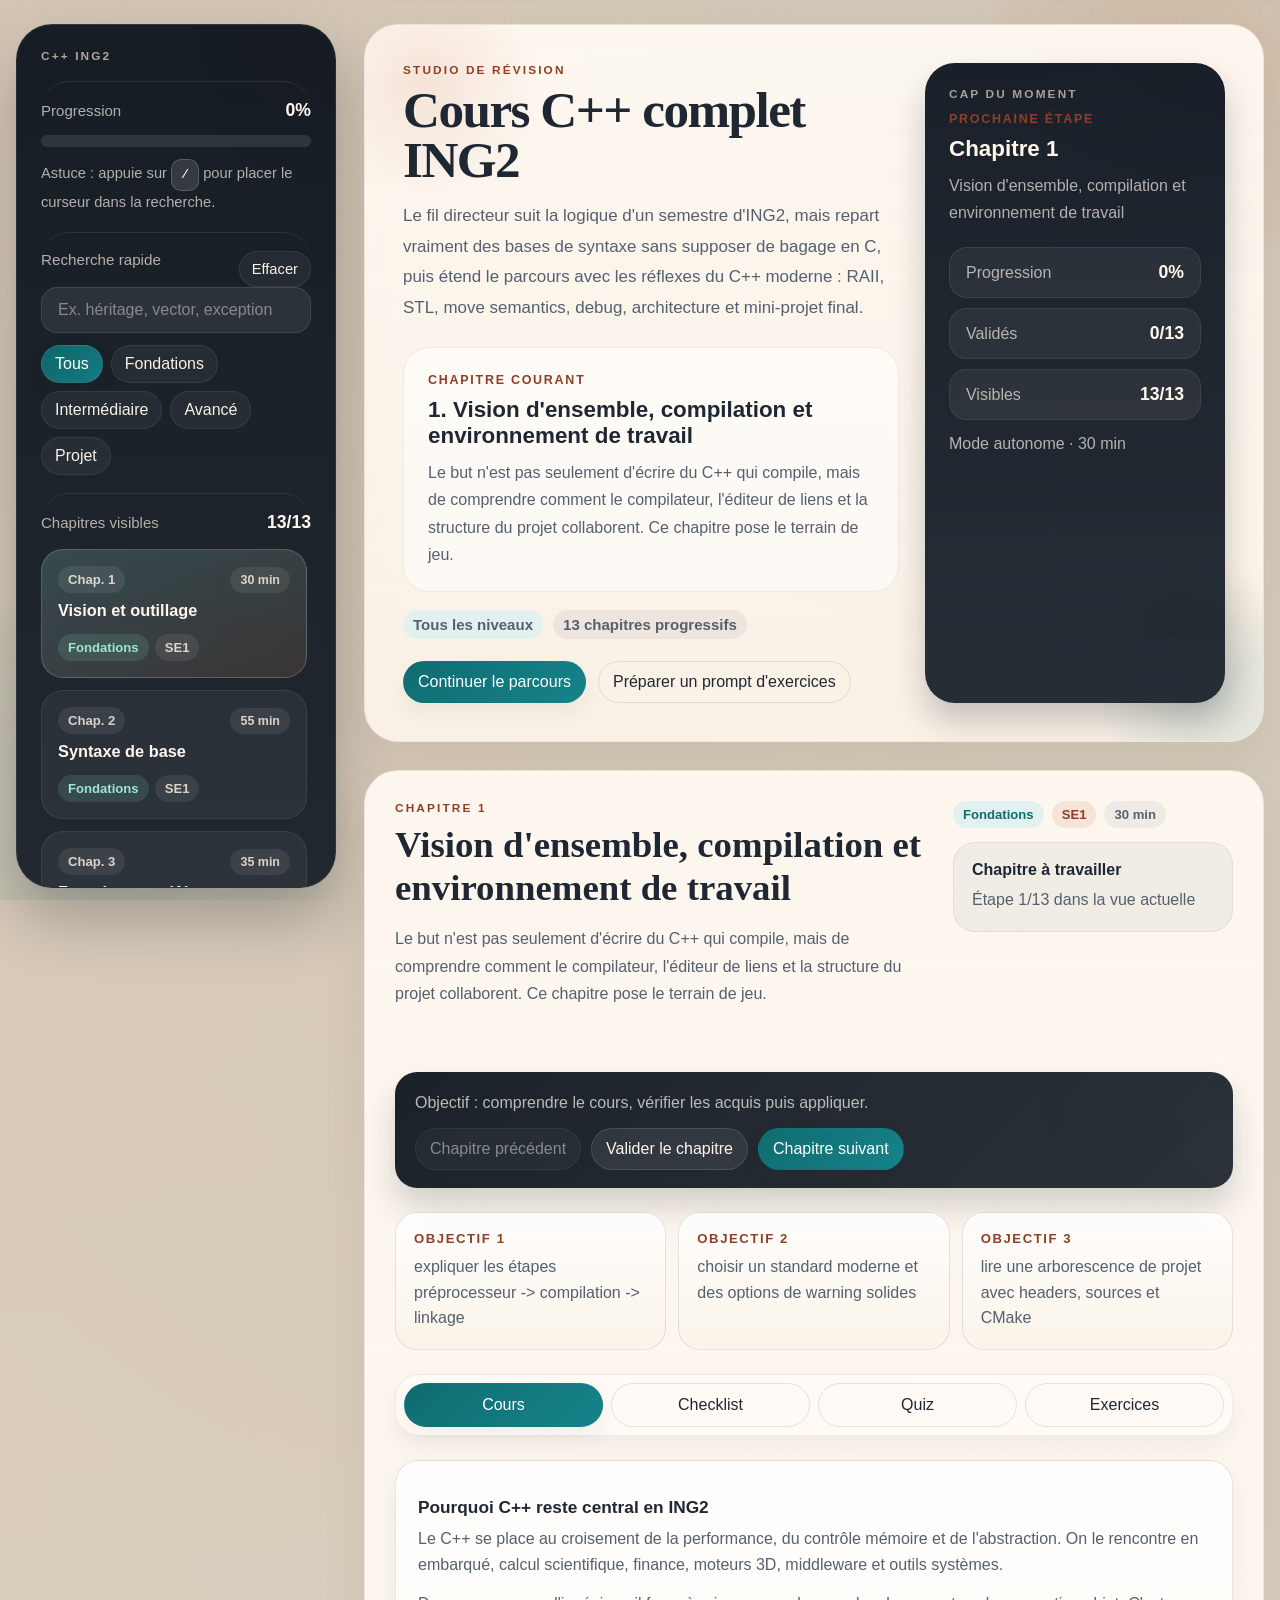
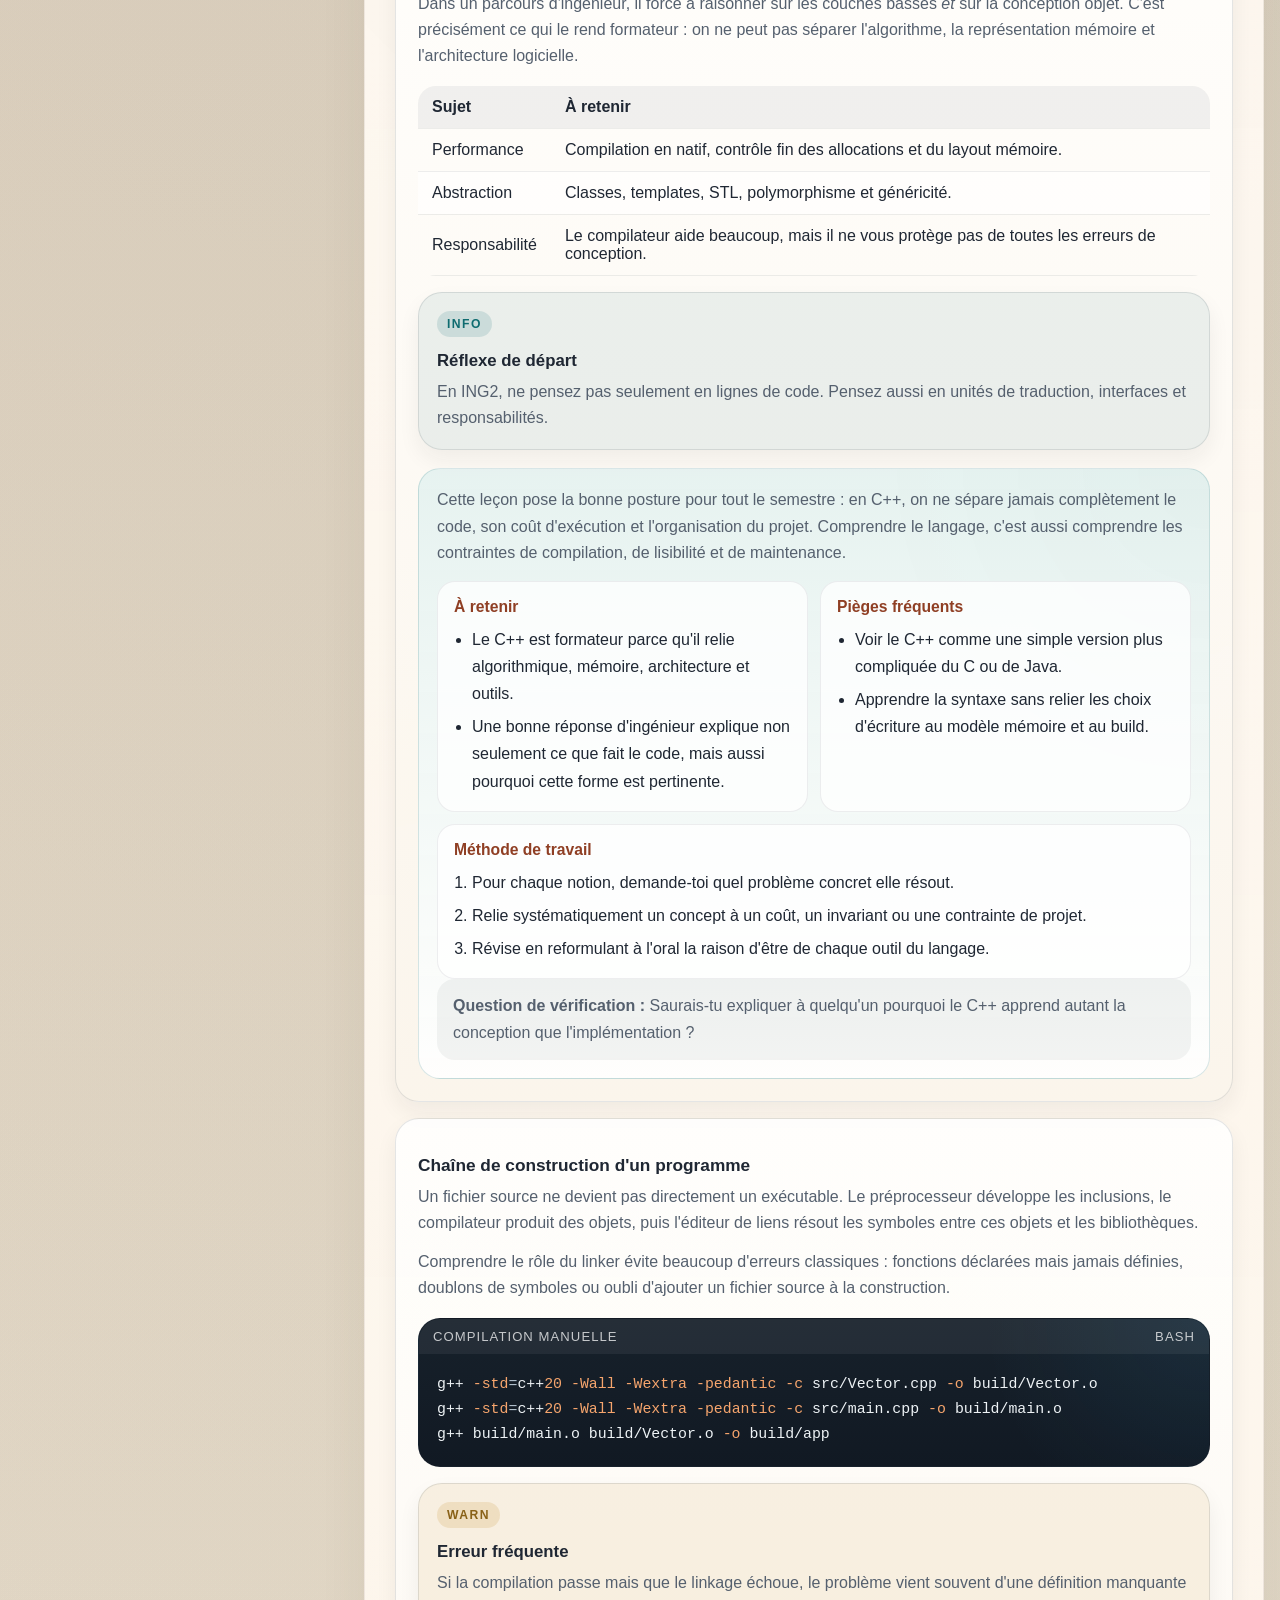
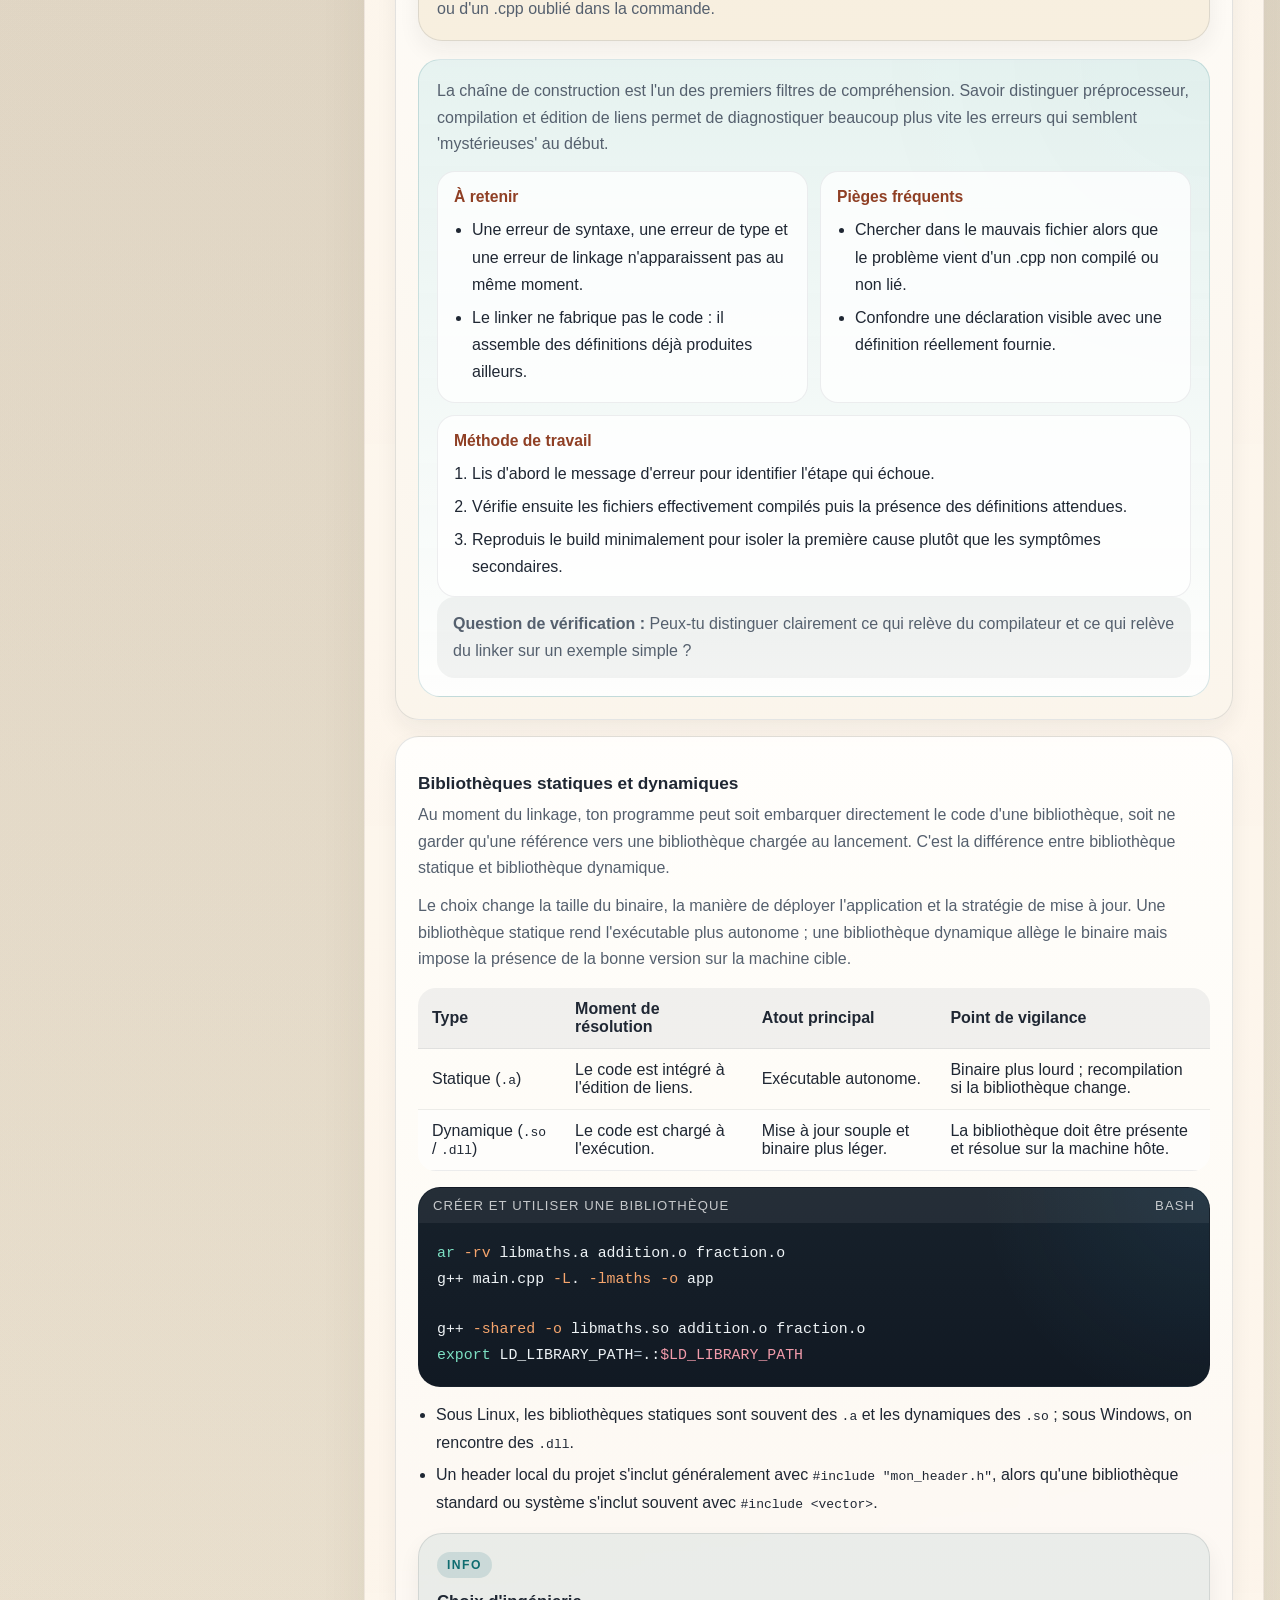
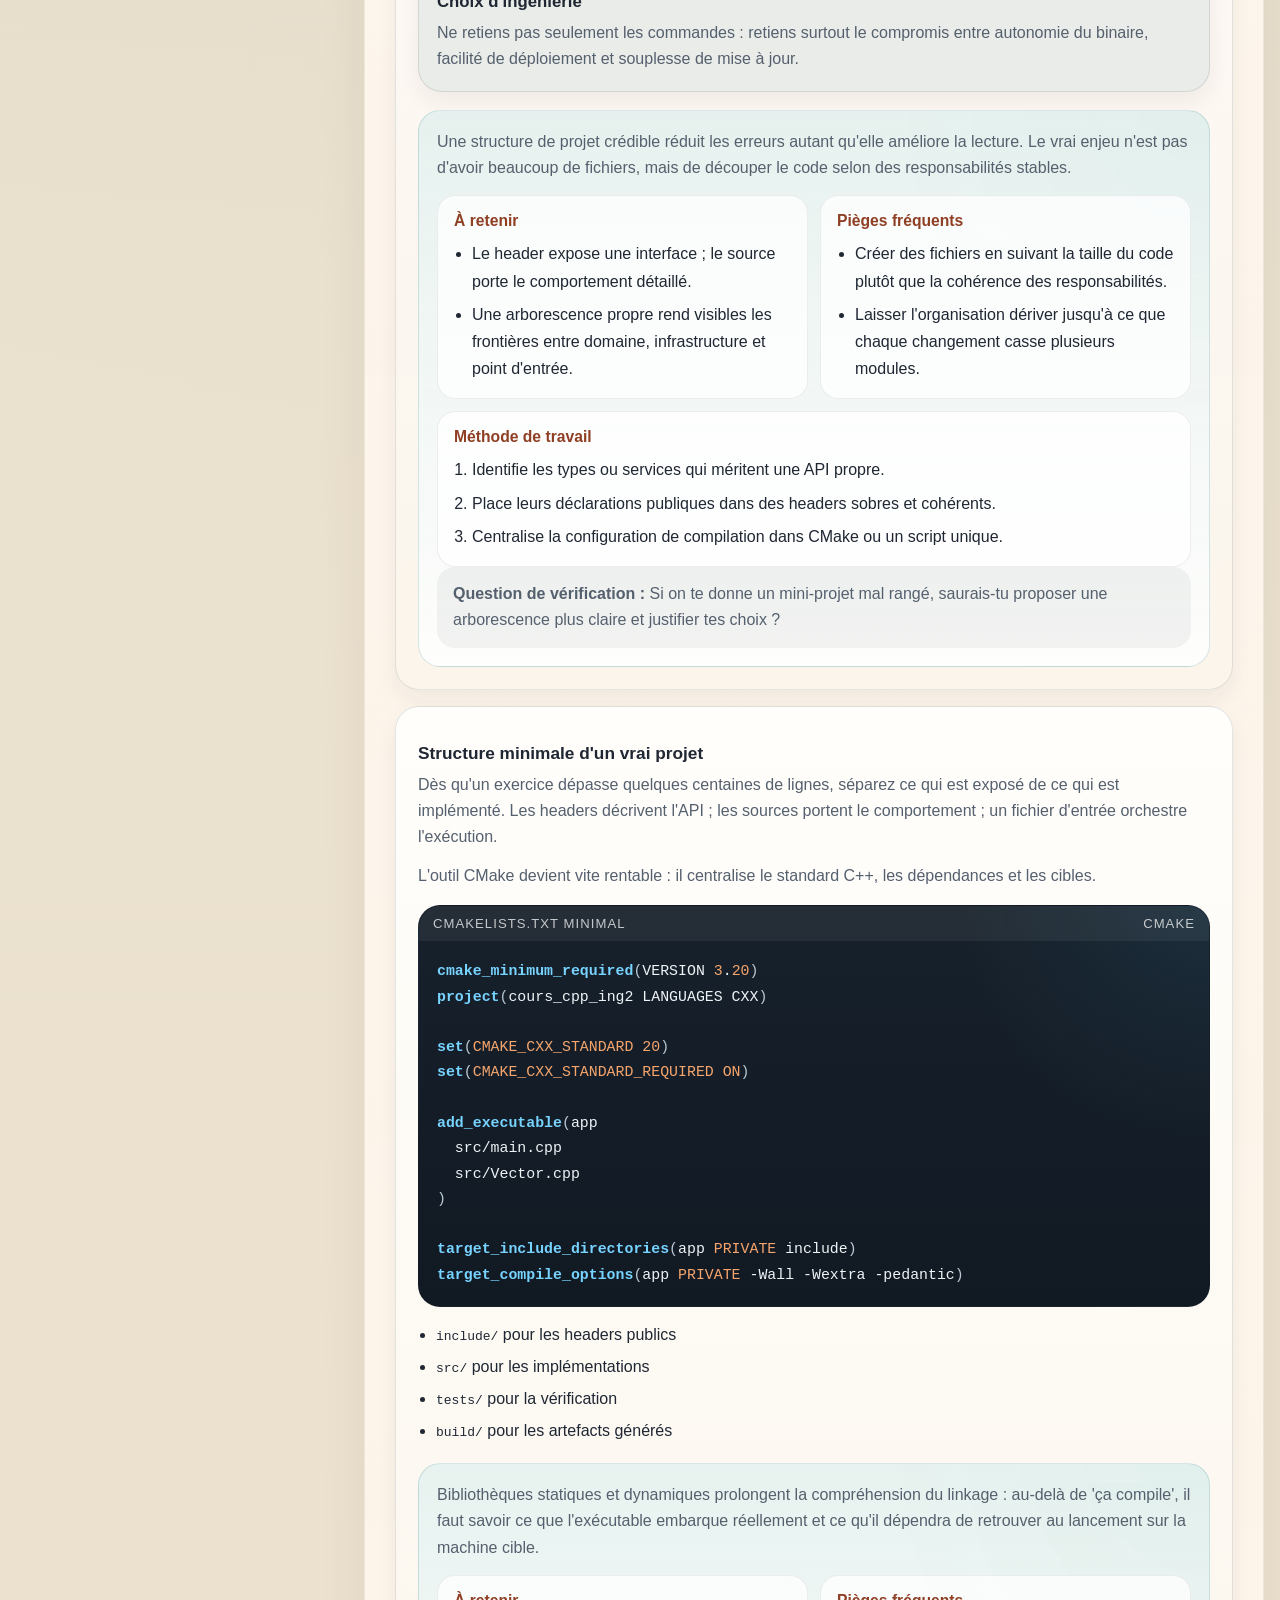
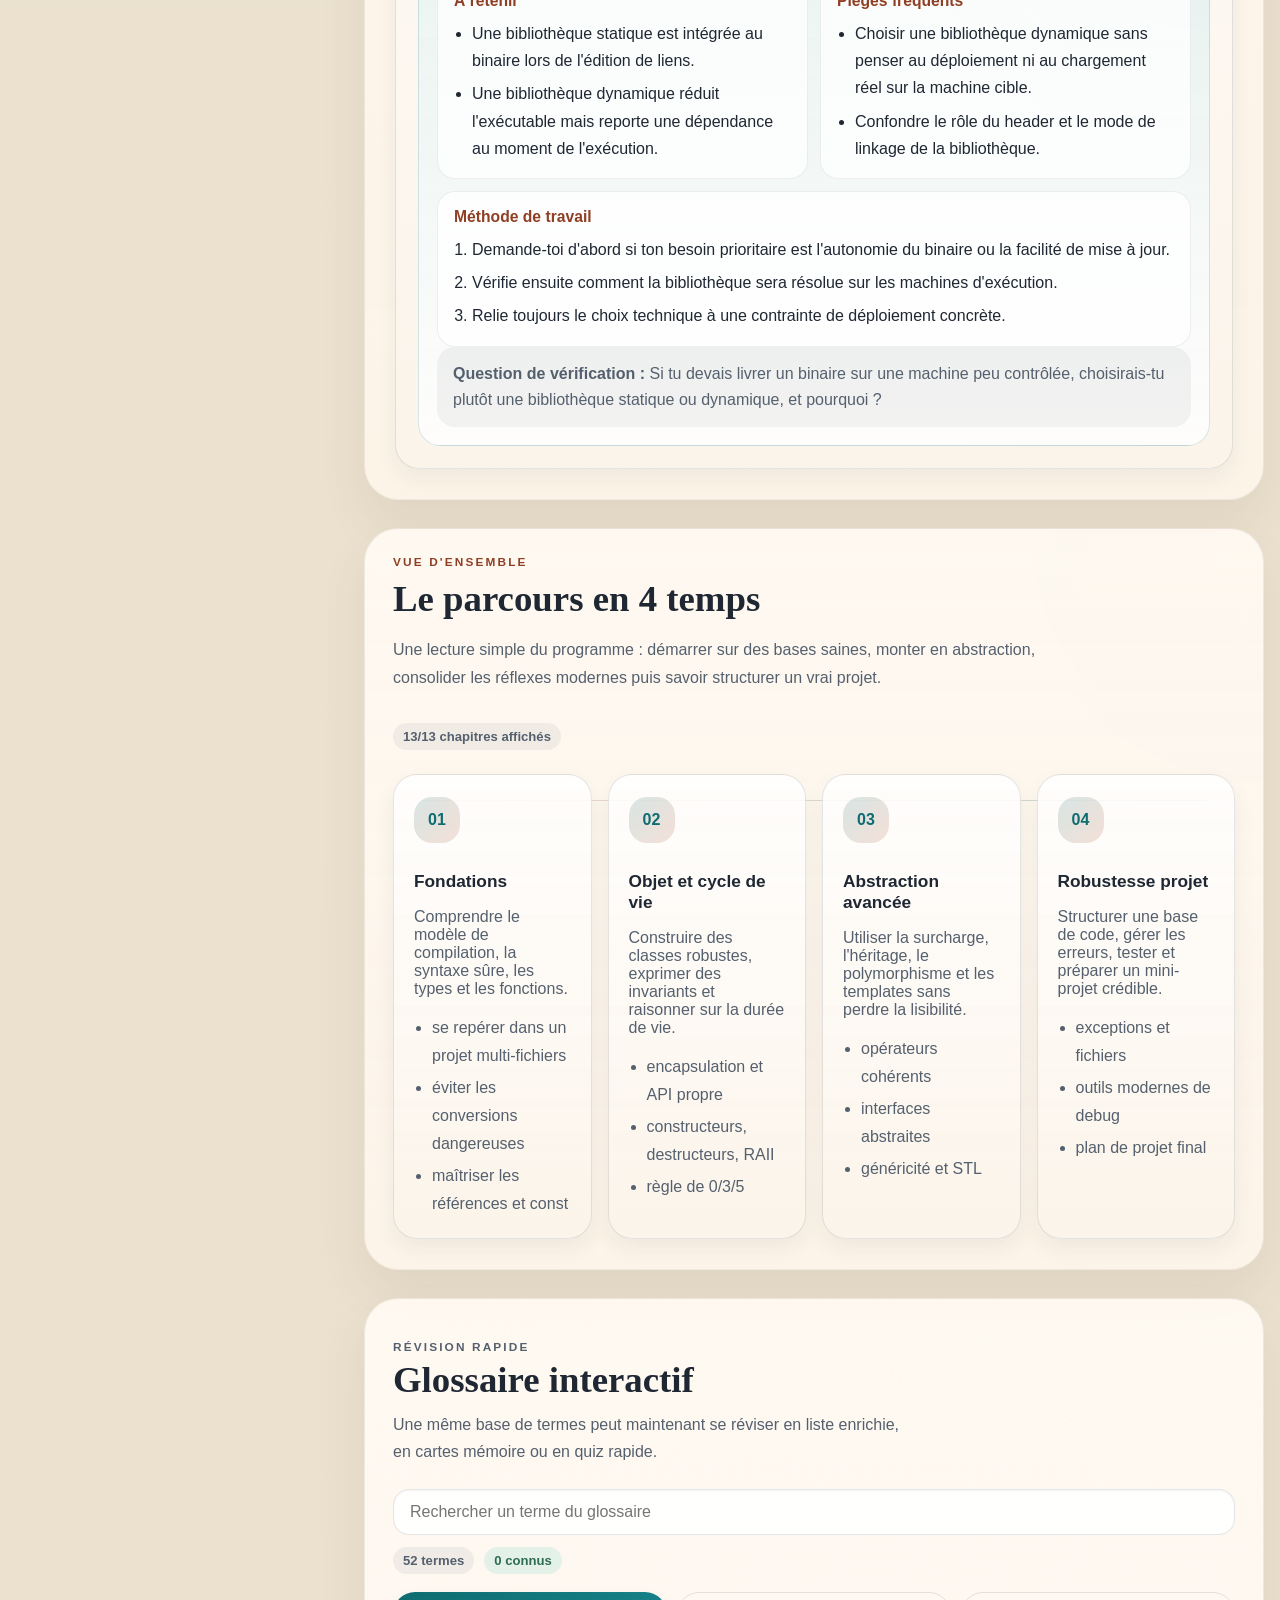
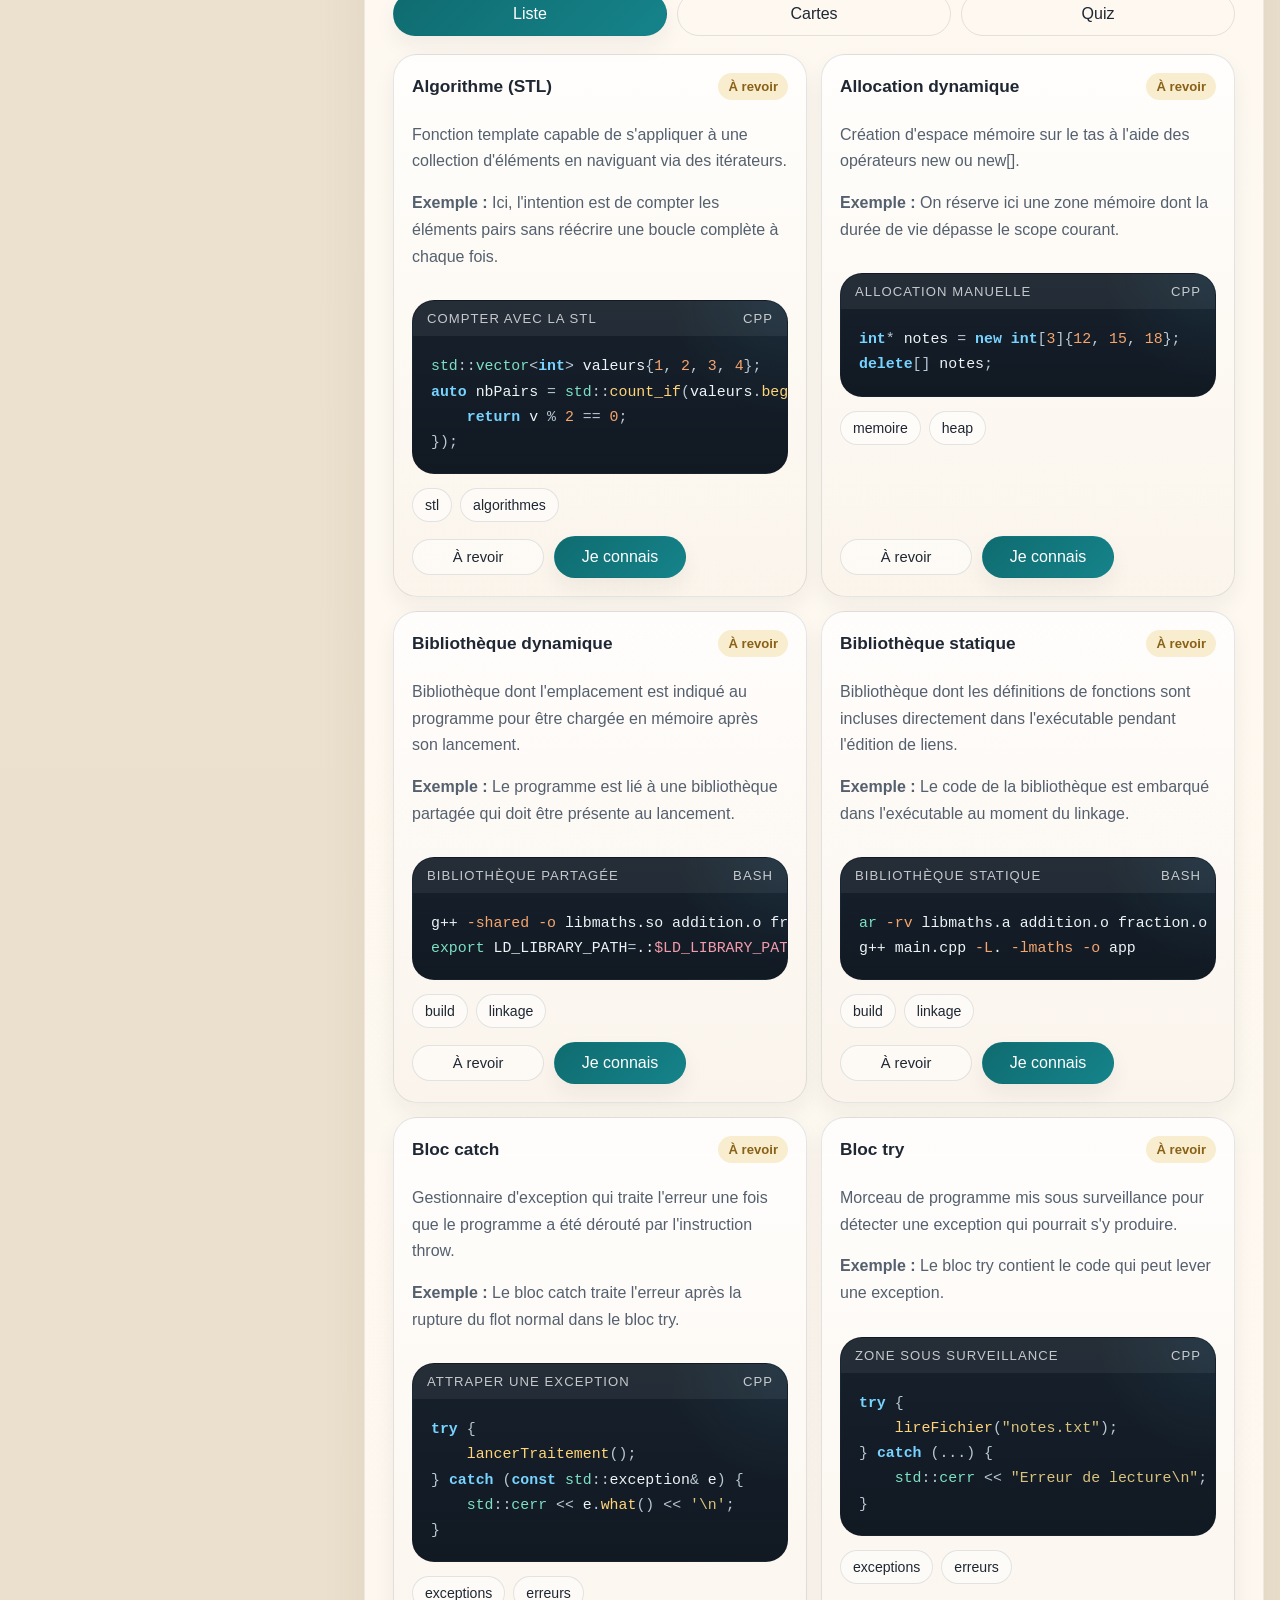
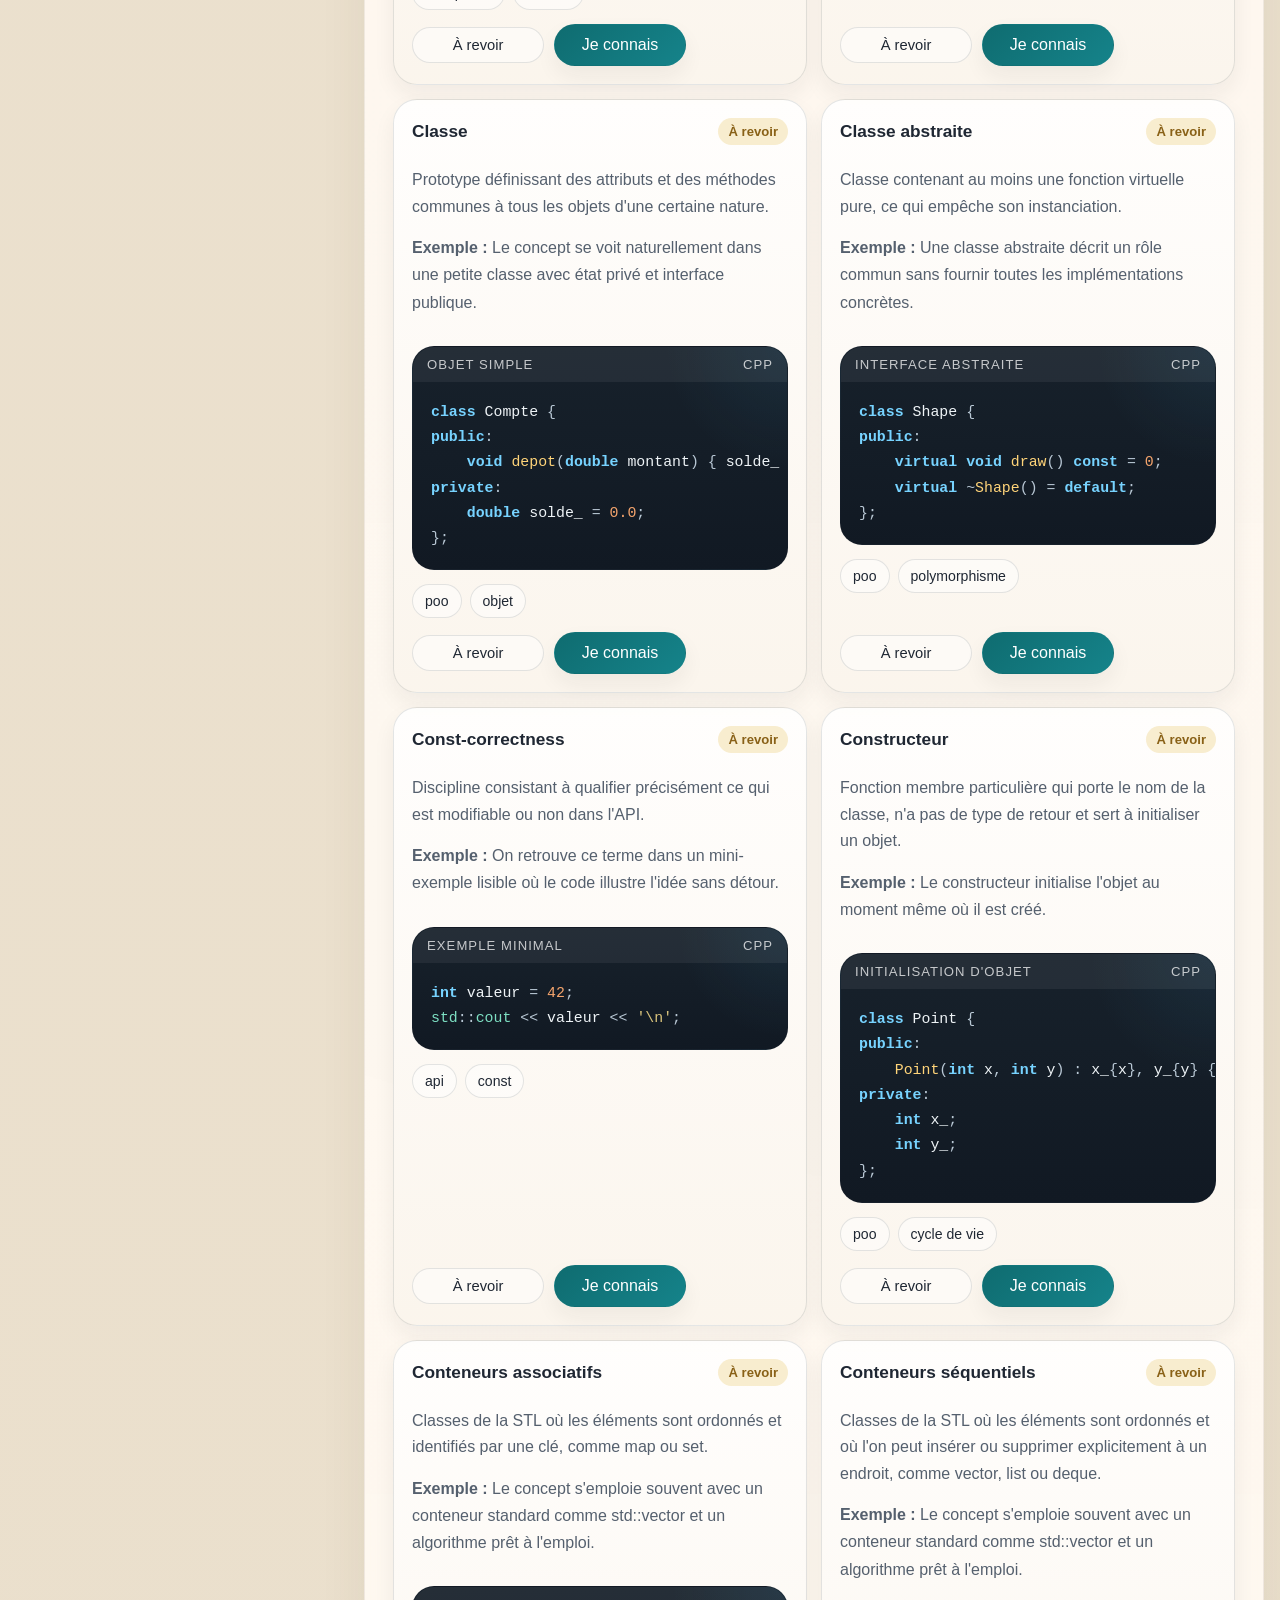
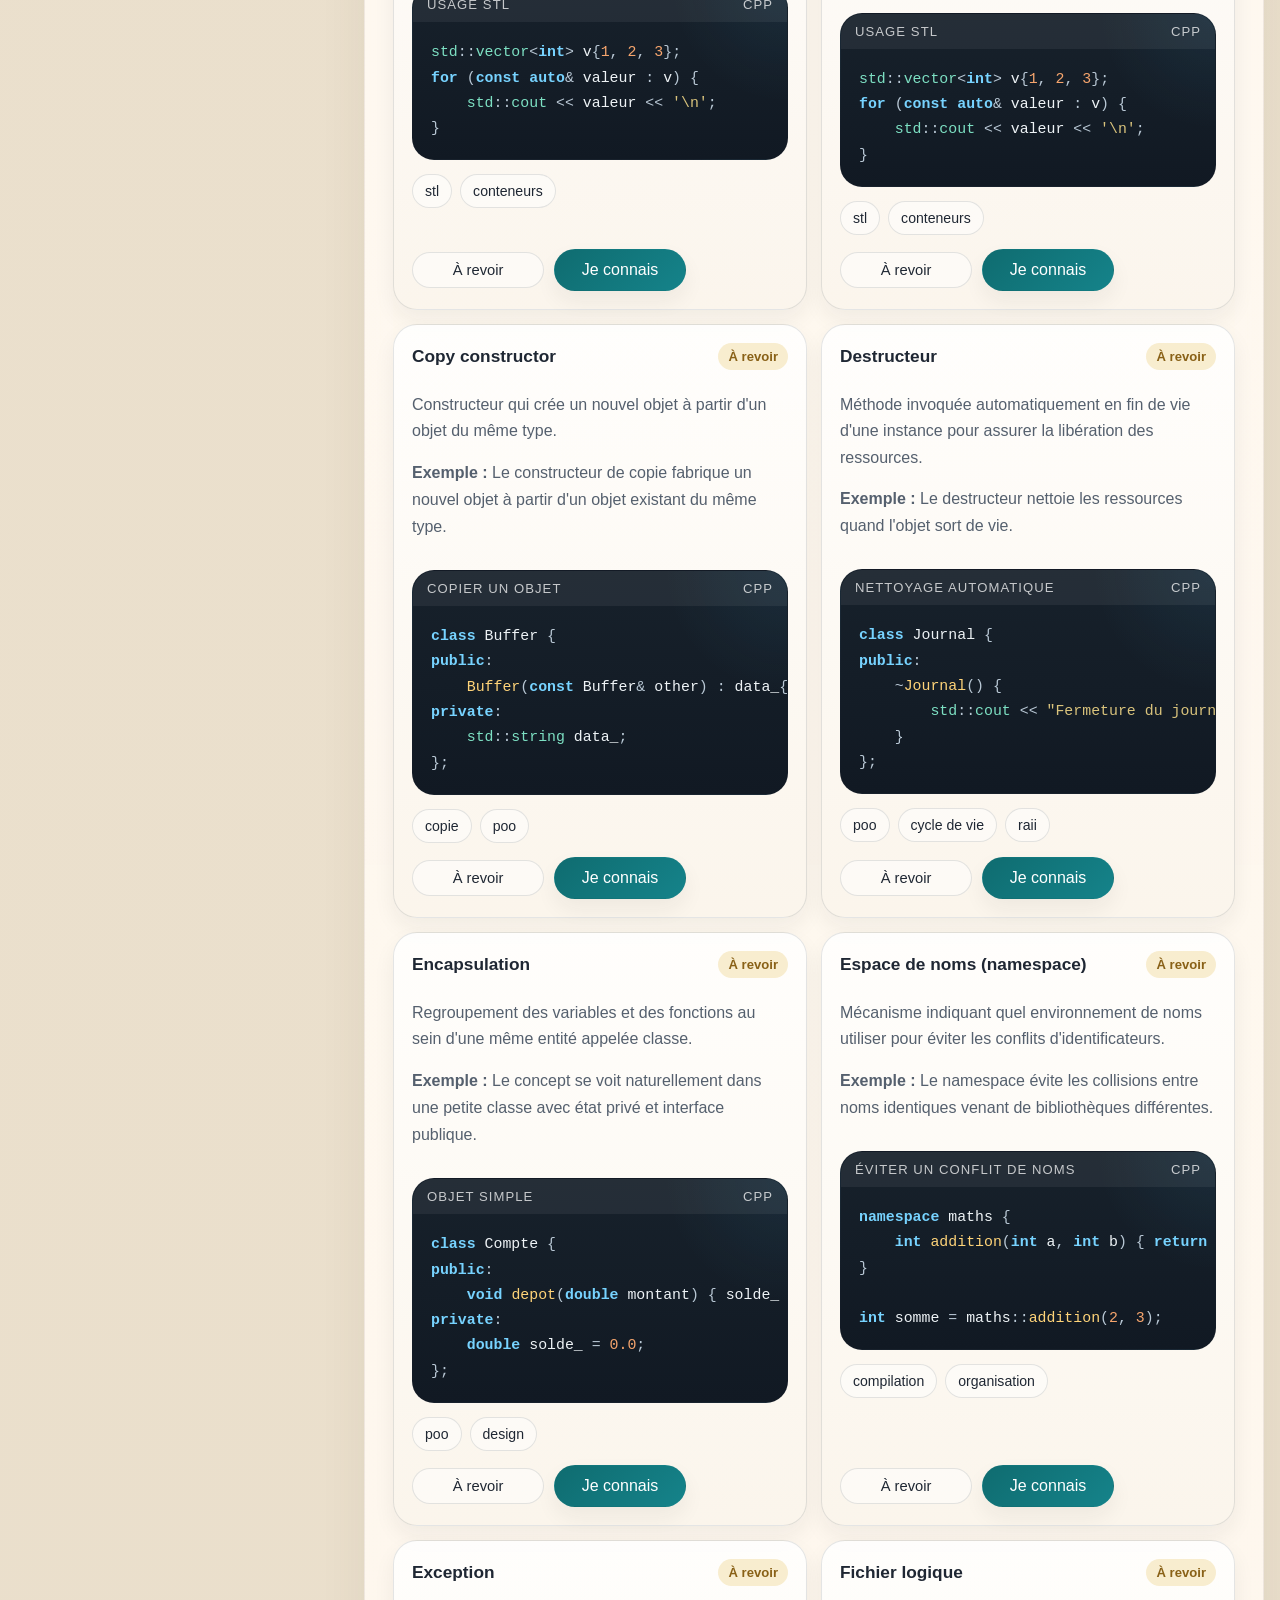
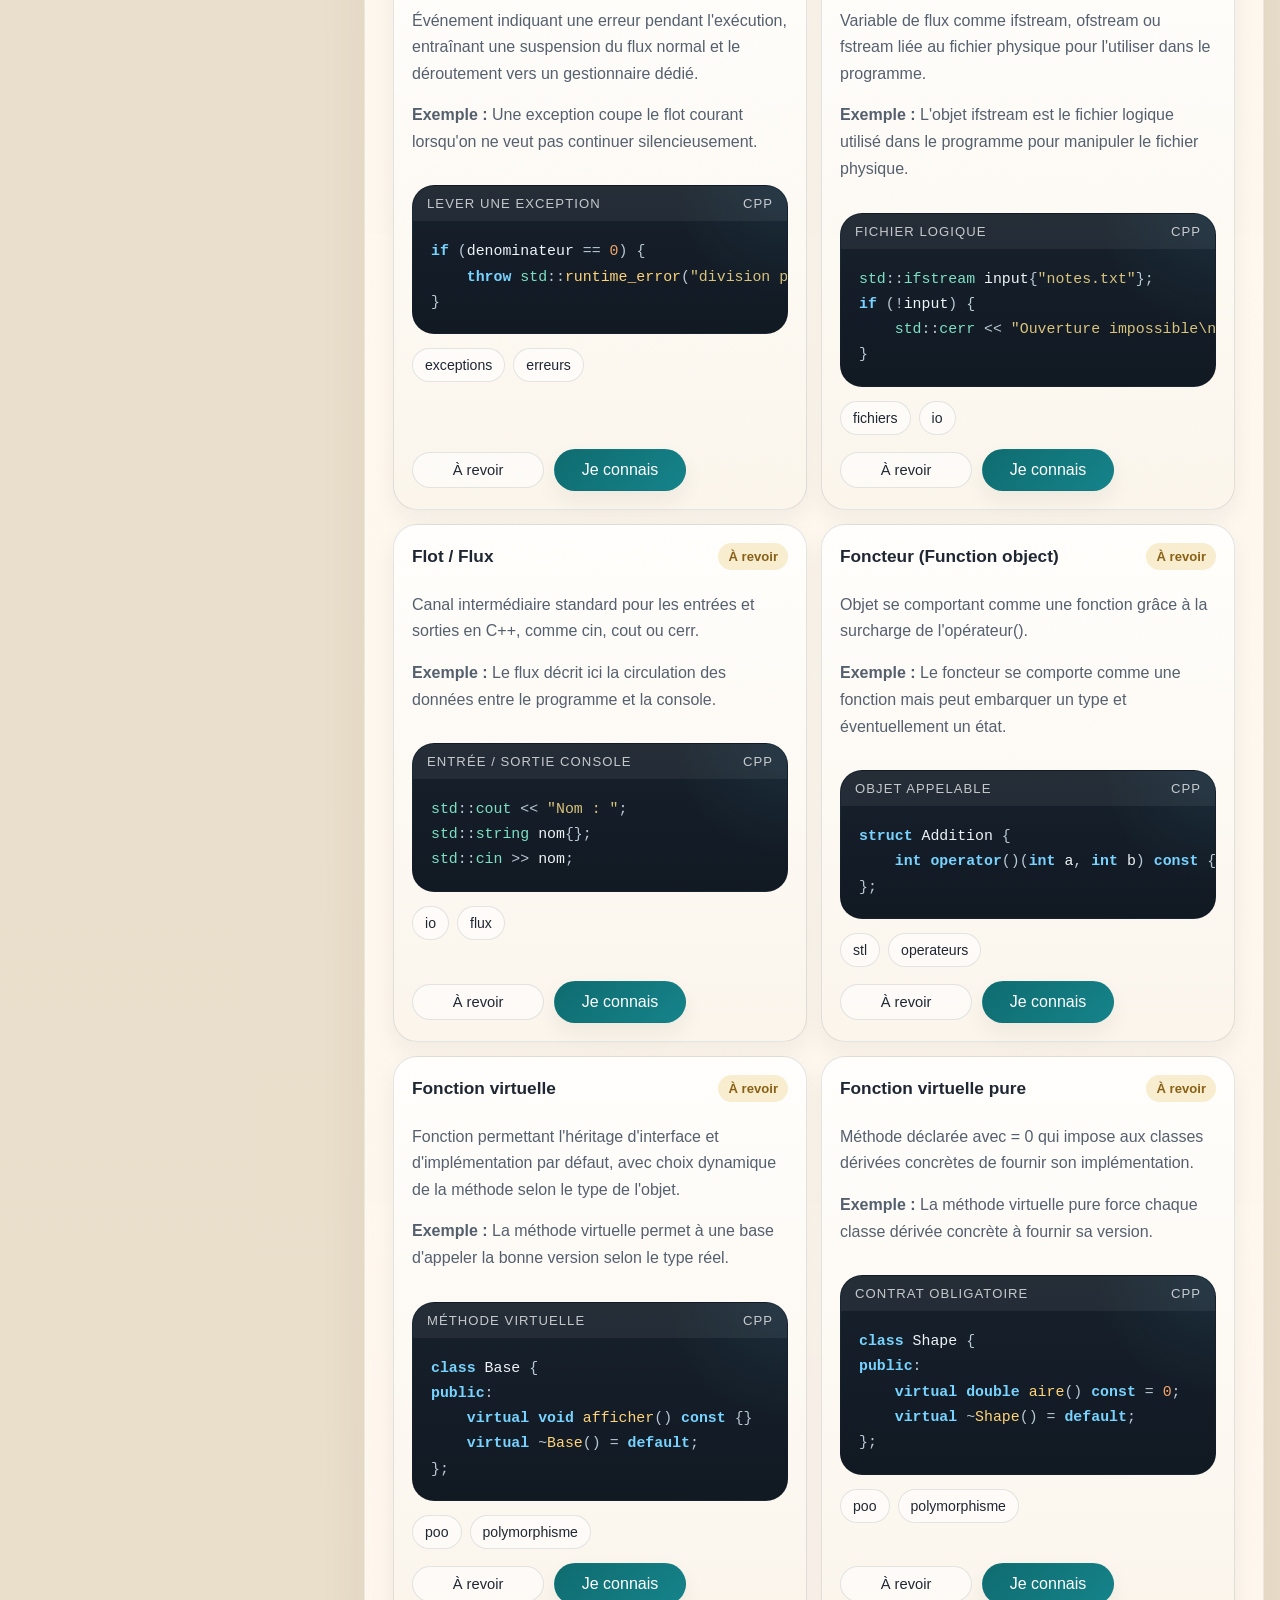
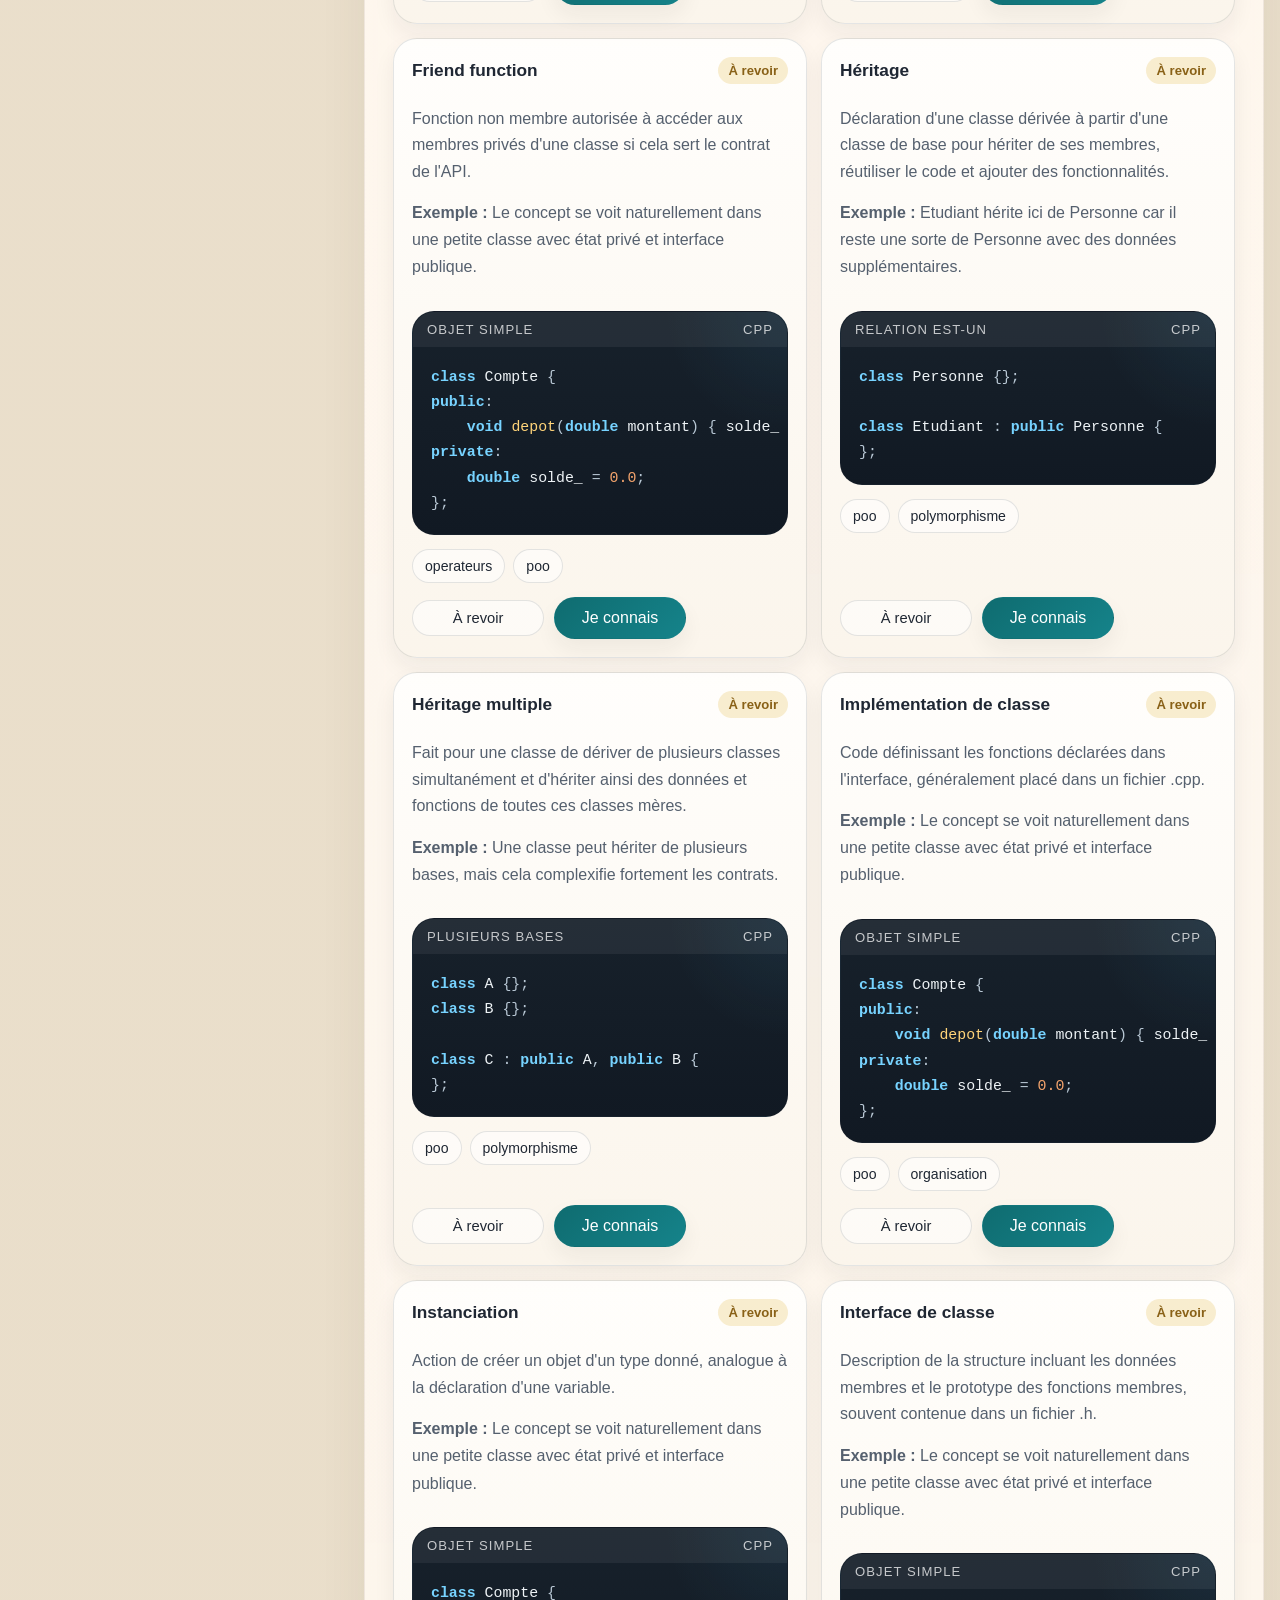
==== index.html @ a5780819 "feat: initialize C++ course web application with interactive glossary and progress tracking" ====
<!DOCTYPE html>
<html lang="fr">
<head>
  <meta charset="utf-8">
  <meta name="viewport" content="width=device-width, initial-scale=1">
  <title>Cours C++ complet ING2</title>
  <meta
    name="description"
    content="Support interactif et autonome de C++ pour ING2 : navigation claire, progression, quiz, glossaire et parcours de révision."
  >
  <link rel="icon" type="image/svg+xml" href="assets/favicon.svg">
  <link rel="stylesheet" href="styles/main.css">
  <script defer src="scripts/lib/strings.js"></script>
  <script defer src="scripts/lib/highlight.js"></script>
  <script defer src="scripts/state/storage.js"></script>
  <script defer src="scripts/data/glossary-study.js"></script>
  <script defer src="scripts/ui/course-view.js"></script>
  <script defer src="scripts/ui/glossary-view.js"></script>
  <script defer src="scripts/course-data.js"></script>
  <script defer src="scripts/app.js"></script>
</head>
<body>
  <a class="skip-link" href="#chapterPanel">Aller au chapitre en cours</a>

  <div class="backdrop" aria-hidden="true">
    <div class="backdrop__orb backdrop__orb--a"></div>
    <div class="backdrop__orb backdrop__orb--b"></div>
    <div class="backdrop__grid"></div>
  </div>

  <div class="app-shell" id="appRoot">
    <aside class="sidebar">
      <div class="sidebar-shell">
        <section class="brand-block brand-block--compact" aria-label="Identité du cours">
          <p class="eyebrow">C++ ING2</p>
        </section>

        <section class="sidebar-card">
          <div class="sidebar-card__row">
            <span>Progression</span>
            <strong id="progressLabel" aria-live="polite">0%</strong>
          </div>
          <div
            class="progress-track"
            role="progressbar"
            aria-valuemin="0"
            aria-valuemax="100"
            aria-valuenow="0"
            aria-labelledby="progressLabel"
          >
            <span class="progress-track__fill" id="progressFill"></span>
          </div>
          <p class="sidebar-note">Astuce : appuie sur <kbd>/</kbd> pour placer le curseur dans la recherche.</p>
        </section>

        <section class="sidebar-card">
          <div class="sidebar-card__head">
            <label class="field-label" for="searchInput">Recherche rapide</label>
            <button class="ghost-button ghost-button--compact" id="resetFiltersButton" type="button">Effacer</button>
          </div>
          <input
            id="searchInput"
            class="search-input"
            type="search"
            placeholder="Ex. héritage, vector, exception"
            autocomplete="off"
          >
          <div class="filter-row" id="levelFilters" aria-label="Filtres de niveau"></div>
        </section>

        <section class="sidebar-card sidebar-card--nav">
          <div class="sidebar-card__row">
            <span>Chapitres visibles</span>
            <strong id="visibleCount" aria-live="polite">0</strong>
          </div>
          <nav class="chapter-nav" id="chapterNav" aria-label="Chapitres"></nav>
        </section>
      </div>
    </aside>

    <main class="workspace">
      <section class="assistant-panel is-hidden" id="assistantPanel" hidden aria-live="polite"></section>
      <header class="hero" id="hero"></header>
      <section class="chapter-panel" id="chapterPanel"></section>
      <section class="overview-panel" id="overview"></section>
      <section class="glossary-panel" id="glossaryPanel"></section>
    </main>
  </div>

  <footer class="site-footer">
    <p>Support autonome en HTML, CSS et JavaScript. Aucun build n'est requis.</p>
    <a href="#appRoot">Revenir au début</a>
  </footer>

  <noscript>
    <div class="noscript">
      Active JavaScript pour afficher la navigation, les quiz et les fiches dynamiques du cours.
    </div>
  </noscript>
</body>
</html>
---- styles/main.css ----
:root {
  --bg: #f6f0e5;
  --bg-soft: rgba(255, 251, 245, 0.78);
  --panel: rgba(255, 252, 247, 0.88);
  --panel-strong: #fffaf2;
  --panel-muted: #f0e6d7;
  --ink: #1f2733;
  --ink-soft: #55606e;
  --ink-muted: #7a8491;
  --accent: #c96d4a;
  --accent-dark: #8f3f24;
  --teal: #0f6c70;
  --teal-soft: #e2f1ef;
  --gold: #c78f2d;
  --gold-soft: #f8edcf;
  --danger: #9d4133;
  --danger-soft: #f8e0da;
  --success: #2e6d54;
  --success-soft: #e4f1e8;
  --border: rgba(39, 48, 61, 0.12);
  --border-strong: rgba(39, 48, 61, 0.2);
  --shadow: 0 18px 40px rgba(34, 34, 34, 0.08);
  --shadow-soft: 0 10px 22px rgba(34, 34, 34, 0.06);
  --radius-xl: 28px;
  --radius-lg: 20px;
  --radius-md: 14px;
  --radius-sm: 10px;
  --font-display: "Avenir Next", "Segoe UI", sans-serif;
  --font-body: "Avenir Next", "Helvetica Neue", sans-serif;
  --font-accent: "Iowan Old Style", "Palatino Linotype", serif;
  --font-mono: "SFMono-Regular", "Menlo", "Monaco", monospace;
}

* {
  box-sizing: border-box;
}

html {
  scroll-behavior: smooth;
}

body {
  margin: 0;
  font-family: var(--font-body);
  color: var(--ink);
  background:
    radial-gradient(circle at top left, rgba(233, 179, 114, 0.2), transparent 22%),
    radial-gradient(circle at right 10% top 20%, rgba(15, 108, 112, 0.16), transparent 24%),
    radial-gradient(circle at center 20%, rgba(255, 255, 255, 0.55), transparent 30%),
    linear-gradient(180deg, #f7f0e6 0%, #f3eadc 36%, #efe3d0 100%);
  min-height: 100vh;
}

button,
input,
textarea {
  font: inherit;
}

a {
  color: inherit;
  text-decoration: none;
}

:focus-visible {
  outline: 3px solid rgba(15, 108, 112, 0.28);
  outline-offset: 3px;
}

button:disabled {
  cursor: not-allowed;
  opacity: 0.48;
  transform: none;
}

kbd {
  display: inline-flex;
  align-items: center;
  justify-content: center;
  min-width: 28px;
  padding: 4px 8px;
  border-radius: 10px;
  border: 1px solid rgba(255, 255, 255, 0.18);
  background: rgba(255, 255, 255, 0.12);
  color: #fff9f2;
  font-family: var(--font-mono);
  font-size: 0.85rem;
}

.skip-link {
  position: absolute;
  left: 16px;
  top: -100px;
  z-index: 20;
  padding: 10px 14px;
  border-radius: 999px;
  background: #fff8ef;
  border: 1px solid var(--border-strong);
  box-shadow: var(--shadow-soft);
}

.skip-link:focus {
  top: 16px;
}

.backdrop {
  position: fixed;
  inset: 0;
  pointer-events: none;
  overflow: hidden;
}

.backdrop__orb {
  position: absolute;
  border-radius: 999px;
  filter: blur(8px);
  opacity: 0.7;
}

.backdrop__orb--a {
  width: 380px;
  height: 380px;
  top: -120px;
  right: -90px;
  background: radial-gradient(circle, rgba(201, 109, 74, 0.22), rgba(201, 109, 74, 0));
}

.backdrop__orb--b {
  width: 460px;
  height: 460px;
  bottom: -150px;
  left: -120px;
  background: radial-gradient(circle, rgba(15, 108, 112, 0.18), rgba(15, 108, 112, 0));
}

.backdrop__grid {
  position: absolute;
  inset: 0;
  background-image:
    linear-gradient(rgba(31, 39, 51, 0.03) 1px, transparent 1px),
    linear-gradient(90deg, rgba(31, 39, 51, 0.03) 1px, transparent 1px);
  background-size: 42px 42px;
  mask-image: linear-gradient(180deg, rgba(0, 0, 0, 0.35), transparent 78%);
}

.app-shell {
  position: relative;
  z-index: 1;
  display: grid;
  grid-template-columns: 320px minmax(0, 1fr);
  gap: 24px;
  width: min(1500px, calc(100% - 32px));
  margin: 18px auto 40px;
  align-items: start;
}

.sidebar {
  position: sticky;
  top: 18px;
  max-height: calc(100vh - 36px);
  align-self: start;
  display: flex;
  flex-direction: column;
  gap: 16px;
}

.brand-block,
.sidebar-card,
.hero,
.overview-panel,
.chapter-panel,
.glossary-panel,
.noscript {
  background: linear-gradient(180deg, rgba(255, 252, 247, 0.92), rgba(255, 248, 240, 0.84));
  border: 1px solid var(--border);
  box-shadow: var(--shadow);
  backdrop-filter: blur(12px);
}

.brand-block,
.sidebar-card {
  border-radius: var(--radius-xl);
  padding: 20px;
}

.brand-block {
  background:
    linear-gradient(180deg, rgba(255, 255, 255, 0.95), rgba(248, 241, 229, 0.9)),
    radial-gradient(circle at top right, rgba(15, 108, 112, 0.08), transparent 38%);
}

.eyebrow {
  margin: 0 0 8px;
  font-size: 0.74rem;
  letter-spacing: 0.18em;
  text-transform: uppercase;
  color: var(--accent-dark);
  font-weight: 700;
}

.brand-block h1,
.brand-block h2 {
  margin: 0;
  font-family: var(--font-accent);
  font-size: clamp(1.8rem, 4vw, 2.35rem);
  line-height: 1.02;
}

.brand-copy {
  margin: 14px 0 0;
  color: var(--ink-soft);
  line-height: 1.6;
}

.sidebar-card__row,
.sidebar-card__head,
.hero__meta,
.chapter-head__meta,
.glossary-topbar,
.course-tabbar {
  display: flex;
  align-items: center;
  justify-content: space-between;
  gap: 12px;
}

.sidebar-card__row span,
.hero__meta span,
.chapter-head__meta span {
  color: var(--ink-soft);
  font-size: 0.94rem;
}

.sidebar-card__head {
  align-items: flex-start;
}

.progress-track {
  height: 12px;
  border-radius: 999px;
  background: rgba(31, 39, 51, 0.08);
  overflow: hidden;
  margin: 14px 0 12px;
}

.progress-track__fill {
  display: block;
  height: 100%;
  width: 0;
  border-radius: inherit;
  background: linear-gradient(90deg, var(--teal), var(--accent));
  transition: width 0.25s ease;
}

.ghost-button,
.filter-chip,
.chapter-nav__item,
.tab-button,
.quiz-option,
.action-button,
.exercise-chip,
.glossary-tag {
  border: 1px solid var(--border);
  background: rgba(255, 255, 255, 0.52);
  color: var(--ink);
  transition:
    transform 0.18s ease,
    border-color 0.18s ease,
    background 0.18s ease,
    color 0.18s ease,
    box-shadow 0.18s ease;
}

.ghost-button,
.action-button,
.tab-button,
.filter-chip,
.exercise-chip {
  border-radius: 999px;
  cursor: pointer;
}

.ghost-button,
.action-button,
.tab-button {
  padding: 11px 14px;
}

.ghost-button--compact {
  padding: 9px 12px;
  font-size: 0.92rem;
}

.ghost-button:hover,
.filter-chip:hover,
.chapter-nav__item:hover,
.tab-button:hover,
.quiz-option:hover,
.action-button:hover,
.exercise-chip:hover,
.glossary-tag:hover {
  transform: translateY(-1px);
  border-color: var(--border-strong);
  background: rgba(255, 255, 255, 0.9);
}

.field-label {
  display: block;
  margin-bottom: 8px;
  color: var(--ink-soft);
  font-size: 0.95rem;
}

.helper-text {
  margin: 10px 0 0;
  color: var(--ink-muted);
  font-size: 0.9rem;
  line-height: 1.55;
}

.search-input,
.glossary-search {
  width: 100%;
  padding: 13px 16px;
  border-radius: 16px;
  border: 1px solid var(--border);
  background: rgba(255, 255, 255, 0.92);
  color: var(--ink);
  outline: none;
  box-shadow: inset 0 1px 2px rgba(31, 39, 51, 0.05);
}

.search-input:focus,
.glossary-search:focus {
  border-color: rgba(15, 108, 112, 0.55);
  box-shadow: 0 0 0 3px rgba(15, 108, 112, 0.12);
}

.filter-row {
  display: flex;
  flex-wrap: wrap;
  gap: 8px;
  margin-top: 12px;
}

.filter-chip {
  padding: 9px 13px;
}

.filter-chip.is-active,
.tab-button.is-active,
.action-button--primary,
.exercise-chip--primary {
  background: linear-gradient(135deg, var(--teal), #15838a);
  border-color: transparent;
  color: #fff;
  box-shadow: var(--shadow-soft);
}

.chapter-nav {
  display: grid;
  gap: 10px;
  margin-top: 14px;
  max-height: min(58vh, 900px);
  overflow-y: auto;
  padding-right: 4px;
}

.chapter-nav::-webkit-scrollbar {
  width: 8px;
}

.chapter-nav::-webkit-scrollbar-thumb {
  border-radius: 999px;
  background: rgba(31, 39, 51, 0.12);
}

.chapter-nav__item {
  width: 100%;
  text-align: left;
  border-radius: 18px;
  padding: 14px 15px;
  cursor: pointer;
  box-shadow: 0 6px 18px rgba(34, 34, 34, 0.03);
}

.chapter-nav__item.is-active {
  background: linear-gradient(135deg, rgba(15, 108, 112, 0.14), rgba(201, 109, 74, 0.12));
  border-color: rgba(15, 108, 112, 0.28);
}

.chapter-nav__item.is-complete {
  border-color: rgba(46, 109, 84, 0.28);
}

.chapter-nav__topline,
.chapter-card__topline {
  display: flex;
  align-items: center;
  justify-content: space-between;
  gap: 10px;
  margin-bottom: 8px;
}

.chapter-nav__title,
.chapter-card__title {
  margin: 0;
  font-weight: 700;
  font-size: 1rem;
}

.chapter-nav__summary,
.chapter-card__summary,
.lesson-section p,
.exercise-card__prompt,
.glossary-card__text,
.empty-state p {
  margin: 0;
  line-height: 1.65;
  color: var(--ink-soft);
}

.chapter-nav__summary {
  font-size: 0.93rem;
}

.chapter-nav__footer {
  display: flex;
  flex-wrap: wrap;
  gap: 8px;
  margin-top: 12px;
}

.workspace {
  display: flex;
  flex-direction: column;
  gap: 24px;
}

.hero,
.overview-panel,
.chapter-panel,
.glossary-panel,
.noscript {
  border-radius: 34px;
  padding: 28px;
}

.hero {
  position: relative;
  overflow: hidden;
}

.hero::after {
  content: "";
  position: absolute;
  inset: auto 0 0 auto;
  width: 220px;
  height: 220px;
  background:
    radial-gradient(circle, rgba(201, 109, 74, 0.22), transparent 65%),
    radial-gradient(circle at 60% 40%, rgba(15, 108, 112, 0.18), transparent 40%);
  transform: translate(35%, 35%);
}

.hero__layout {
  position: relative;
  z-index: 1;
  display: grid;
  grid-template-columns: minmax(0, 1.3fr) minmax(280px, 0.9fr);
  gap: 24px;
}

.hero__copy {
  display: flex;
  flex-direction: column;
}

.hero__title {
  margin: 0;
  font-family: var(--font-accent);
  font-size: clamp(2.4rem, 4vw, 3.35rem);
  line-height: 0.98;
}

.hero__lead {
  max-width: 62ch;
  margin: 16px 0 0;
  color: var(--ink-soft);
  line-height: 1.75;
  font-size: 1.03rem;
}

.hero__meta {
  margin-top: 18px;
  flex-wrap: wrap;
  justify-content: flex-start;
}

.hero-badges,
.chapter-head__badges,
.glossary-card__tags,
.exercise-card__chips,
.chapter-card__chips {
  display: flex;
  flex-wrap: wrap;
  gap: 8px;
}

.pill,
.glossary-tag {
  display: inline-flex;
  align-items: center;
  gap: 6px;
  border-radius: 999px;
  padding: 8px 12px;
  font-size: 0.88rem;
}

.pill--accent {
  background: rgba(201, 109, 74, 0.12);
  color: var(--accent-dark);
}

.pill--teal {
  background: rgba(15, 108, 112, 0.12);
  color: var(--teal);
}

.pill--gold {
  background: rgba(199, 143, 45, 0.16);
  color: #896117;
}

.hero-stats {
  display: grid;
  grid-template-columns: repeat(2, minmax(0, 1fr));
  gap: 12px;
}

.hero__aside {
  display: grid;
  gap: 14px;
}

.stat-card {
  padding: 18px;
  border-radius: 22px;
  background: rgba(255, 255, 255, 0.72);
  border: 1px solid var(--border);
  box-shadow: var(--shadow-soft);
}

.stat-card strong {
  display: block;
  font-size: 2rem;
  color: var(--ink);
}

.stat-card span {
  color: var(--ink-soft);
  line-height: 1.55;
}

.hero-actions {
  display: flex;
  flex-wrap: wrap;
  gap: 10px;
  margin-top: 18px;
}

.hero-context {
  display: flex;
  flex-wrap: wrap;
  gap: 8px;
  margin-top: 16px;
}

.focus-card {
  padding: 20px;
  border-radius: 24px;
  background:
    linear-gradient(180deg, rgba(255, 255, 255, 0.92), rgba(246, 240, 230, 0.88)),
    radial-gradient(circle at top right, rgba(201, 109, 74, 0.08), transparent 34%);
  border: 1px solid var(--border);
  box-shadow: var(--shadow-soft);
}

.focus-card h3 {
  margin: 0;
  font-size: 1.2rem;
}

.focus-card__meta {
  display: flex;
  flex-wrap: wrap;
  gap: 8px;
  margin-top: 16px;
}

.action-button--outline {
  background: transparent;
}

.overview-panel__head,
.chapter-head,
.glossary-head {
  display: flex;
  flex-wrap: wrap;
  align-items: flex-start;
  justify-content: space-between;
  gap: 16px;
  margin-bottom: 24px;
}

.overview-panel h2,
.chapter-head h2,
.glossary-head h2 {
  margin: 0;
  font-family: var(--font-accent);
  font-size: clamp(1.7rem, 3vw, 2.3rem);
}

.overview-panel__toolbar {
  display: flex;
  flex-wrap: wrap;
  gap: 10px;
  align-items: center;
}

.overview-grid {
  display: grid;
  grid-template-columns: repeat(4, minmax(0, 1fr));
  gap: 14px;
}

.phase-card,
.chapter-card,
.lesson-section,
.exercise-card,
.glossary-card,
.quiz-card,
.callout,
.empty-state {
  border-radius: 24px;
  border: 1px solid var(--border);
  background: rgba(255, 255, 255, 0.75);
  box-shadow: var(--shadow-soft);
}

.phase-card,
.chapter-card,
.glossary-card {
  padding: 18px;
}

.phase-card {
  background:
    linear-gradient(180deg, rgba(255, 255, 255, 0.92), rgba(250, 242, 231, 0.9));
}

.phase-card__index {
  display: inline-flex;
  align-items: center;
  justify-content: center;
  width: 40px;
  height: 40px;
  border-radius: 16px;
  background: var(--teal-soft);
  color: var(--teal);
  font-weight: 800;
}

.phase-card h3,
.lesson-section h3,
.exercise-card h3,
.glossary-card h3,
.quiz-card h3 {
  margin: 14px 0 8px;
  font-size: 1.08rem;
}

.phase-card p,
.chapter-card__summary,
.exercise-card__prompt,
.glossary-card__text,
.quiz-card p {
  color: var(--ink-soft);
}

.phase-card ul,
.bullet-list,
.check-list,
.exercise-list {
  margin: 14px 0 0;
  padding-left: 18px;
  color: var(--ink);
  line-height: 1.75;
}

.phase-card li + li,
.bullet-list li + li,
.check-list li + li,
.exercise-list li + li {
  margin-top: 4px;
}

.chapter-card {
  width: 100%;
  cursor: pointer;
  text-align: left;
  font: inherit;
}

.chapter-card.is-active {
  border-color: rgba(15, 108, 112, 0.28);
  background: linear-gradient(180deg, rgba(15, 108, 112, 0.08), rgba(255, 255, 255, 0.82));
}

.chapter-card.is-complete {
  border-color: rgba(46, 109, 84, 0.35);
}

.chapter-card__number,
.meta-chip {
  display: inline-flex;
  align-items: center;
  justify-content: center;
  min-width: 38px;
  padding: 6px 10px;
  border-radius: 999px;
  background: rgba(31, 39, 51, 0.06);
  color: var(--ink-soft);
  font-size: 0.82rem;
  font-weight: 700;
}

.meta-chip--teal {
  background: var(--teal-soft);
  color: var(--teal);
}

.meta-chip--gold {
  background: var(--gold-soft);
  color: #896117;
}

.meta-chip--accent {
  background: rgba(201, 109, 74, 0.14);
  color: var(--accent-dark);
}

.meta-chip--success {
  background: var(--success-soft);
  color: var(--success);
}

.chapter-card__cta {
  margin: 14px 0 0;
  color: var(--teal);
  font-weight: 700;
}

.chapter-panel {
  display: flex;
  flex-direction: column;
  gap: 24px;
}

.chapter-head__toolbar {
  display: flex;
  flex-wrap: wrap;
  align-items: center;
  justify-content: space-between;
  gap: 12px;
  padding: 16px 18px;
  border-radius: 22px;
  border: 1px solid var(--border);
  background: rgba(255, 255, 255, 0.72);
  box-shadow: var(--shadow-soft);
}

.chapter-head__progress,
.chapter-head__actions {
  display: flex;
  flex-wrap: wrap;
  gap: 10px;
  align-items: center;
}

.chapter-head__summary {
  max-width: 74ch;
  color: var(--ink-soft);
  line-height: 1.72;
}

.goal-grid,
.tab-panel__grid,
.exercise-grid,
.quiz-grid,
.glossary-grid {
  display: grid;
  gap: 14px;
}

.goal-grid {
  grid-template-columns: repeat(3, minmax(0, 1fr));
}

.goal-card {
  padding: 16px;
  border-radius: 20px;
  background: linear-gradient(180deg, rgba(255, 255, 255, 0.94), rgba(245, 238, 227, 0.9));
  border: 1px solid var(--border);
}

.goal-card strong {
  display: block;
  margin-bottom: 8px;
}

.goal-card span {
  color: var(--ink-soft);
  line-height: 1.6;
}

.course-tabbar {
  flex-wrap: wrap;
  position: sticky;
  top: 12px;
  z-index: 4;
  padding: 14px;
  border-radius: 22px;
  border: 1px solid rgba(39, 48, 61, 0.08);
  background: rgba(250, 246, 239, 0.84);
  backdrop-filter: blur(14px);
  box-shadow: var(--shadow-soft);
}

.tab-panel {
  display: flex;
  flex-direction: column;
  gap: 16px;
}

.lesson-section {
  padding: 22px;
}

.lesson-section h3 {
  font-family: var(--font-display);
}

.lesson-section p + p {
  margin-top: 12px;
}

.lesson-deep-dive {
  margin-top: 18px;
  padding: 18px;
  border-radius: 22px;
  border: 1px solid rgba(15, 108, 112, 0.16);
  background:
    linear-gradient(180deg, rgba(226, 241, 239, 0.82), rgba(255, 255, 255, 0.88)),
    radial-gradient(circle at top right, rgba(15, 108, 112, 0.12), transparent 34%);
}

.lesson-deep-dive__intro,
.lesson-deep-dive__check {
  margin: 0;
  line-height: 1.7;
}

.lesson-deep-dive__grid {
  display: grid;
  grid-template-columns: repeat(2, minmax(0, 1fr));
  gap: 12px;
  margin-top: 14px;
}

.lesson-deep-dive__panel {
  padding: 16px;
  border-radius: 18px;
  border: 1px solid rgba(39, 48, 61, 0.08);
  background: rgba(255, 255, 255, 0.76);
}

.lesson-deep-dive__panel--wide {
  grid-column: 1 / -1;
}

.lesson-deep-dive__panel h4 {
  margin: 0 0 10px;
  font-size: 0.98rem;
  color: var(--accent-dark);
}

.lesson-deep-dive__panel ul,
.lesson-deep-dive__panel ol {
  margin: 0;
  padding-left: 18px;
  line-height: 1.7;
}

.lesson-deep-dive__panel li + li {
  margin-top: 6px;
}

.lesson-deep-dive__check {
  margin-top: 14px;
  padding: 14px 16px;
  border-radius: 18px;
  background: rgba(31, 39, 51, 0.05);
  color: var(--ink-soft);
}

.code-block {
  margin: 16px 0 0;
  border-radius: 22px;
  overflow: hidden;
  border: 1px solid rgba(31, 39, 51, 0.14);
  background:
    radial-gradient(circle at top right, rgba(82, 197, 255, 0.08), transparent 28%),
    linear-gradient(180deg, #17212b 0%, #111923 100%);
  color: #eef3f6;
}

.code-block__head {
  display: flex;
  justify-content: space-between;
  gap: 12px;
  padding: 10px 14px;
  background: rgba(255, 255, 255, 0.06);
  font-size: 0.82rem;
  letter-spacing: 0.08em;
  text-transform: uppercase;
  color: rgba(255, 255, 255, 0.74);
}

.code-block pre {
  margin: 0;
  padding: 18px;
  overflow-x: auto;
  tab-size: 2;
}

.code-block code,
.code-block__code {
  font-family: var(--font-mono);
  font-size: 0.93rem;
  line-height: 1.7;
  white-space: pre;
}

.code-block .token {
  color: inherit;
}

.code-block .token-comment {
  color: #7f95a8;
  font-style: italic;
}

.code-block .token-string {
  color: #d9c37c;
}

.code-block .token-keyword,
.code-block .token-preprocessor {
  color: #77d3ff;
  font-weight: 700;
}

.code-block .token-type,
.code-block .token-command {
  color: #7de0c3;
}

.code-block .token-number,
.code-block .token-constant {
  color: #f6a56d;
}

.code-block .token-function {
  color: #ffd479;
}

.code-block .token-variable {
  color: #f29cab;
}

.code-block .token-operator,
.code-block .token-punctuation {
  color: #b9c8d5;
}

.callout {
  padding: 18px;
  margin-top: 16px;
}

.callout__label {
  display: inline-flex;
  padding: 6px 10px;
  border-radius: 999px;
  font-size: 0.76rem;
  text-transform: uppercase;
  letter-spacing: 0.12em;
  font-weight: 800;
}

.callout__title {
  margin: 14px 0 8px;
  font-size: 1.05rem;
}

.callout p {
  margin: 0;
}

.callout--info {
  background: rgba(15, 108, 112, 0.08);
}

.callout--info .callout__label {
  background: rgba(15, 108, 112, 0.14);
  color: var(--teal);
}

.callout--warn {
  background: rgba(199, 143, 45, 0.11);
}

.callout--warn .callout__label {
  background: rgba(199, 143, 45, 0.18);
  color: #896117;
}

.callout--danger {
  background: rgba(157, 65, 51, 0.1);
}

.callout--danger .callout__label {
  background: rgba(157, 65, 51, 0.16);
  color: var(--danger);
}

.callout--success {
  background: rgba(46, 109, 84, 0.1);
}

.callout--success .callout__label {
  background: rgba(46, 109, 84, 0.16);
  color: var(--success);
}

.data-table {
  width: 100%;
  border-collapse: collapse;
  margin-top: 16px;
  overflow: hidden;
  border-radius: 18px;
}

.data-table th,
.data-table td {
  padding: 12px 14px;
  text-align: left;
  border-bottom: 1px solid rgba(31, 39, 51, 0.08);
}

.data-table thead th {
  background: rgba(31, 39, 51, 0.06);
}

.data-table tbody tr:nth-child(even) td {
  background: rgba(255, 255, 255, 0.52);
}

.quiz-grid,
.exercise-grid,
.glossary-grid {
  grid-template-columns: repeat(2, minmax(0, 1fr));
}

.quiz-card,
.exercise-card {
  padding: 22px;
}

.quiz-option-list {
  display: grid;
  gap: 10px;
  margin-top: 16px;
}

.quiz-option {
  padding: 12px 14px;
  text-align: left;
  border-radius: 16px;
  cursor: pointer;
}

.quiz-option.is-correct {
  background: var(--success-soft);
  border-color: rgba(46, 109, 84, 0.34);
  color: var(--success);
}

.quiz-option.is-wrong {
  background: var(--danger-soft);
  border-color: rgba(157, 65, 51, 0.3);
  color: var(--danger);
}

.quiz-feedback {
  margin-top: 12px;
  padding: 13px 14px;
  border-radius: 16px;
  background: rgba(31, 39, 51, 0.05);
  color: var(--ink-soft);
  line-height: 1.6;
}

.exercise-card__chips {
  margin-top: 14px;
}

.exercise-chip {
  padding: 8px 12px;
  cursor: default;
}

.exercise-chip--primary {
  cursor: pointer;
}

.glossary-head p {
  max-width: 58ch;
  margin: 10px 0 0;
  color: var(--ink-soft);
  line-height: 1.7;
}

.glossary-topbar {
  flex-wrap: wrap;
}

.glossary-grid {
  margin-top: 18px;
}

.glossary-card {
  min-height: 100%;
}

.glossary-card h3 {
  margin-top: 0;
}

.glossary-card__text {
  margin-top: 8px;
}

.assistant-panel {
  border-radius: 28px;
  padding: 24px;
  border: 1px solid rgba(15, 108, 112, 0.18);
  background:
    linear-gradient(180deg, rgba(226, 241, 239, 0.92), rgba(255, 255, 255, 0.92)),
    radial-gradient(circle at top right, rgba(15, 108, 112, 0.12), transparent 32%);
  box-shadow: var(--shadow-soft);
}

.assistant-panel__head,
.assistant-panel__actions {
  display: flex;
  flex-wrap: wrap;
  align-items: flex-start;
  justify-content: space-between;
  gap: 14px;
}

.assistant-panel__head h2 {
  margin: 0;
  font-family: var(--font-accent);
  font-size: clamp(1.5rem, 2.5vw, 2rem);
}

.assistant-panel__head p:last-child {
  margin: 10px 0 0;
  color: var(--ink-soft);
  line-height: 1.65;
}

.assistant-panel__hint {
  margin: 18px 0 0;
  color: var(--ink-soft);
  line-height: 1.65;
}

.assistant-panel__prompt {
  margin: 18px 0 0;
  padding: 18px;
  overflow-x: auto;
  border-radius: 20px;
  border: 1px solid rgba(31, 39, 51, 0.08);
  background: #1c2733;
  color: #eef4f5;
  white-space: pre-wrap;
}

.assistant-panel__prompt code {
  font-family: var(--font-mono);
  font-size: 0.93rem;
  line-height: 1.7;
}

.assistant-panel__actions {
  margin-top: 18px;
}

.empty-state {
  padding: 22px;
}

.empty-state h3 {
  margin: 0 0 8px;
}

.is-hidden {
  display: none;
}

.noscript {
  width: min(900px, calc(100% - 32px));
  margin: 0 auto 30px;
  text-align: center;
}

.site-footer {
  position: relative;
  z-index: 1;
  width: min(1500px, calc(100% - 32px));
  margin: 0 auto 36px;
  padding: 0 10px;
  display: flex;
  flex-wrap: wrap;
  align-items: center;
  justify-content: space-between;
  gap: 14px;
  color: var(--ink-soft);
}

.site-footer p {
  margin: 0;
}

.site-footer a {
  font-weight: 700;
  color: var(--teal);
}

body {
  background:
    radial-gradient(circle at top left, rgba(201, 109, 74, 0.16), transparent 22%),
    radial-gradient(circle at 85% 0%, rgba(15, 108, 112, 0.12), transparent 24%),
    linear-gradient(180deg, #ede3d2 0%, #e8dcc7 100%);
}

.app-shell {
  gap: 28px;
  margin-top: 24px;
}

.sidebar-shell {
  display: flex;
  flex-direction: column;
  min-height: 0;
  max-height: calc(100vh - 36px);
  gap: 0;
  padding: 24px;
  overflow-y: auto;
  overscroll-behavior: contain;
  border-radius: 36px;
  background:
    linear-gradient(180deg, rgba(18, 25, 33, 0.98), rgba(26, 33, 41, 0.96)),
    radial-gradient(circle at top right, rgba(201, 109, 74, 0.2), transparent 30%);
  border: 1px solid rgba(255, 255, 255, 0.08);
  box-shadow: 0 30px 60px rgba(22, 27, 35, 0.28);
  color: #f7efe2;
}

.sidebar-shell::-webkit-scrollbar {
  width: 10px;
}

.sidebar-shell::-webkit-scrollbar-thumb {
  border-radius: 999px;
  background: rgba(255, 255, 255, 0.14);
}

.sidebar-shell .brand-block,
.sidebar-shell .sidebar-card {
  padding: 0;
  background: transparent;
  border: 0;
  box-shadow: none;
  backdrop-filter: none;
}

.sidebar-shell .sidebar-card,
.sidebar-shell .brand-block + .sidebar-card {
  margin-top: 18px;
  padding-top: 18px;
  border-top: 1px solid rgba(255, 255, 255, 0.09);
}

.brand-block--compact .eyebrow {
  margin-bottom: 0;
}

.sidebar-shell .eyebrow {
  color: rgba(255, 237, 219, 0.66);
}

.brand-block h1 {
  margin: 0;
  font-family: var(--font-accent);
  font-size: clamp(2rem, 3.2vw, 2.9rem);
  line-height: 0.96;
  color: #fff6ed;
}

.sidebar-shell .brand-copy,
.sidebar-shell .helper-text,
.sidebar-shell .sidebar-card__row span,
.sidebar-shell .field-label,
.sidebar-shell .sidebar-note {
  color: rgba(240, 232, 222, 0.72);
}

.sidebar-note {
  margin: 12px 0 0;
  line-height: 1.6;
  font-size: 0.92rem;
}

.sidebar-shell .sidebar-card__row strong {
  color: #fff7ee;
  font-size: 1.1rem;
}

.sidebar-shell .progress-track {
  margin-bottom: 0;
  background: rgba(255, 255, 255, 0.1);
}

.sidebar-shell .search-input {
  background: rgba(255, 255, 255, 0.08);
  border-color: rgba(255, 255, 255, 0.1);
  color: #fff7ee;
  box-shadow: none;
}

.sidebar-shell .search-input::placeholder {
  color: rgba(240, 232, 222, 0.48);
}

.sidebar-shell .search-input:focus {
  border-color: rgba(125, 224, 195, 0.58);
  box-shadow: 0 0 0 3px rgba(125, 224, 195, 0.14);
}

.sidebar-shell .ghost-button,
.sidebar-shell .filter-chip,
.sidebar-shell .chapter-nav__item {
  background: rgba(255, 255, 255, 0.05);
  border-color: rgba(255, 255, 255, 0.08);
  color: #f9f1e7;
}

.sidebar-shell .ghost-button:hover,
.sidebar-shell .filter-chip:hover,
.sidebar-shell .chapter-nav__item:hover {
  background: rgba(255, 255, 255, 0.1);
  border-color: rgba(255, 255, 255, 0.14);
}

.sidebar-shell .filter-chip.is-active {
  background: linear-gradient(135deg, rgba(15, 108, 112, 0.92), rgba(21, 131, 138, 0.92));
  color: #fff;
}

.sidebar-shell .chapter-nav {
  margin-top: 16px;
  gap: 12px;
  max-height: none;
  overflow: visible;
}

.sidebar-shell .chapter-nav__item {
  padding: 16px;
  border-radius: 22px;
  box-shadow: none;
}

.sidebar-shell .chapter-nav__item.is-active {
  background:
    linear-gradient(135deg, rgba(255, 255, 255, 0.12), rgba(201, 109, 74, 0.16)),
    linear-gradient(180deg, rgba(15, 108, 112, 0.2), rgba(15, 108, 112, 0.06));
  border-color: rgba(255, 255, 255, 0.18);
}

.sidebar-shell .chapter-nav__item.is-complete {
  border-color: rgba(125, 224, 195, 0.24);
}

.sidebar-shell .chapter-card__number,
.sidebar-shell .meta-chip,
.sidebar-shell .chapter-nav__time {
  background: rgba(255, 255, 255, 0.08);
  color: rgba(255, 241, 229, 0.82);
}

.sidebar-shell .meta-chip--teal {
  background: rgba(125, 224, 195, 0.14);
  color: #9de6d0;
}

.sidebar-shell .meta-chip--accent {
  background: rgba(201, 109, 74, 0.16);
  color: #ffc8b3;
}

.sidebar-shell .meta-chip--gold {
  background: rgba(199, 143, 45, 0.16);
  color: #f4d38e;
}

.sidebar-shell .meta-chip--success {
  background: rgba(125, 224, 195, 0.16);
  color: #9de6d0;
}

.chapter-nav__time {
  display: inline-flex;
  align-items: center;
  justify-content: center;
  min-width: 38px;
  padding: 6px 10px;
  border-radius: 999px;
  font-size: 0.78rem;
  font-weight: 700;
}

.sidebar-shell .chapter-nav__title {
  font-size: 1.02rem;
  color: #fff7ee;
}

.sidebar-shell .chapter-nav__footer {
  gap: 6px;
  margin-top: 14px;
}

.sidebar-shell .empty-state {
  background: rgba(255, 255, 255, 0.05);
  border-color: rgba(255, 255, 255, 0.08);
}

.hero,
.overview-panel,
.chapter-panel,
.glossary-panel,
.assistant-panel,
.noscript {
  background:
    linear-gradient(180deg, rgba(255, 250, 243, 0.94), rgba(255, 246, 236, 0.88)),
    radial-gradient(circle at top right, rgba(201, 109, 74, 0.08), transparent 32%);
  border: 1px solid rgba(71, 48, 27, 0.08);
  box-shadow: 0 24px 48px rgba(82, 58, 36, 0.08);
  backdrop-filter: blur(12px);
}

.workspace {
  gap: 28px;
}

.hero {
  padding: 38px;
  overflow: hidden;
}

.hero::before {
  content: "";
  position: absolute;
  inset: 0 auto auto 0;
  width: 240px;
  height: 240px;
  background: radial-gradient(circle, rgba(201, 109, 74, 0.14), transparent 68%);
  transform: translate(-25%, -25%);
}

.hero::after {
  width: 280px;
  height: 280px;
  background:
    radial-gradient(circle, rgba(15, 108, 112, 0.18), transparent 58%),
    radial-gradient(circle at 40% 30%, rgba(201, 109, 74, 0.14), transparent 36%);
  transform: translate(30%, 30%);
}

.hero__layout {
  grid-template-columns: minmax(0, 1.45fr) minmax(300px, 0.82fr);
  align-items: stretch;
  gap: 26px;
}

.hero__title {
  font-size: clamp(2.7rem, 4vw, 4rem);
  letter-spacing: -0.03em;
}

.hero__lead {
  max-width: 58ch;
  font-size: 1.06rem;
  line-height: 1.8;
}

.hero__spotlight {
  margin-top: 24px;
  padding: 22px 24px;
  border-radius: 26px;
  background: rgba(255, 255, 255, 0.56);
  border: 1px solid rgba(71, 48, 27, 0.08);
}

.hero__spotlight-label,
.hero-focus__label {
  display: inline-block;
  margin-bottom: 10px;
  color: var(--accent-dark);
  font-size: 0.78rem;
  letter-spacing: 0.14em;
  text-transform: uppercase;
  font-weight: 800;
}

.hero__spotlight strong,
.hero-focus__lead strong {
  display: block;
  font-size: 1.4rem;
  line-height: 1.15;
}

.hero__spotlight p,
.hero-focus__lead p,
.hero-focus__note {
  margin: 10px 0 0;
  color: var(--ink-soft);
  line-height: 1.72;
}

.hero__meta {
  margin-top: 18px;
  justify-content: flex-start;
  gap: 10px;
}

.hero-actions {
  margin-top: 22px;
  gap: 12px;
}

.hero-focus {
  position: relative;
  padding: 24px;
  border-radius: 30px;
  background:
    linear-gradient(180deg, rgba(21, 28, 37, 0.98), rgba(29, 37, 46, 0.96)),
    radial-gradient(circle at top right, rgba(201, 109, 74, 0.24), transparent 28%);
  color: #fff5ea;
  box-shadow: 0 18px 32px rgba(18, 25, 33, 0.22);
}

.hero-focus .eyebrow {
  color: rgba(255, 237, 219, 0.62);
}

.hero-focus__lead p,
.hero-focus__note {
  color: rgba(240, 232, 222, 0.72);
}

.hero-facts {
  display: grid;
  gap: 10px;
  margin-top: 20px;
}

.hero-fact {
  display: flex;
  align-items: baseline;
  justify-content: space-between;
  gap: 12px;
  padding: 14px 16px;
  border-radius: 18px;
  background: rgba(255, 255, 255, 0.06);
  border: 1px solid rgba(255, 255, 255, 0.08);
}

.hero-fact span {
  color: rgba(240, 232, 222, 0.72);
}

.hero-fact strong {
  font-size: 1.1rem;
  color: #fff7ee;
}

.overview-panel {
  padding: 26px 28px 30px;
}

.overview-rail {
  position: relative;
  display: grid;
  grid-template-columns: repeat(4, minmax(0, 1fr));
  gap: 16px;
}

.overview-rail::before {
  content: "";
  position: absolute;
  left: 28px;
  right: 28px;
  top: 26px;
  height: 1px;
  background: linear-gradient(90deg, rgba(201, 109, 74, 0.22), rgba(15, 108, 112, 0.22));
}

.phase-card {
  position: relative;
  padding: 22px 20px 20px;
  background:
    linear-gradient(180deg, rgba(255, 255, 255, 0.82), rgba(251, 244, 234, 0.88));
}

.phase-card__index {
  position: relative;
  z-index: 1;
  width: 46px;
  height: 46px;
  margin-bottom: 14px;
  border-radius: 18px;
  background: linear-gradient(135deg, rgba(15, 108, 112, 0.16), rgba(201, 109, 74, 0.2));
}

.phase-card ul {
  margin-top: 12px;
  color: var(--ink-soft);
}

.chapter-panel {
  padding: 30px;
}

.chapter-head {
  display: grid;
  grid-template-columns: minmax(0, 1.5fr) minmax(280px, 0.75fr);
  align-items: start;
  gap: 22px;
}

.chapter-head__aside {
  display: grid;
  gap: 14px;
}

.chapter-head__status {
  padding: 18px;
  border-radius: 22px;
  background: rgba(31, 39, 51, 0.05);
  border: 1px solid rgba(39, 48, 61, 0.08);
}

.chapter-head__status strong,
.chapter-head__status span {
  display: block;
}

.chapter-head__status span {
  margin-top: 8px;
  color: var(--ink-soft);
  line-height: 1.6;
}

.chapter-head__toolbar {
  padding: 18px 20px;
  border: 0;
  background:
    linear-gradient(135deg, rgba(22, 29, 37, 0.98), rgba(35, 42, 51, 0.96)),
    radial-gradient(circle at top right, rgba(201, 109, 74, 0.18), transparent 34%);
  color: #fff5ea;
  box-shadow: 0 18px 32px rgba(18, 25, 33, 0.18);
}

.chapter-head__progress {
  color: rgba(240, 232, 222, 0.76);
  line-height: 1.65;
}

.chapter-head__toolbar .ghost-button {
  background: rgba(255, 255, 255, 0.08);
  border-color: rgba(255, 255, 255, 0.12);
  color: #fff7ee;
}

.chapter-head__toolbar .ghost-button:hover {
  background: rgba(255, 255, 255, 0.14);
  border-color: rgba(255, 255, 255, 0.18);
}

.goal-grid {
  gap: 12px;
}

.goal-card {
  padding: 18px;
  border-radius: 22px;
  background:
    linear-gradient(180deg, rgba(255, 255, 255, 0.84), rgba(250, 243, 232, 0.82));
}

.goal-card strong {
  color: var(--accent-dark);
  font-size: 0.82rem;
  letter-spacing: 0.12em;
  text-transform: uppercase;
}

.course-tabbar {
  gap: 8px;
  padding: 8px;
  border-radius: 24px;
  border-color: rgba(71, 48, 27, 0.08);
  background: rgba(255, 251, 246, 0.86);
}

.tab-button {
  flex: 1 1 0;
  padding: 12px 14px;
  background: transparent;
}

.tab-button.is-active {
  background: linear-gradient(135deg, var(--teal), #15838a);
}

.lesson-section,
.exercise-card,
.quiz-card,
.glossary-card,
.empty-state {
  background:
    linear-gradient(180deg, rgba(255, 255, 255, 0.82), rgba(250, 244, 235, 0.82));
}

.site-footer {
  padding-top: 2px;
  color: rgba(31, 39, 51, 0.72);
}

.site-footer a {
  color: var(--accent-dark);
}

.glossary-topbar__meta,
.glossary-card__head,
.glossary-card__actions,
.glossary-study__head,
.glossary-study__actions,
.glossary-mode-switch {
  display: flex;
  flex-wrap: wrap;
  gap: 10px;
  align-items: center;
}

.glossary-topbar__meta,
.glossary-card__head,
.glossary-study__head {
  justify-content: space-between;
}

.glossary-mode-switch {
  margin-top: 18px;
}

.glossary-grid--study {
  align-items: start;
}

.glossary-card--study {
  display: flex;
  flex-direction: column;
  gap: 14px;
}

.glossary-card--study.is-known {
  border-color: rgba(46, 109, 84, 0.25);
}

.glossary-card__head h3 {
  margin: 0;
}

.glossary-card__example {
  margin: 0;
  color: var(--ink-soft);
  line-height: 1.7;
}

.glossary-card__actions {
  margin-top: auto;
}

.glossary-card__actions .ghost-button,
.glossary-card__actions .action-button {
  min-width: 132px;
  justify-content: center;
}

.glossary-study {
  margin-top: 18px;
  padding: 24px;
  border-radius: 28px;
  border: 1px solid rgba(39, 48, 61, 0.08);
  background:
    linear-gradient(180deg, rgba(255, 255, 255, 0.84), rgba(249, 241, 231, 0.88)),
    radial-gradient(circle at top right, rgba(15, 108, 112, 0.08), transparent 34%);
  box-shadow: var(--shadow-soft);
}

.glossary-study__actions,
.glossary-study .glossary-card__actions {
  margin-top: 18px;
}

.glossary-study__actions .ghost-button,
.glossary-study__actions .action-button {
  min-width: 150px;
  justify-content: center;
}

.flashcard {
  position: relative;
  margin-top: 18px;
  cursor: pointer;
}

.flashcard__face {
  min-height: 320px;
  padding: 28px;
  border-radius: 28px;
  border: 1px solid rgba(39, 48, 61, 0.08);
  background:
    linear-gradient(180deg, rgba(255, 255, 255, 0.88), rgba(249, 241, 231, 0.9)),
    radial-gradient(circle at top right, rgba(201, 109, 74, 0.12), transparent 30%);
  box-shadow: var(--shadow-soft);
}

.flashcard__face h3 {
  margin: 10px 0 0;
  font-size: clamp(1.7rem, 3vw, 2.3rem);
  font-family: var(--font-accent);
}

.flashcard__face--back {
  display: none;
}

.flashcard.is-flipped .flashcard__face--front {
  display: none;
}

.flashcard.is-flipped .flashcard__face--back {
  display: block;
}

.quiz-card--glossary {
  padding: 24px;
}

.glossary-quiz-feedback {
  display: grid;
  gap: 14px;
}

.glossary-quiz-feedback p {
  margin: 0;
}

@media (max-width: 1260px) {
  .app-shell {
    grid-template-columns: 290px minmax(0, 1fr);
  }

  .overview-grid,
  .goal-grid {
    grid-template-columns: repeat(2, minmax(0, 1fr));
  }
}

@media (max-width: 1080px) {
  .app-shell {
    grid-template-columns: 1fr;
  }

  .sidebar {
    position: static;
  }

  .chapter-nav {
    max-height: none;
  }

  .hero__layout,
  .lesson-deep-dive__grid,
  .quiz-grid,
  .exercise-grid,
  .glossary-grid {
    grid-template-columns: 1fr;
  }

  .chapter-head__toolbar,
  .assistant-panel__head,
  .assistant-panel__actions,
  .site-footer {
    align-items: flex-start;
  }
}

@media (max-width: 760px) {
  .app-shell {
    width: min(100%, calc(100% - 18px));
    margin: 10px auto 24px;
    gap: 16px;
  }

  .site-footer {
    width: min(100%, calc(100% - 18px));
    padding: 0;
  }

  .brand-block,
  .sidebar-card,
  .hero,
  .overview-panel,
  .chapter-panel,
  .glossary-panel,
  .assistant-panel {
    border-radius: 24px;
    padding: 20px;
  }

  .hero-stats,
  .overview-grid,
  .goal-grid {
    grid-template-columns: 1fr;
  }

  .chapter-nav__item,
  .phase-card,
  .chapter-card,
  .lesson-section,
  .exercise-card,
  .quiz-card,
  .glossary-card,
  .focus-card {
    border-radius: 18px;
  }

  .course-tabbar {
    justify-content: flex-start;
    position: static;
  }

  .tab-button,
  .ghost-button,
  .action-button {
    width: 100%;
    justify-content: center;
  }

  .overview-panel__toolbar,
  .chapter-head__actions {
    width: 100%;
  }
}

@media (max-width: 1260px) {
  .overview-rail {
    grid-template-columns: repeat(2, minmax(0, 1fr));
  }

  .overview-rail::before {
    display: none;
  }

  .chapter-head {
    grid-template-columns: 1fr;
  }
}

@media (max-width: 1080px) {
  .sidebar {
    max-height: none;
  }

  .sidebar-shell {
    max-height: none;
    overflow: visible;
    padding: 22px;
  }

  .hero__layout,
  .overview-rail,
  .chapter-head,
  .lesson-deep-dive__grid,
  .quiz-grid,
  .exercise-grid,
  .glossary-grid {
    grid-template-columns: 1fr;
  }

  .hero-focus {
    order: -1;
  }
}

@media (max-width: 760px) {
  .app-shell {
    gap: 18px;
  }

  .sidebar {
    max-height: none;
  }

  .sidebar-shell {
    max-height: none;
    overflow: visible;
    padding: 18px;
    border-radius: 28px;
  }

  .hero,
  .overview-panel,
  .chapter-panel,
  .glossary-panel,
  .assistant-panel {
    padding: 22px;
    border-radius: 26px;
  }

  .hero__title {
    font-size: clamp(2.3rem, 10vw, 3.1rem);
  }

  .hero__spotlight,
  .hero-focus,
  .chapter-head__toolbar,
  .chapter-head__status {
    padding: 18px;
    border-radius: 22px;
  }

  .overview-rail,
  .goal-grid,
  .hero-facts {
    grid-template-columns: 1fr;
  }

  .glossary-mode-switch,
  .glossary-topbar__meta,
  .glossary-card__actions,
  .glossary-study__actions {
    width: 100%;
  }

  .chapter-head__actions,
  .hero-actions {
    width: 100%;
  }

  .hero-actions .action-button,
  .chapter-head__actions .ghost-button,
  .chapter-head__actions .action-button,
  .glossary-card__actions .ghost-button,
  .glossary-card__actions .action-button,
  .glossary-study__actions .ghost-button,
  .glossary-study__actions .action-button {
    width: 100%;
    justify-content: center;
  }

  .tab-button {
    flex-basis: 100%;
  }

  .flashcard__face,
  .glossary-study,
  .quiz-card--glossary {
    padding: 20px;
    border-radius: 22px;
  }
}
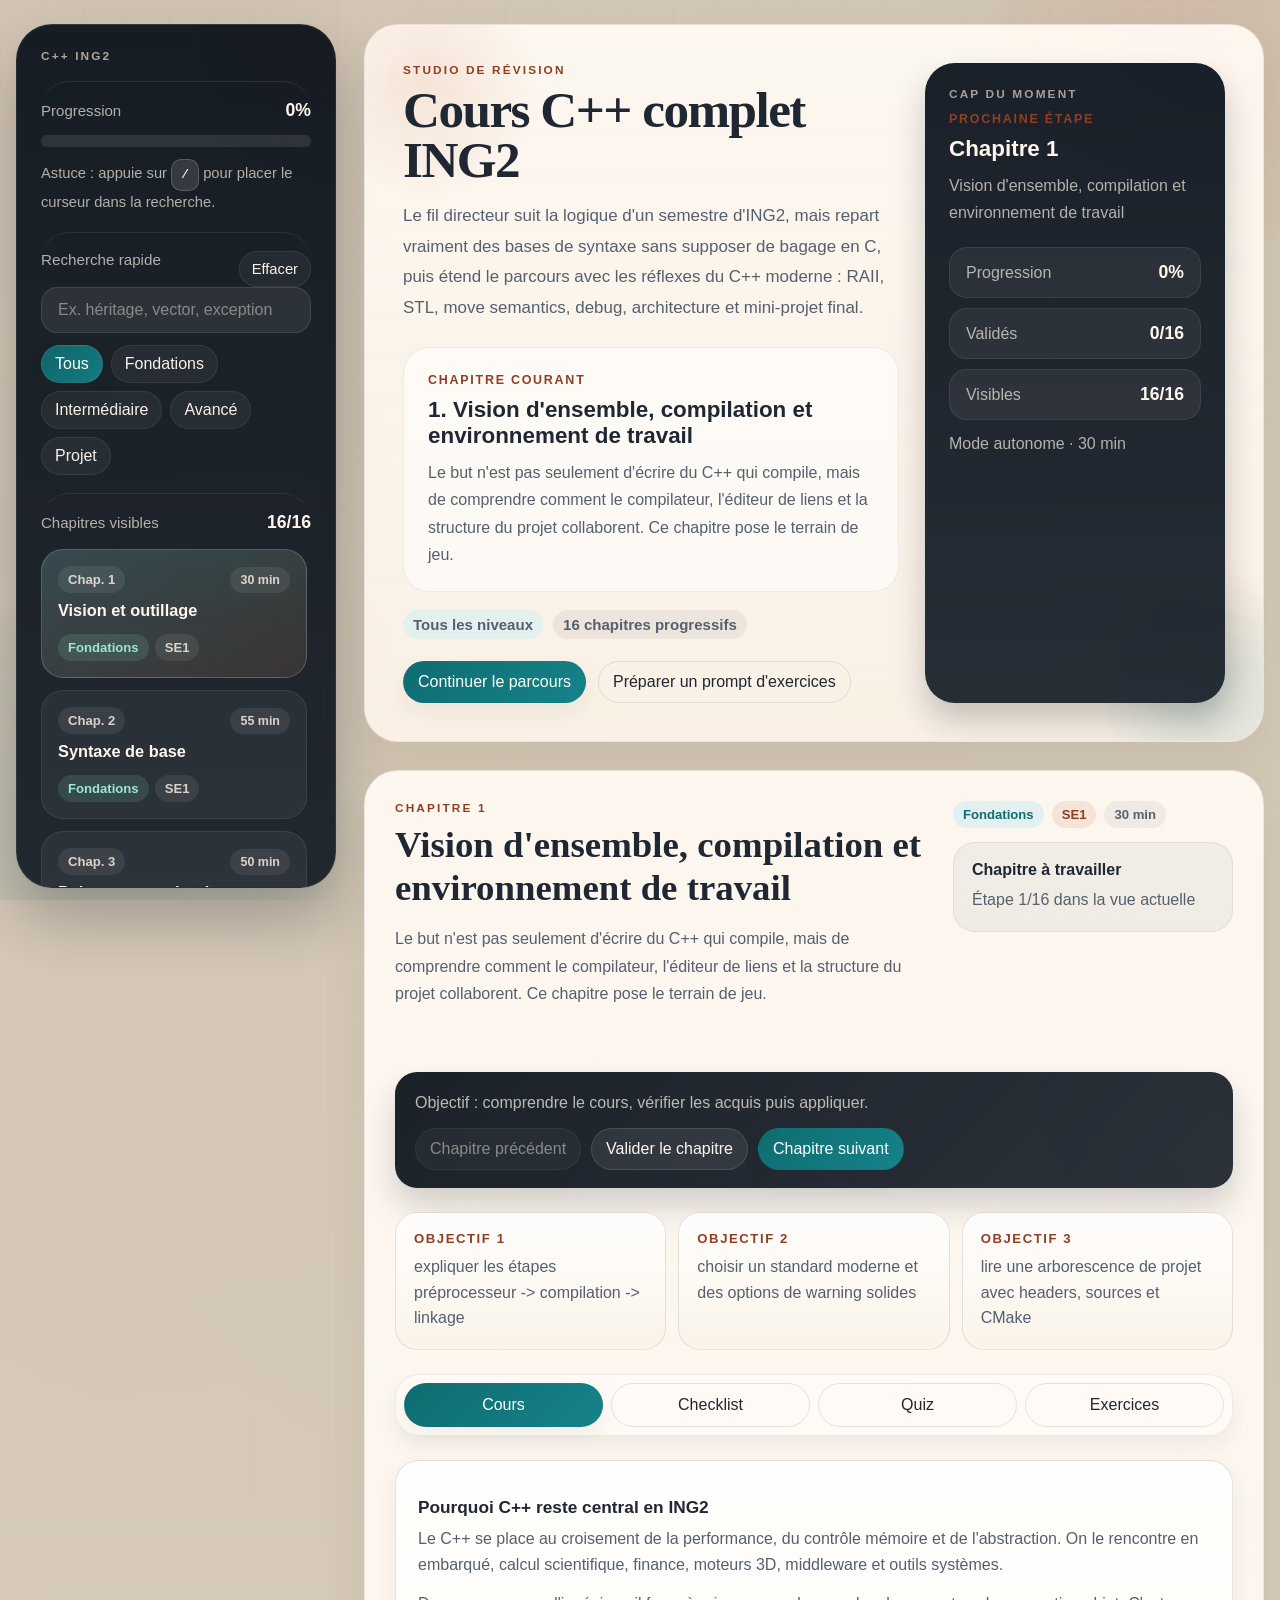
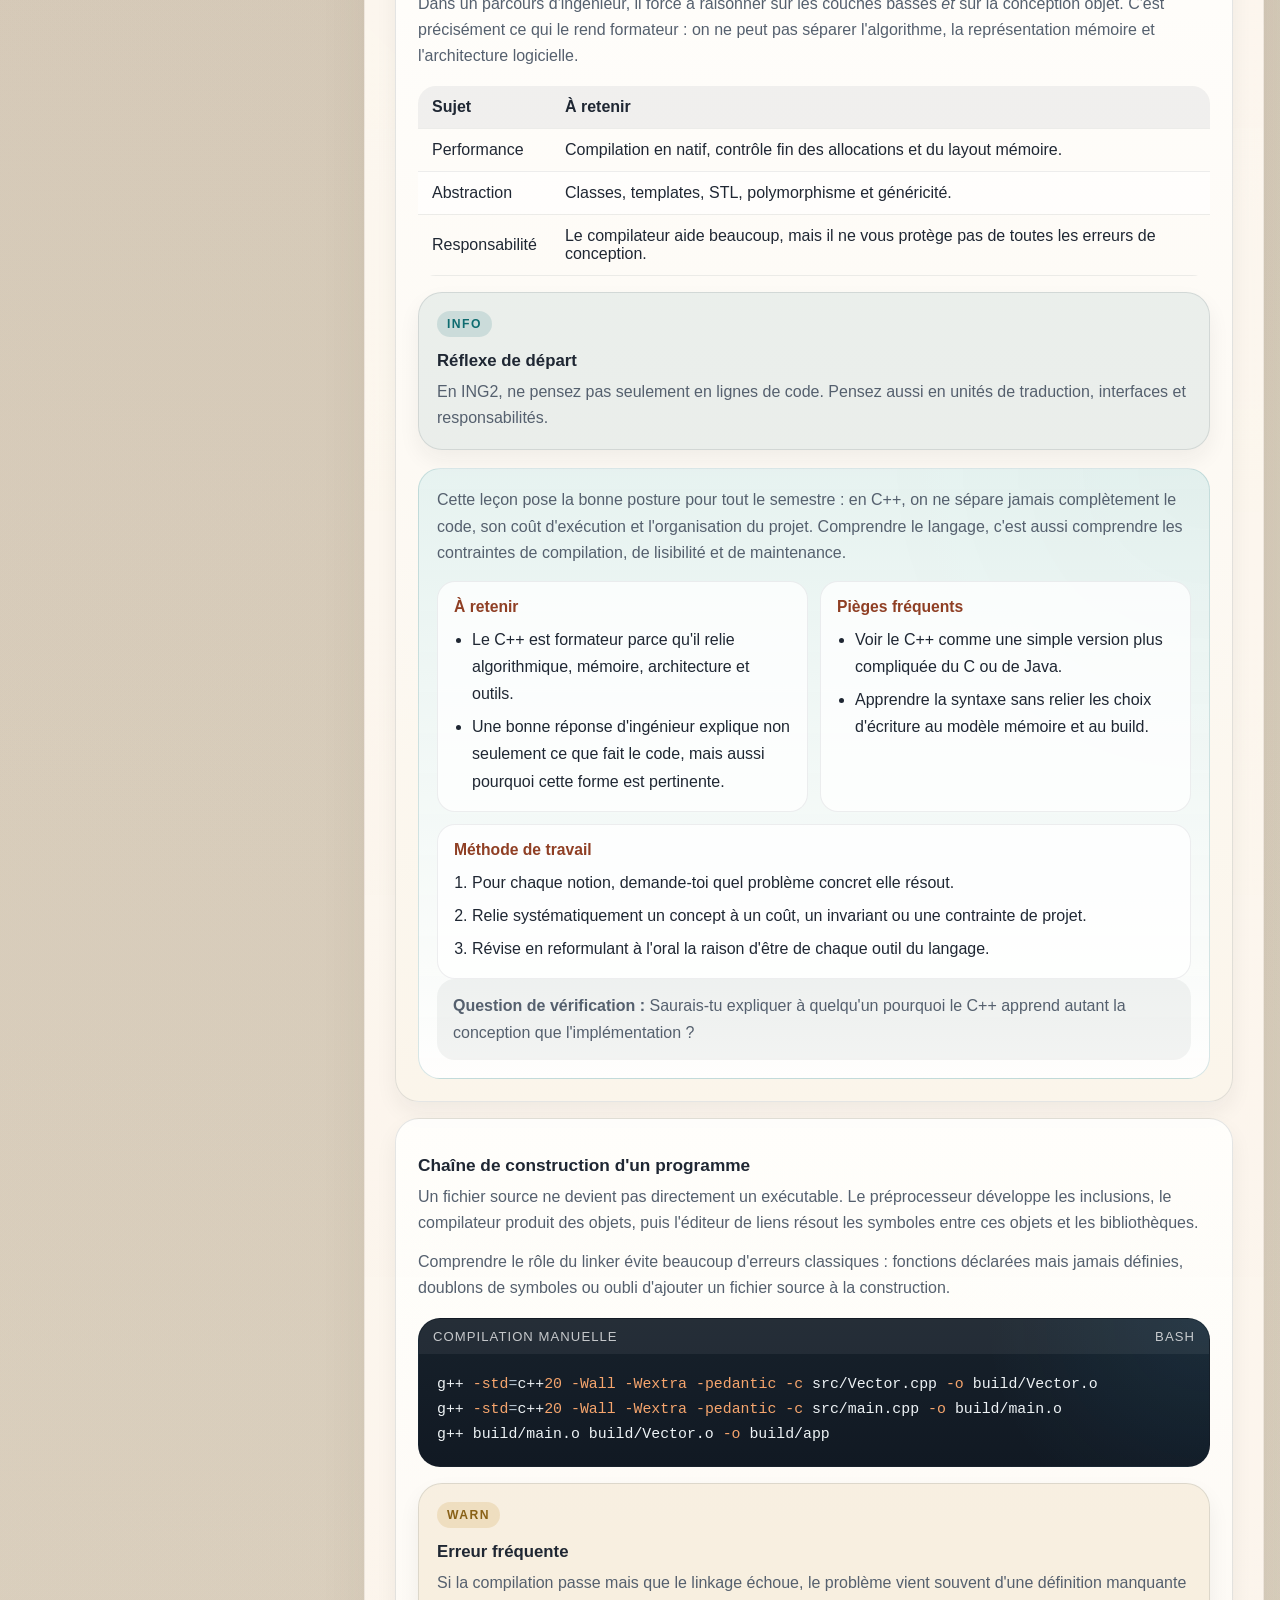
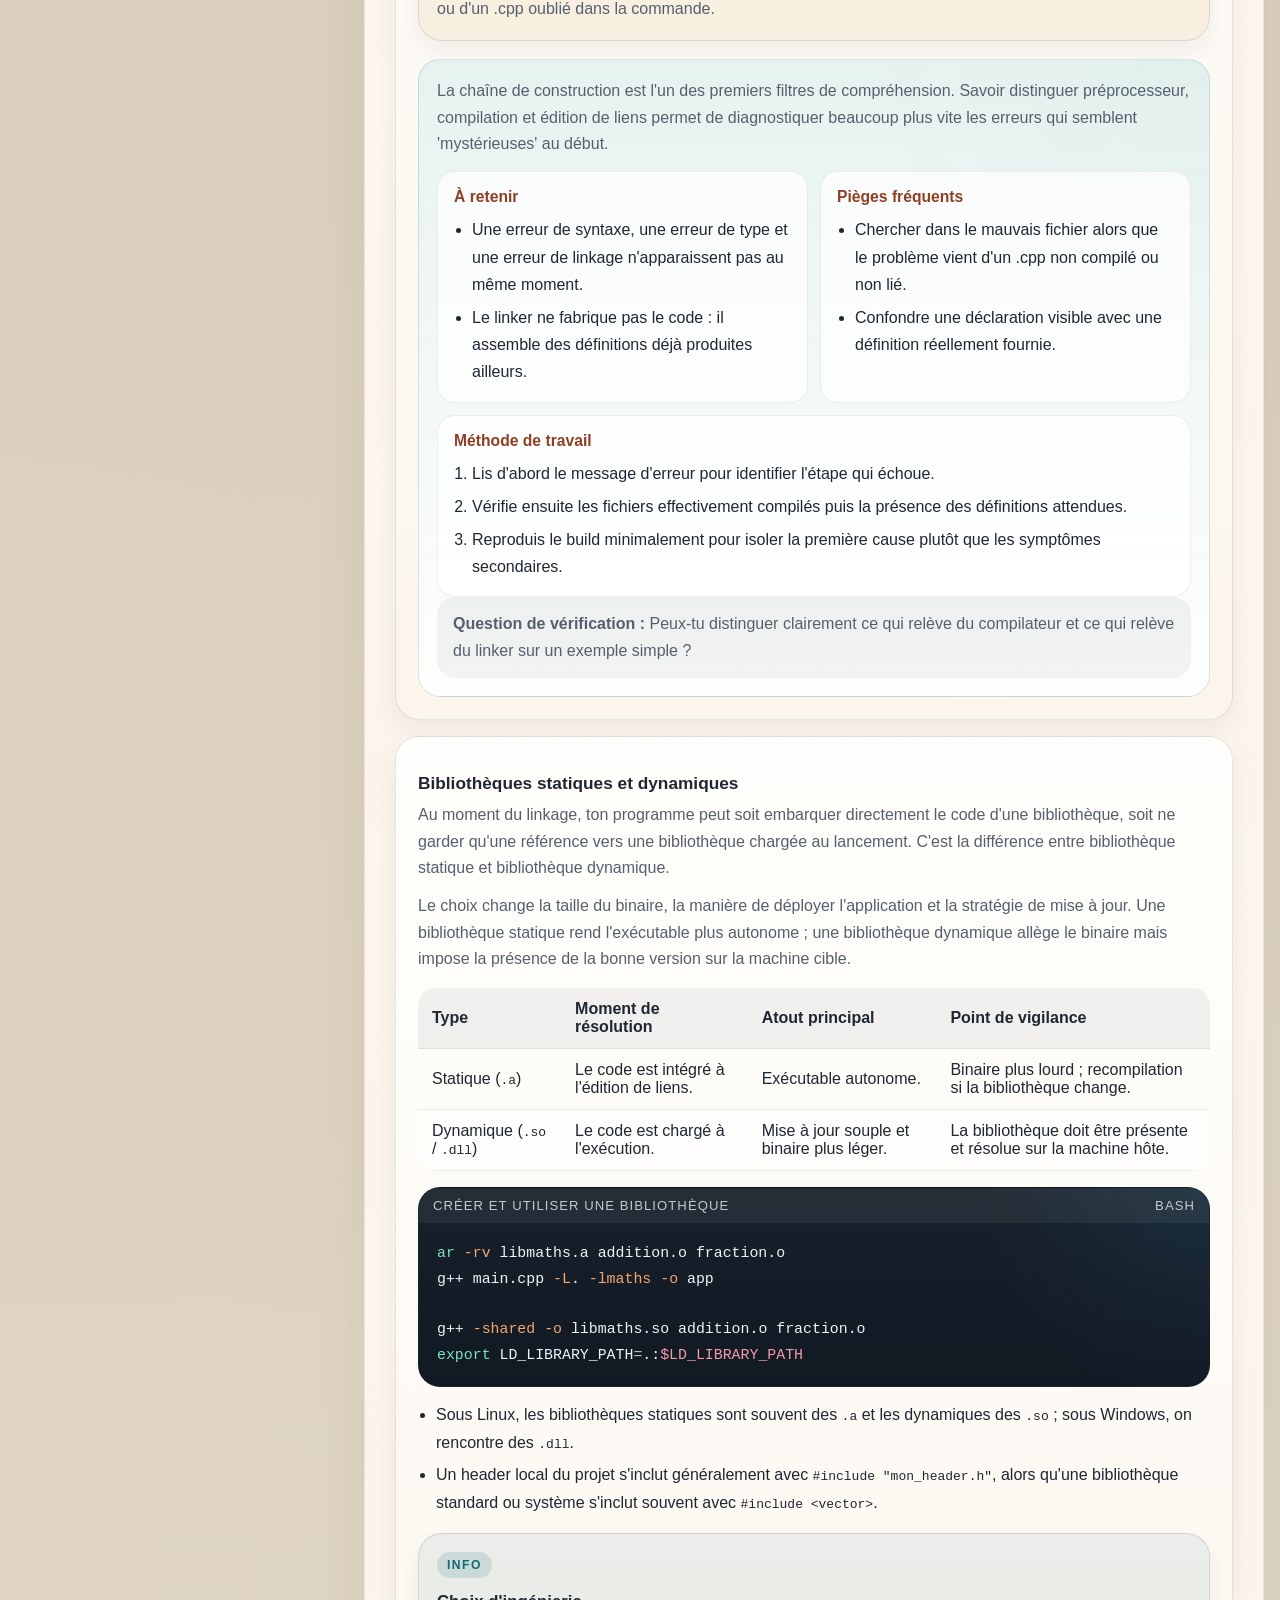
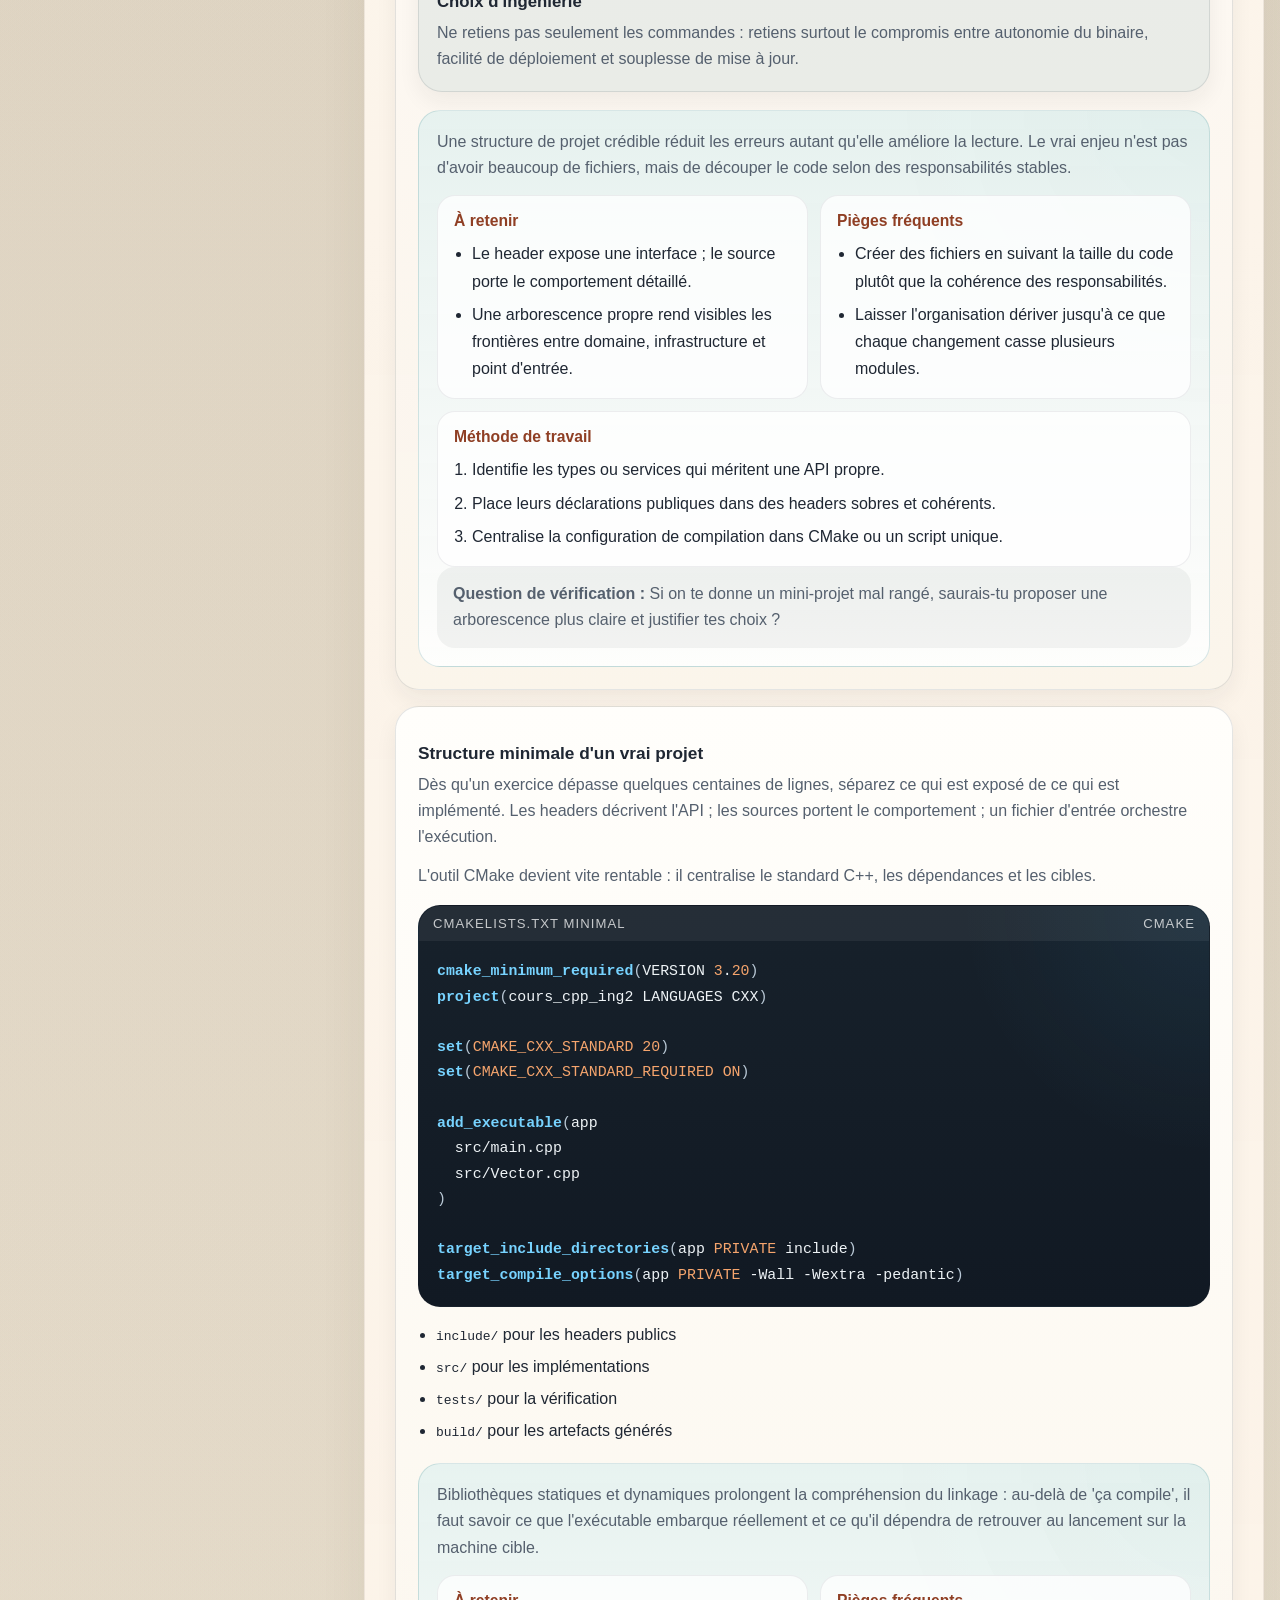
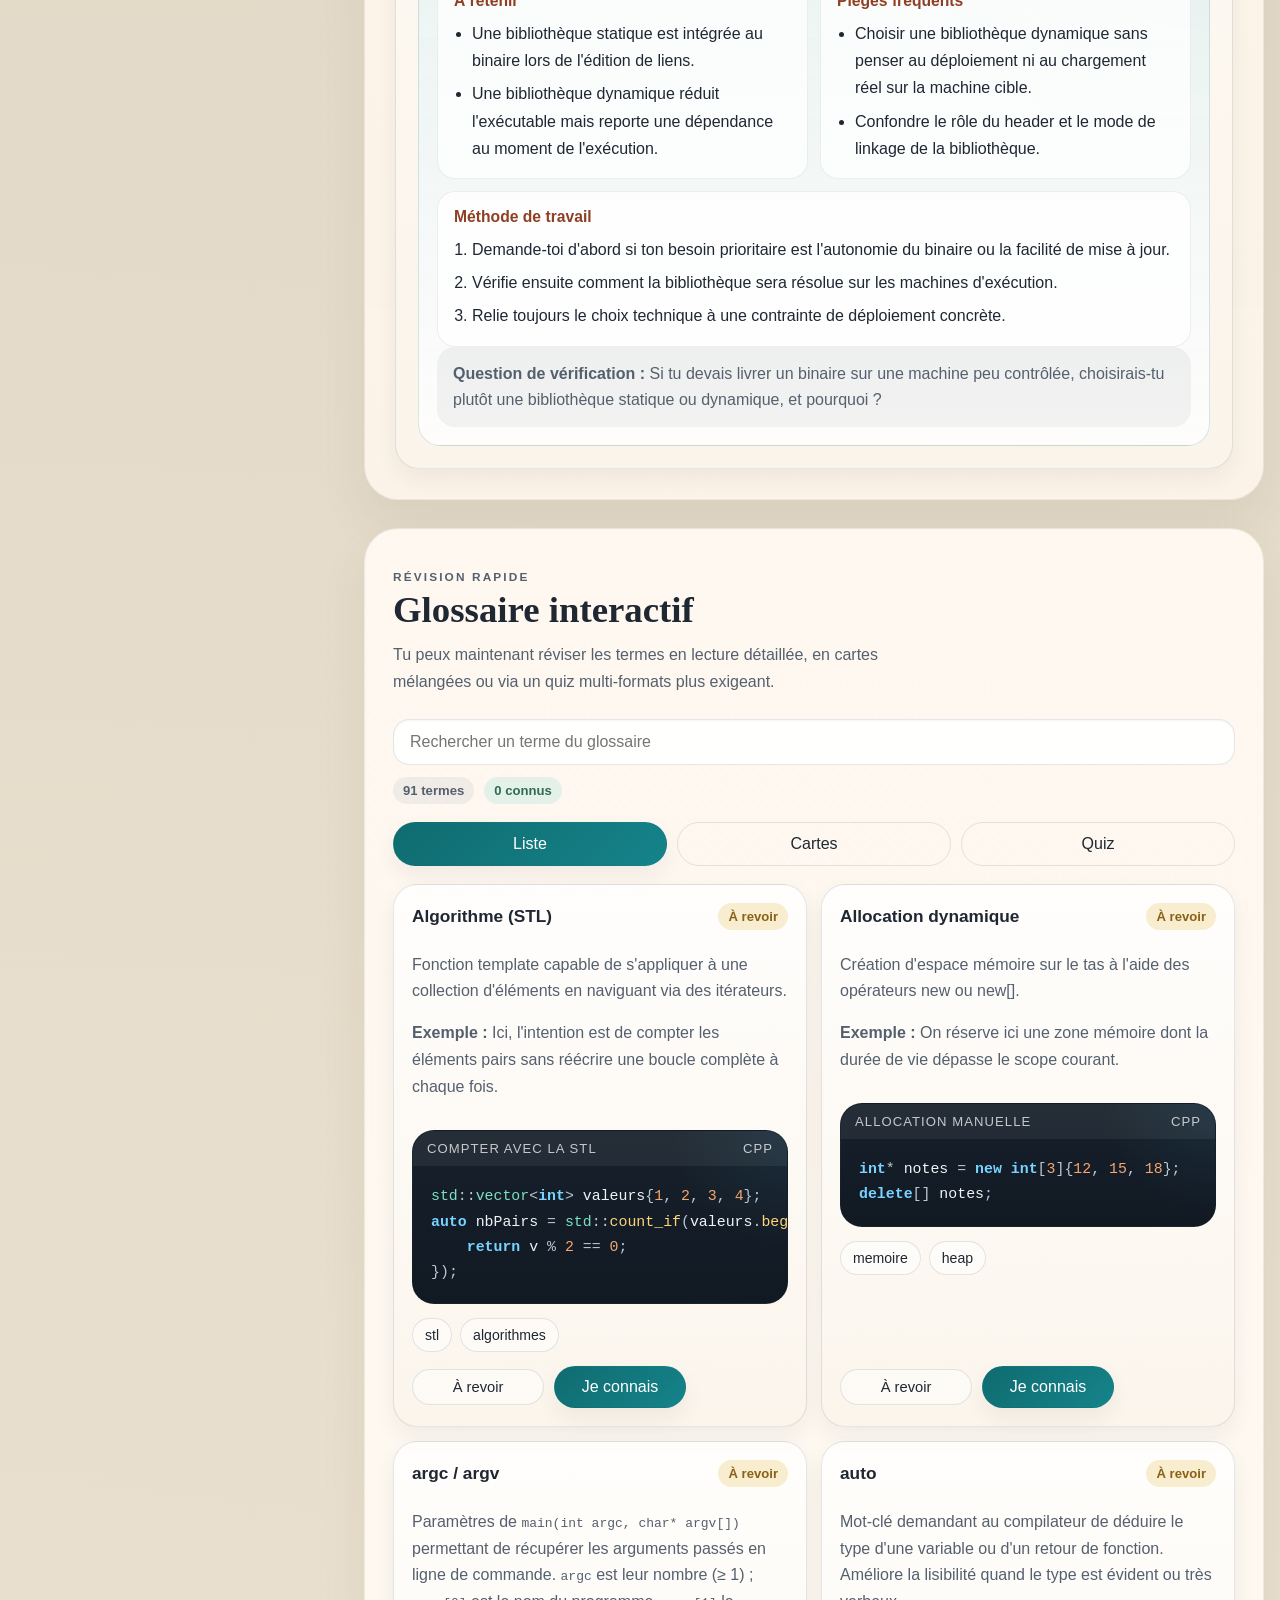
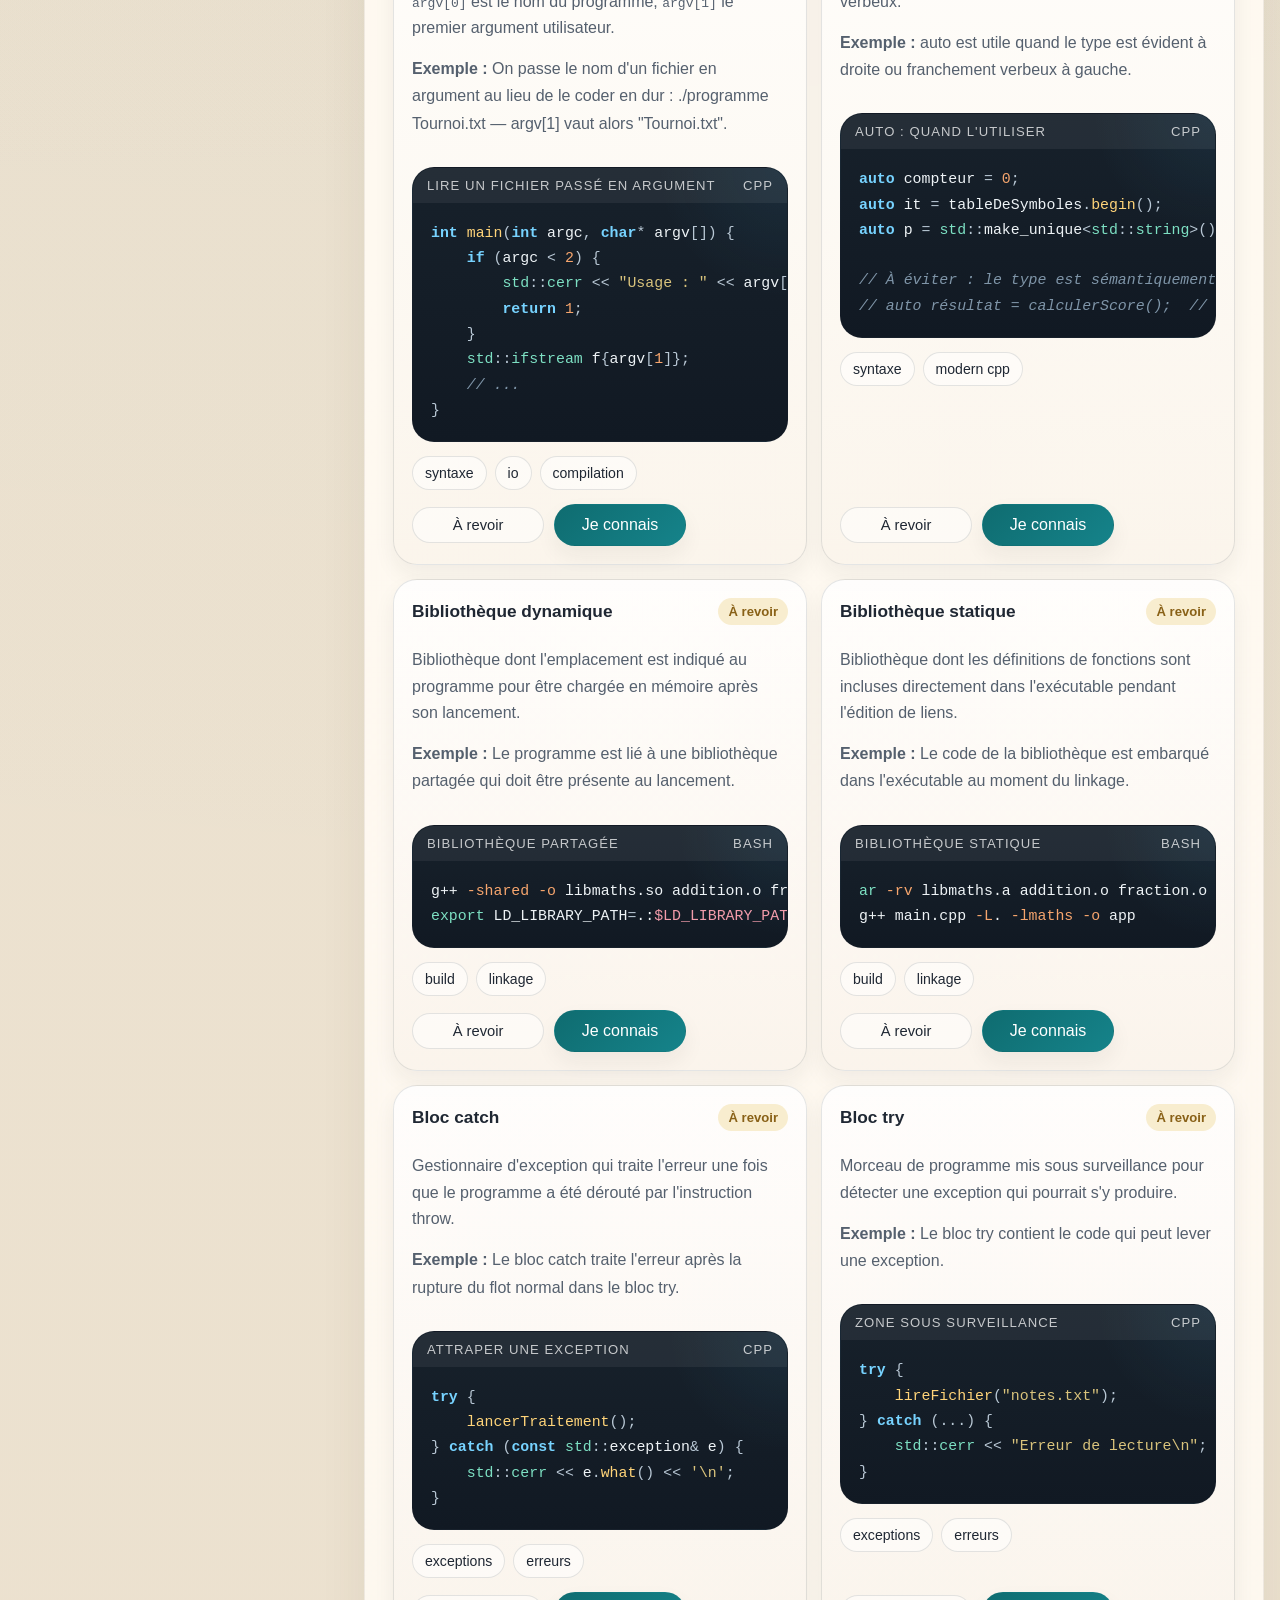
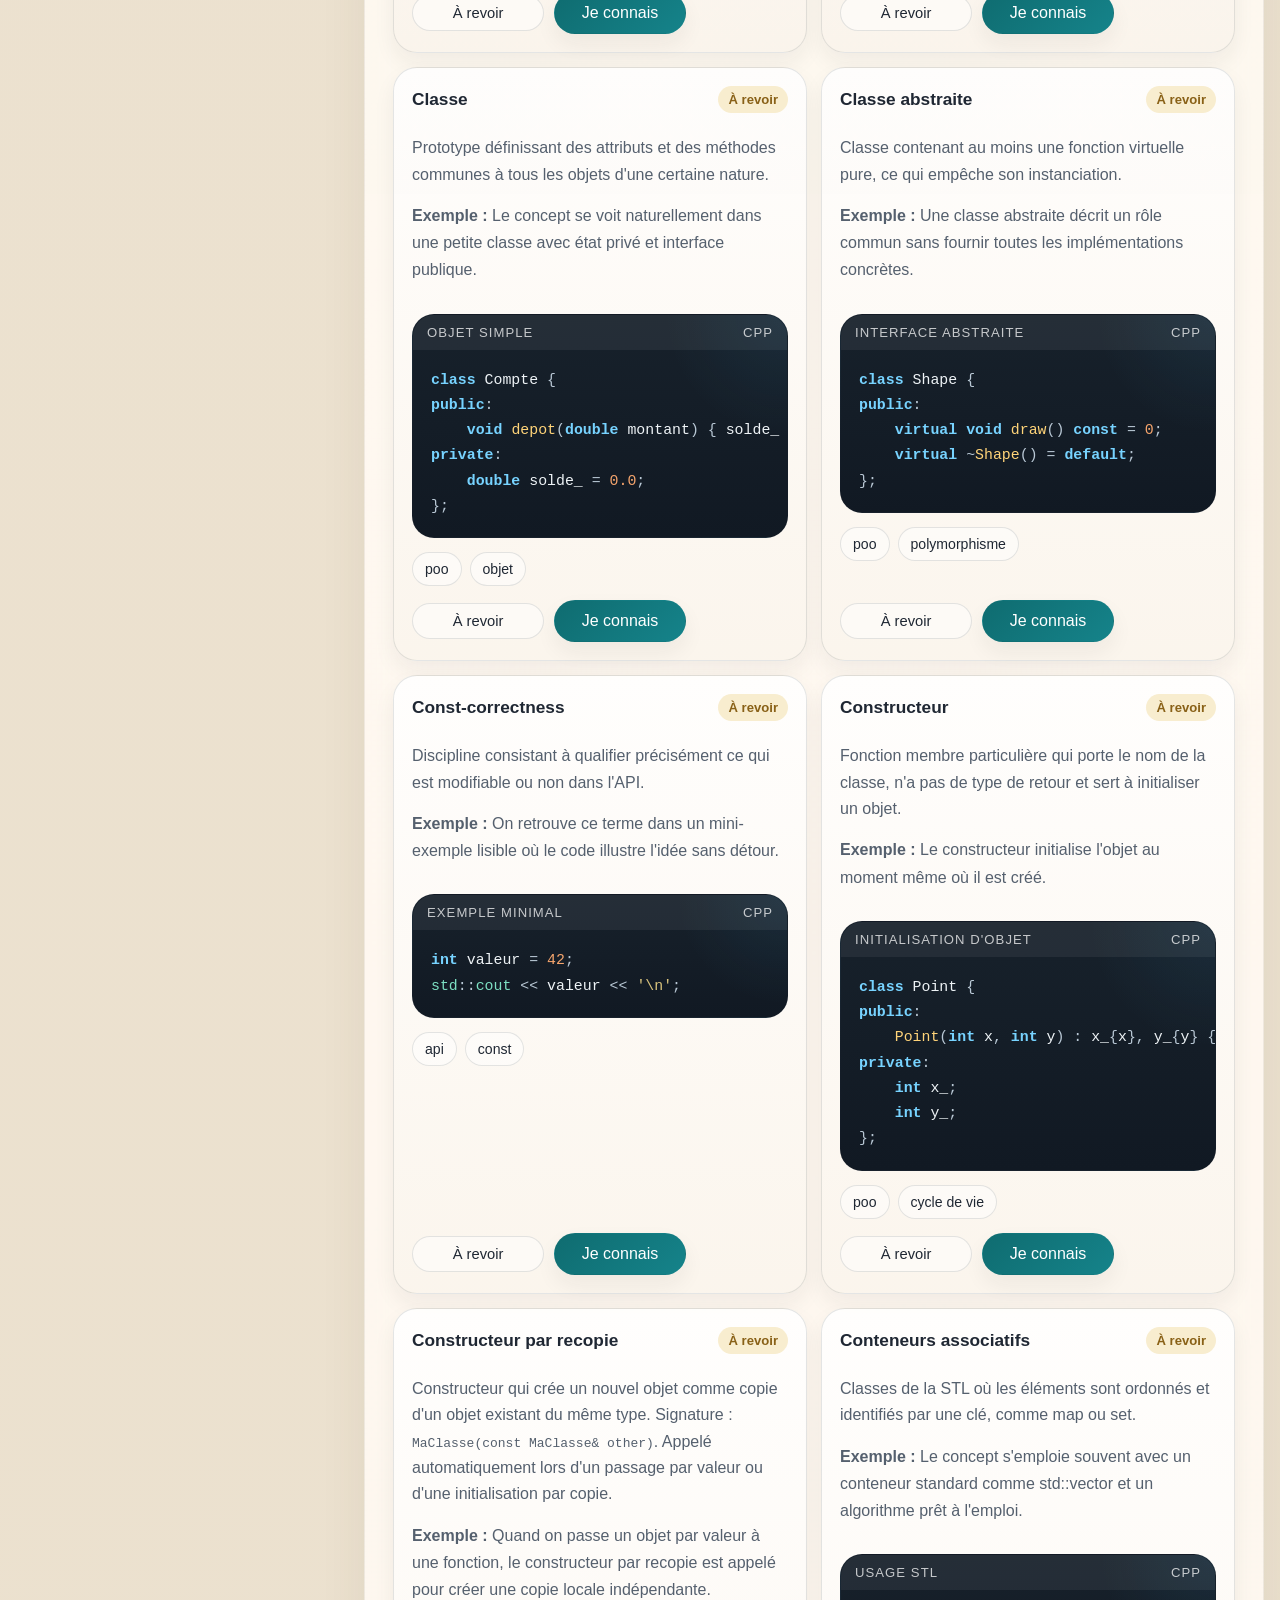
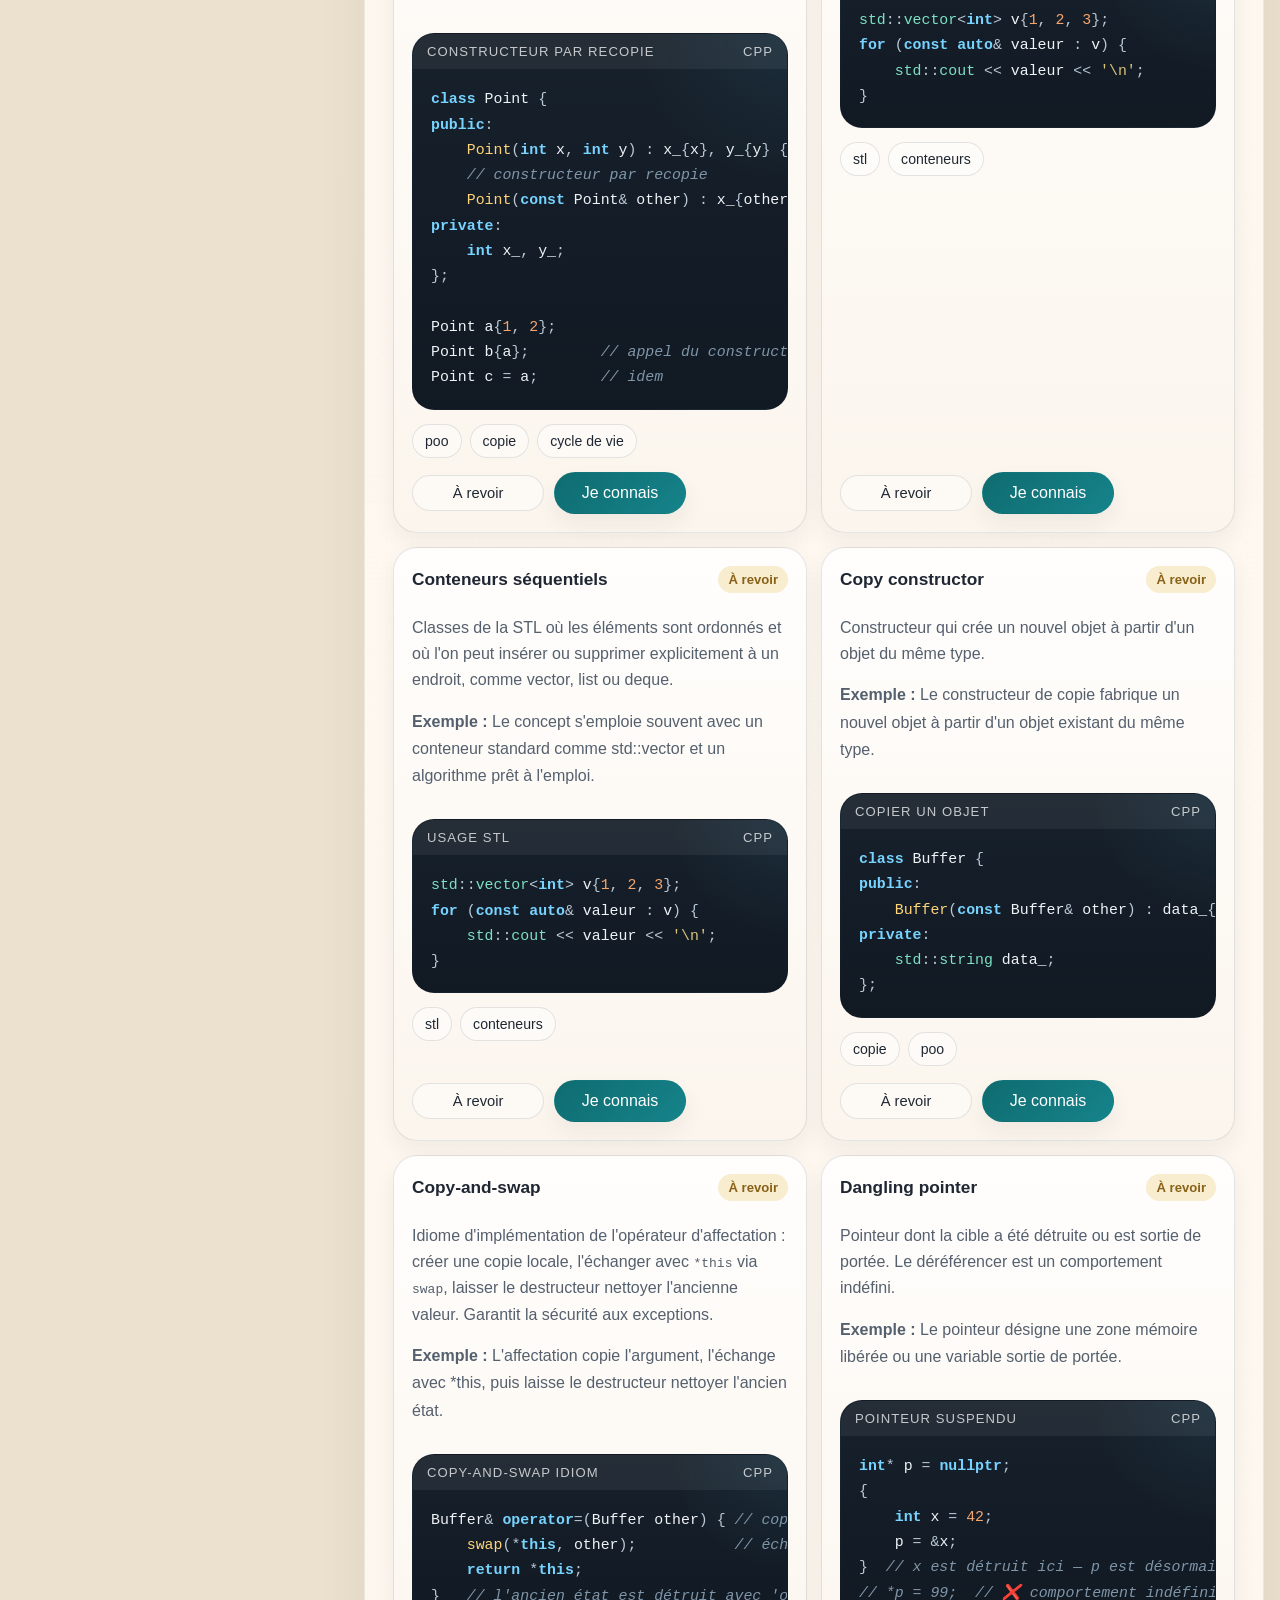
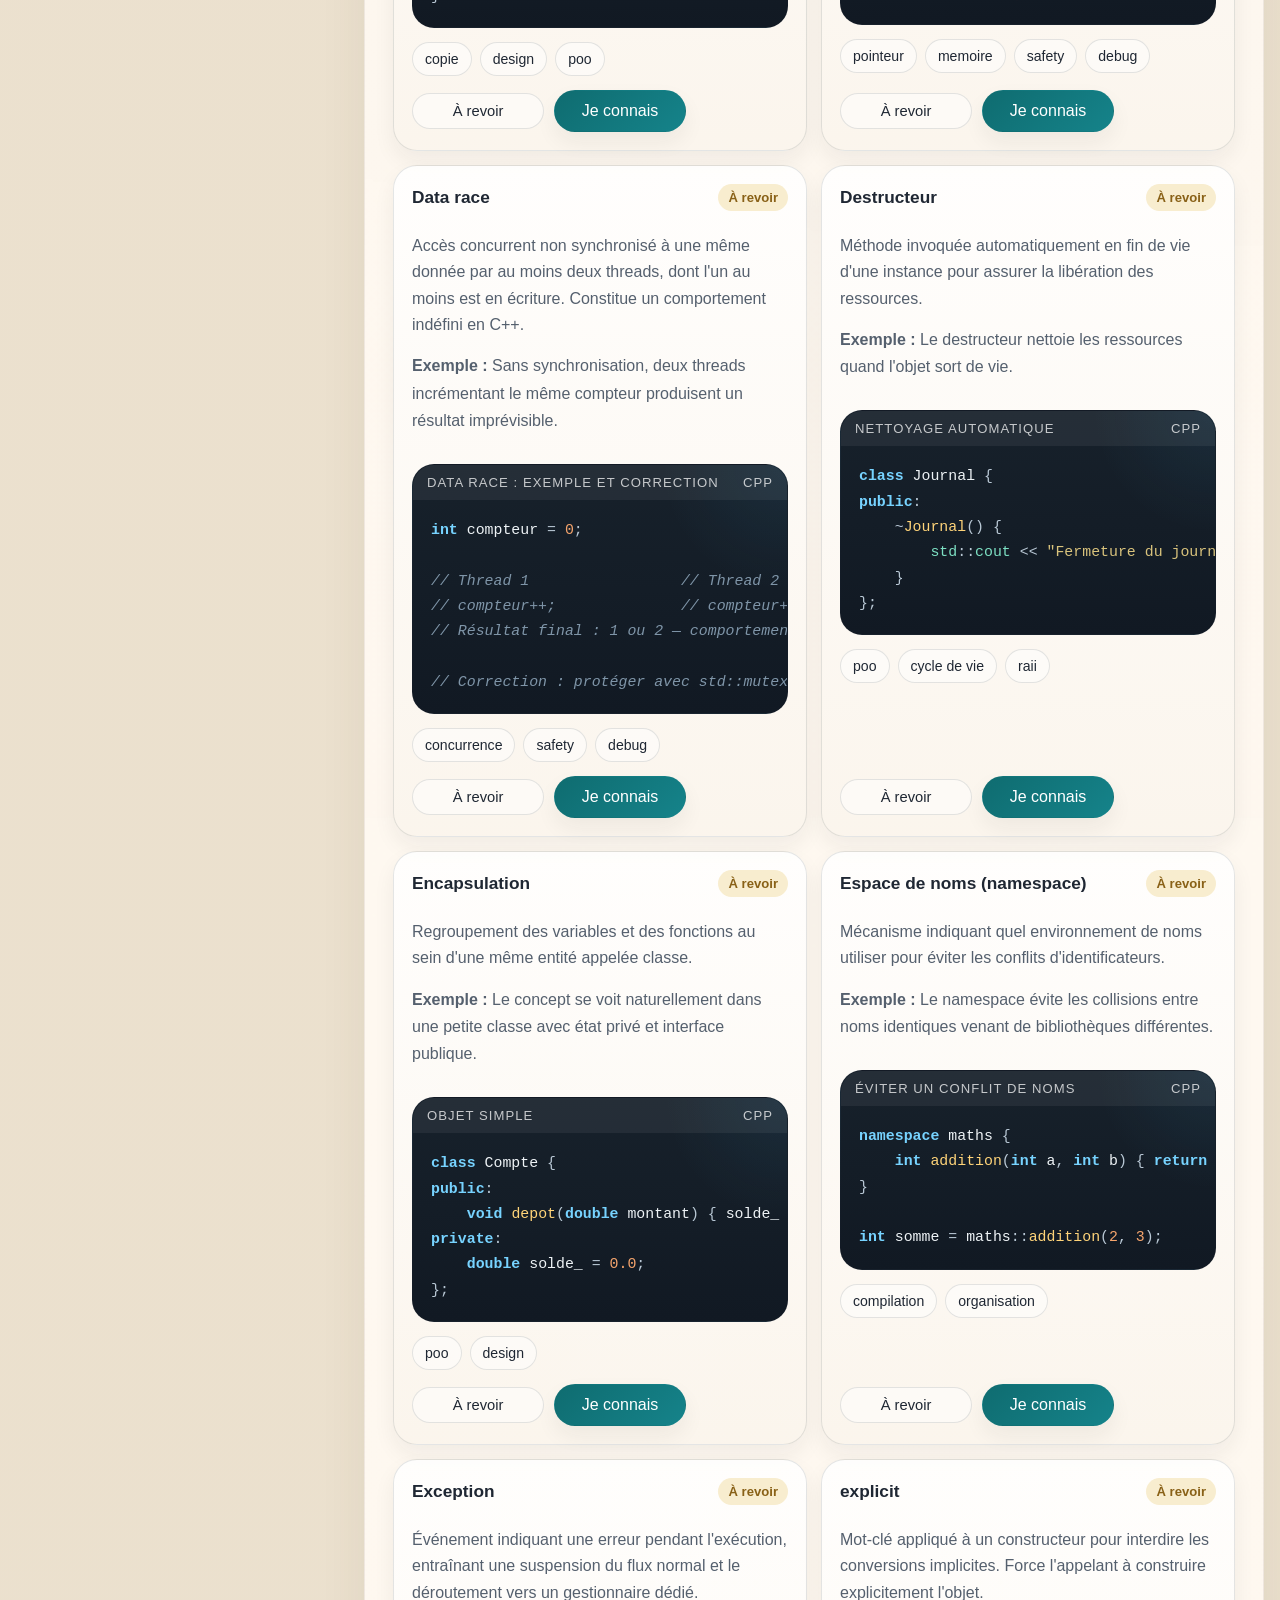
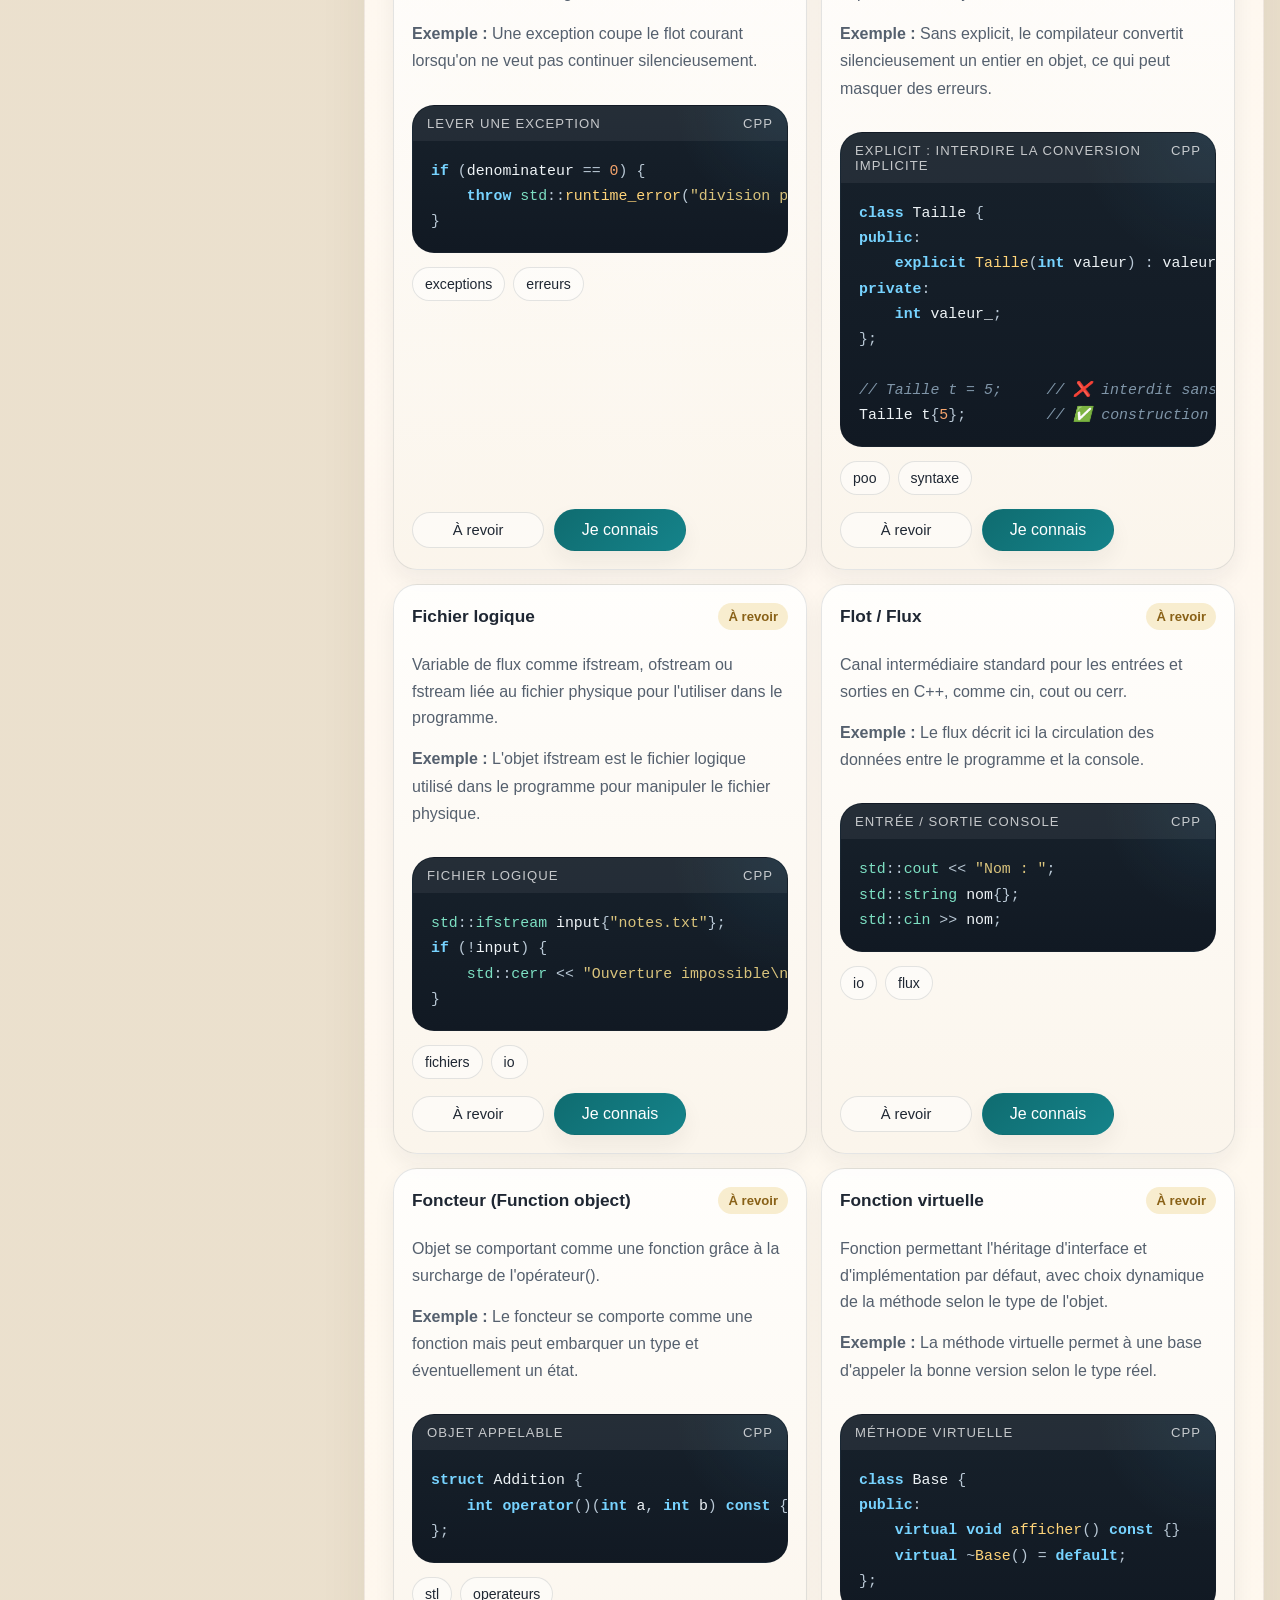
==== commit d424f03b: "feat: add operator>> and comparison logic to course data, and preserve glossary search focus state d" ====
--- a/index.html
+++ b/index.html
@@ -82,8 +82,7 @@
       <section class="assistant-panel is-hidden" id="assistantPanel" hidden aria-live="polite"></section>
       <header class="hero" id="hero"></header>
       <section class="chapter-panel" id="chapterPanel"></section>
-      <section class="overview-panel" id="overview"></section>
-      <section class="glossary-panel" id="glossaryPanel"></section>
+<section class="glossary-panel" id="glossaryPanel"></section>
     </main>
   </div>
 
--- a/styles/main.css
+++ b/styles/main.css
@@ -628,6 +628,123 @@
   align-items: center;
 }
 
+.overview-dashboard {
+  display: grid;
+  grid-template-columns: minmax(0, 1.3fr) minmax(0, 1fr) minmax(0, 0.9fr);
+  gap: 16px;
+}
+
+.overview-card {
+  padding: 22px;
+  border-radius: 24px;
+  border: 1px solid var(--border);
+  background:
+    linear-gradient(180deg, rgba(255, 255, 255, 0.88), rgba(248, 241, 231, 0.9)),
+    radial-gradient(circle at top right, rgba(15, 108, 112, 0.08), transparent 36%);
+  box-shadow: var(--shadow-soft);
+}
+
+.overview-card--primary {
+  background:
+    linear-gradient(180deg, rgba(255, 255, 255, 0.92), rgba(244, 235, 225, 0.96)),
+    radial-gradient(circle at top right, rgba(201, 109, 74, 0.14), transparent 34%);
+}
+
+.overview-card__eyebrow {
+  display: inline-flex;
+  margin-bottom: 12px;
+  color: var(--teal);
+  font-size: 0.78rem;
+  font-weight: 800;
+  letter-spacing: 0.12em;
+  text-transform: uppercase;
+}
+
+.overview-card h3 {
+  margin: 0 0 10px;
+  font-size: 1.18rem;
+}
+
+.overview-card p {
+  margin: 0;
+  color: var(--ink-soft);
+  line-height: 1.7;
+}
+
+.overview-card__actions {
+  display: flex;
+  flex-wrap: wrap;
+  gap: 10px;
+  margin-top: 18px;
+}
+
+.overview-card__empty,
+.overview-card__hint {
+  color: var(--ink-soft);
+}
+
+.overview-card__hint {
+  margin-top: 16px;
+}
+
+.overview-list {
+  display: grid;
+  gap: 10px;
+}
+
+.overview-link {
+  width: 100%;
+  padding: 14px 16px;
+  border-radius: 18px;
+  border: 1px solid rgba(39, 48, 61, 0.08);
+  background: rgba(255, 255, 255, 0.64);
+  text-align: left;
+  cursor: pointer;
+  transition: transform 160ms ease, border-color 160ms ease, background 160ms ease;
+}
+
+.overview-link:hover {
+  transform: translateY(-1px);
+  border-color: rgba(15, 108, 112, 0.24);
+  background: rgba(255, 255, 255, 0.82);
+}
+
+.overview-link__title,
+.overview-link__meta {
+  display: block;
+}
+
+.overview-link__title {
+  font-weight: 800;
+  color: var(--ink);
+}
+
+.overview-link__meta {
+  margin-top: 4px;
+  color: var(--ink-soft);
+  font-size: 0.92rem;
+}
+
+.overview-levels {
+  display: grid;
+  gap: 10px;
+}
+
+.overview-level {
+  display: flex;
+  align-items: center;
+  justify-content: space-between;
+  gap: 12px;
+  padding: 12px 14px;
+  border-radius: 18px;
+  background: rgba(31, 39, 51, 0.05);
+}
+
+.overview-level strong {
+  font-size: 1.05rem;
+  color: var(--ink);
+}
+
 .overview-grid {
   display: grid;
   grid-template-columns: repeat(4, minmax(0, 1fr));
@@ -1893,11 +2010,54 @@
   padding: 24px;
 }
 
+.glossary-quiz__prompt {
+  display: grid;
+  gap: 14px;
+  margin-top: 16px;
+}
+
+.glossary-quiz__lead,
+.glossary-quiz__hint,
+.glossary-quiz__term {
+  margin: 0;
+}
+
+.glossary-quiz__lead {
+  color: var(--ink);
+  line-height: 1.7;
+}
+
+.glossary-quiz__hint {
+  color: var(--ink-soft);
+  line-height: 1.65;
+}
+
+.glossary-quiz__term {
+  font-family: var(--font-accent);
+  font-size: 1.3rem;
+  color: var(--accent-dark);
+}
+
+.quiz-option-list--glossary {
+  margin-top: 20px;
+}
+
+.quiz-option--long {
+  white-space: normal;
+  line-height: 1.6;
+}
+
 .glossary-quiz-feedback {
   display: grid;
   gap: 14px;
 }
 
+.glossary-quiz-feedback__meta {
+  display: flex;
+  flex-wrap: wrap;
+  gap: 10px;
+}
+
 .glossary-quiz-feedback p {
   margin: 0;
 }
@@ -1908,6 +2068,7 @@
   }
 
   .overview-grid,
+  .overview-dashboard,
   .goal-grid {
     grid-template-columns: repeat(2, minmax(0, 1fr));
   }
@@ -2001,6 +2162,7 @@
 }
 
 @media (max-width: 1260px) {
+  .overview-dashboard,
   .overview-rail {
     grid-template-columns: repeat(2, minmax(0, 1fr));
   }
@@ -2026,6 +2188,7 @@
   }
 
   .hero__layout,
+  .overview-dashboard,
   .overview-rail,
   .chapter-head,
   .lesson-deep-dive__grid,
@@ -2077,6 +2240,7 @@
     border-radius: 22px;
   }
 
+  .overview-dashboard,
   .overview-rail,
   .goal-grid,
   .hero-facts {
@@ -2086,7 +2250,8 @@
   .glossary-mode-switch,
   .glossary-topbar__meta,
   .glossary-card__actions,
-  .glossary-study__actions {
+  .glossary-study__actions,
+  .overview-card__actions {
     width: 100%;
   }
 
@@ -2096,6 +2261,8 @@
   }
 
   .hero-actions .action-button,
+  .overview-card__actions .ghost-button,
+  .overview-card__actions .action-button,
   .chapter-head__actions .ghost-button,
   .chapter-head__actions .action-button,
   .glossary-card__actions .ghost-button,
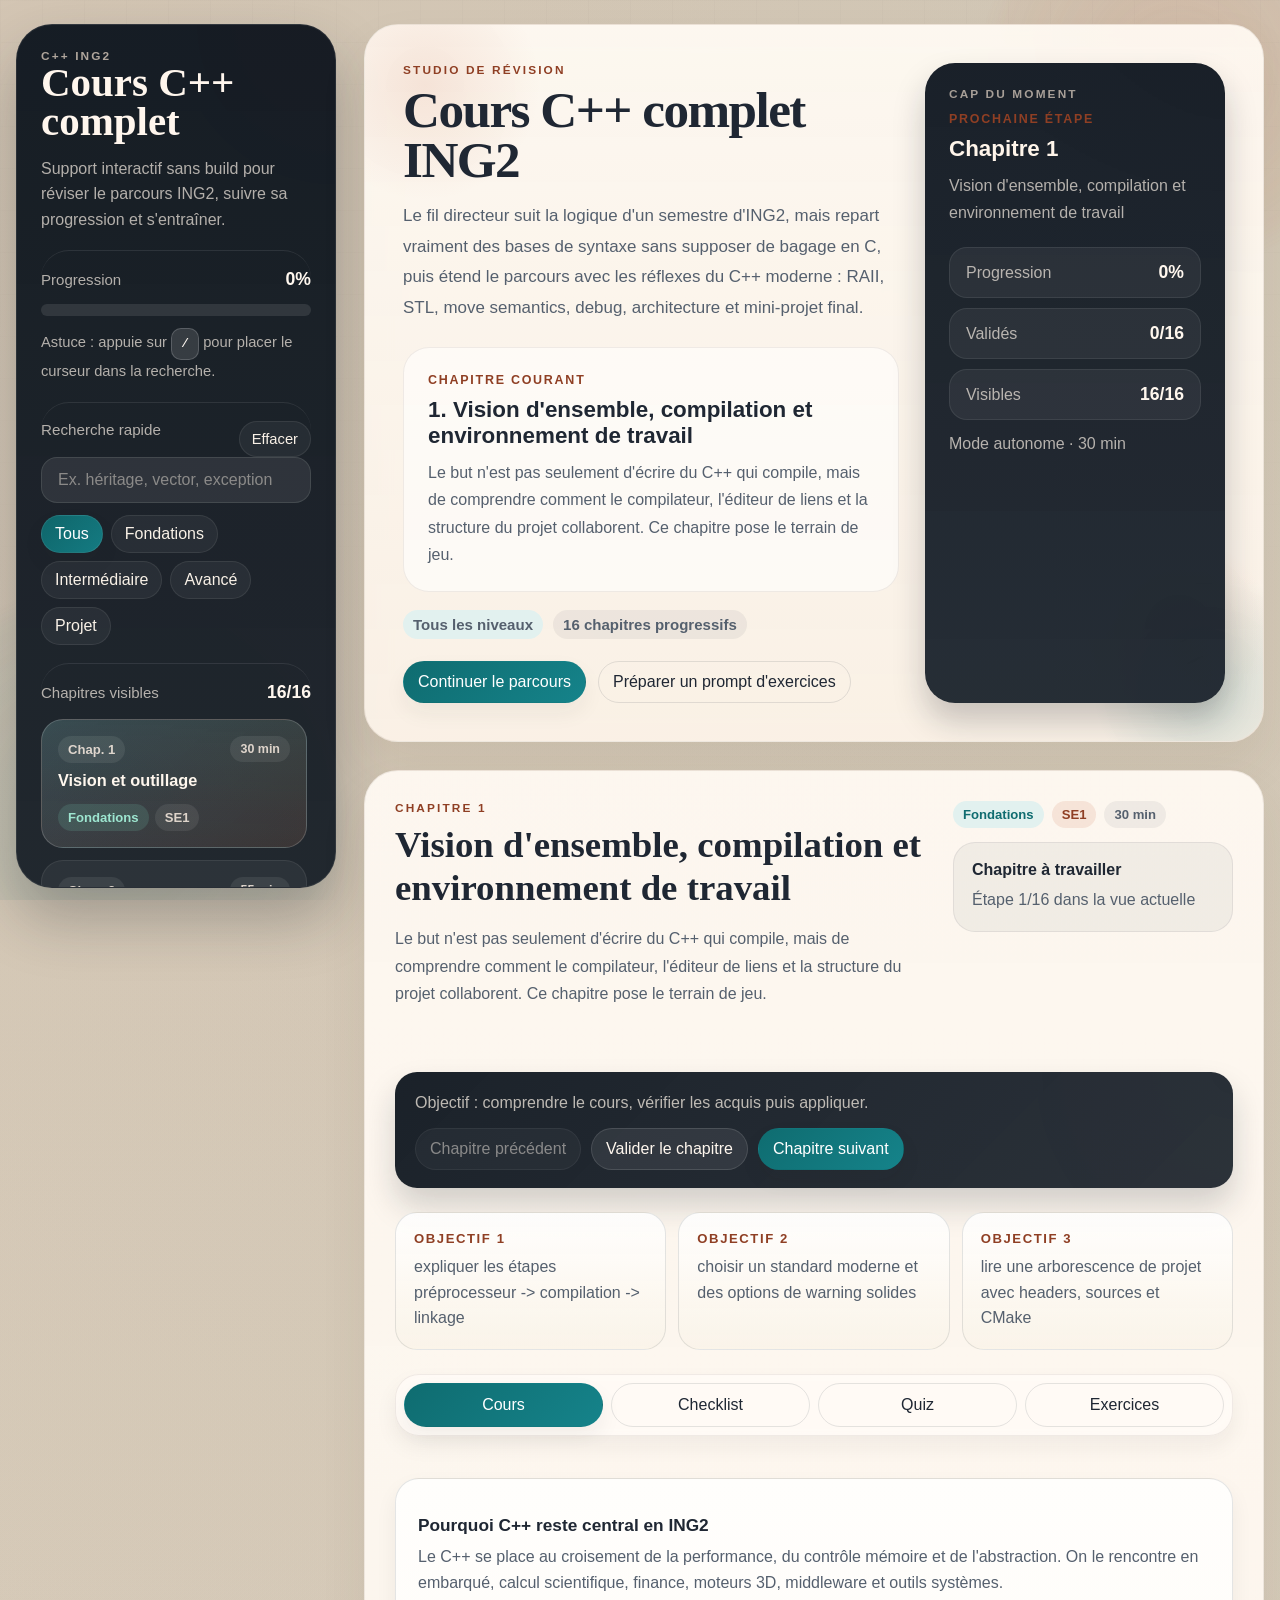
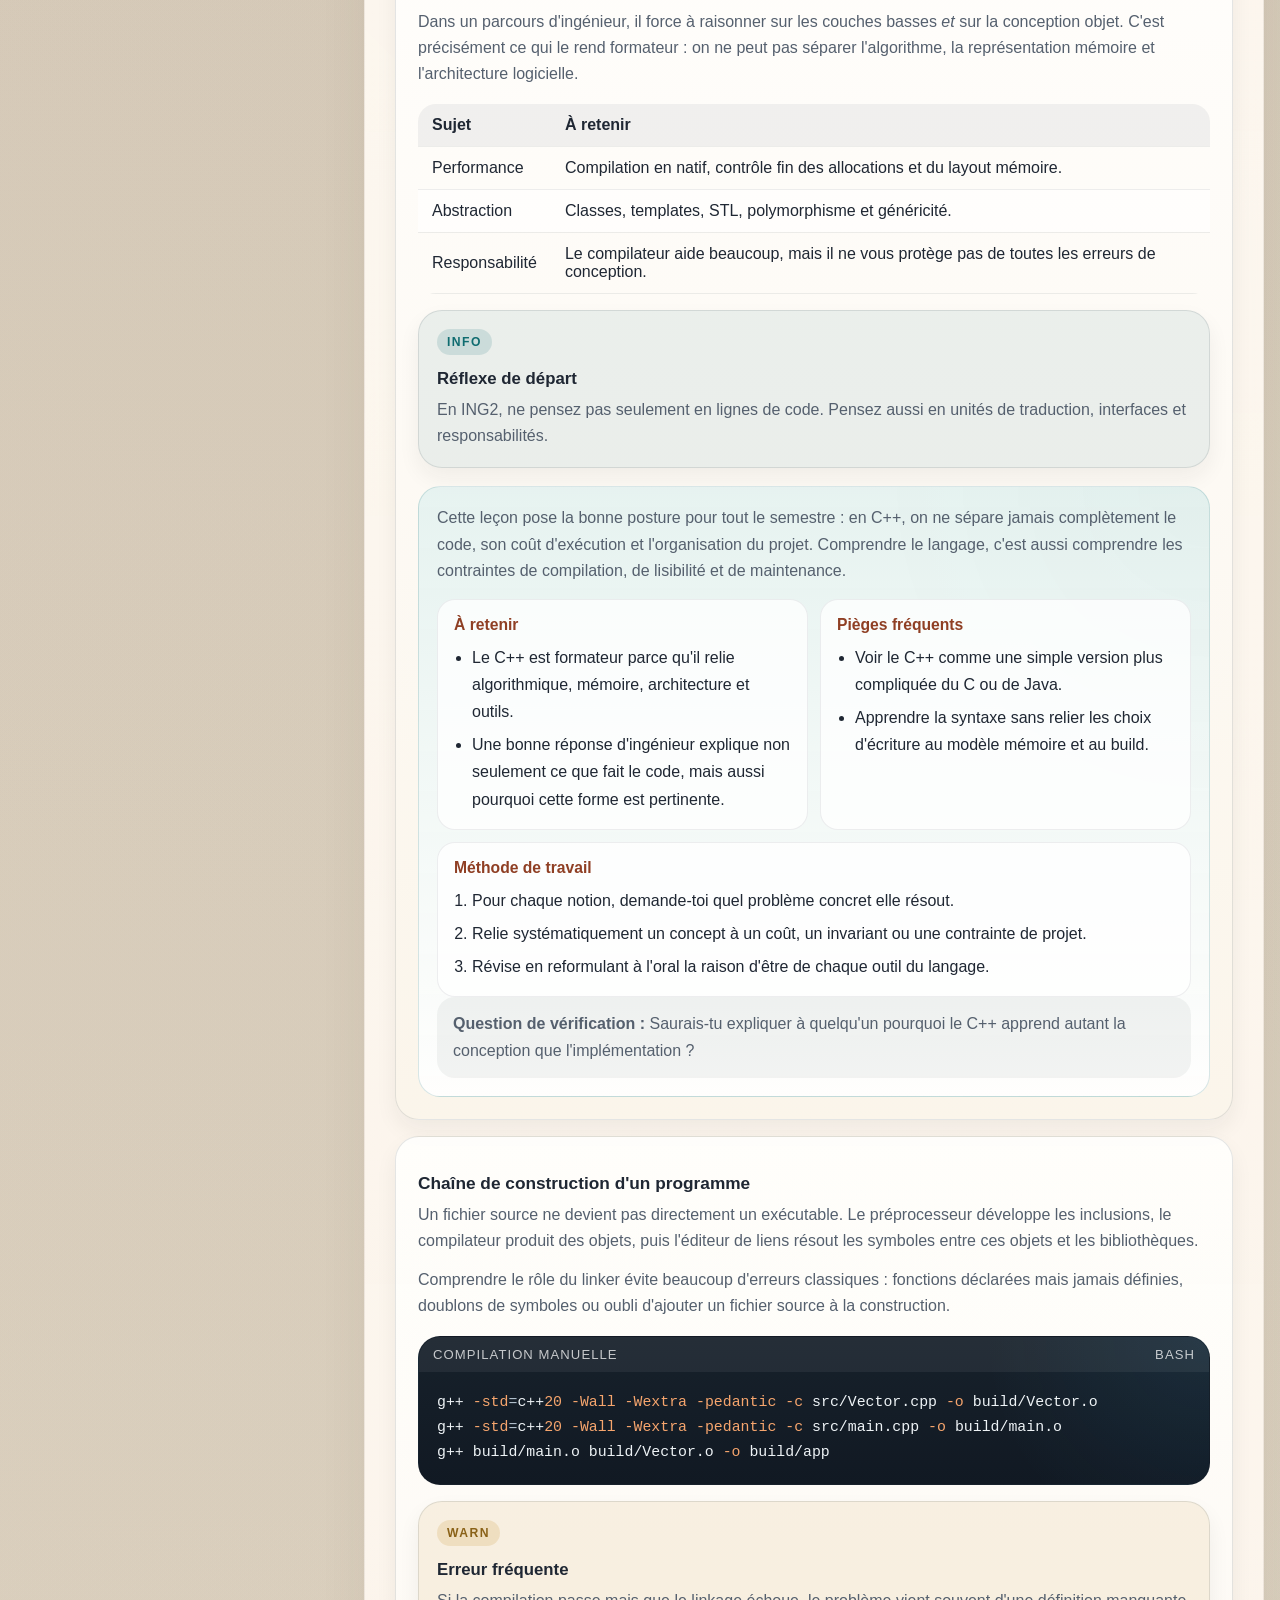
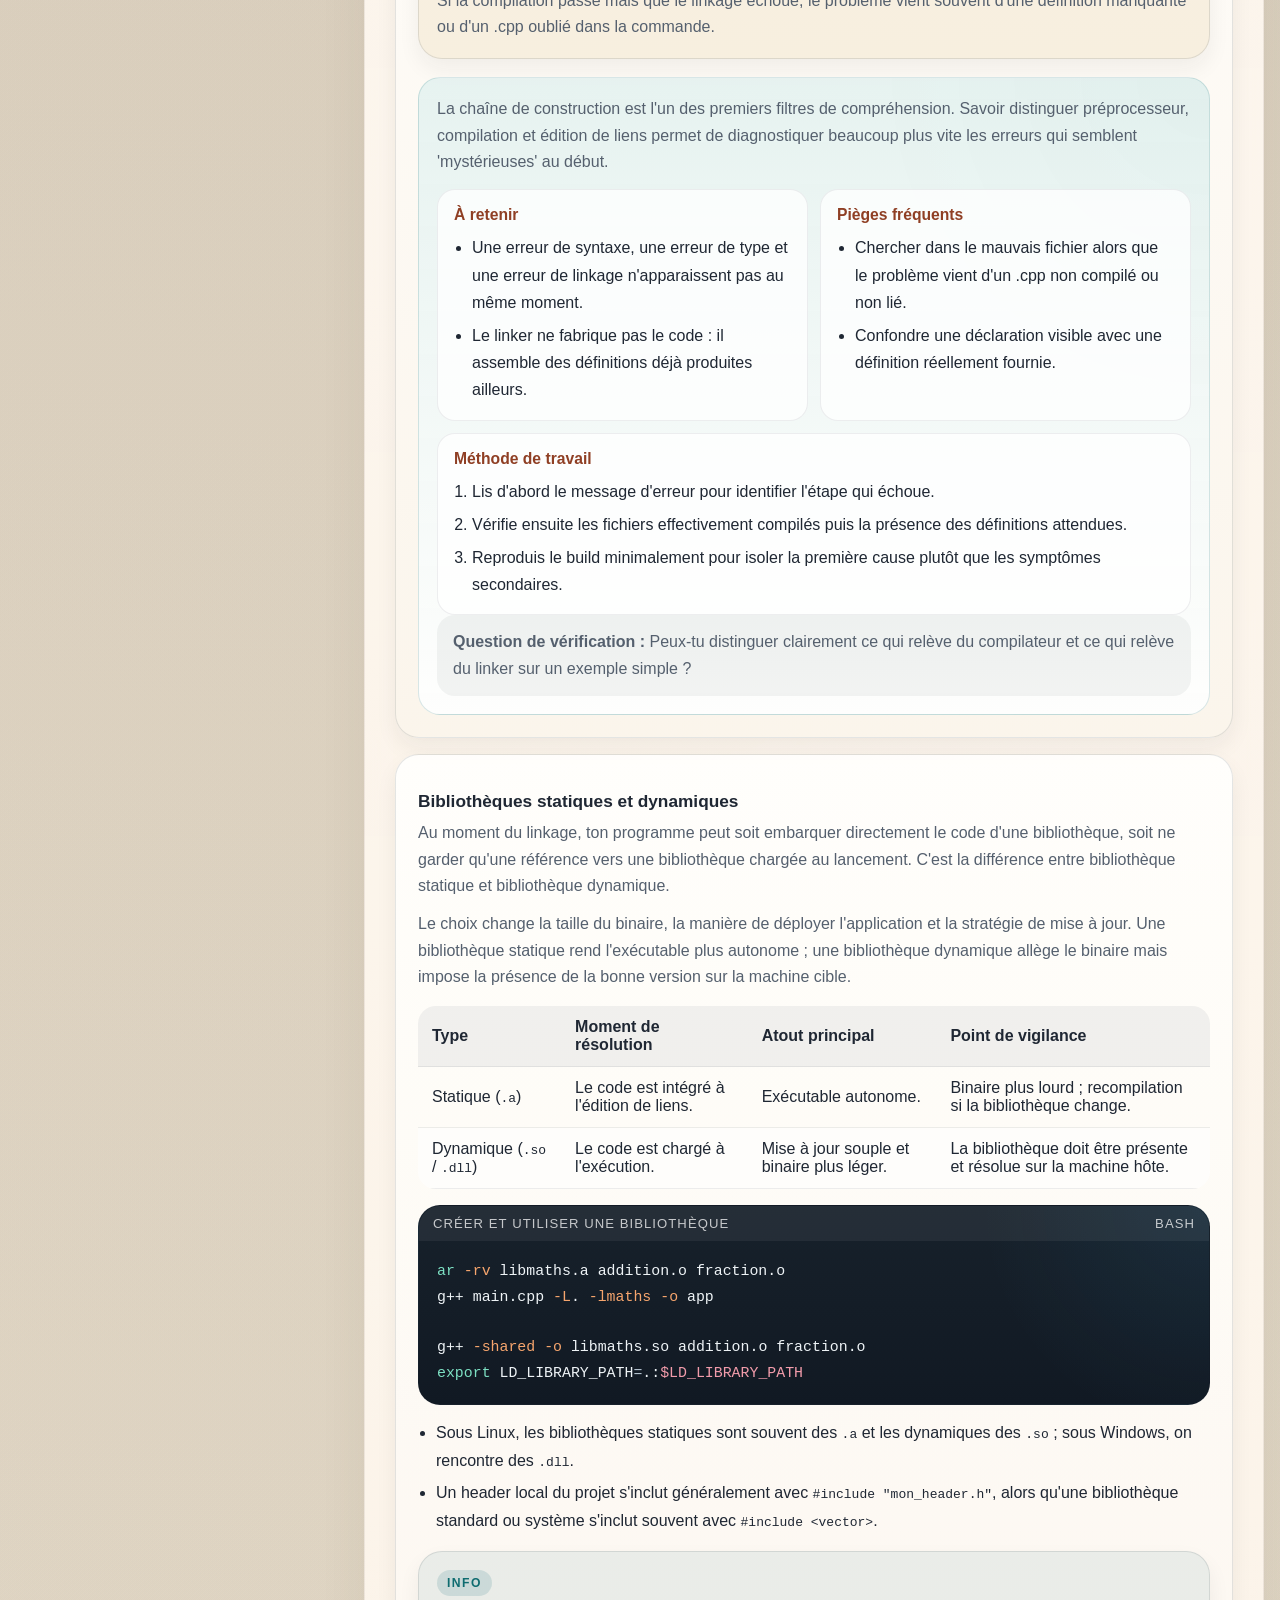
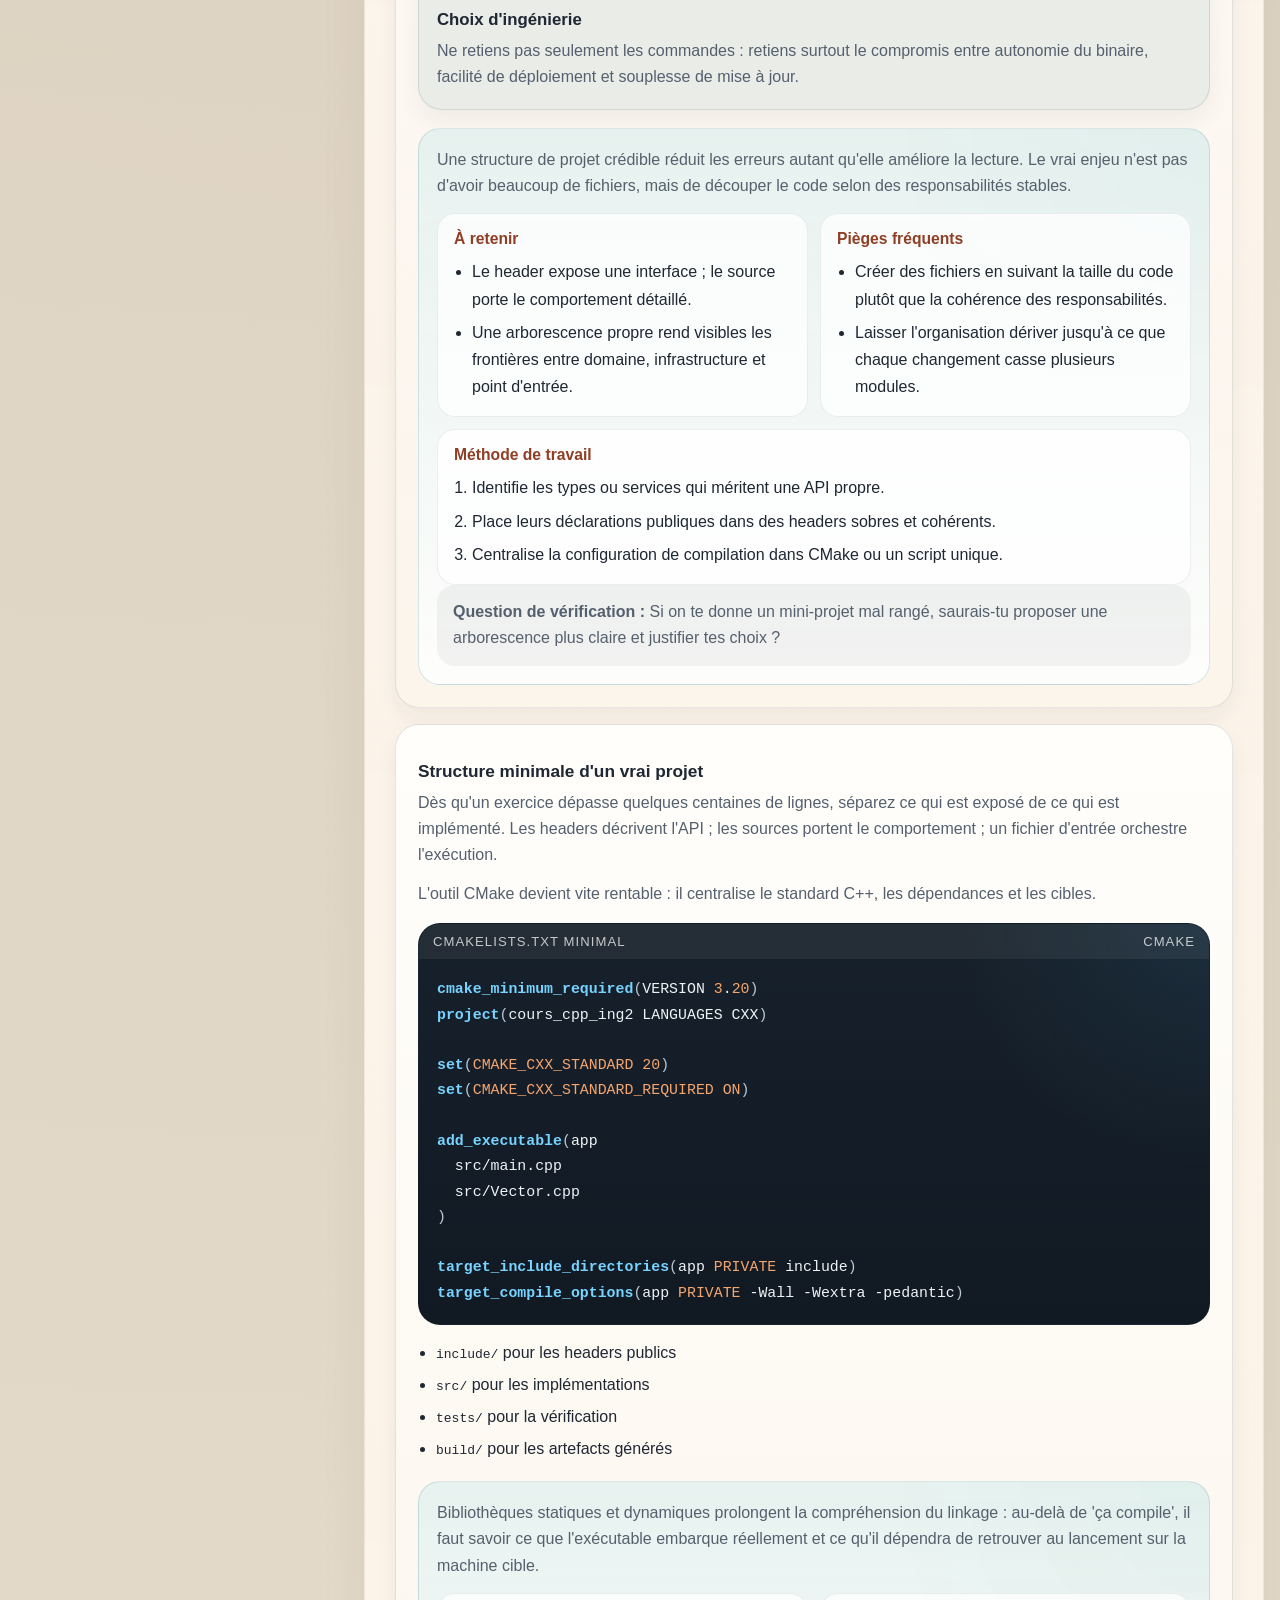
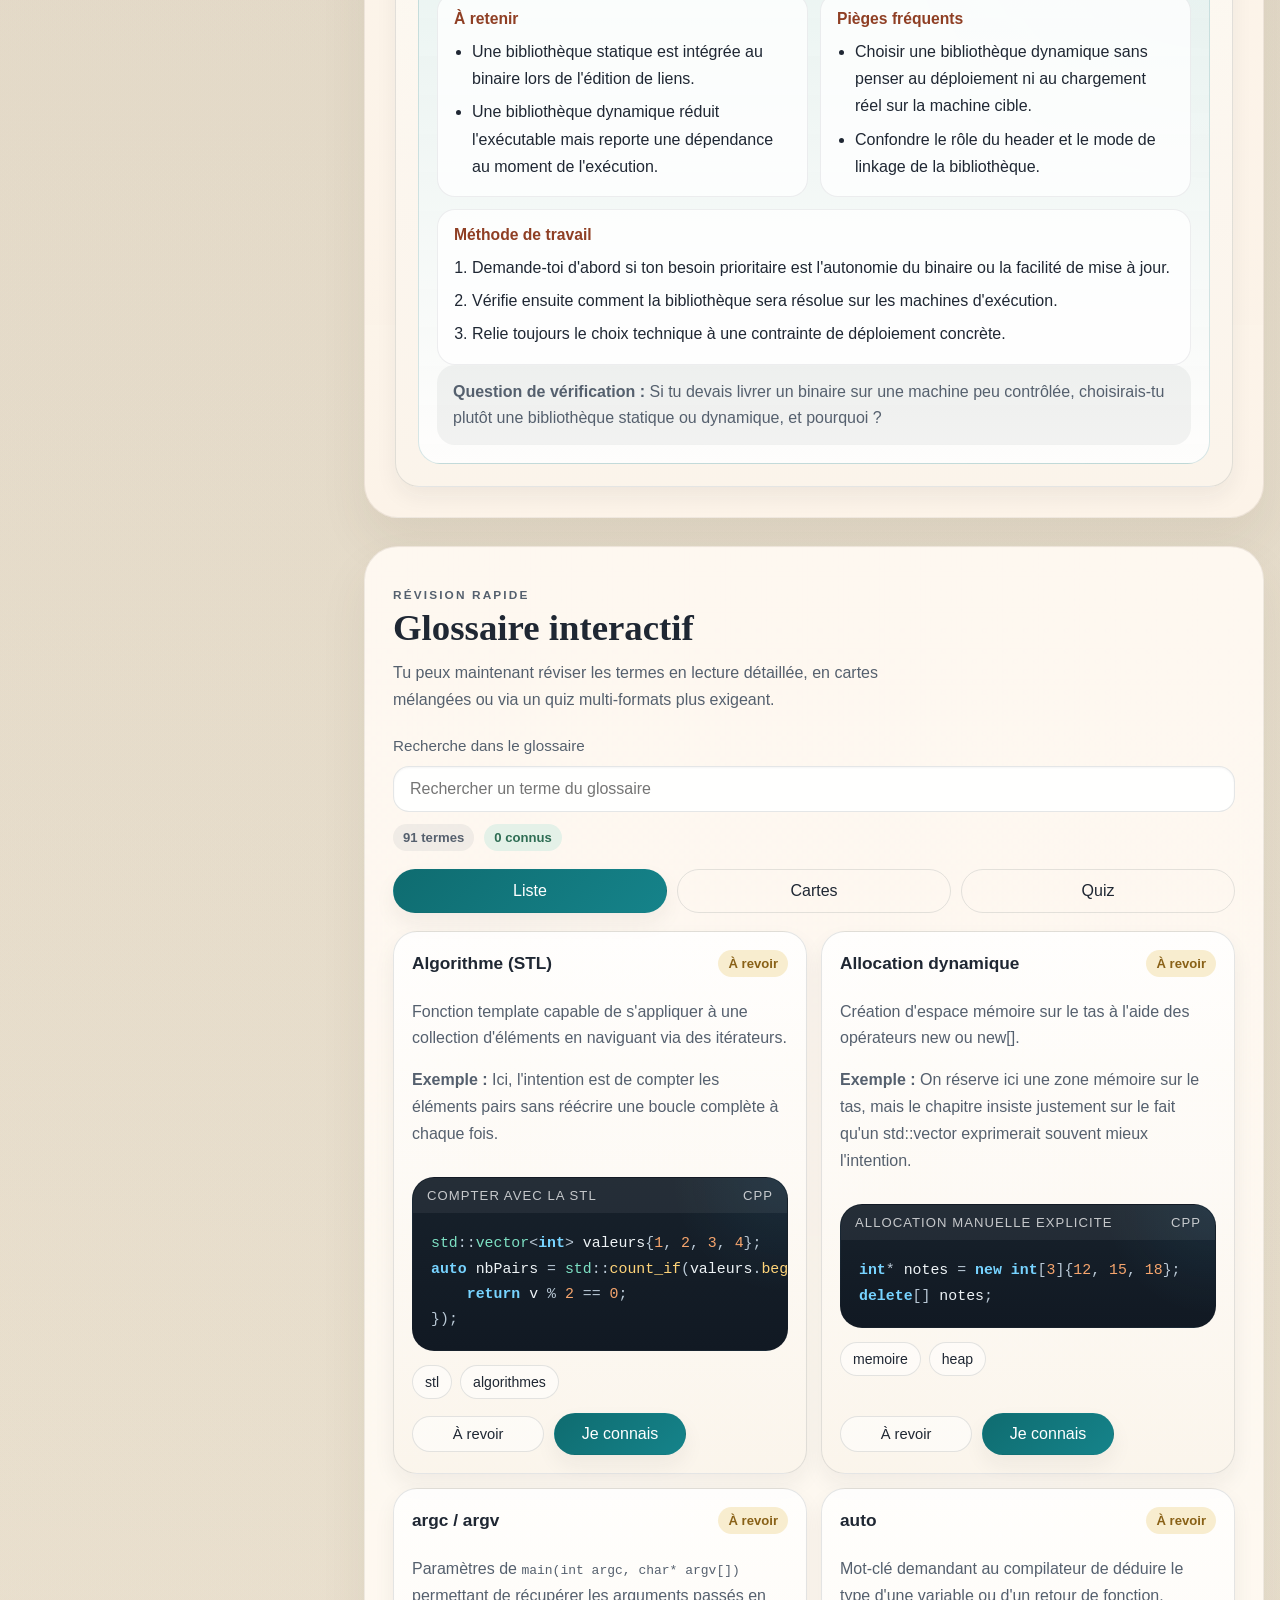
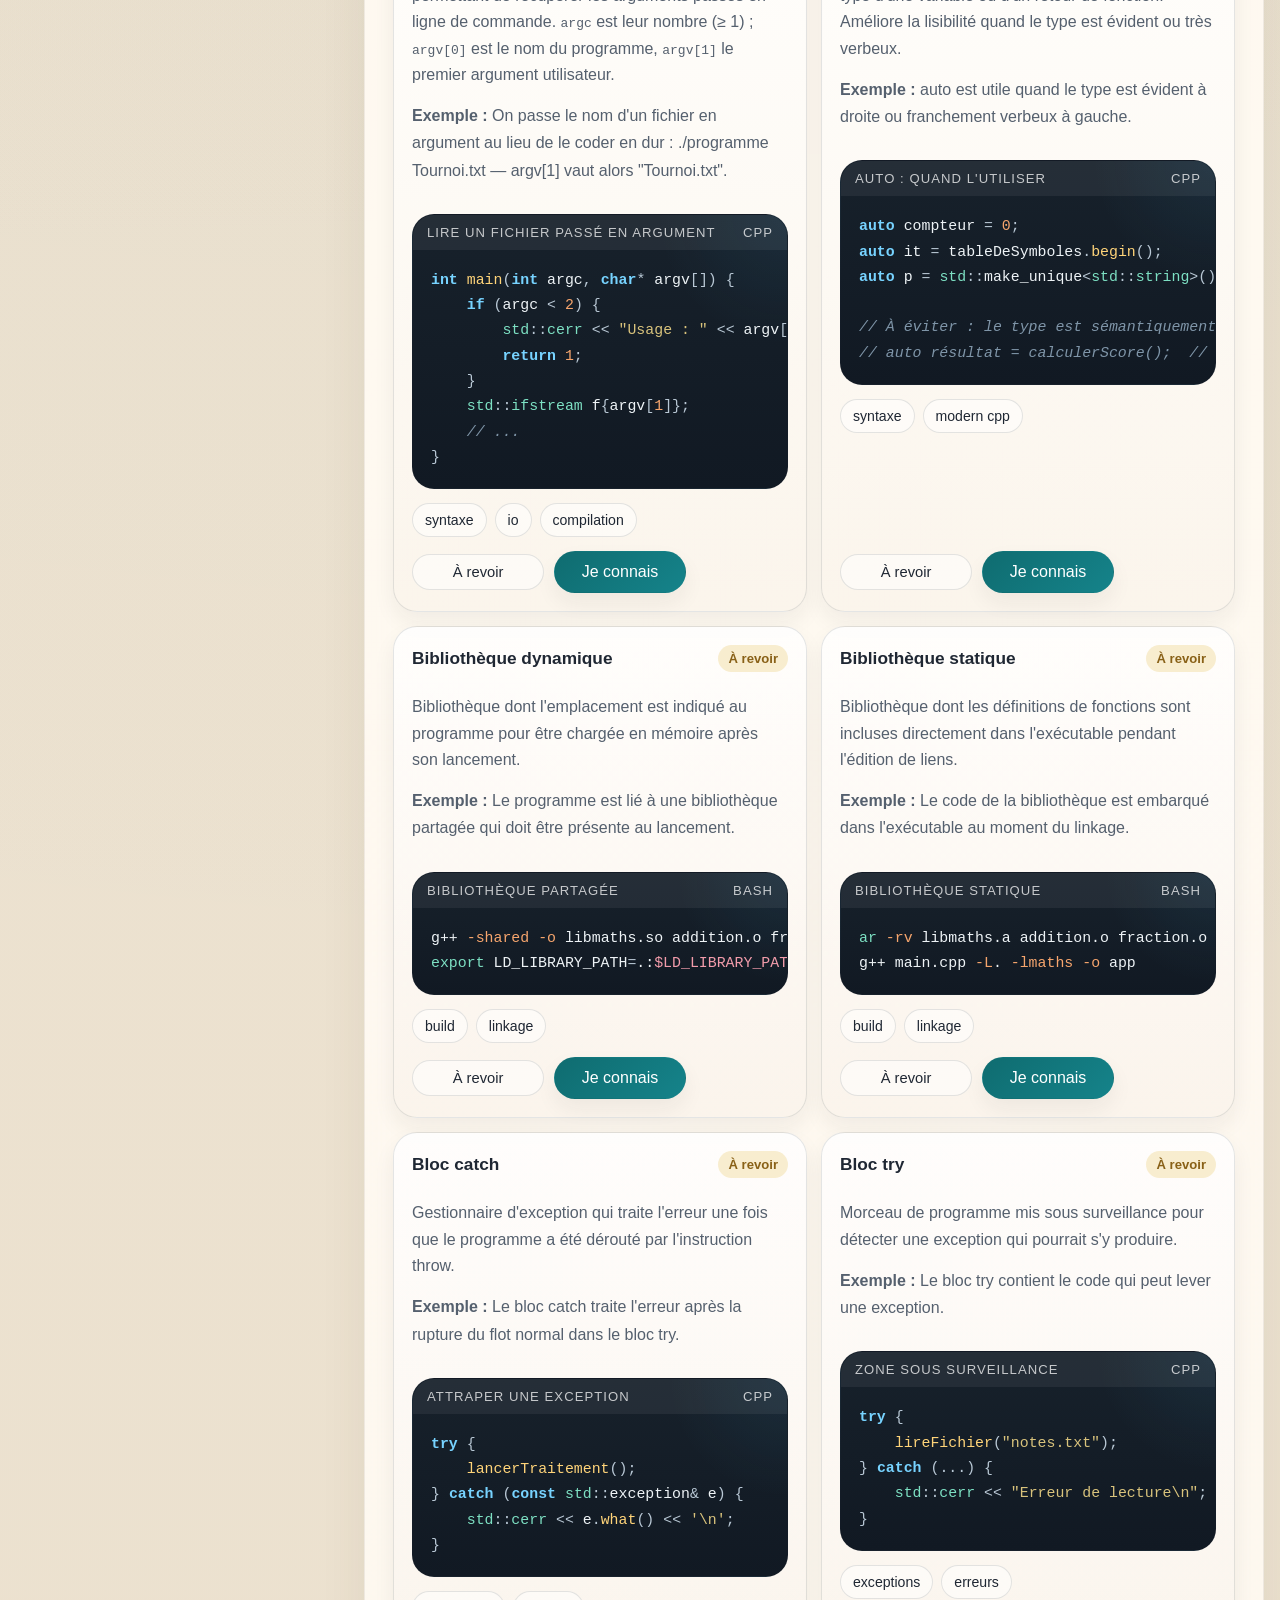
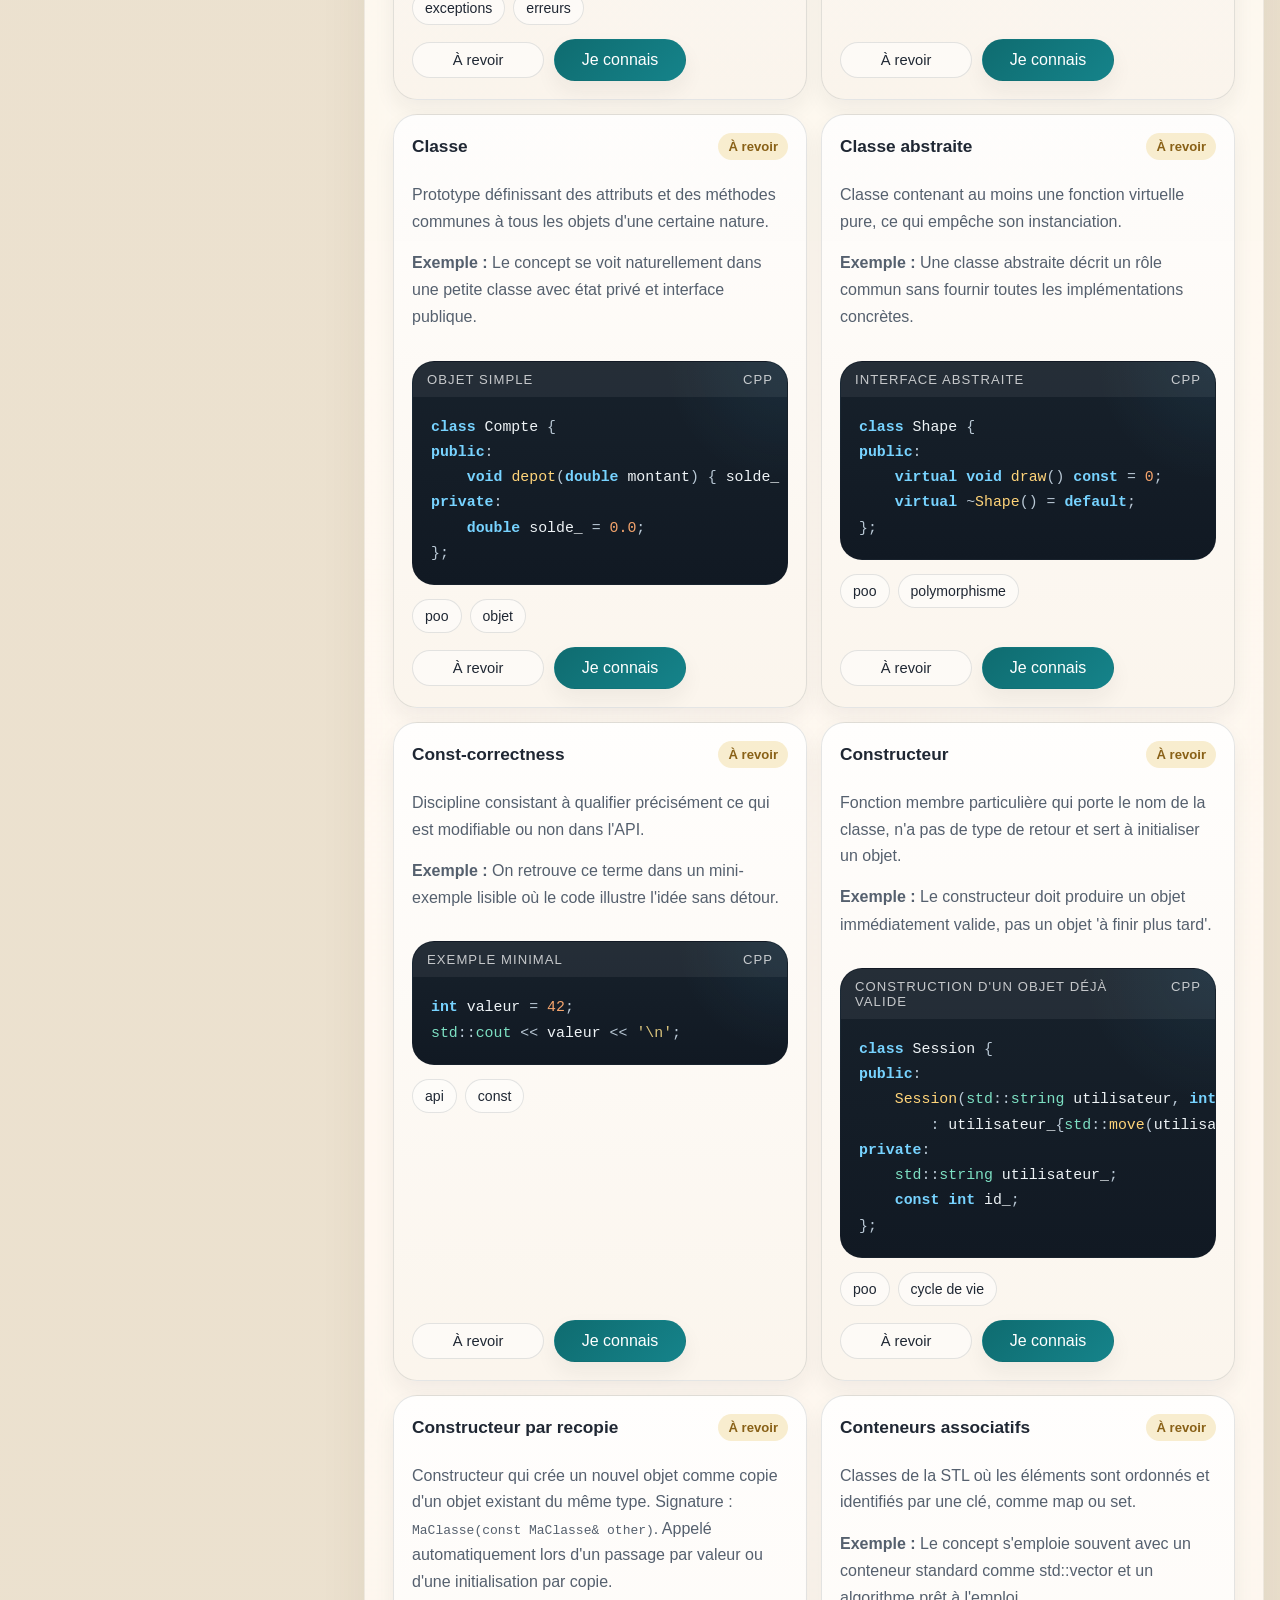
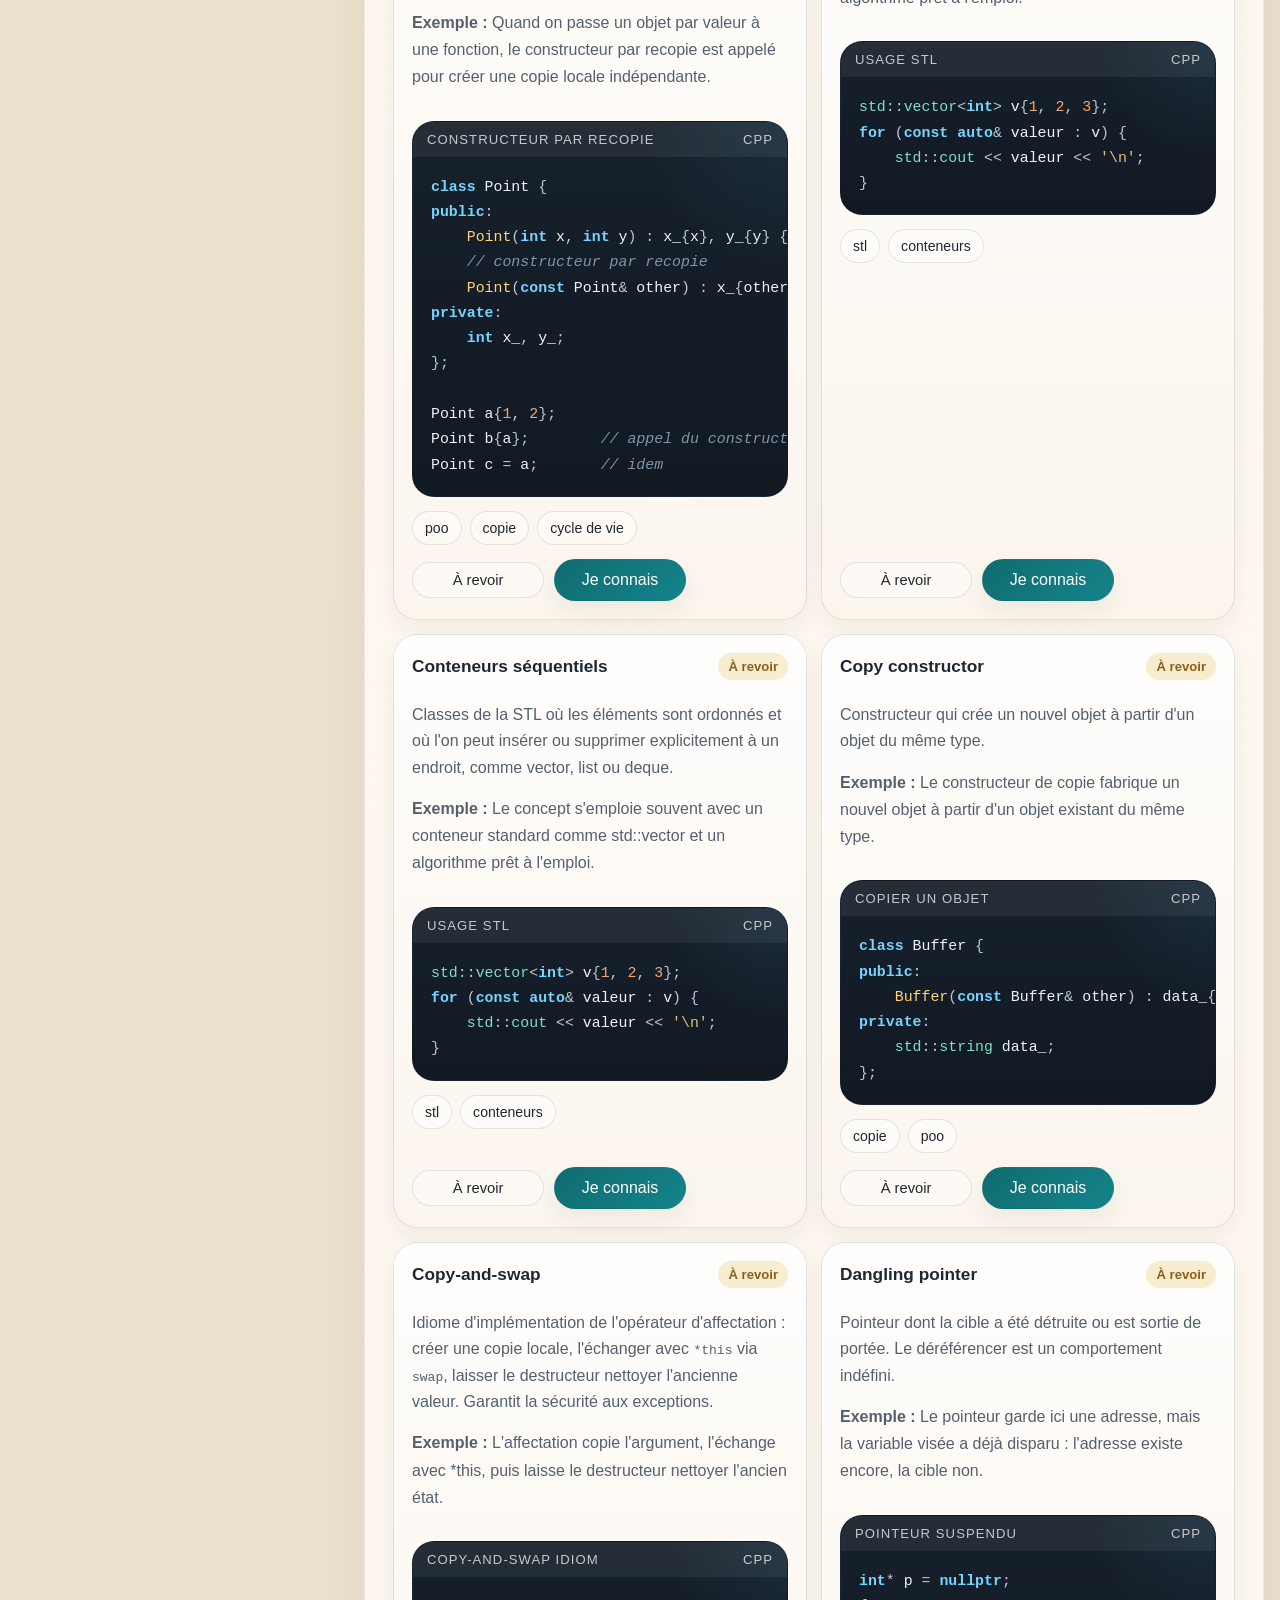
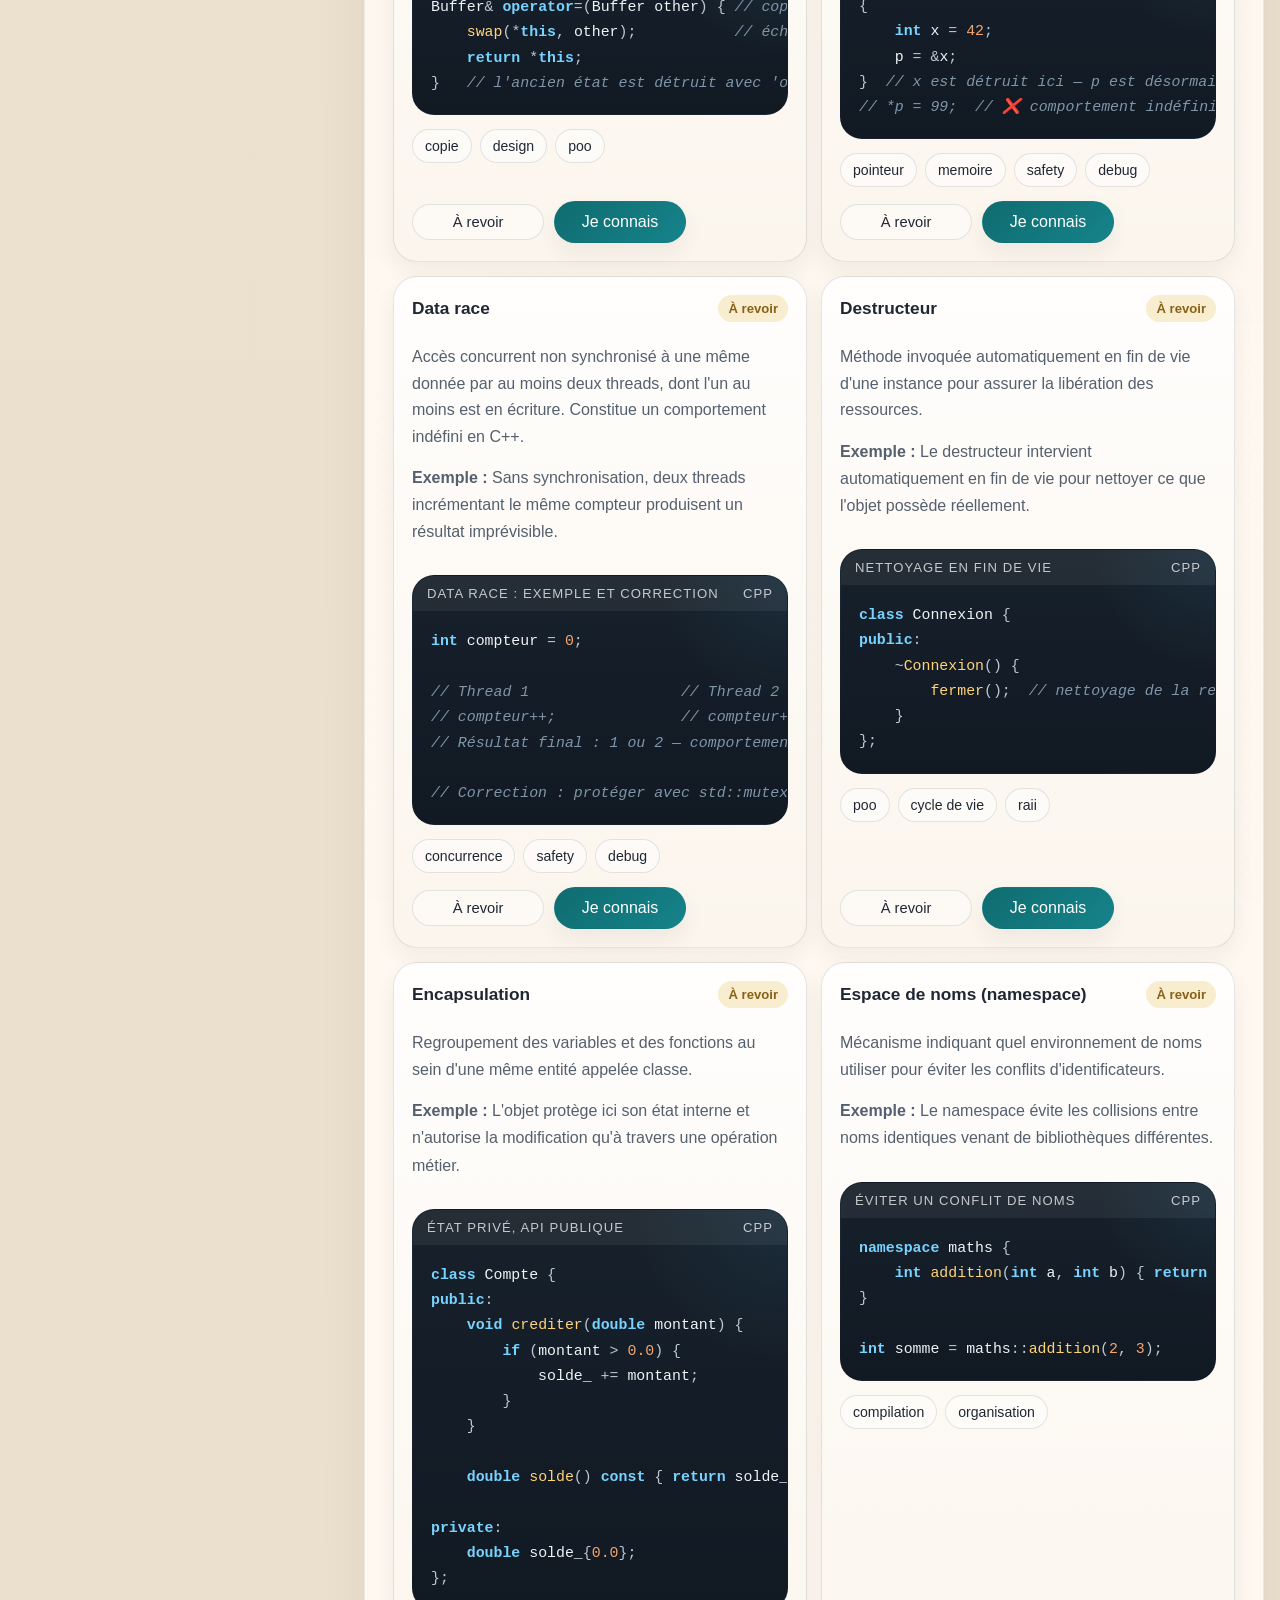
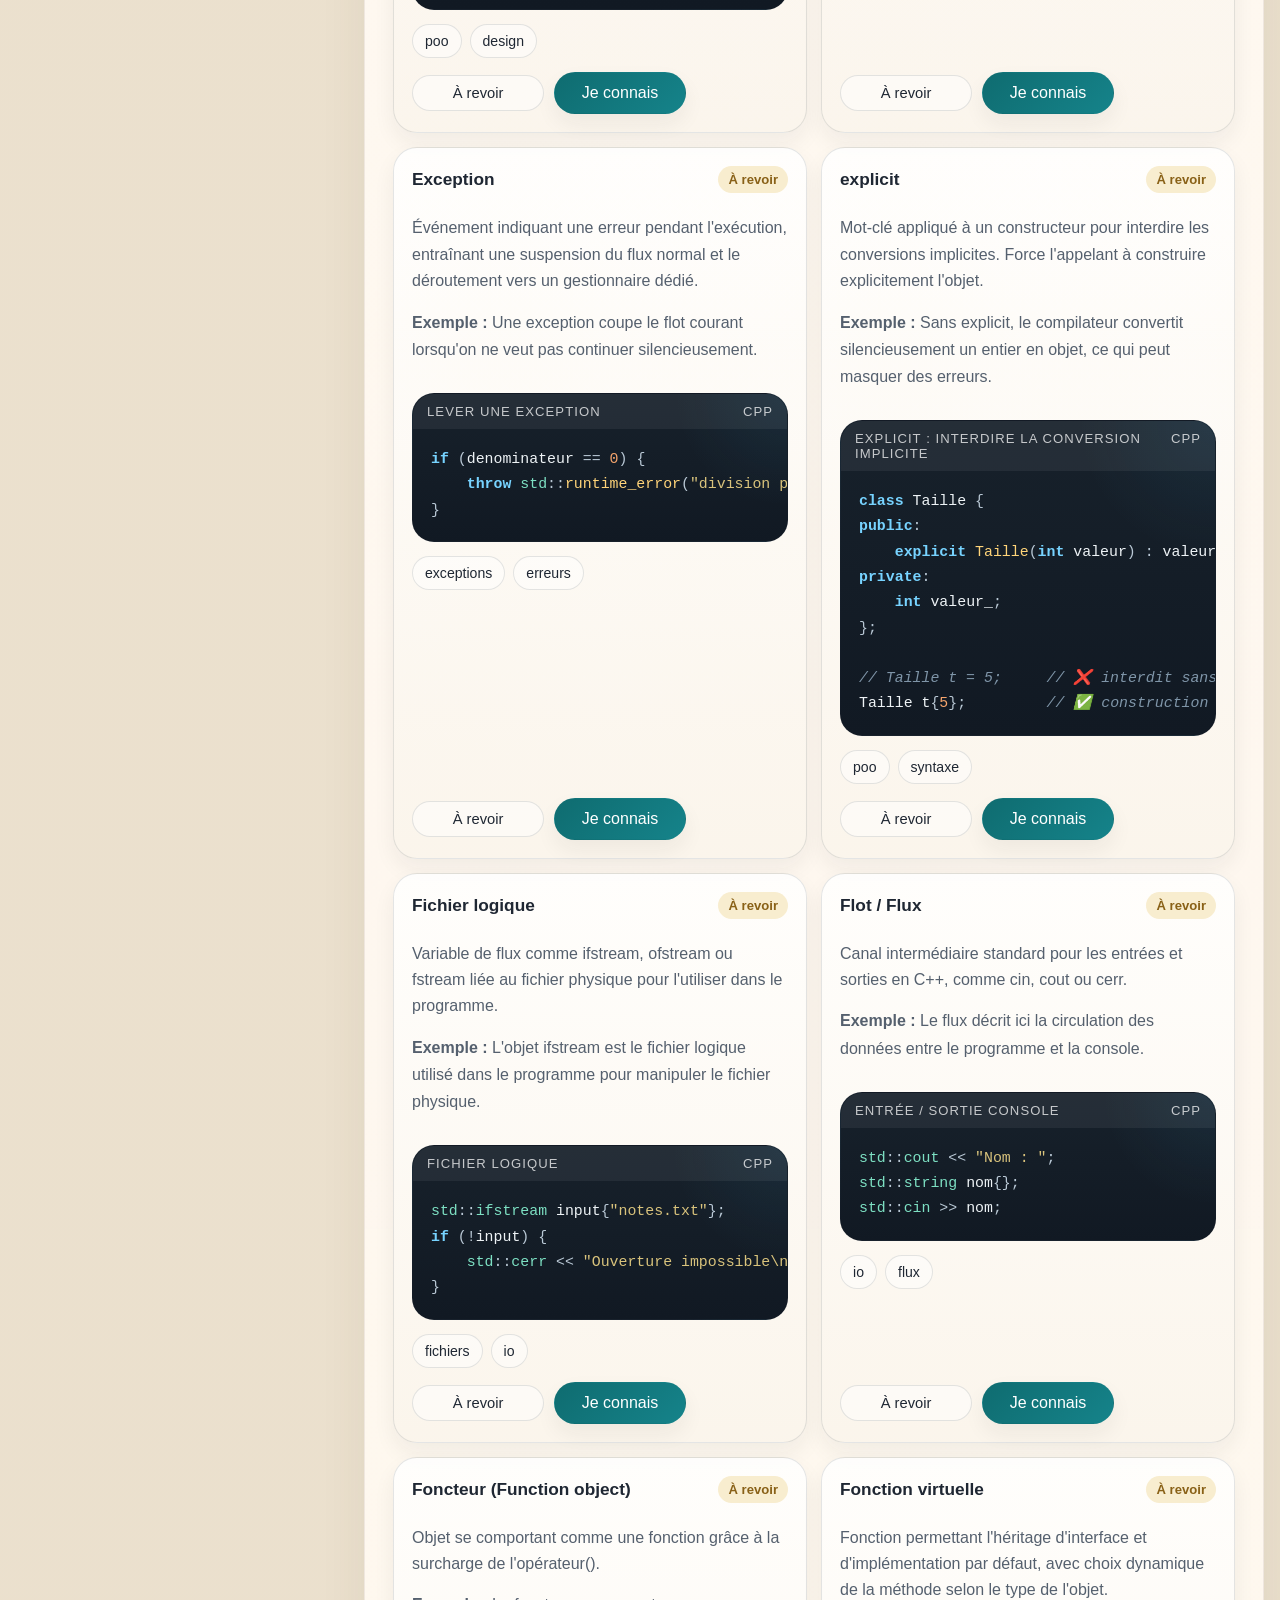
==== commit 764b6bf2: "refactor: enhance glossary definitions, update UI layout, and modularize course data utilities" ====
--- a/index.html
+++ b/index.html
@@ -33,6 +33,10 @@
       <div class="sidebar-shell">
         <section class="brand-block brand-block--compact" aria-label="Identité du cours">
           <p class="eyebrow">C++ ING2</p>
+          <h1>Cours C++ complet</h1>
+          <p class="brand-copy">
+            Support interactif sans build pour réviser le parcours ING2, suivre sa progression et s'entraîner.
+          </p>
         </section>
 
         <section class="sidebar-card">
@@ -81,8 +85,8 @@
     <main class="workspace">
       <section class="assistant-panel is-hidden" id="assistantPanel" hidden aria-live="polite"></section>
       <header class="hero" id="hero"></header>
-      <section class="chapter-panel" id="chapterPanel"></section>
-<section class="glossary-panel" id="glossaryPanel"></section>
+      <section class="chapter-panel" id="chapterPanel" tabindex="-1"></section>
+      <section class="glossary-panel" id="glossaryPanel"></section>
     </main>
   </div>
 
--- a/styles/main.css
+++ b/styles/main.css
@@ -167,7 +167,6 @@
 .brand-block,
 .sidebar-card,
 .hero,
-.overview-panel,
 .chapter-panel,
 .glossary-panel,
 .noscript {
@@ -311,6 +310,11 @@
   font-size: 0.95rem;
 }
 
+.field-label--inline {
+  flex-basis: 100%;
+  margin-bottom: 0;
+}
+
 .helper-text {
   margin: 10px 0 0;
   color: var(--ink-muted);
@@ -393,8 +397,7 @@
   border-color: rgba(46, 109, 84, 0.28);
 }
 
-.chapter-nav__topline,
-.chapter-card__topline {
+.chapter-nav__topline {
   display: flex;
   align-items: center;
   justify-content: space-between;
@@ -402,15 +405,12 @@
   margin-bottom: 8px;
 }
 
-.chapter-nav__title,
-.chapter-card__title {
+.chapter-nav__title {
   margin: 0;
   font-weight: 700;
   font-size: 1rem;
 }
 
-.chapter-nav__summary,
-.chapter-card__summary,
 .lesson-section p,
 .exercise-card__prompt,
 .glossary-card__text,
@@ -420,10 +420,6 @@
   color: var(--ink-soft);
 }
 
-.chapter-nav__summary {
-  font-size: 0.93rem;
-}
-
 .chapter-nav__footer {
   display: flex;
   flex-wrap: wrap;
@@ -438,7 +434,6 @@
 }
 
 .hero,
-.overview-panel,
 .chapter-panel,
 .glossary-panel,
 .noscript {
@@ -497,17 +492,14 @@
   justify-content: flex-start;
 }
 
-.hero-badges,
 .chapter-head__badges,
 .glossary-card__tags,
-.exercise-card__chips,
-.chapter-card__chips {
+.exercise-card__chips {
   display: flex;
   flex-wrap: wrap;
   gap: 8px;
 }
 
-.pill,
 .glossary-tag {
   display: inline-flex;
   align-items: center;
@@ -517,51 +509,6 @@
   font-size: 0.88rem;
 }
 
-.pill--accent {
-  background: rgba(201, 109, 74, 0.12);
-  color: var(--accent-dark);
-}
-
-.pill--teal {
-  background: rgba(15, 108, 112, 0.12);
-  color: var(--teal);
-}
-
-.pill--gold {
-  background: rgba(199, 143, 45, 0.16);
-  color: #896117;
-}
-
-.hero-stats {
-  display: grid;
-  grid-template-columns: repeat(2, minmax(0, 1fr));
-  gap: 12px;
-}
-
-.hero__aside {
-  display: grid;
-  gap: 14px;
-}
-
-.stat-card {
-  padding: 18px;
-  border-radius: 22px;
-  background: rgba(255, 255, 255, 0.72);
-  border: 1px solid var(--border);
-  box-shadow: var(--shadow-soft);
-}
-
-.stat-card strong {
-  display: block;
-  font-size: 2rem;
-  color: var(--ink);
-}
-
-.stat-card span {
-  color: var(--ink-soft);
-  line-height: 1.55;
-}
-
 .hero-actions {
   display: flex;
   flex-wrap: wrap;
@@ -569,40 +516,10 @@
   margin-top: 18px;
 }
 
-.hero-context {
-  display: flex;
-  flex-wrap: wrap;
-  gap: 8px;
-  margin-top: 16px;
-}
-
-.focus-card {
-  padding: 20px;
-  border-radius: 24px;
-  background:
-    linear-gradient(180deg, rgba(255, 255, 255, 0.92), rgba(246, 240, 230, 0.88)),
-    radial-gradient(circle at top right, rgba(201, 109, 74, 0.08), transparent 34%);
-  border: 1px solid var(--border);
-  box-shadow: var(--shadow-soft);
-}
-
-.focus-card h3 {
-  margin: 0;
-  font-size: 1.2rem;
-}
-
-.focus-card__meta {
-  display: flex;
-  flex-wrap: wrap;
-  gap: 8px;
-  margin-top: 16px;
-}
-
 .action-button--outline {
   background: transparent;
 }
 
-.overview-panel__head,
 .chapter-head,
 .glossary-head {
   display: flex;
@@ -613,7 +530,6 @@
   margin-bottom: 24px;
 }
 
-.overview-panel h2,
 .chapter-head h2,
 .glossary-head h2 {
   margin: 0;
@@ -621,138 +537,6 @@
   font-size: clamp(1.7rem, 3vw, 2.3rem);
 }
 
-.overview-panel__toolbar {
-  display: flex;
-  flex-wrap: wrap;
-  gap: 10px;
-  align-items: center;
-}
-
-.overview-dashboard {
-  display: grid;
-  grid-template-columns: minmax(0, 1.3fr) minmax(0, 1fr) minmax(0, 0.9fr);
-  gap: 16px;
-}
-
-.overview-card {
-  padding: 22px;
-  border-radius: 24px;
-  border: 1px solid var(--border);
-  background:
-    linear-gradient(180deg, rgba(255, 255, 255, 0.88), rgba(248, 241, 231, 0.9)),
-    radial-gradient(circle at top right, rgba(15, 108, 112, 0.08), transparent 36%);
-  box-shadow: var(--shadow-soft);
-}
-
-.overview-card--primary {
-  background:
-    linear-gradient(180deg, rgba(255, 255, 255, 0.92), rgba(244, 235, 225, 0.96)),
-    radial-gradient(circle at top right, rgba(201, 109, 74, 0.14), transparent 34%);
-}
-
-.overview-card__eyebrow {
-  display: inline-flex;
-  margin-bottom: 12px;
-  color: var(--teal);
-  font-size: 0.78rem;
-  font-weight: 800;
-  letter-spacing: 0.12em;
-  text-transform: uppercase;
-}
-
-.overview-card h3 {
-  margin: 0 0 10px;
-  font-size: 1.18rem;
-}
-
-.overview-card p {
-  margin: 0;
-  color: var(--ink-soft);
-  line-height: 1.7;
-}
-
-.overview-card__actions {
-  display: flex;
-  flex-wrap: wrap;
-  gap: 10px;
-  margin-top: 18px;
-}
-
-.overview-card__empty,
-.overview-card__hint {
-  color: var(--ink-soft);
-}
-
-.overview-card__hint {
-  margin-top: 16px;
-}
-
-.overview-list {
-  display: grid;
-  gap: 10px;
-}
-
-.overview-link {
-  width: 100%;
-  padding: 14px 16px;
-  border-radius: 18px;
-  border: 1px solid rgba(39, 48, 61, 0.08);
-  background: rgba(255, 255, 255, 0.64);
-  text-align: left;
-  cursor: pointer;
-  transition: transform 160ms ease, border-color 160ms ease, background 160ms ease;
-}
-
-.overview-link:hover {
-  transform: translateY(-1px);
-  border-color: rgba(15, 108, 112, 0.24);
-  background: rgba(255, 255, 255, 0.82);
-}
-
-.overview-link__title,
-.overview-link__meta {
-  display: block;
-}
-
-.overview-link__title {
-  font-weight: 800;
-  color: var(--ink);
-}
-
-.overview-link__meta {
-  margin-top: 4px;
-  color: var(--ink-soft);
-  font-size: 0.92rem;
-}
-
-.overview-levels {
-  display: grid;
-  gap: 10px;
-}
-
-.overview-level {
-  display: flex;
-  align-items: center;
-  justify-content: space-between;
-  gap: 12px;
-  padding: 12px 14px;
-  border-radius: 18px;
-  background: rgba(31, 39, 51, 0.05);
-}
-
-.overview-level strong {
-  font-size: 1.05rem;
-  color: var(--ink);
-}
-
-.overview-grid {
-  display: grid;
-  grid-template-columns: repeat(4, minmax(0, 1fr));
-  gap: 14px;
-}
-
-.phase-card,
-.chapter-card,
 .lesson-section,
 .exercise-card,
 .glossary-card,
@@ -765,30 +549,9 @@
   box-shadow: var(--shadow-soft);
 }
 
-.phase-card,
-.chapter-card,
 .glossary-card {
   padding: 18px;
 }
-
-.phase-card {
-  background:
-    linear-gradient(180deg, rgba(255, 255, 255, 0.92), rgba(250, 242, 231, 0.9));
-}
-
-.phase-card__index {
-  display: inline-flex;
-  align-items: center;
-  justify-content: center;
-  width: 40px;
-  height: 40px;
-  border-radius: 16px;
-  background: var(--teal-soft);
-  color: var(--teal);
-  font-weight: 800;
-}
-
-.phase-card h3,
 .lesson-section h3,
 .exercise-card h3,
 .glossary-card h3,
@@ -797,15 +560,12 @@
   font-size: 1.08rem;
 }
 
-.phase-card p,
-.chapter-card__summary,
 .exercise-card__prompt,
 .glossary-card__text,
 .quiz-card p {
   color: var(--ink-soft);
 }
 
-.phase-card ul,
 .bullet-list,
 .check-list,
 .exercise-list {
@@ -815,27 +575,146 @@
   line-height: 1.75;
 }
 
-.phase-card li + li,
 .bullet-list li + li,
 .check-list li + li,
 .exercise-list li + li {
   margin-top: 4px;
 }
 
-.chapter-card {
+.video-grid {
+  display: grid;
+  grid-template-columns: repeat(auto-fit, minmax(220px, 1fr));
+  gap: 14px;
+  margin-top: 18px;
+}
+
+.video-card {
+  display: flex;
+  flex-direction: column;
+  min-height: 100%;
+  overflow: hidden;
+  border-radius: 22px;
+  border: 1px solid rgba(39, 48, 61, 0.1);
+  background:
+    linear-gradient(180deg, rgba(255, 255, 255, 0.92), rgba(247, 240, 229, 0.88));
+  box-shadow: 0 14px 28px rgba(82, 58, 36, 0.08);
+  color: inherit;
+  text-decoration: none;
+  transition: transform 180ms ease, box-shadow 180ms ease, border-color 180ms ease;
+}
+
+.video-card:hover,
+.video-card:focus-visible {
+  transform: translateY(-3px);
+  border-color: rgba(15, 108, 112, 0.24);
+  box-shadow: 0 20px 34px rgba(82, 58, 36, 0.12);
+}
+
+.video-card:focus-visible {
+  outline: 3px solid rgba(15, 108, 112, 0.18);
+  outline-offset: 3px;
+}
+
+.video-card__media {
+  position: relative;
+  display: block;
+  aspect-ratio: 16 / 9;
+  overflow: hidden;
+  background:
+    linear-gradient(135deg, rgba(21, 28, 37, 0.95), rgba(35, 42, 51, 0.92));
+}
+
+.video-card__thumb {
   width: 100%;
-  cursor: pointer;
-  text-align: left;
-  font: inherit;
-}
-
-.chapter-card.is-active {
-  border-color: rgba(15, 108, 112, 0.28);
-  background: linear-gradient(180deg, rgba(15, 108, 112, 0.08), rgba(255, 255, 255, 0.82));
-}
-
-.chapter-card.is-complete {
-  border-color: rgba(46, 109, 84, 0.35);
+  height: 100%;
+  object-fit: cover;
+  transition: transform 220ms ease, opacity 220ms ease;
+}
+
+.video-card:hover .video-card__thumb,
+.video-card:focus-visible .video-card__thumb {
+  transform: scale(1.03);
+}
+
+.video-card__media::after {
+  content: "";
+  position: absolute;
+  inset: 0;
+  background:
+    linear-gradient(180deg, rgba(17, 25, 34, 0.05), rgba(17, 25, 34, 0.34));
+}
+
+.video-card__badge {
+  position: absolute;
+  top: 12px;
+  left: 12px;
+  z-index: 1;
+  display: inline-flex;
+  align-items: center;
+  gap: 6px;
+  padding: 6px 10px;
+  border-radius: 999px;
+  background: rgba(18, 25, 33, 0.72);
+  color: #fff7ee;
+  font-size: 0.72rem;
+  font-weight: 800;
+  letter-spacing: 0.12em;
+  text-transform: uppercase;
+}
+
+.video-card__play {
+  position: absolute;
+  top: 50%;
+  left: 50%;
+  z-index: 1;
+  width: 62px;
+  height: 62px;
+  border-radius: 999px;
+  transform: translate(-50%, -50%);
+  background: rgba(18, 25, 33, 0.74);
+  box-shadow: 0 16px 28px rgba(18, 25, 33, 0.24);
+}
+
+.video-card__play::before {
+  content: "";
+  position: absolute;
+  top: 50%;
+  left: 50%;
+  transform: translate(-36%, -50%);
+  width: 0;
+  height: 0;
+  border-top: 11px solid transparent;
+  border-bottom: 11px solid transparent;
+  border-left: 18px solid #fff7ee;
+}
+
+.video-card__body {
+  display: flex;
+  flex: 1 1 auto;
+  flex-direction: column;
+  gap: 10px;
+  padding: 16px 16px 18px;
+}
+
+.video-card__title {
+  font-family: var(--font-display);
+  font-size: 1rem;
+  line-height: 1.35;
+  color: var(--ink);
+}
+
+.video-card__note {
+  color: var(--ink-soft);
+  line-height: 1.65;
+}
+
+.video-card__cta {
+  margin-top: auto;
+  color: var(--teal);
+  font-size: 0.82rem;
+  font-weight: 800;
+  letter-spacing: 0.08em;
+  text-transform: uppercase;
 }
 
 .chapter-card__number,
@@ -872,12 +751,6 @@
   color: var(--success);
 }
 
-.chapter-card__cta {
-  margin: 14px 0 0;
-  color: var(--teal);
-  font-weight: 700;
-}
-
 .chapter-panel {
   display: flex;
   flex-direction: column;
@@ -952,6 +825,11 @@
   background: rgba(250, 246, 239, 0.84);
   backdrop-filter: blur(14px);
   box-shadow: var(--shadow-soft);
+}
+
+.course-tabpanel,
+.glossary-mode-panel {
+  margin-top: 18px;
 }
 
 .tab-panel {
@@ -1587,7 +1465,6 @@
 }
 
 .hero,
-.overview-panel,
 .chapter-panel,
 .glossary-panel,
 .assistant-panel,
@@ -1736,49 +1613,6 @@
   color: #fff7ee;
 }
 
-.overview-panel {
-  padding: 26px 28px 30px;
-}
-
-.overview-rail {
-  position: relative;
-  display: grid;
-  grid-template-columns: repeat(4, minmax(0, 1fr));
-  gap: 16px;
-}
-
-.overview-rail::before {
-  content: "";
-  position: absolute;
-  left: 28px;
-  right: 28px;
-  top: 26px;
-  height: 1px;
-  background: linear-gradient(90deg, rgba(201, 109, 74, 0.22), rgba(15, 108, 112, 0.22));
-}
-
-.phase-card {
-  position: relative;
-  padding: 22px 20px 20px;
-  background:
-    linear-gradient(180deg, rgba(255, 255, 255, 0.82), rgba(251, 244, 234, 0.88));
-}
-
-.phase-card__index {
-  position: relative;
-  z-index: 1;
-  width: 46px;
-  height: 46px;
-  margin-bottom: 14px;
-  border-radius: 18px;
-  background: linear-gradient(135deg, rgba(15, 108, 112, 0.16), rgba(201, 109, 74, 0.2));
-}
-
-.phase-card ul {
-  margin-top: 12px;
-  color: var(--ink-soft);
-}
-
 .chapter-panel {
   padding: 30px;
 }
@@ -2067,8 +1901,6 @@
     grid-template-columns: 290px minmax(0, 1fr);
   }
 
-  .overview-grid,
-  .overview-dashboard,
   .goal-grid {
     grid-template-columns: repeat(2, minmax(0, 1fr));
   }
@@ -2118,7 +1950,6 @@
   .brand-block,
   .sidebar-card,
   .hero,
-  .overview-panel,
   .chapter-panel,
   .glossary-panel,
   .assistant-panel {
@@ -2126,20 +1957,15 @@
     padding: 20px;
   }
 
-  .hero-stats,
-  .overview-grid,
   .goal-grid {
     grid-template-columns: 1fr;
   }
 
   .chapter-nav__item,
-  .phase-card,
-  .chapter-card,
   .lesson-section,
   .exercise-card,
   .quiz-card,
-  .glossary-card,
-  .focus-card {
+  .glossary-card {
     border-radius: 18px;
   }
 
@@ -2155,22 +1981,12 @@
     justify-content: center;
   }
 
-  .overview-panel__toolbar,
   .chapter-head__actions {
     width: 100%;
   }
 }
 
 @media (max-width: 1260px) {
-  .overview-dashboard,
-  .overview-rail {
-    grid-template-columns: repeat(2, minmax(0, 1fr));
-  }
-
-  .overview-rail::before {
-    display: none;
-  }
-
   .chapter-head {
     grid-template-columns: 1fr;
   }
@@ -2188,8 +2004,6 @@
   }
 
   .hero__layout,
-  .overview-dashboard,
-  .overview-rail,
   .chapter-head,
   .lesson-deep-dive__grid,
   .quiz-grid,
@@ -2220,7 +2034,6 @@
   }
 
   .hero,
-  .overview-panel,
   .chapter-panel,
   .glossary-panel,
   .assistant-panel {
@@ -2240,8 +2053,6 @@
     border-radius: 22px;
   }
 
-  .overview-dashboard,
-  .overview-rail,
   .goal-grid,
   .hero-facts {
     grid-template-columns: 1fr;
@@ -2250,8 +2061,7 @@
   .glossary-mode-switch,
   .glossary-topbar__meta,
   .glossary-card__actions,
-  .glossary-study__actions,
-  .overview-card__actions {
+  .glossary-study__actions {
     width: 100%;
   }
 
@@ -2261,8 +2071,6 @@
   }
 
   .hero-actions .action-button,
-  .overview-card__actions .ghost-button,
-  .overview-card__actions .action-button,
   .chapter-head__actions .ghost-button,
   .chapter-head__actions .action-button,
   .glossary-card__actions .ghost-button,
@@ -2284,3 +2092,18 @@
     border-radius: 22px;
   }
 }
+
+@media (prefers-reduced-motion: reduce) {
+  html {
+    scroll-behavior: auto;
+  }
+
+  *,
+  *::before,
+  *::after {
+    animation-duration: 0.01ms !important;
+    animation-iteration-count: 1 !important;
+    transition-duration: 0.01ms !important;
+    scroll-behavior: auto !important;
+  }
+}
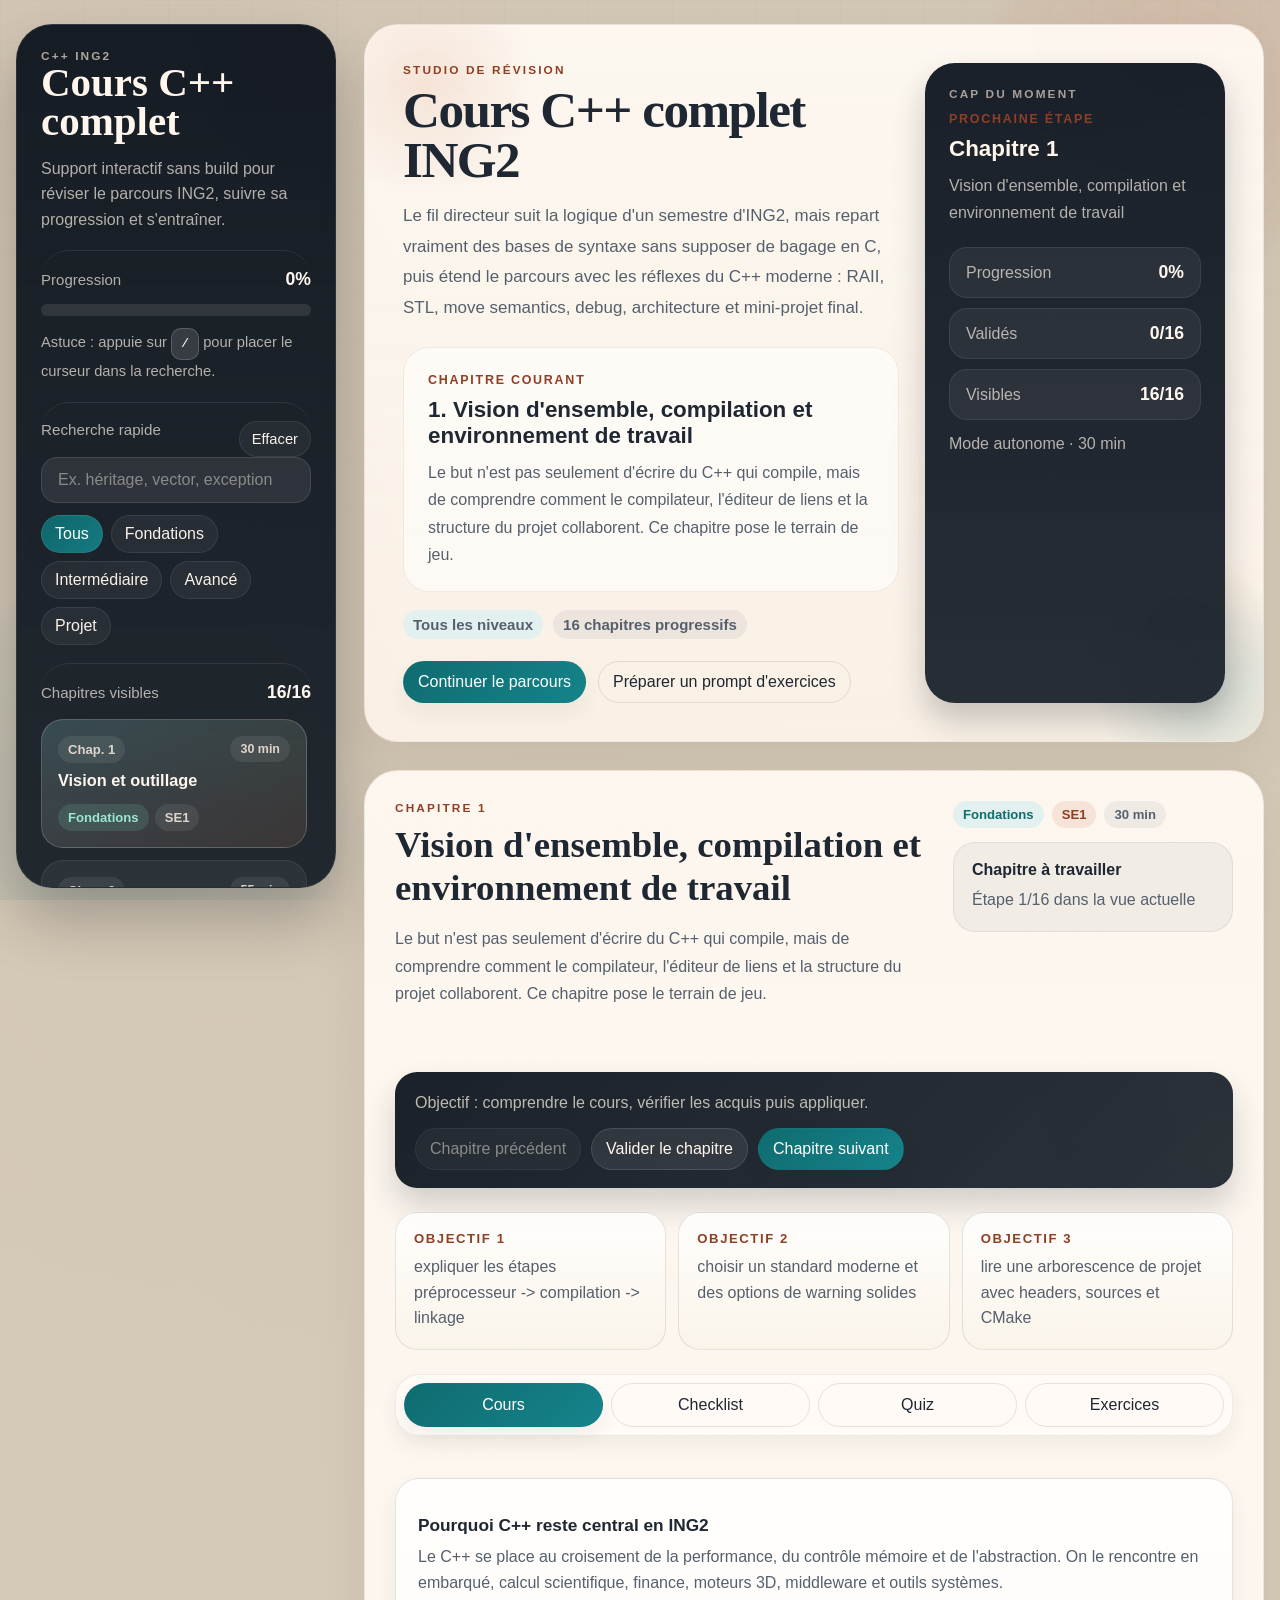
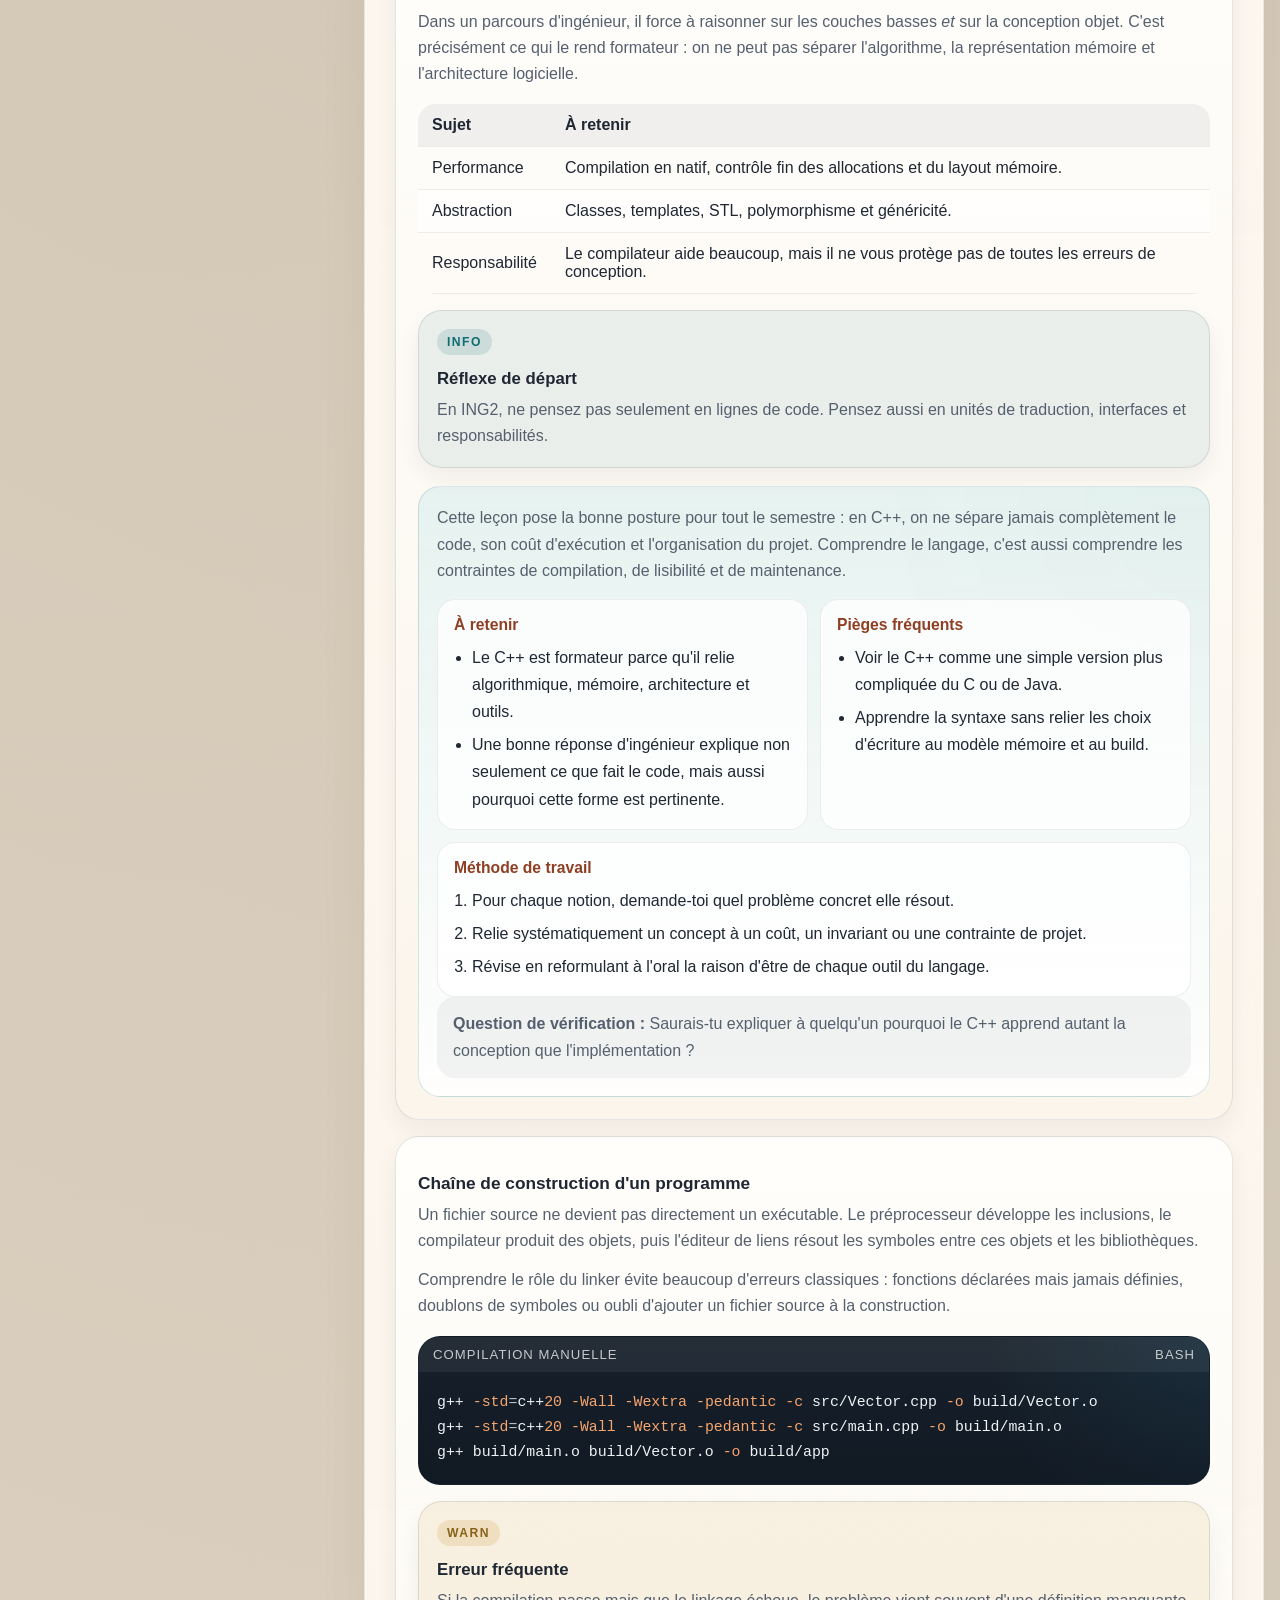
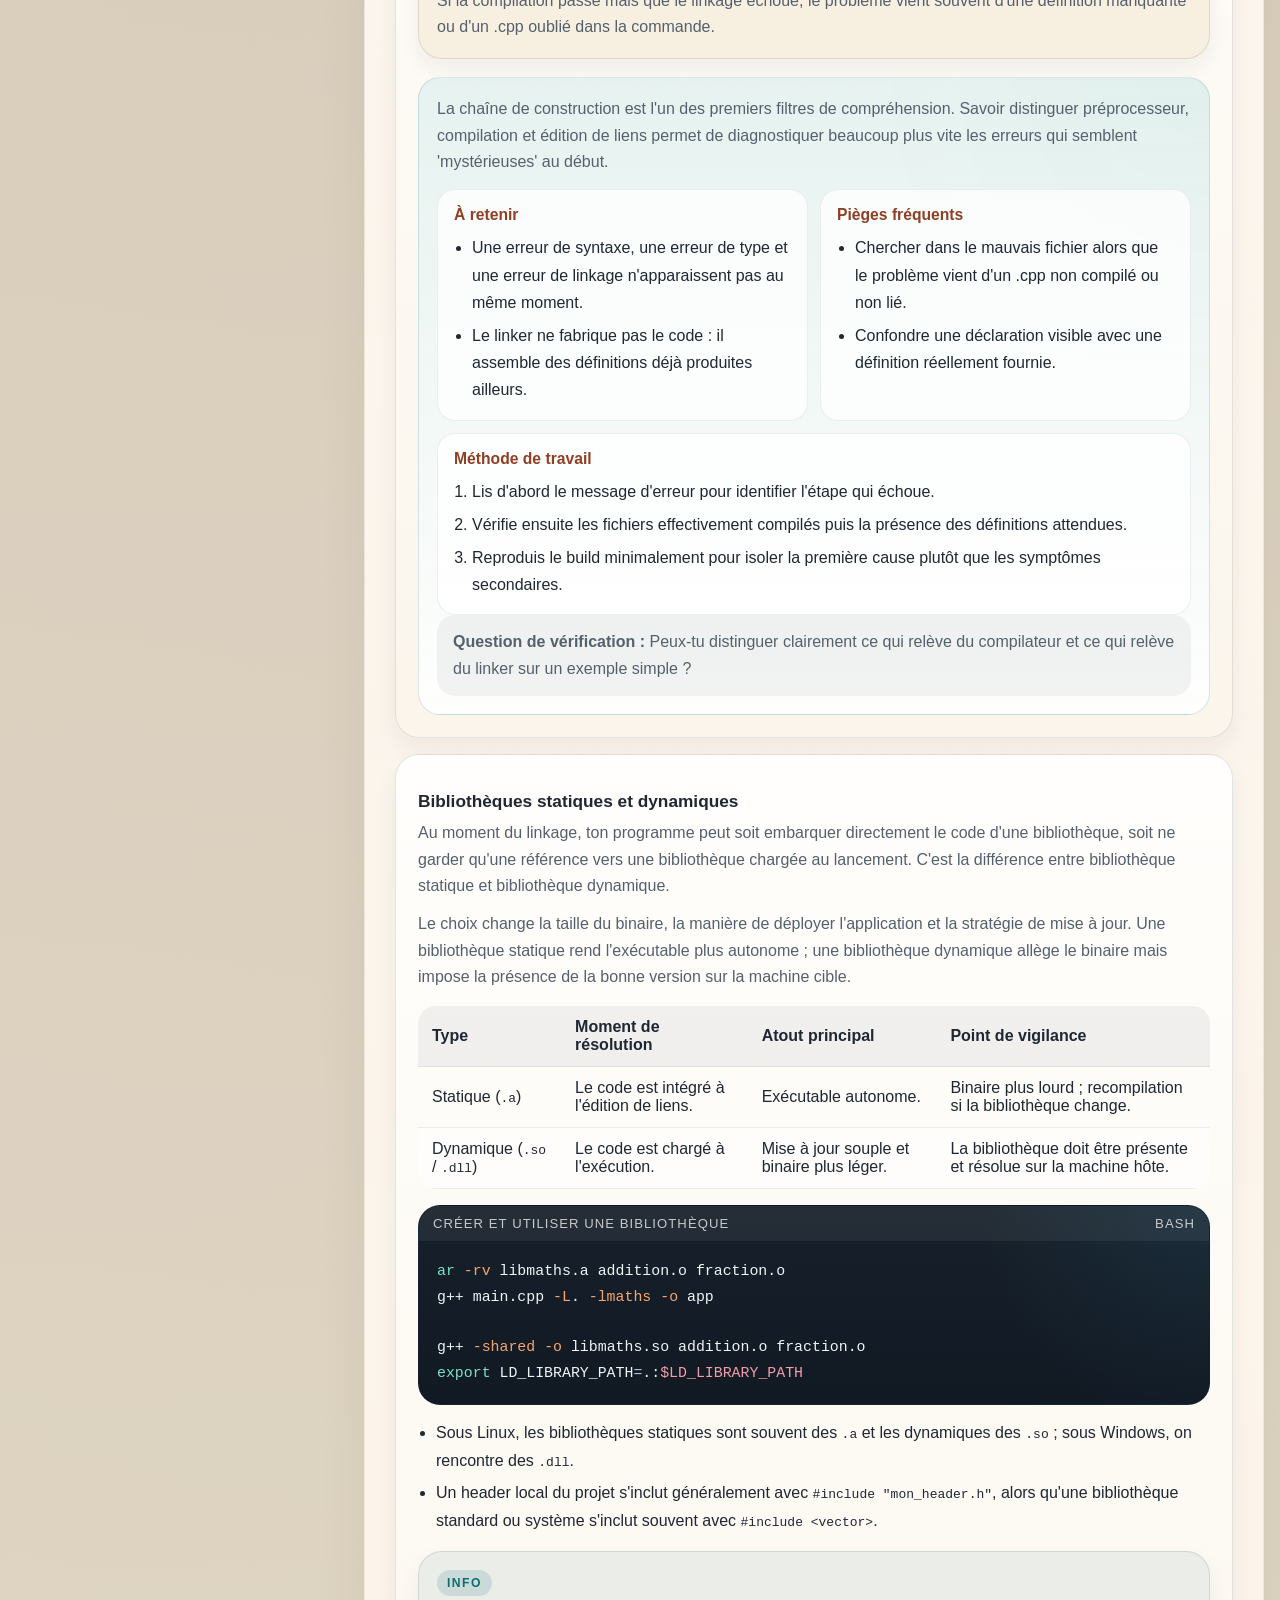
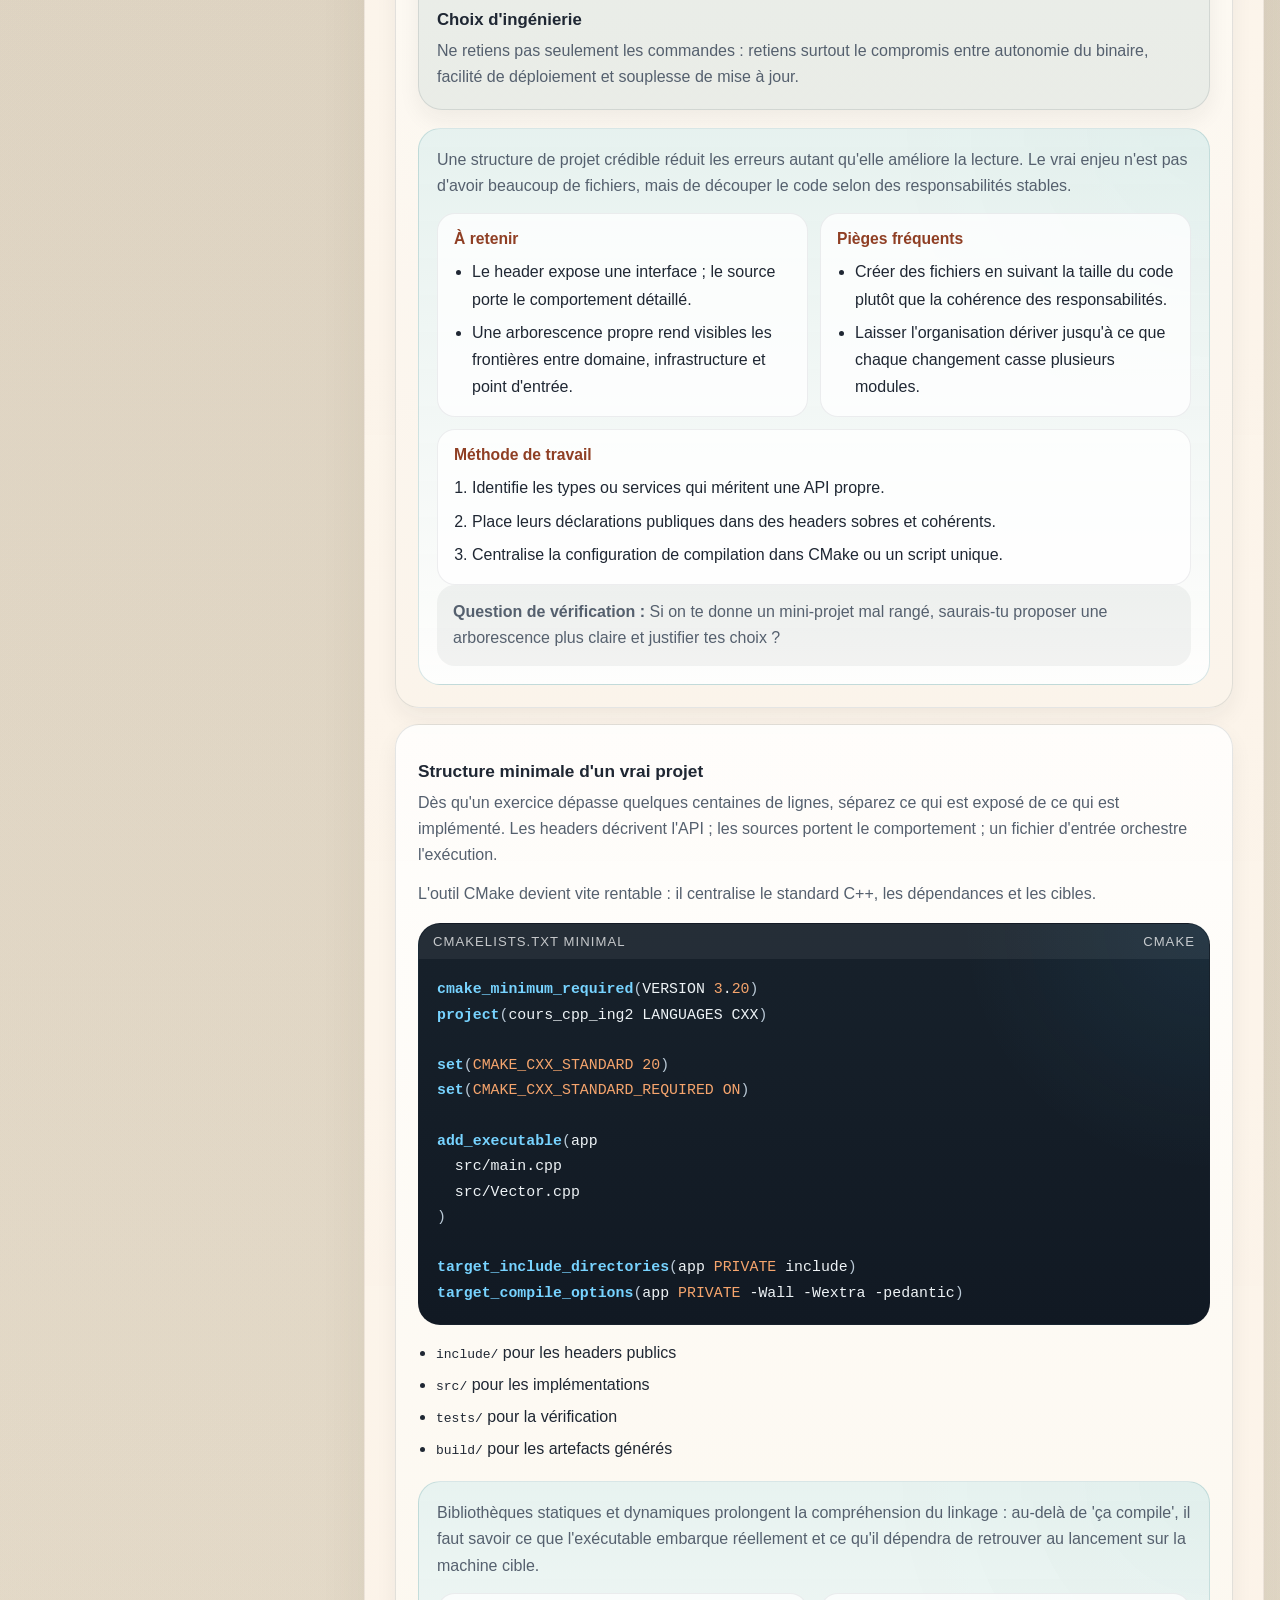
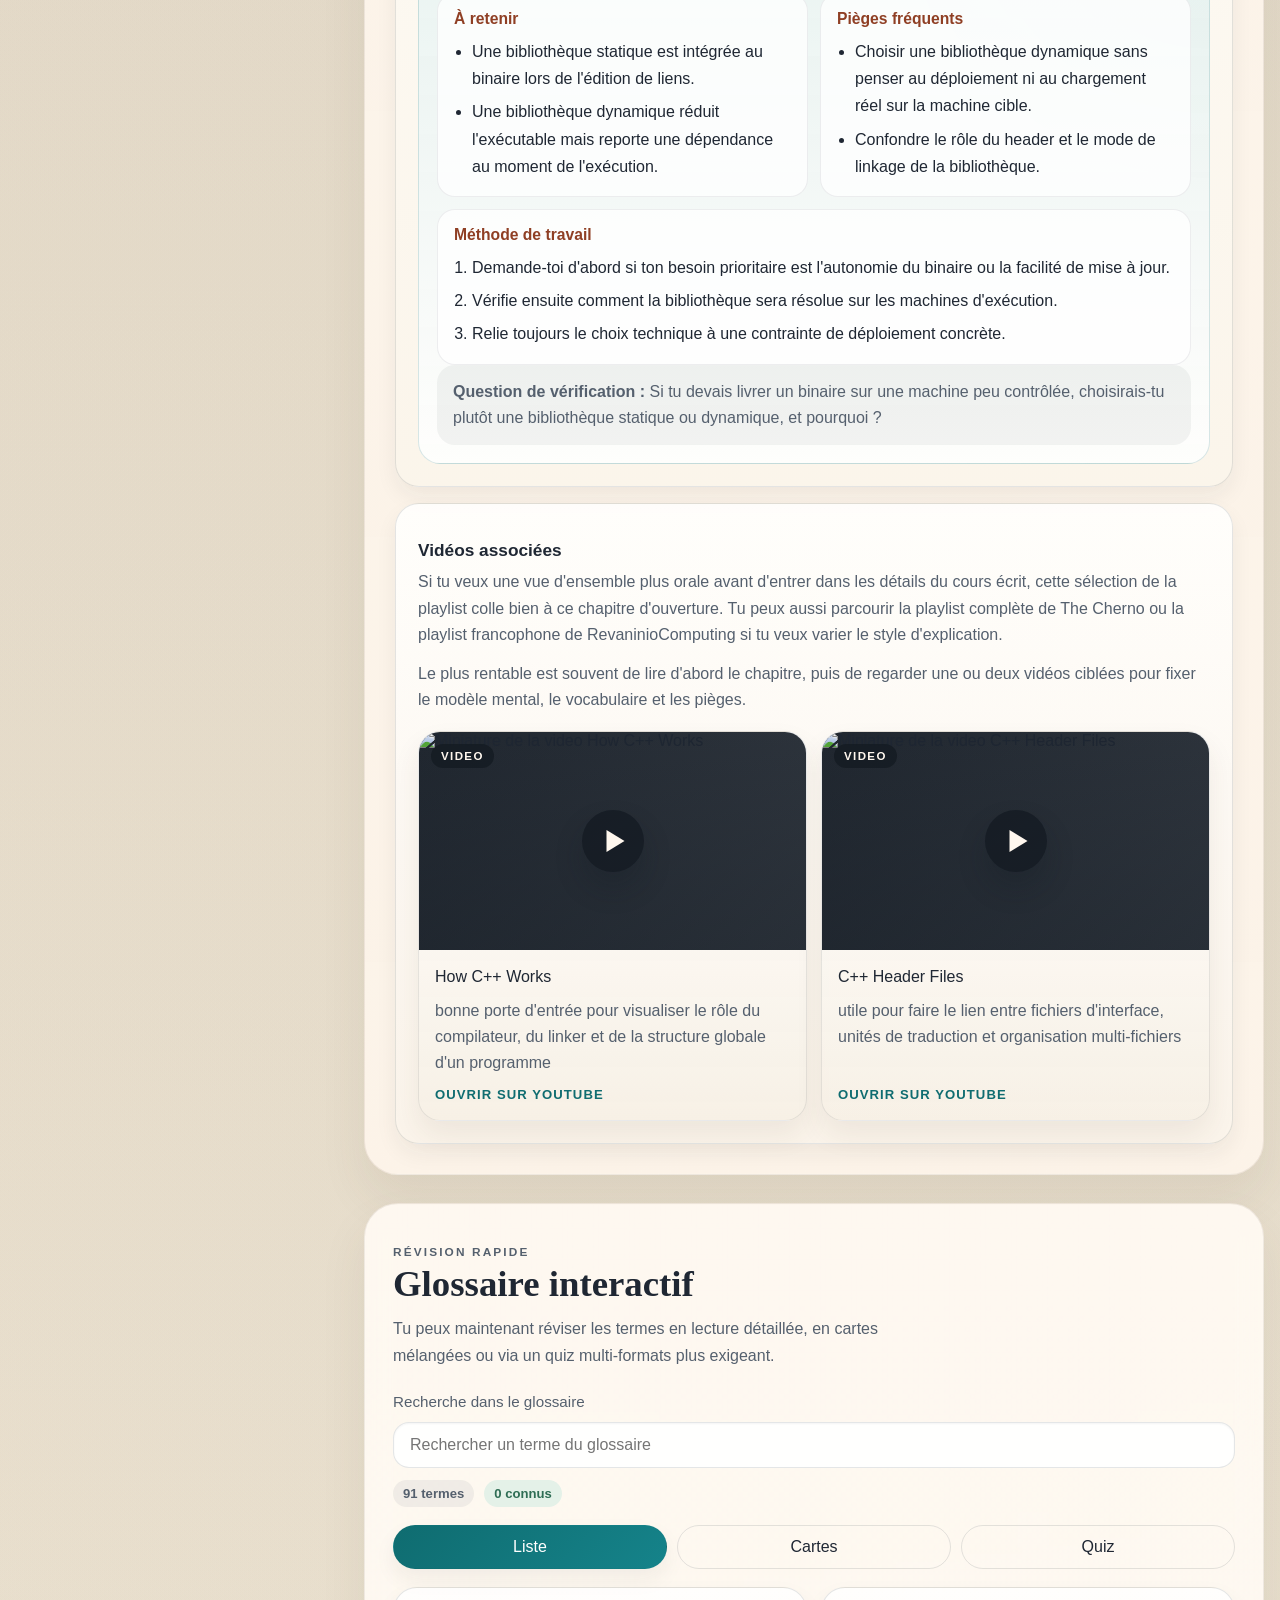
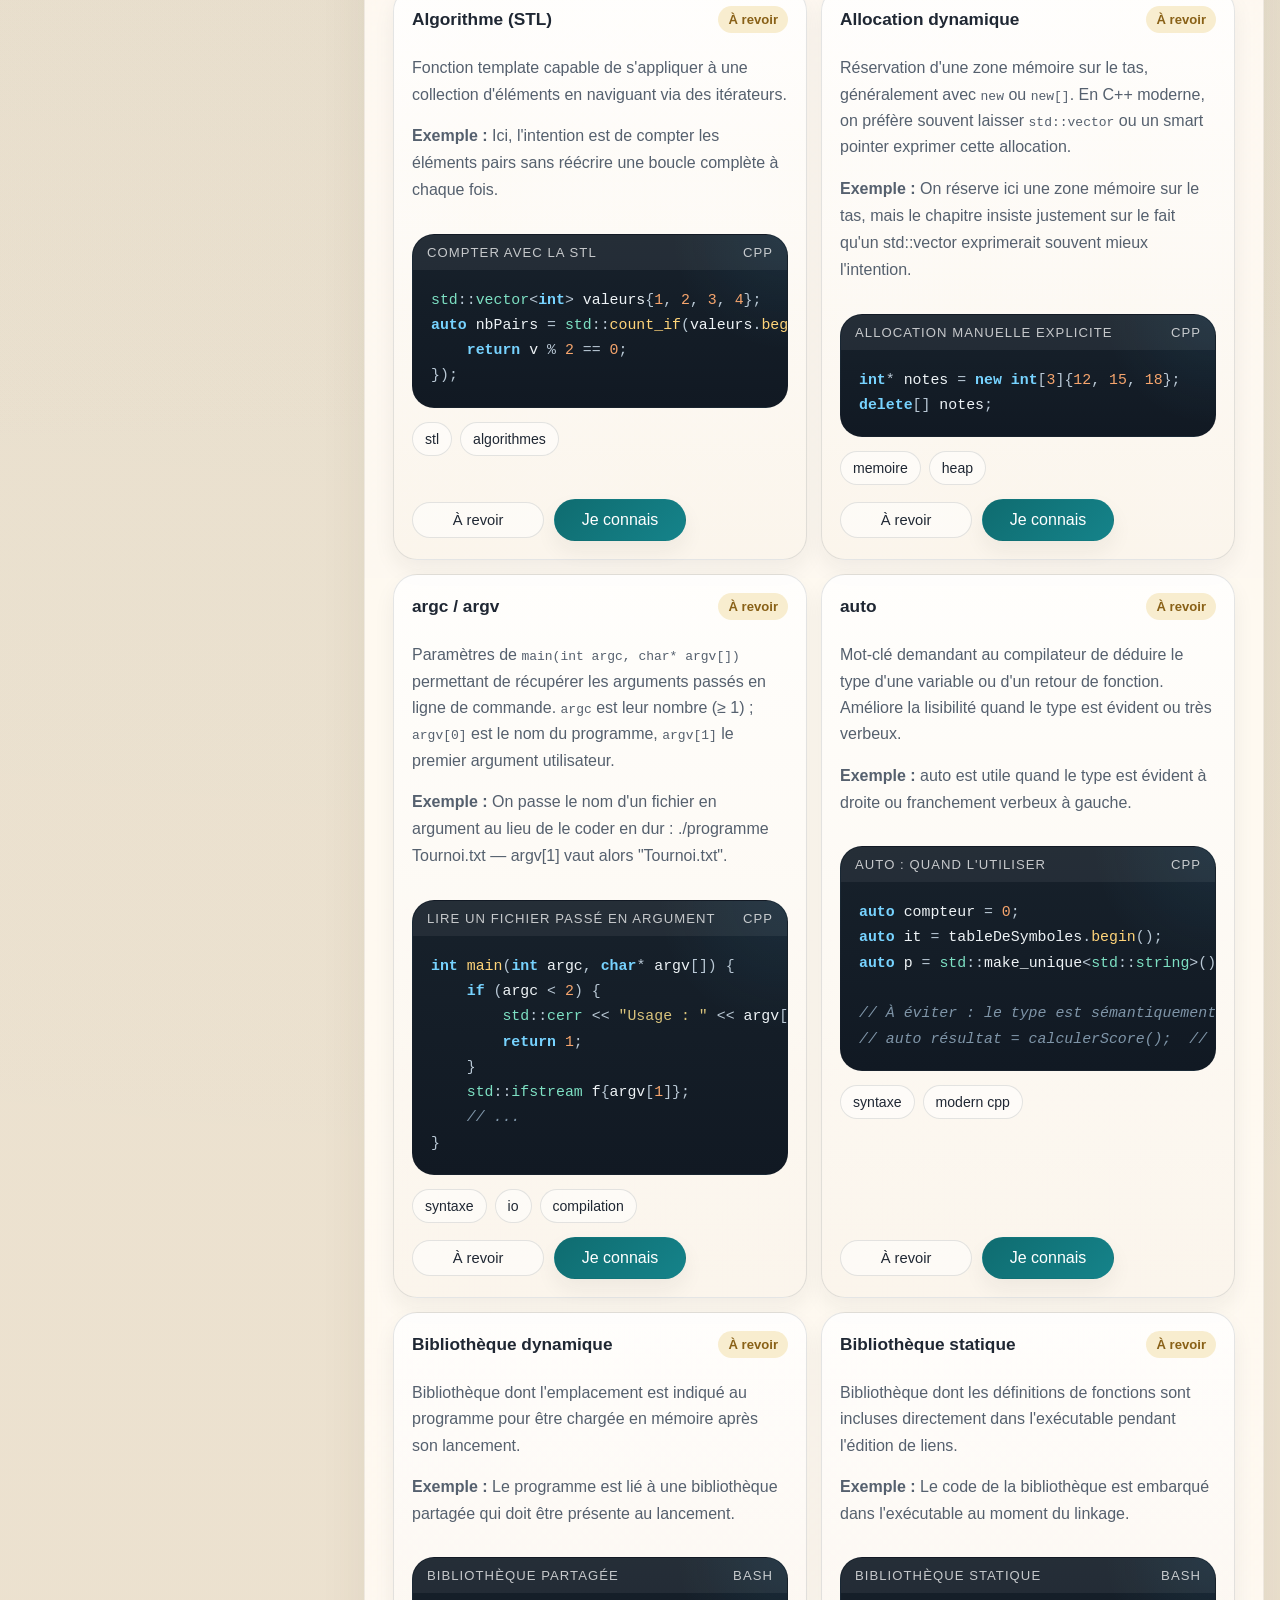
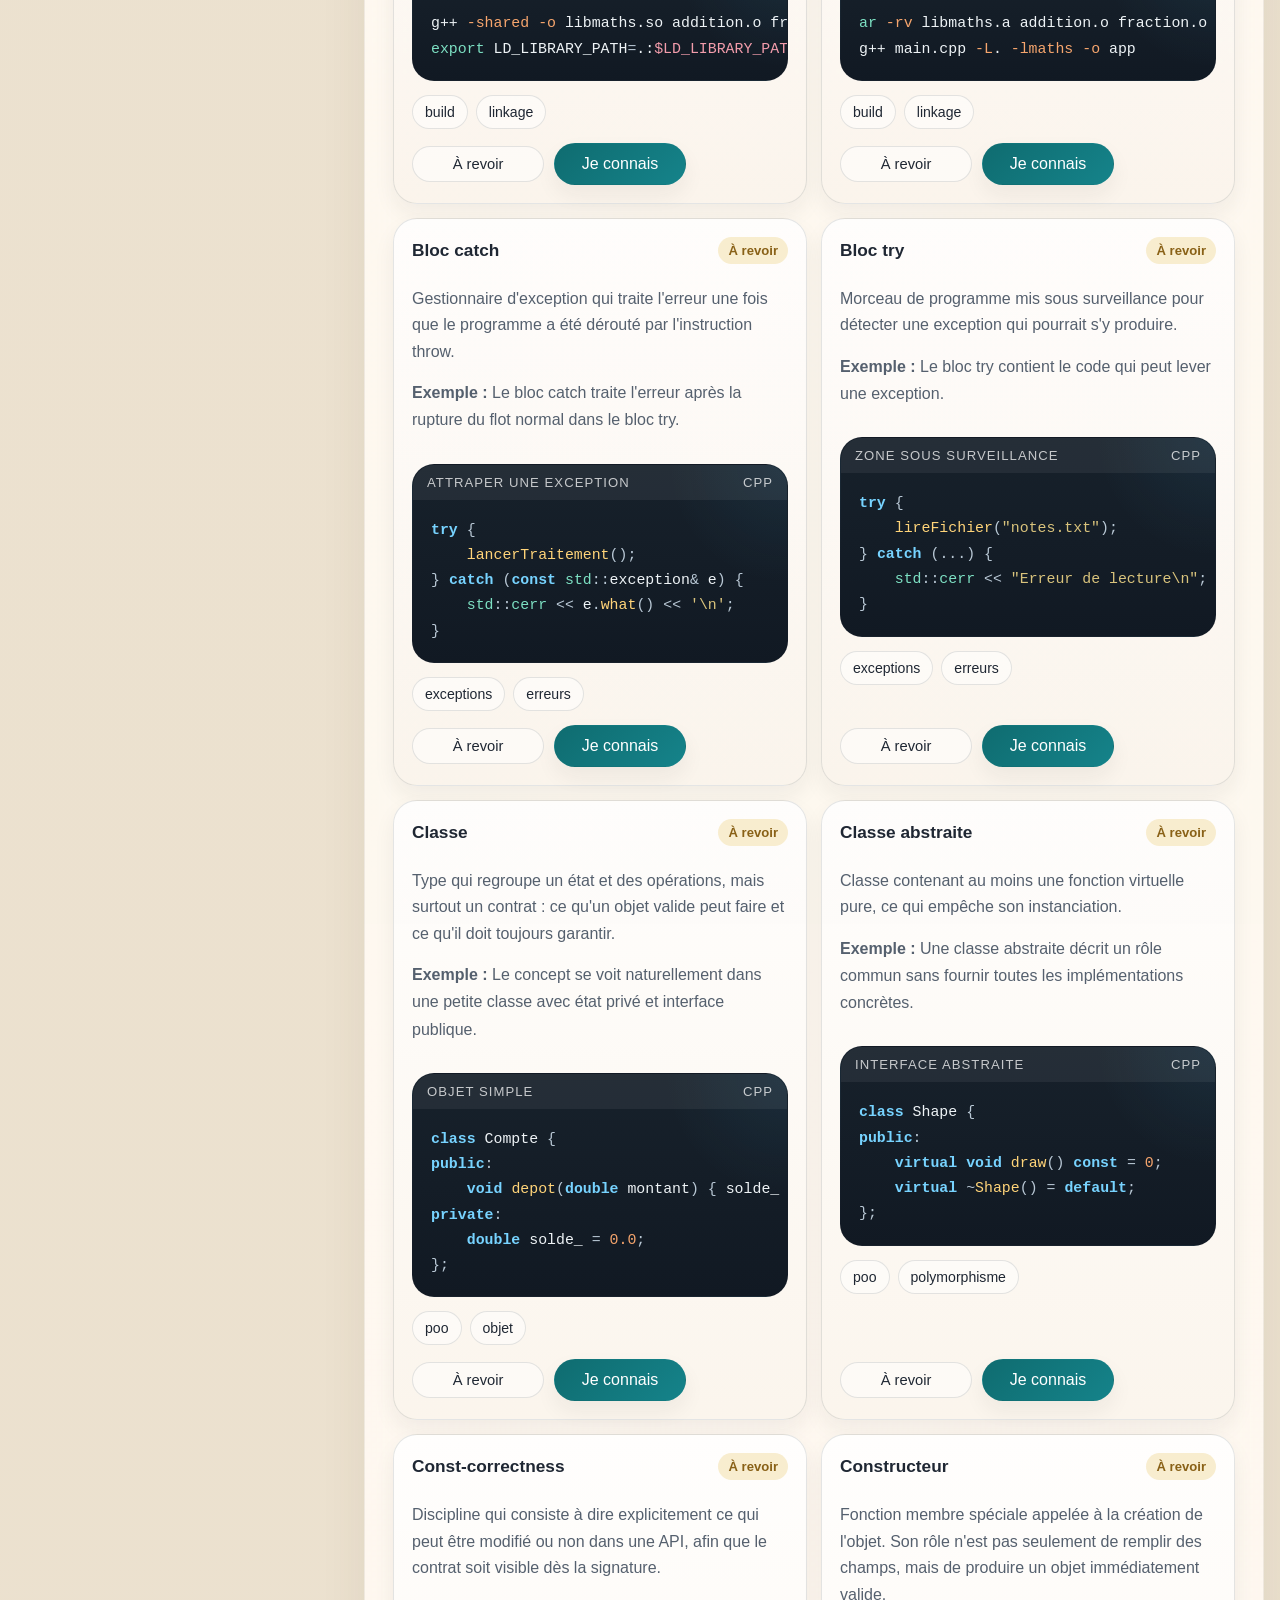
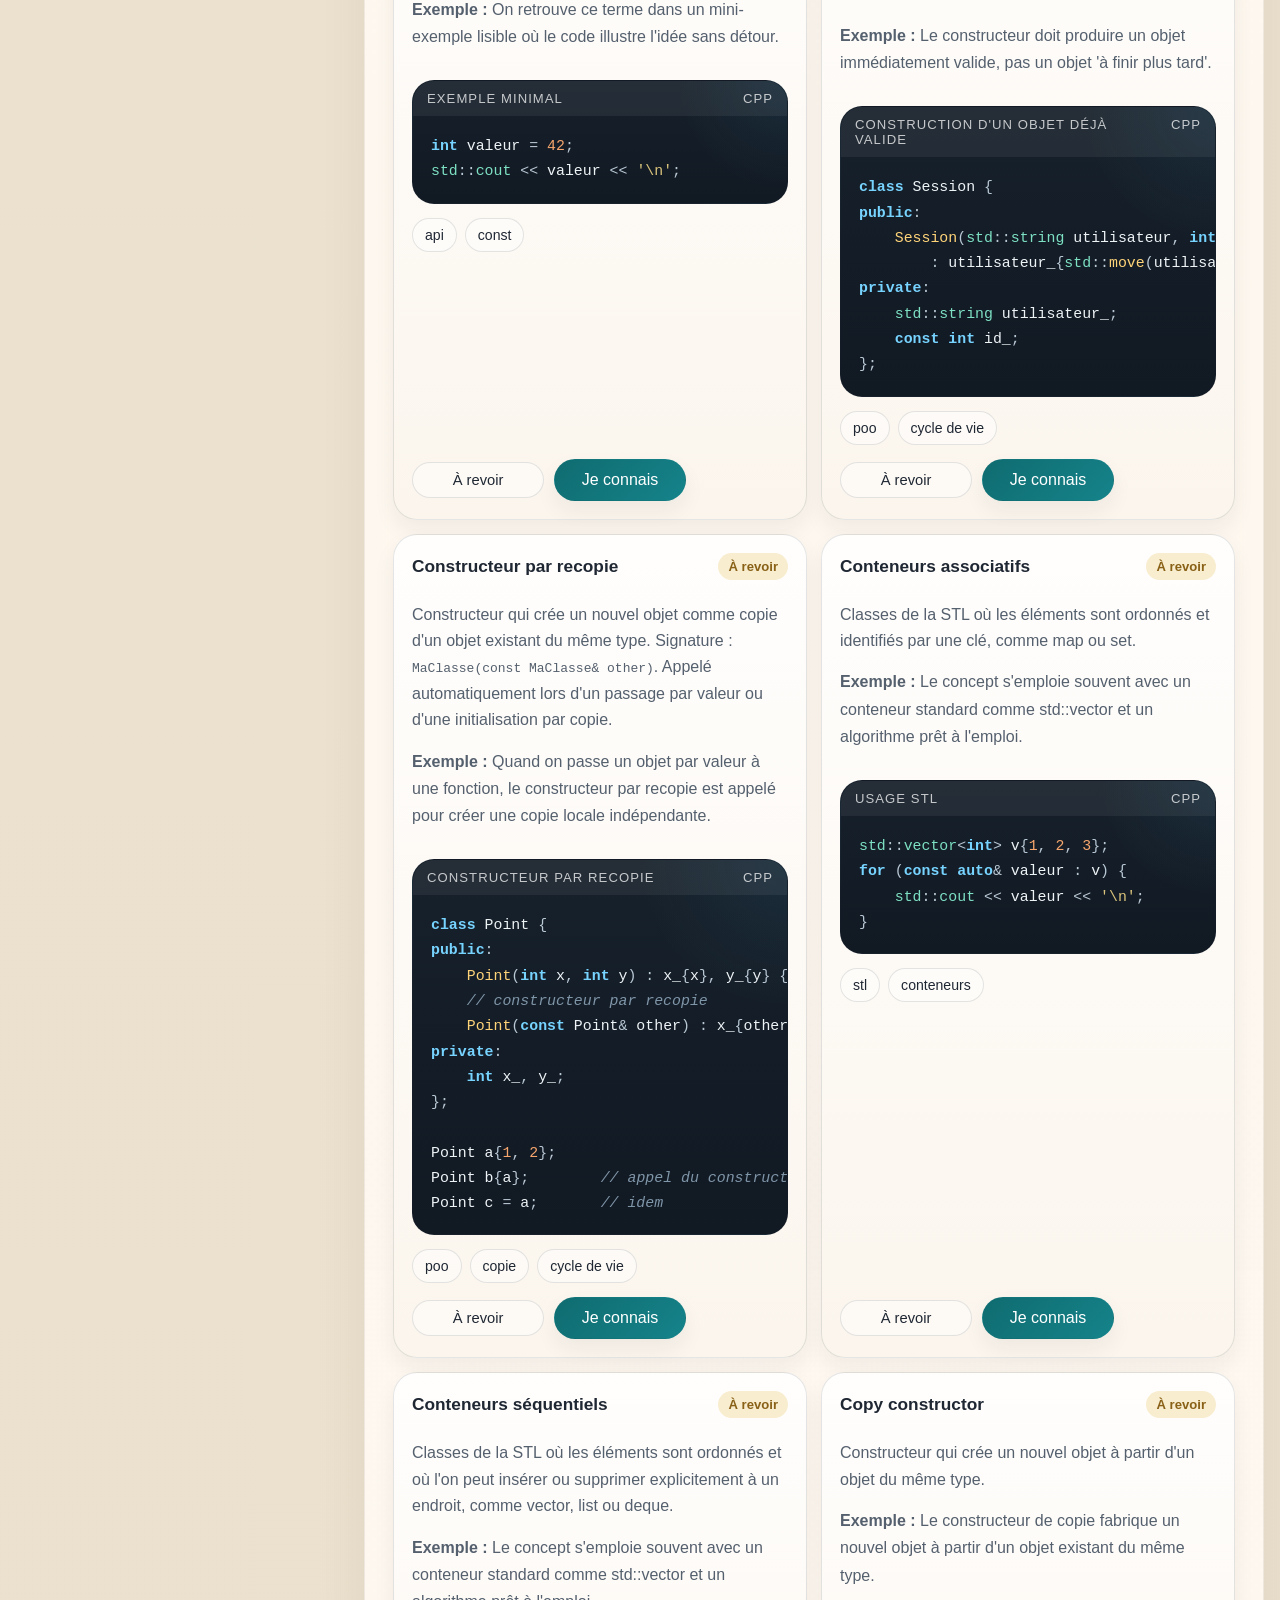
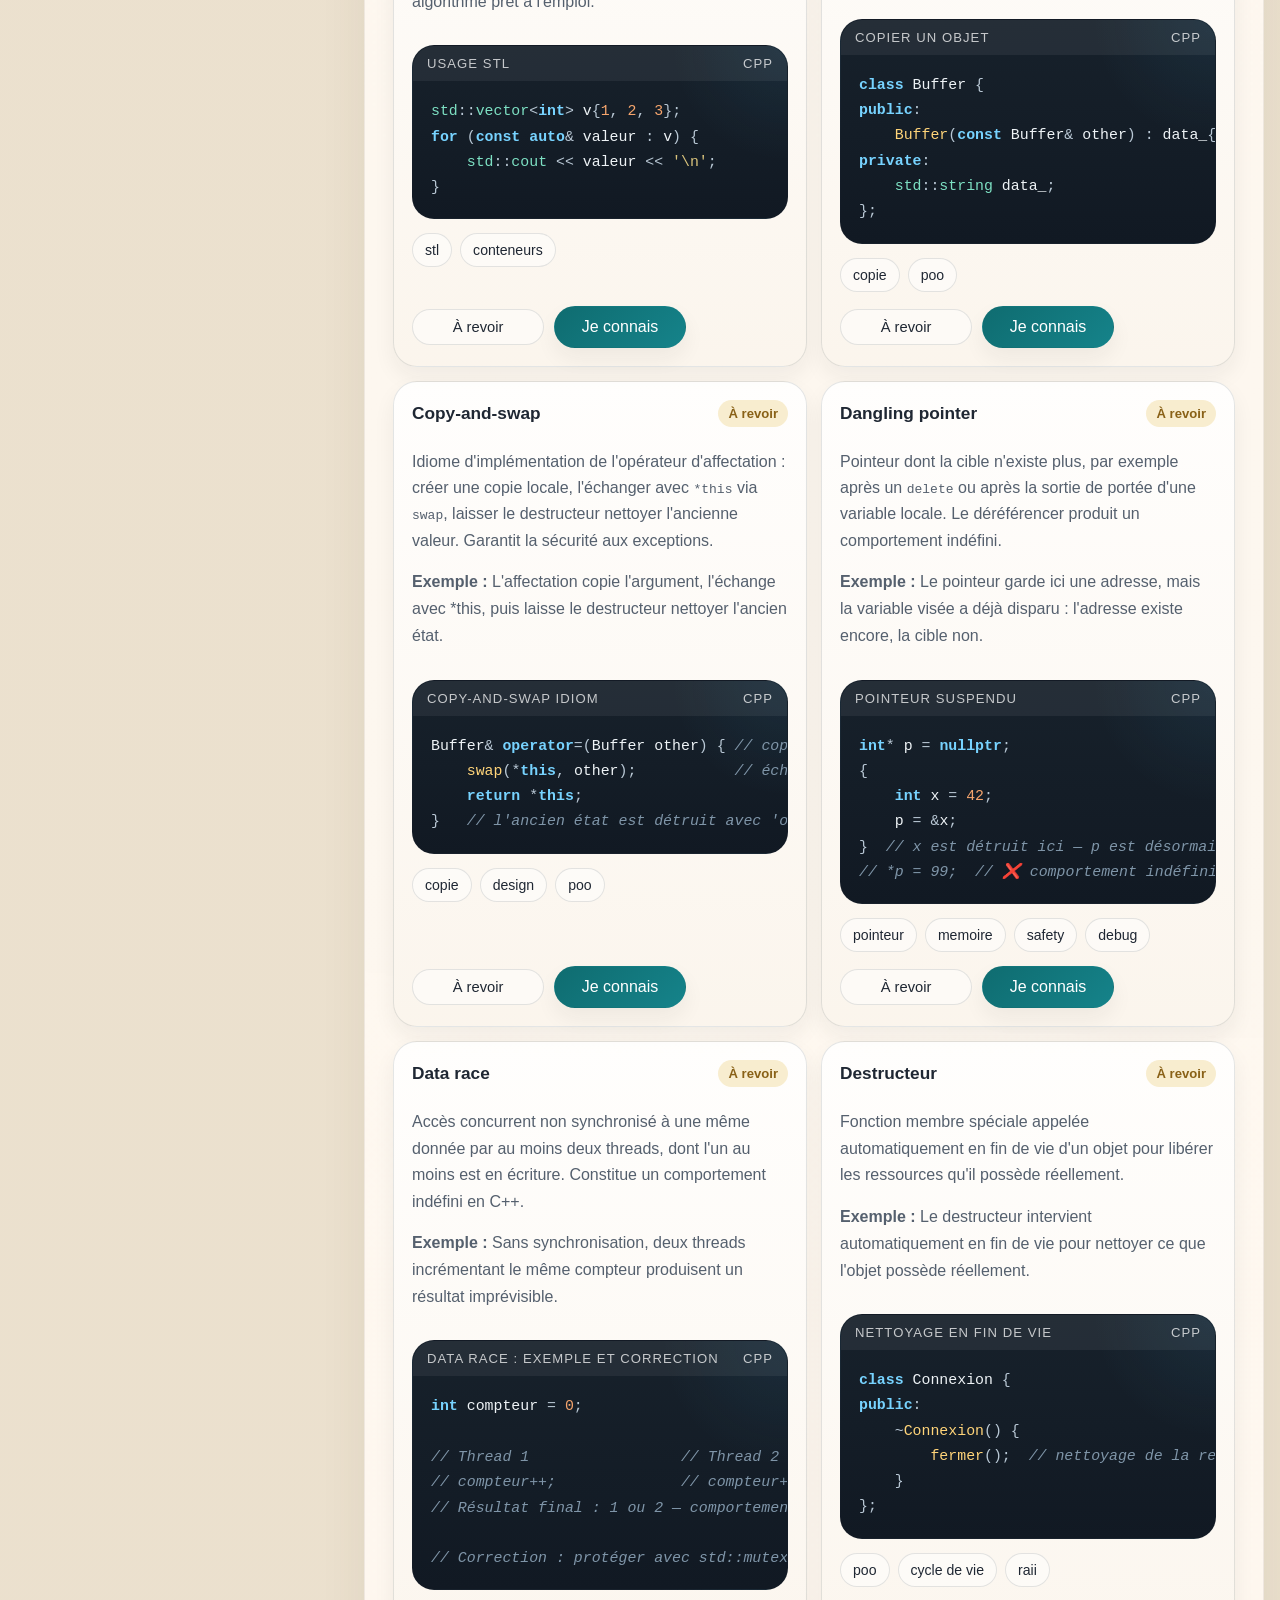
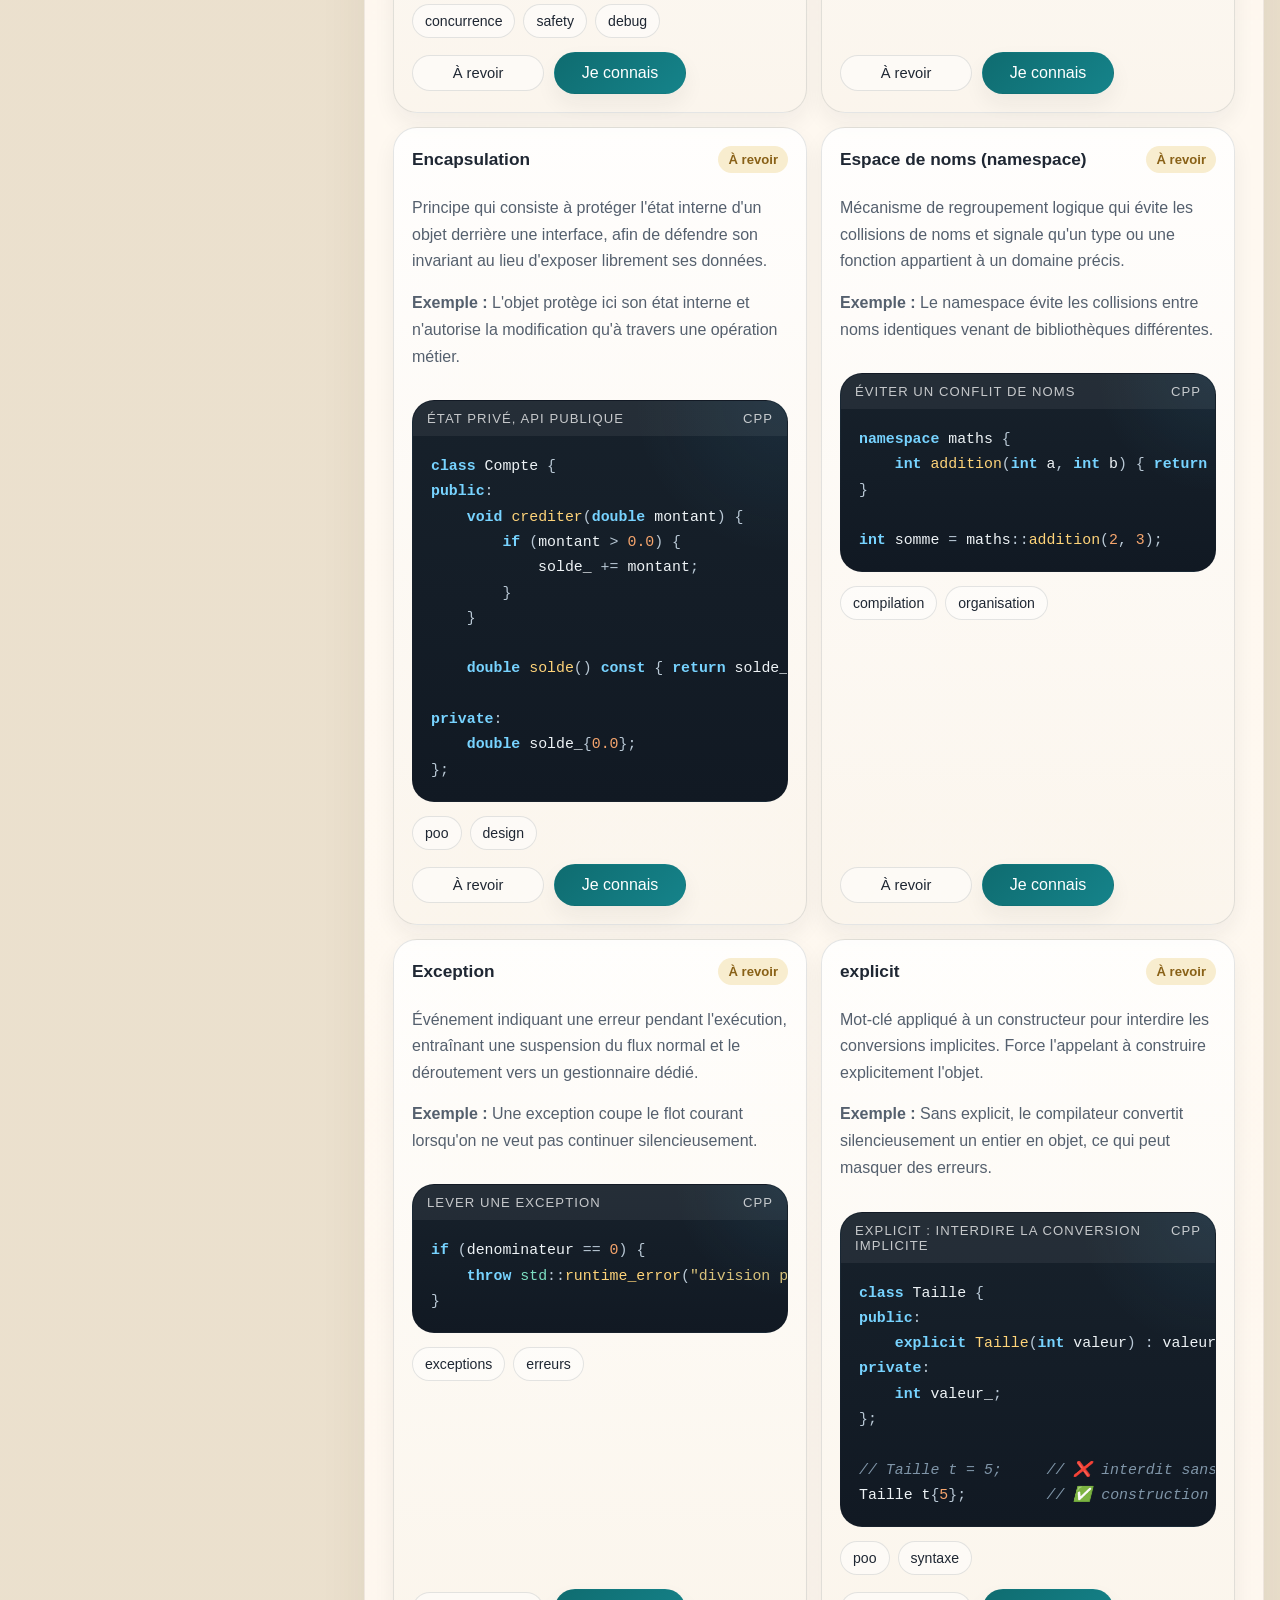
==== commit aa30d8cd: "feat: add comprehensive chapter-based course data and infrastructure scripts" ====
--- a/index.html
+++ b/index.html
@@ -13,7 +13,27 @@
   <script defer src="scripts/lib/strings.js"></script>
   <script defer src="scripts/lib/highlight.js"></script>
   <script defer src="scripts/state/storage.js"></script>
+  <script defer src="scripts/data/course-runtime.js"></script>
+  <script defer src="scripts/data/course-meta.js"></script>
+  <script defer src="scripts/data/course-roadmap.js"></script>
+  <script defer src="scripts/data/course-glossary.js"></script>
   <script defer src="scripts/data/glossary-study.js"></script>
+  <script defer src="scripts/data/chapters/01-vision-outillage.js"></script>
+  <script defer src="scripts/data/chapters/02-fondamentaux-syntaxe.js"></script>
+  <script defer src="scripts/data/chapters/03-pointeurs-memoire.js"></script>
+  <script defer src="scripts/data/chapters/04-fonctions-references.js"></script>
+  <script defer src="scripts/data/chapters/05-classes-encapsulation.js"></script>
+  <script defer src="scripts/data/chapters/06-constructeurs-raii.js"></script>
+  <script defer src="scripts/data/chapters/07-memoire-smart-pointers.js"></script>
+  <script defer src="scripts/data/chapters/08-copie-mouvement.js"></script>
+  <script defer src="scripts/data/chapters/09-surcharge-operateurs.js"></script>
+  <script defer src="scripts/data/chapters/10-heritage-polymorphisme.js"></script>
+  <script defer src="scripts/data/chapters/11-templates-stl.js"></script>
+  <script defer src="scripts/data/chapters/12-exceptions-io.js"></script>
+  <script defer src="scripts/data/chapters/13-modern-cpp.js"></script>
+  <script defer src="scripts/data/chapters/14-concurrence-threads.js"></script>
+  <script defer src="scripts/data/chapters/15-tests-qualite.js"></script>
+  <script defer src="scripts/data/chapters/16-architecture-projet.js"></script>
   <script defer src="scripts/ui/course-view.js"></script>
   <script defer src="scripts/ui/glossary-view.js"></script>
   <script defer src="scripts/course-data.js"></script>
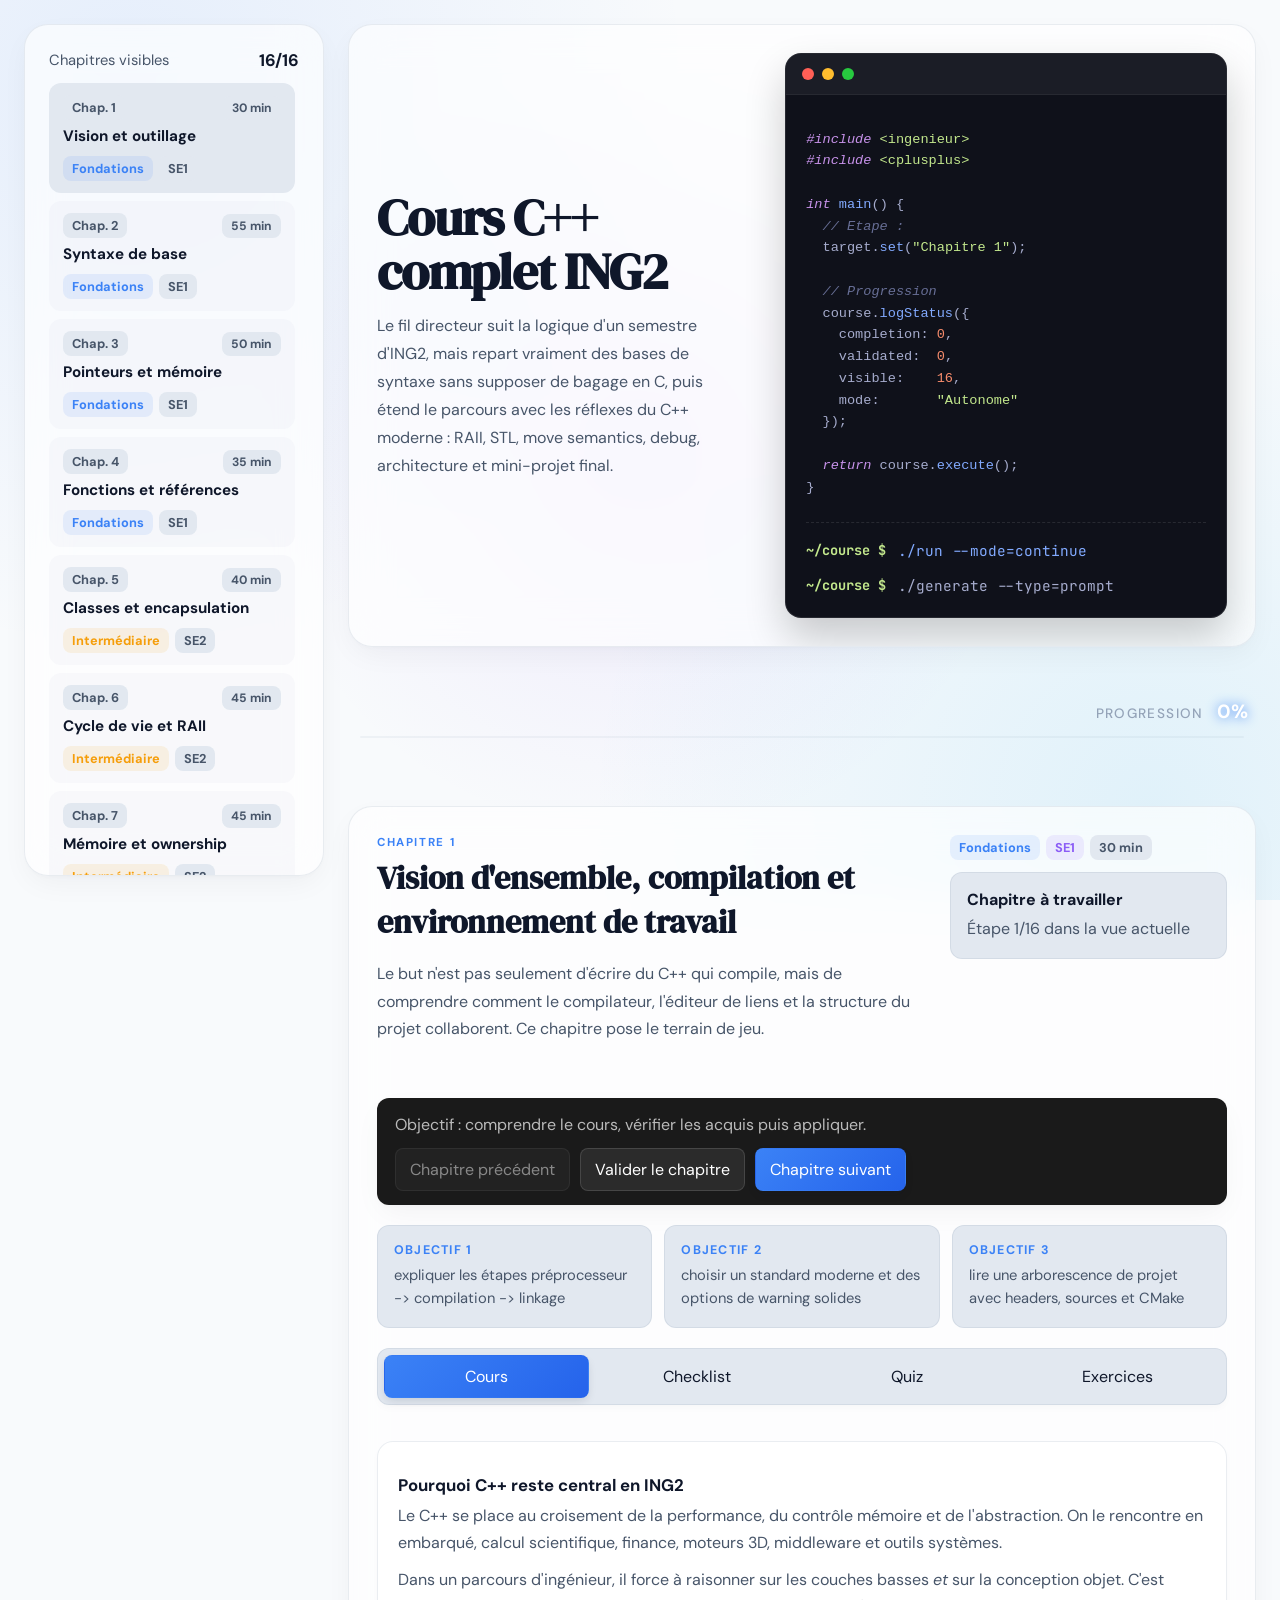
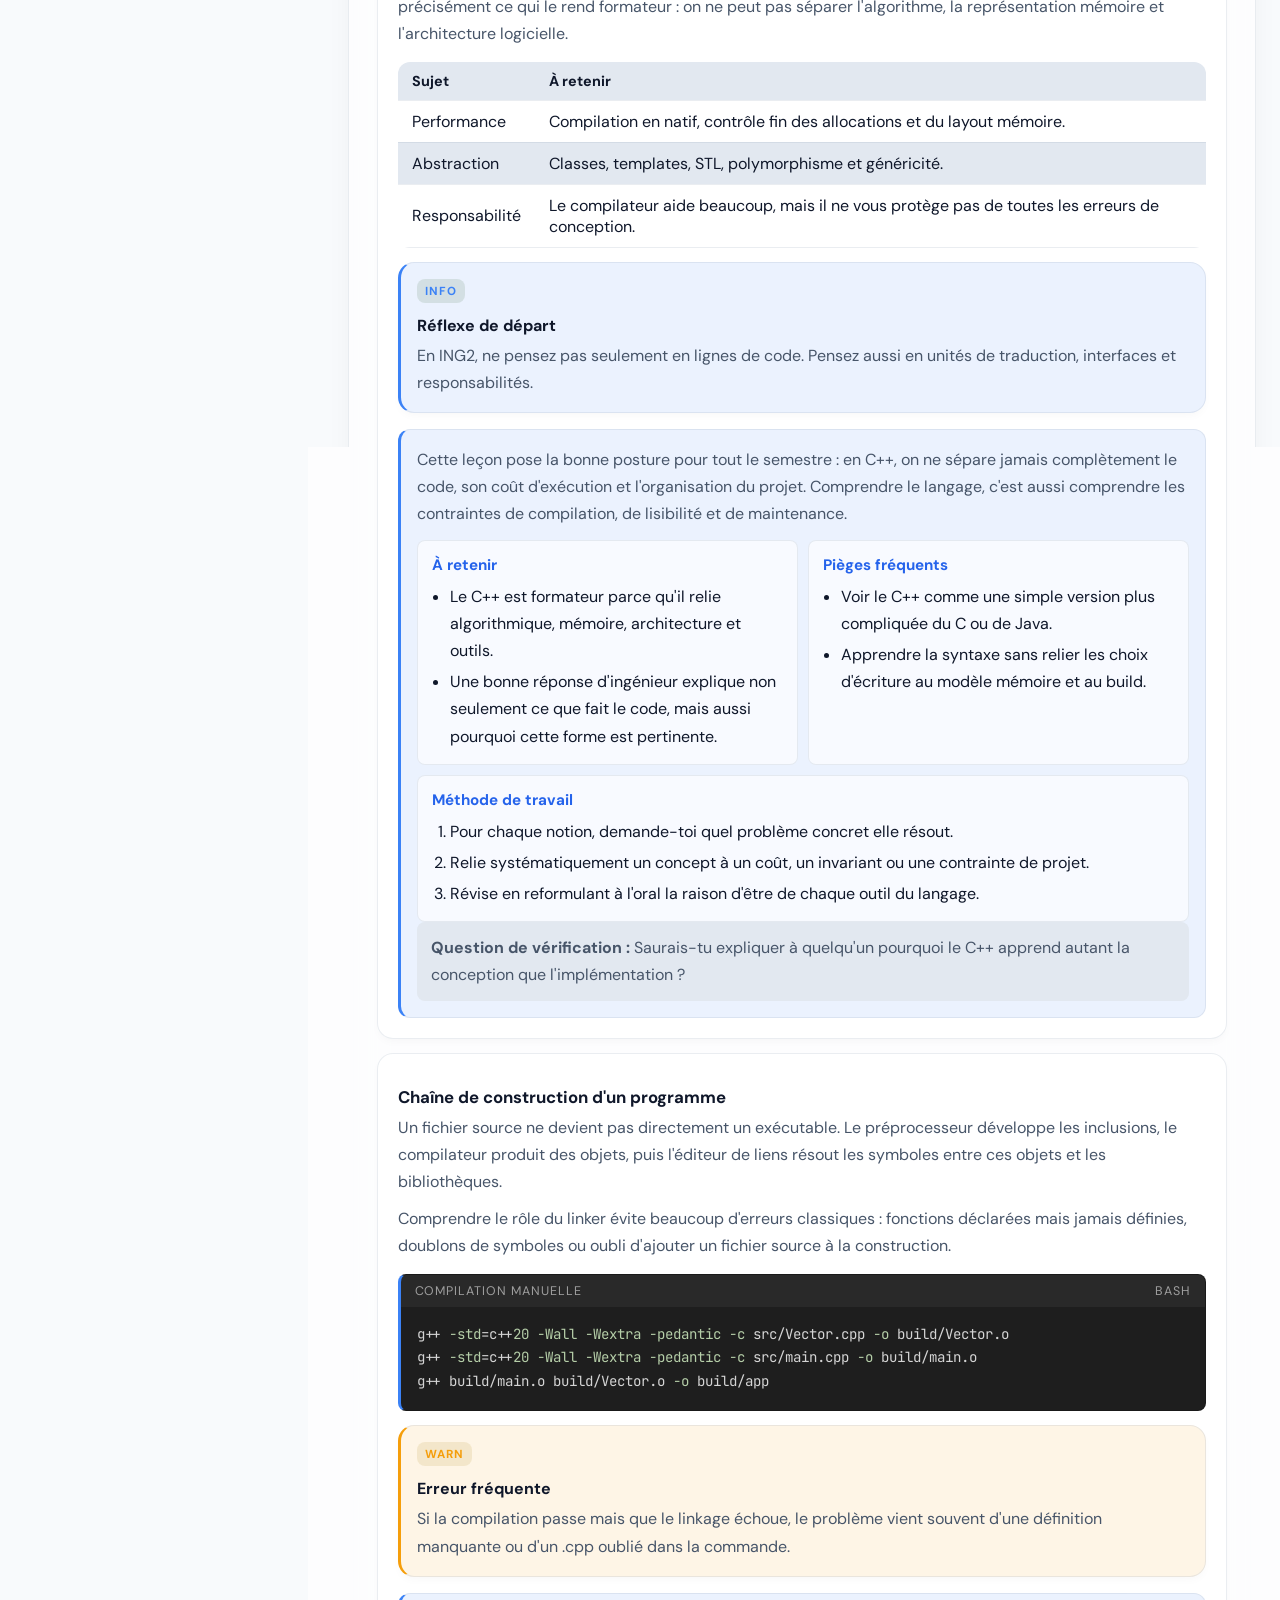
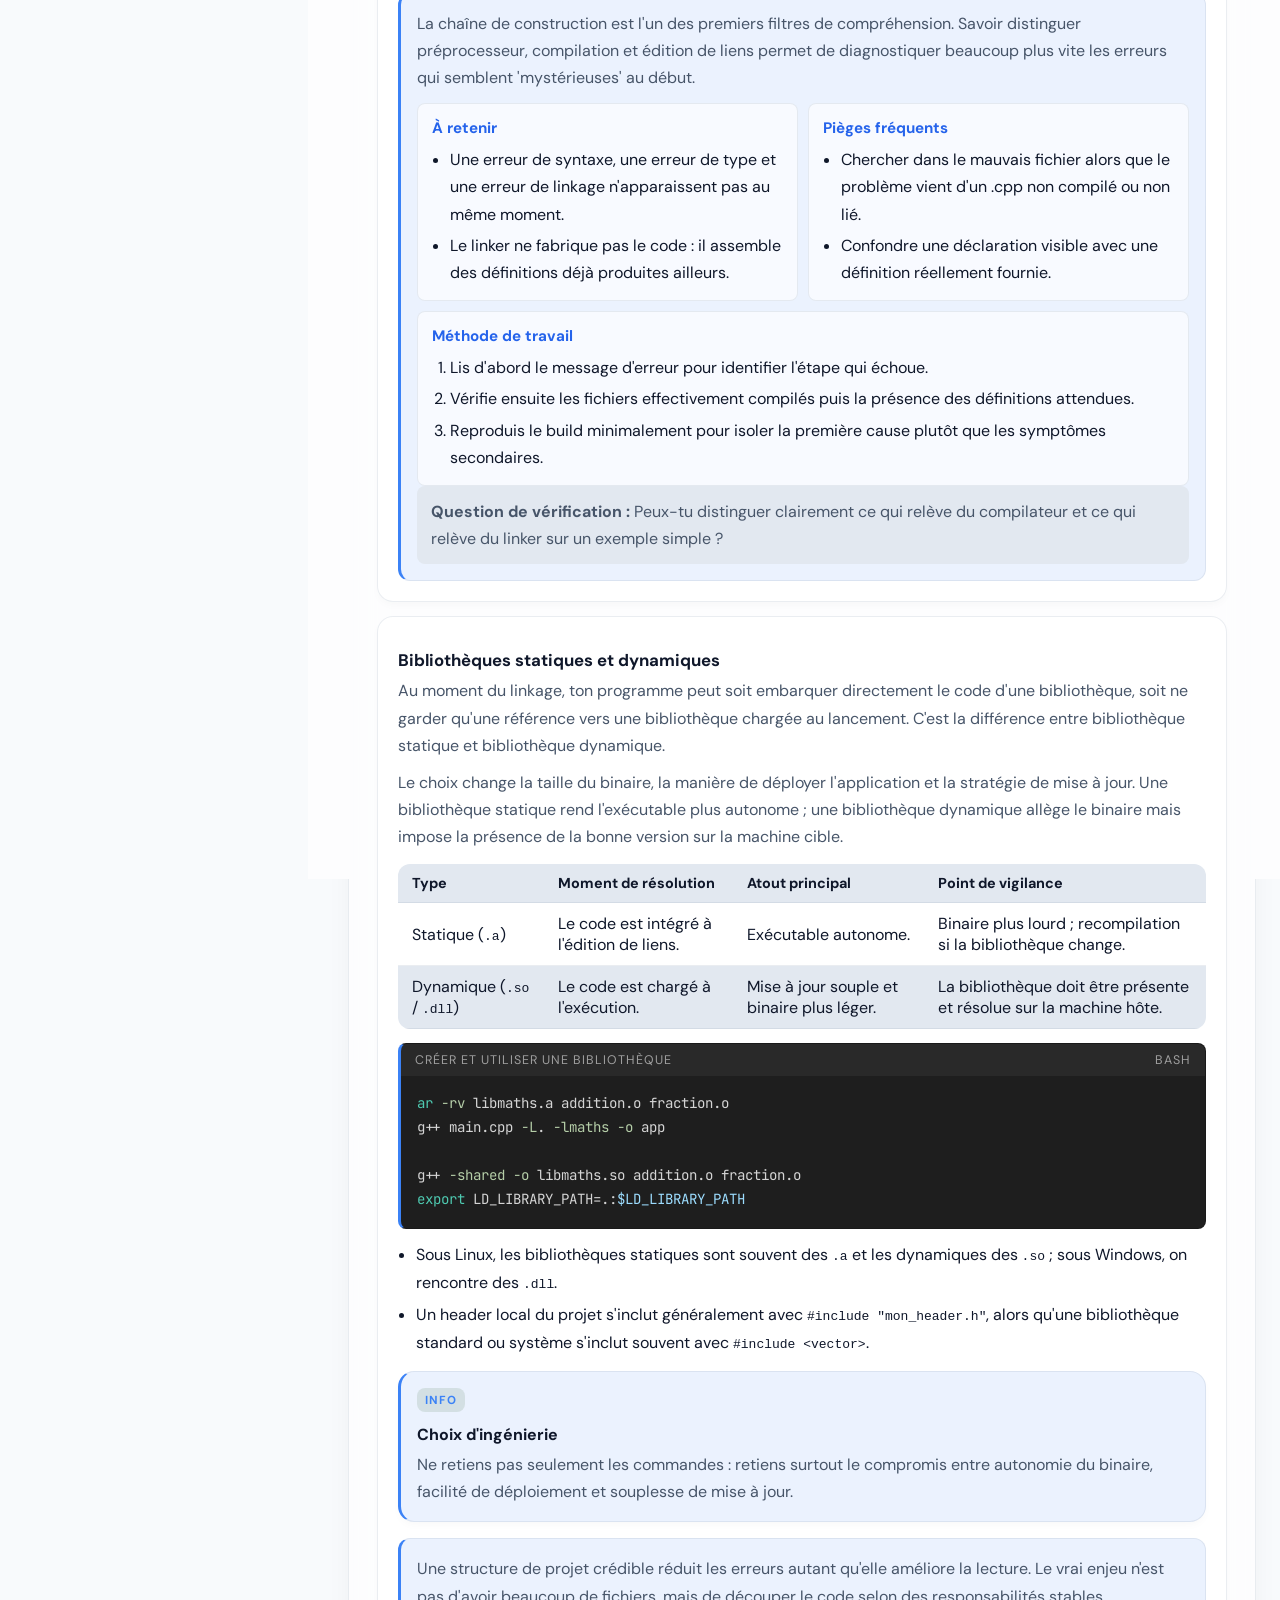
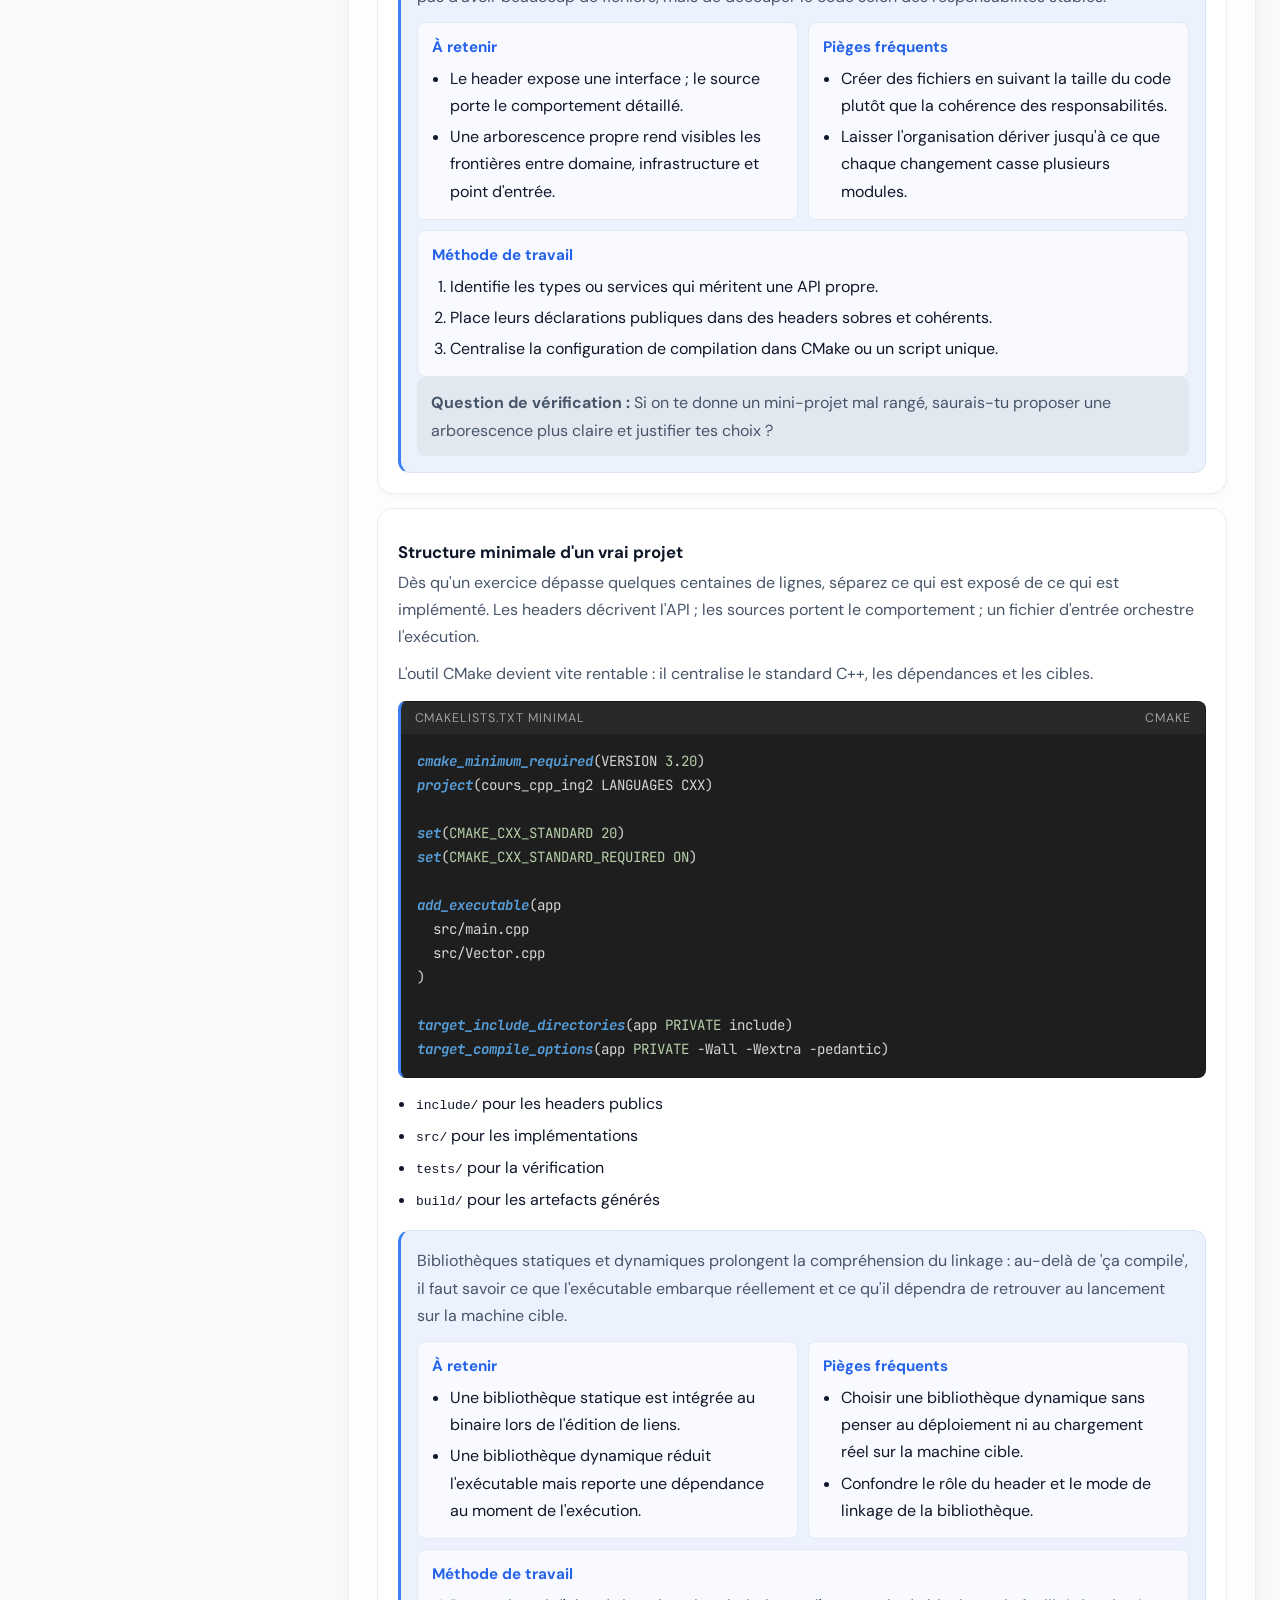
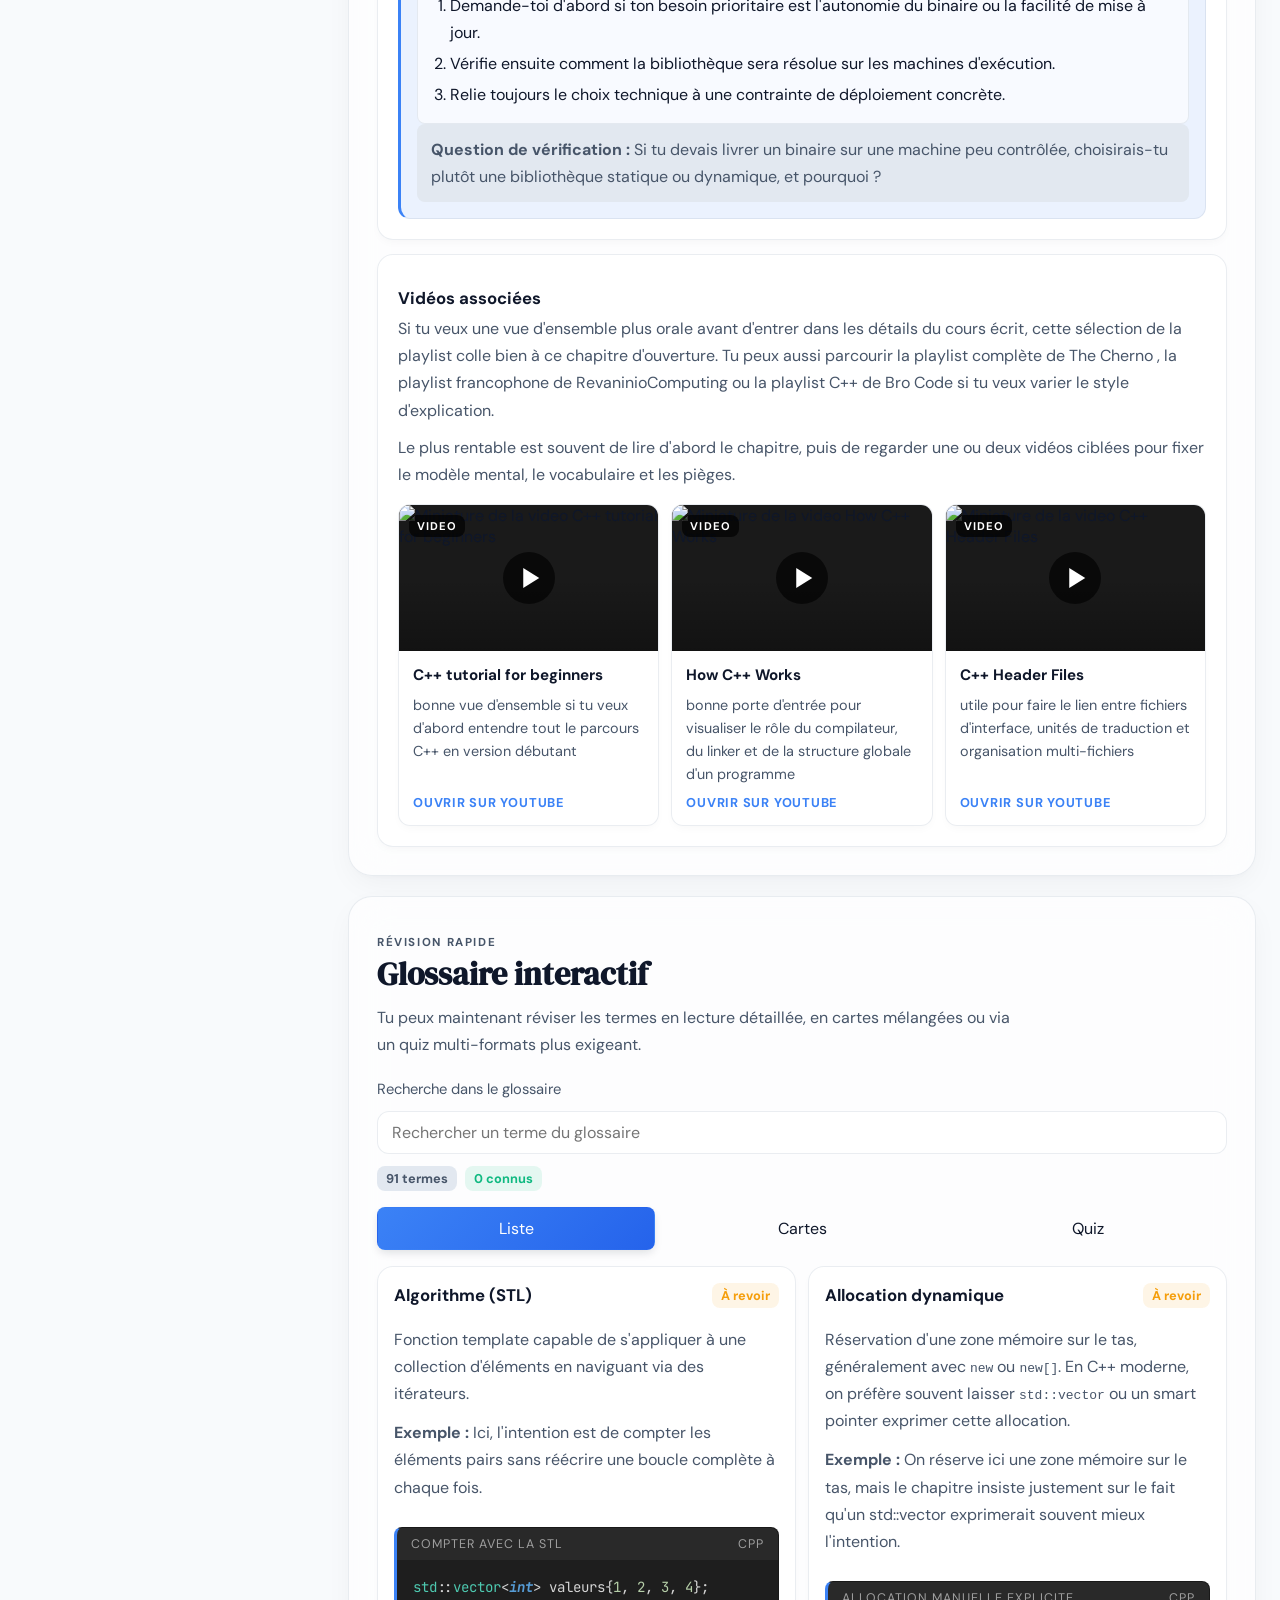
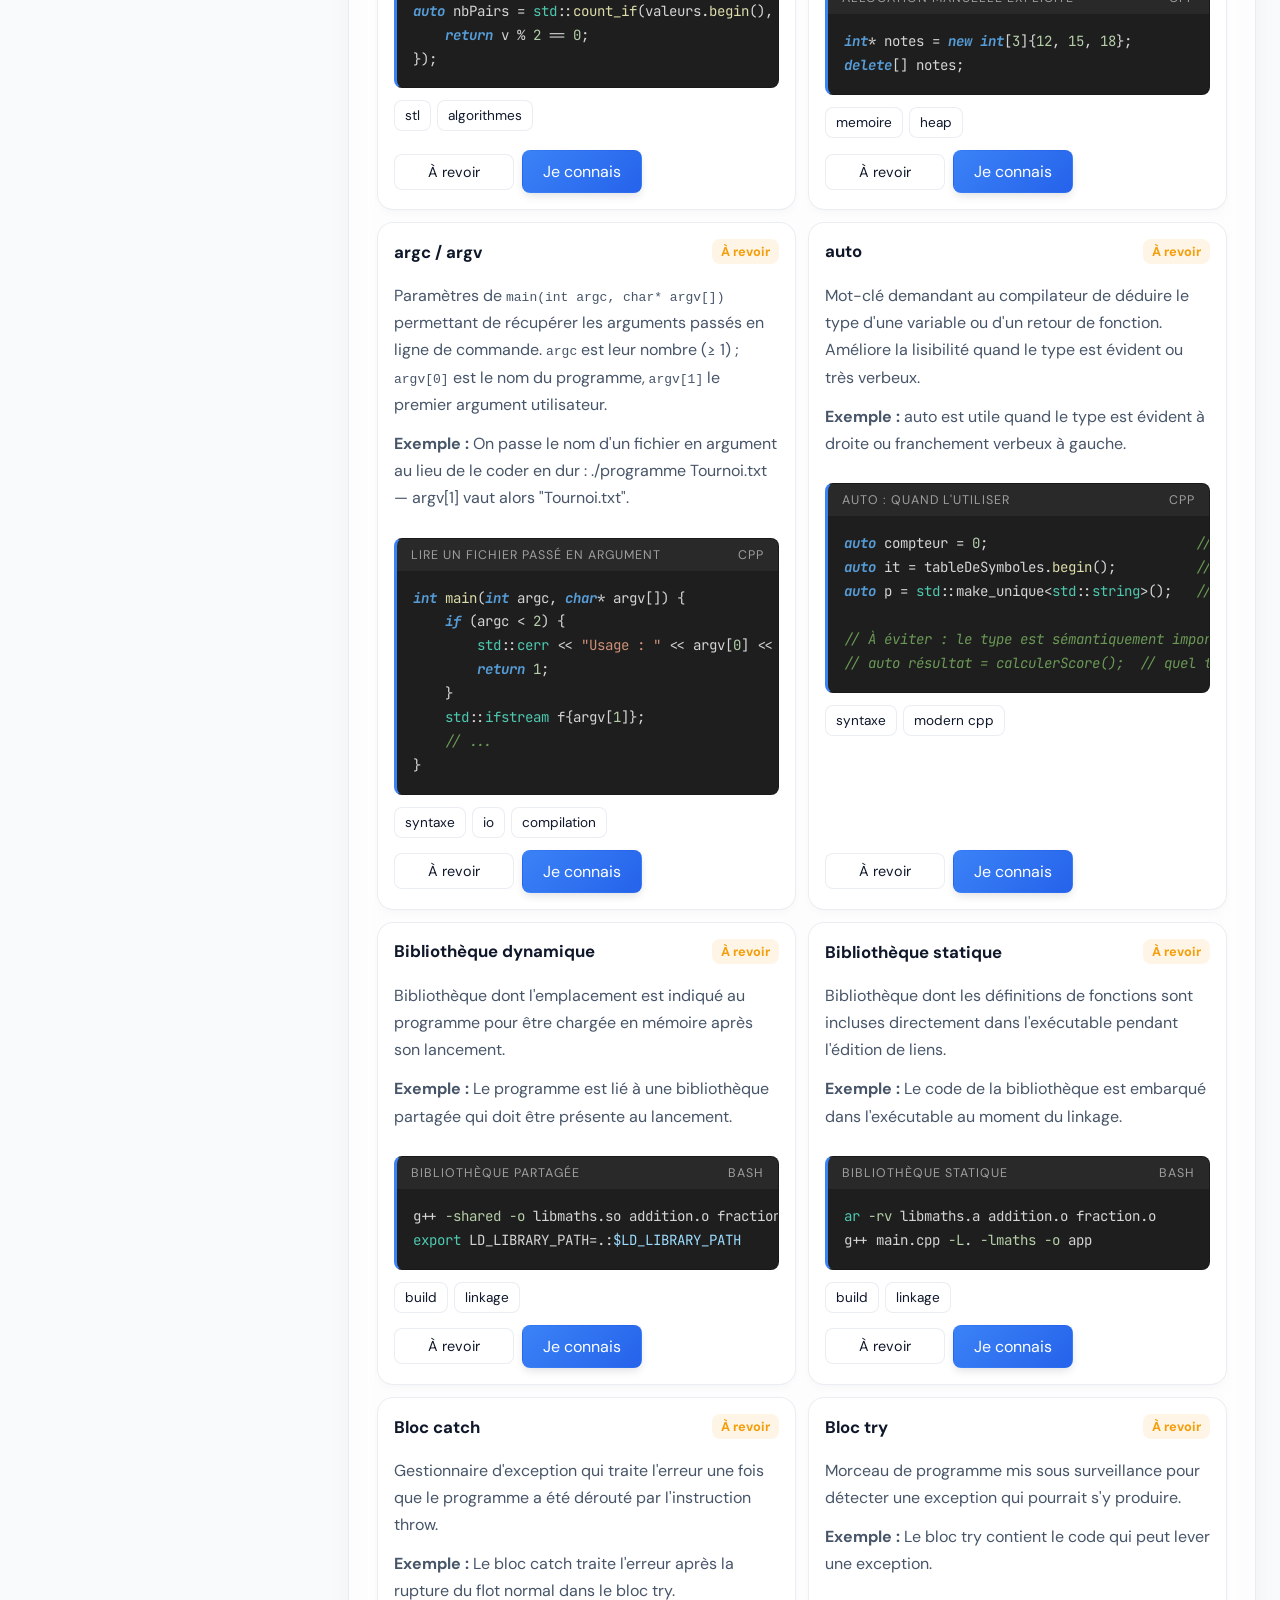
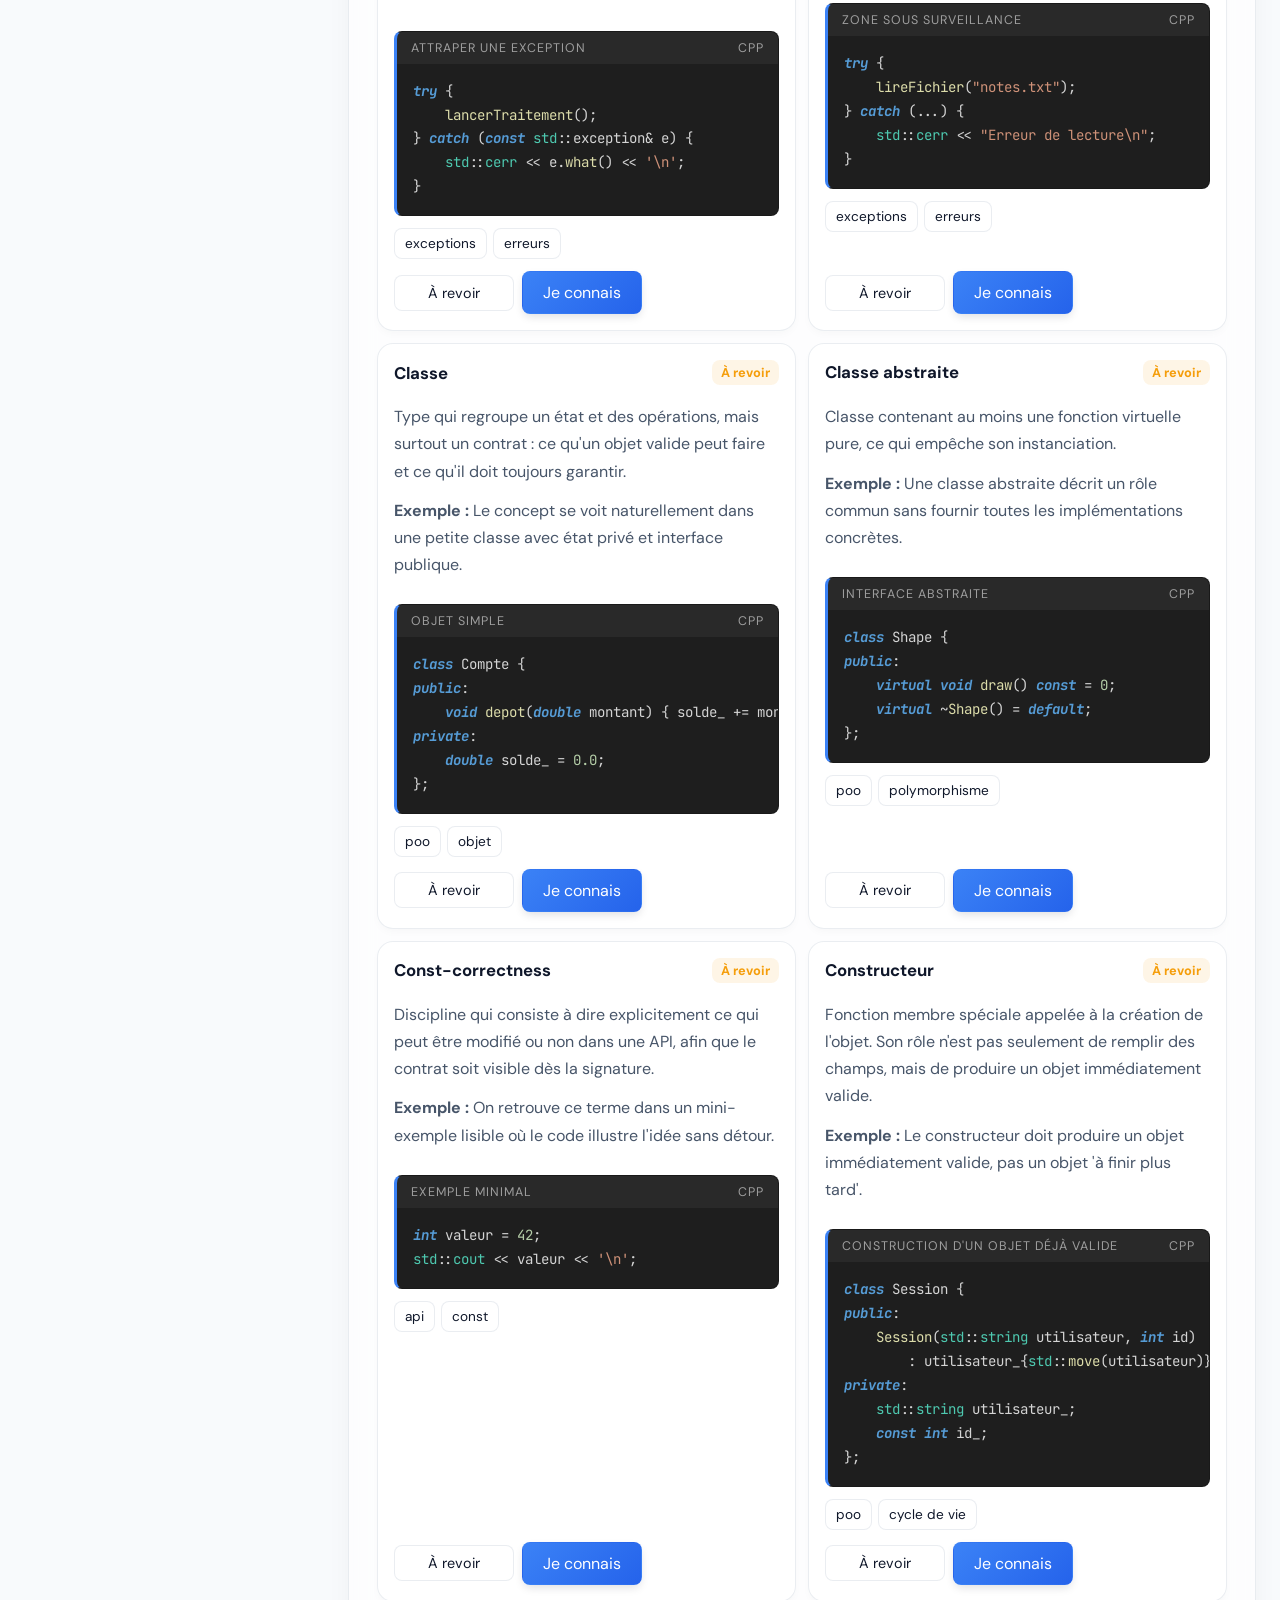
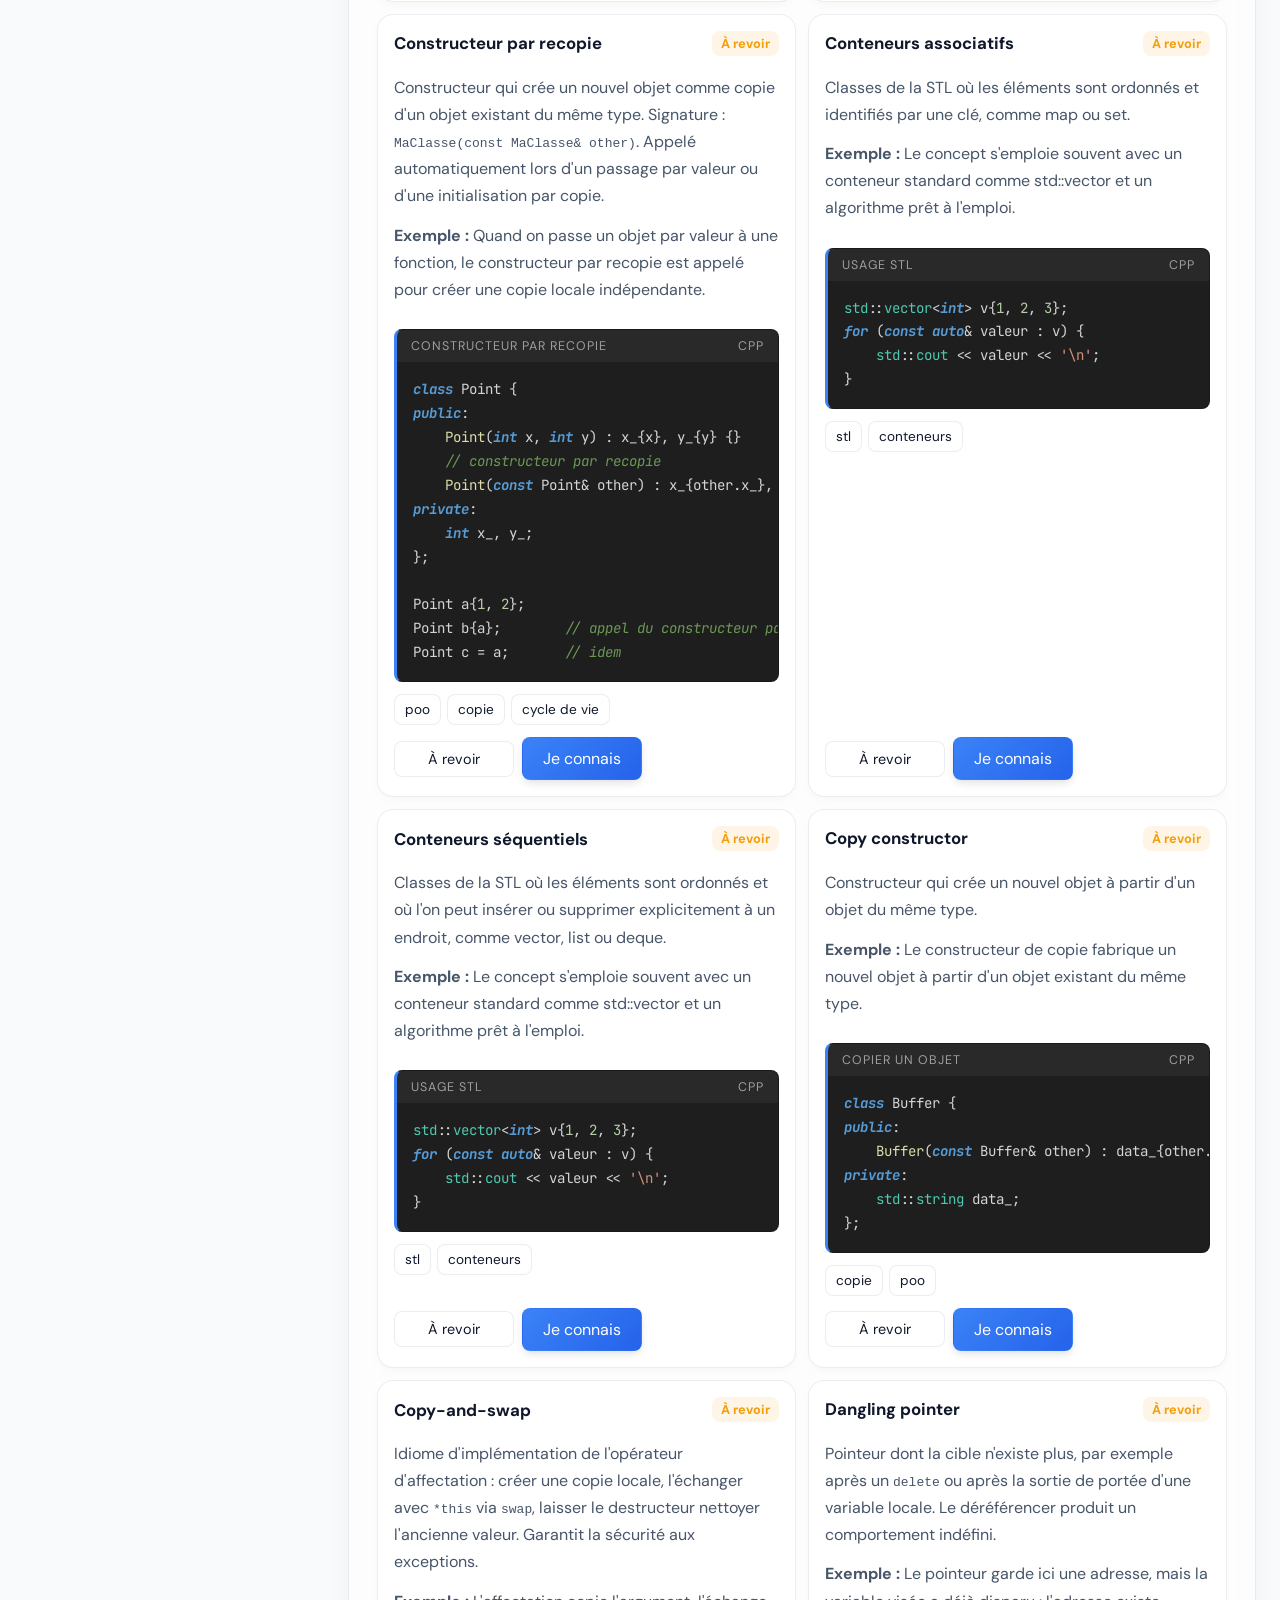
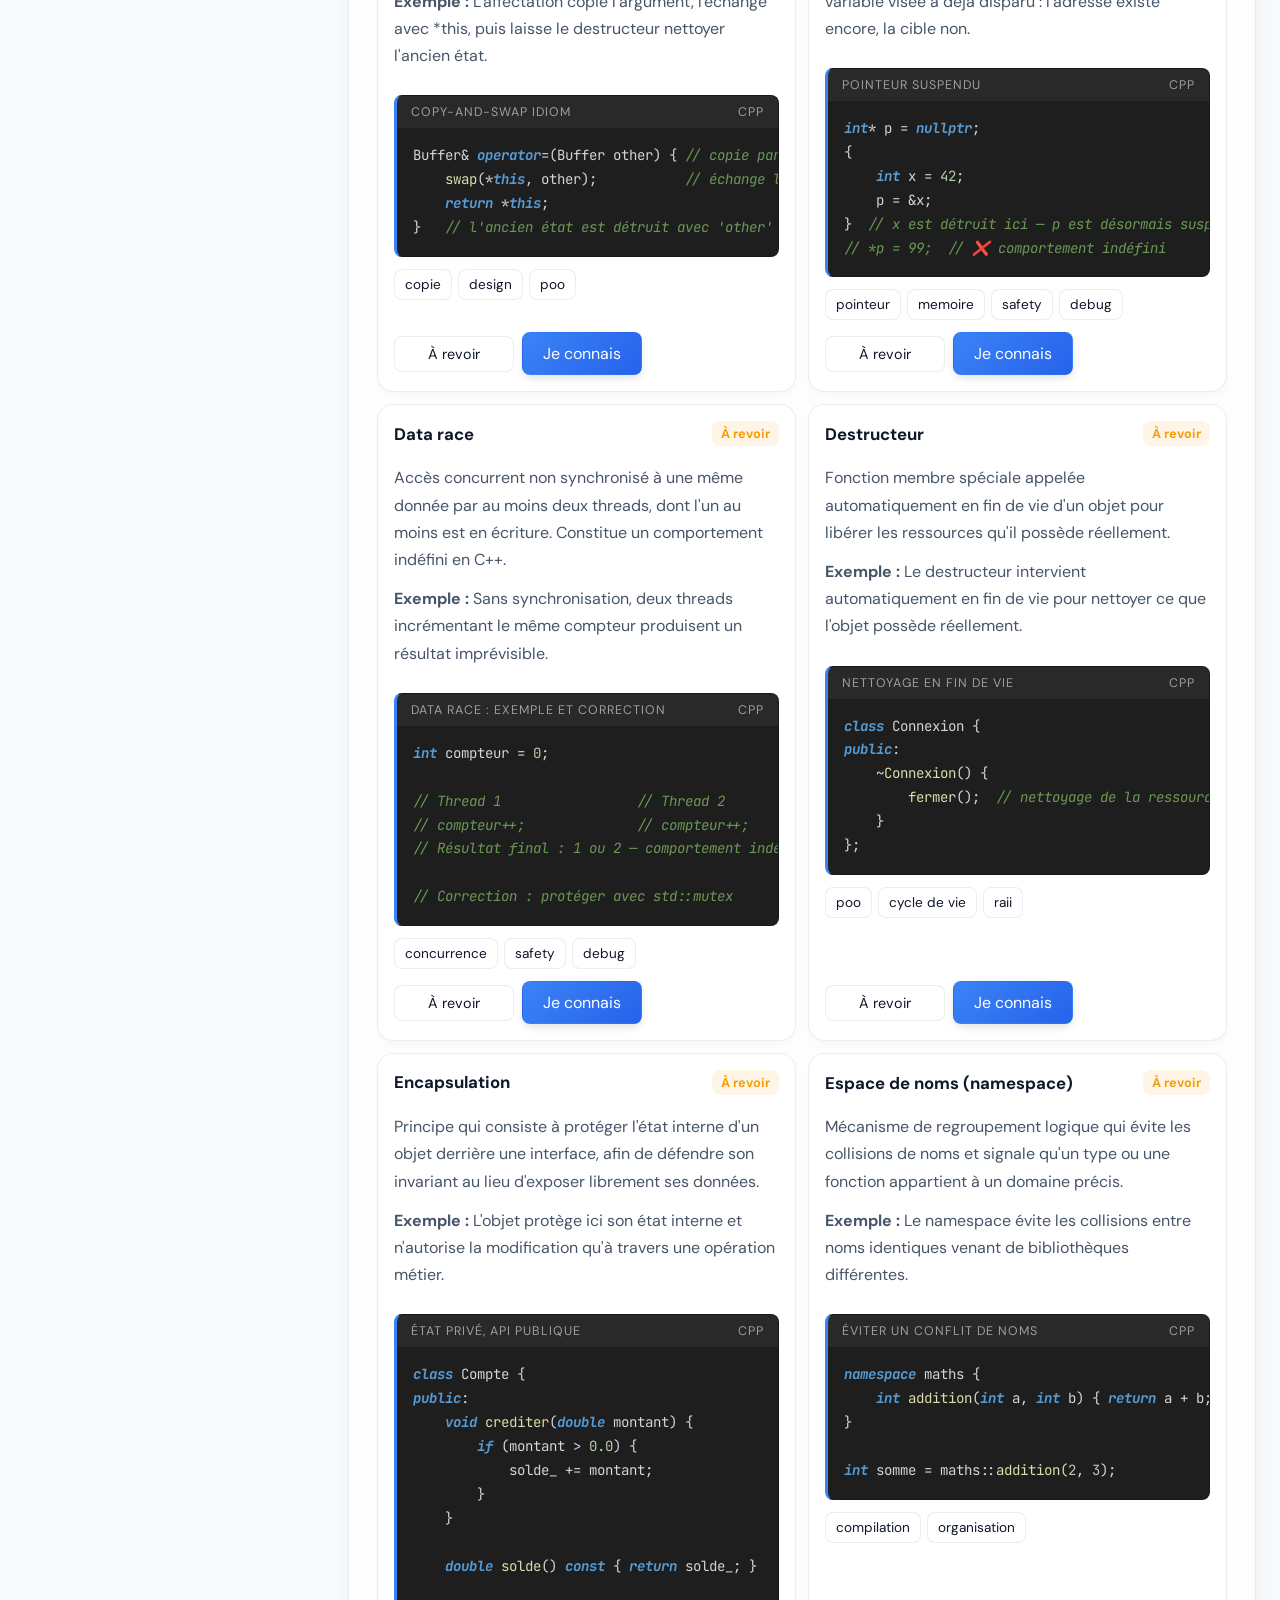
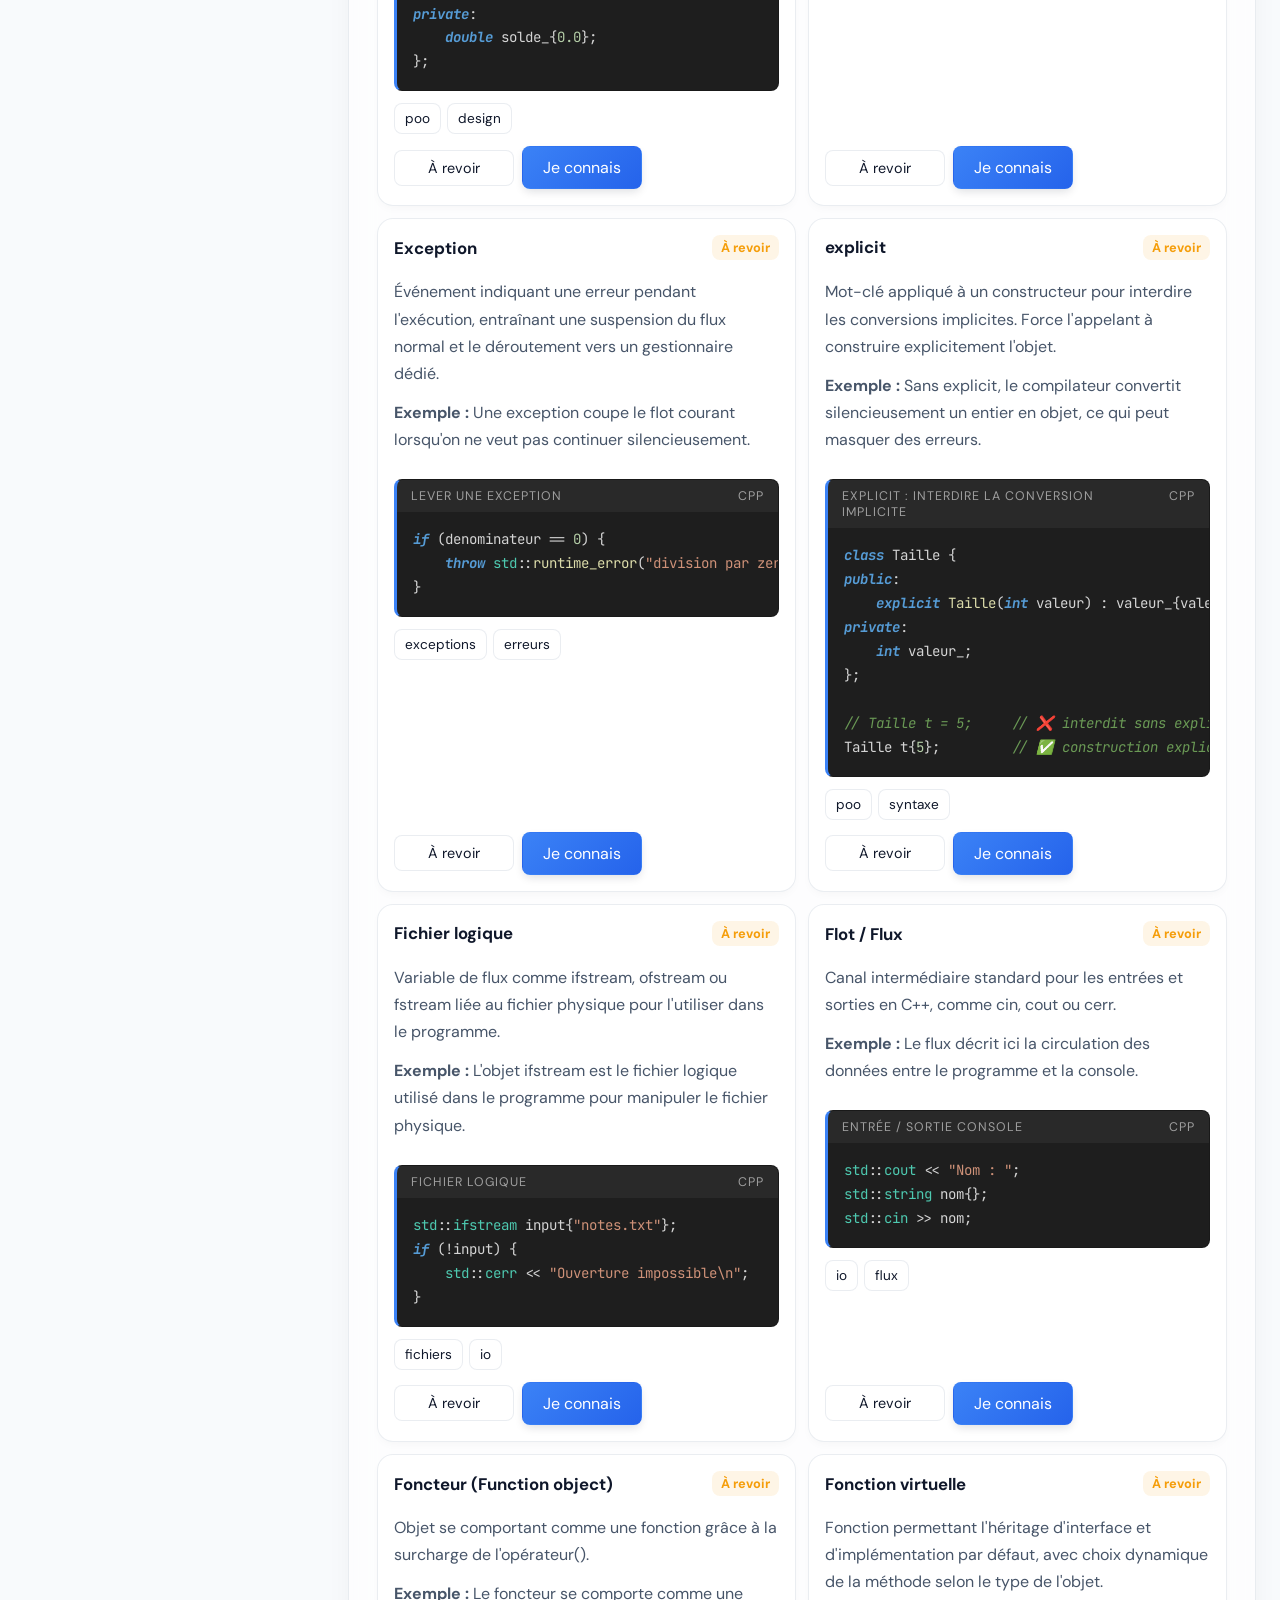
==== commit 09476e4d: "feat: add aliases to glossary terms and implement chapter theme wrapping for architecture module" ====
--- a/index.html
+++ b/index.html
@@ -1,14 +1,18 @@
 <!DOCTYPE html>
 <html lang="fr">
+
 <head>
   <meta charset="utf-8">
   <meta name="viewport" content="width=device-width, initial-scale=1">
   <title>Cours C++ complet ING2</title>
-  <meta
-    name="description"
-    content="Support interactif et autonome de C++ pour ING2 : navigation claire, progression, quiz, glossaire et parcours de révision."
-  >
+  <meta name="description"
+    content="Support interactif et autonome de C++ pour ING2 : navigation claire, progression, quiz, glossaire et parcours de révision.">
   <link rel="icon" type="image/svg+xml" href="assets/favicon.svg">
+  <link rel="preconnect" href="https://fonts.googleapis.com">
+  <link rel="preconnect" href="https://fonts.gstatic.com" crossorigin>
+  <link
+    href="https://fonts.googleapis.com/css2?family=DM+Sans:ital,wght@0,400;0,500;0,700;1,400&family=DM+Serif+Display&family=JetBrains+Mono:wght@400;700&display=swap"
+    rel="stylesheet">
   <link rel="stylesheet" href="styles/main.css">
   <script defer src="scripts/lib/strings.js"></script>
   <script defer src="scripts/lib/highlight.js"></script>
@@ -39,14 +43,9 @@
   <script defer src="scripts/course-data.js"></script>
   <script defer src="scripts/app.js"></script>
 </head>
+
 <body>
   <a class="skip-link" href="#chapterPanel">Aller au chapitre en cours</a>
-
-  <div class="backdrop" aria-hidden="true">
-    <div class="backdrop__orb backdrop__orb--a"></div>
-    <div class="backdrop__orb backdrop__orb--b"></div>
-    <div class="backdrop__grid"></div>
-  </div>
 
   <div class="app-shell" id="appRoot">
     <aside class="sidebar">
@@ -59,40 +58,7 @@
           </p>
         </section>
 
-        <section class="sidebar-card">
-          <div class="sidebar-card__row">
-            <span>Progression</span>
-            <strong id="progressLabel" aria-live="polite">0%</strong>
-          </div>
-          <div
-            class="progress-track"
-            role="progressbar"
-            aria-valuemin="0"
-            aria-valuemax="100"
-            aria-valuenow="0"
-            aria-labelledby="progressLabel"
-          >
-            <span class="progress-track__fill" id="progressFill"></span>
-          </div>
-          <p class="sidebar-note">Astuce : appuie sur <kbd>/</kbd> pour placer le curseur dans la recherche.</p>
-        </section>
-
-        <section class="sidebar-card">
-          <div class="sidebar-card__head">
-            <label class="field-label" for="searchInput">Recherche rapide</label>
-            <button class="ghost-button ghost-button--compact" id="resetFiltersButton" type="button">Effacer</button>
-          </div>
-          <input
-            id="searchInput"
-            class="search-input"
-            type="search"
-            placeholder="Ex. héritage, vector, exception"
-            autocomplete="off"
-          >
-          <div class="filter-row" id="levelFilters" aria-label="Filtres de niveau"></div>
-        </section>
-
-        <section class="sidebar-card sidebar-card--nav">
+        <section class="sidebar-chapters">
           <div class="sidebar-card__row">
             <span>Chapitres visibles</span>
             <strong id="visibleCount" aria-live="polite">0</strong>
@@ -105,6 +71,27 @@
     <main class="workspace">
       <section class="assistant-panel is-hidden" id="assistantPanel" hidden aria-live="polite"></section>
       <header class="hero" id="hero"></header>
+
+      <section class="global-dashboard">
+        <div class="dashboard-search">
+          <input
+            id="searchInput"
+            class="search-input sleek-input"
+            type="search"
+            placeholder="Recherche rapide (ex. héritage, vector)..."
+            autocomplete="off"
+          >
+          <button class="dashboard-clear-btn" id="resetFiltersButton" type="button">Effacer</button>
+        </div>
+        <div class="filter-row elegant-filters" id="levelFilters" aria-label="Filtres de niveau"></div>
+
+        <div class="dashboard-progress">
+          <span class="progress-text">Progression <strong id="progressLabel" aria-live="polite">0%</strong></span>
+          <div class="progress-track elegant-track" role="progressbar" aria-valuemin="0" aria-valuemax="100" aria-valuenow="0" aria-labelledby="progressLabel">
+            <span class="progress-track__fill" id="progressFill"></span>
+          </div>
+        </div>
+      </section>
       <section class="chapter-panel" id="chapterPanel" tabindex="-1"></section>
       <section class="glossary-panel" id="glossaryPanel"></section>
     </main>
@@ -121,4 +108,5 @@
     </div>
   </noscript>
 </body>
-</html>
+
+</html>
--- a/styles/main.css
+++ b/styles/main.css
@@ -1,36 +1,78 @@
+/* ===== VARIABLES ===== */
 :root {
-  --bg: #f6f0e5;
-  --bg-soft: rgba(255, 251, 245, 0.78);
-  --panel: rgba(255, 252, 247, 0.88);
-  --panel-strong: #fffaf2;
-  --panel-muted: #f0e6d7;
-  --ink: #1f2733;
-  --ink-soft: #55606e;
-  --ink-muted: #7a8491;
-  --accent: #c96d4a;
-  --accent-dark: #8f3f24;
-  --teal: #0f6c70;
-  --teal-soft: #e2f1ef;
-  --gold: #c78f2d;
-  --gold-soft: #f8edcf;
-  --danger: #9d4133;
-  --danger-soft: #f8e0da;
-  --success: #2e6d54;
-  --success-soft: #e4f1e8;
-  --border: rgba(39, 48, 61, 0.12);
-  --border-strong: rgba(39, 48, 61, 0.2);
-  --shadow: 0 18px 40px rgba(34, 34, 34, 0.08);
-  --shadow-soft: 0 10px 22px rgba(34, 34, 34, 0.06);
-  --radius-xl: 28px;
-  --radius-lg: 20px;
-  --radius-md: 14px;
-  --radius-sm: 10px;
-  --font-display: "Avenir Next", "Segoe UI", sans-serif;
-  --font-body: "Avenir Next", "Helvetica Neue", sans-serif;
-  --font-accent: "Iowan Old Style", "Palatino Linotype", serif;
-  --font-mono: "SFMono-Regular", "Menlo", "Monaco", monospace;
-}
-
+  /* LIGHT THEME VARIABLES */
+  --bg: #f8fafc;
+  --bg-soft: #e2e8f0;
+  --panel: rgba(255, 255, 255, 0.65);
+  --panel-solid: #ffffff;
+  --panel-strong: rgba(255, 255, 255, 0.85);
+  --panel-muted: rgba(241, 245, 249, 0.55);
+  --ink: #0f172a;
+  --ink-soft: #475569;
+  --ink-muted: #94a3b8;
+  --accent: #3b82f6;
+  --accent-dark: #2563eb;
+  --accent-light: rgba(59, 130, 246, 0.1);
+  --teal: #0ea5e9;
+  --teal-soft: rgba(14, 165, 233, 0.1);
+  --gold: #f59e0b;
+  --gold-soft: rgba(245, 158, 11, 0.1);
+  --danger: #ef4444;
+  --danger-soft: rgba(239, 68, 68, 0.1);
+  --success: #10b981;
+  --success-soft: rgba(16, 185, 129, 0.1);
+  --warm: #8b5cf6;
+  --warm-light: rgba(139, 92, 246, 0.1);
+  --border: rgba(148, 163, 184, 0.2);
+  --border-strong: rgba(148, 163, 184, 0.4);
+  --shadow-color: 15, 23, 42;
+  --shadow: 0 10px 30px -5px rgba(var(--shadow-color), 0.05), 0 4px 6px -2px rgba(var(--shadow-color), 0.025);
+  --shadow-soft: 0 4px 10px -2px rgba(var(--shadow-color), 0.03);
+  --shadow-hover: 0 20px 40px -5px rgba(var(--shadow-color), 0.08), 0 8px 10px -4px rgba(var(--shadow-color), 0.04);
+  --radius-xl: 24px;
+  --radius-lg: 16px;
+  --radius-md: 12px;
+  --radius-sm: 8px;
+  --font-display: "DM Serif Display", Georgia, serif;
+  --font-body: "DM Sans", system-ui, sans-serif;
+  --font-accent: "DM Serif Display", Georgia, serif;
+  --font-mono: "JetBrains Mono", "SF Mono", "Menlo", monospace;
+
+  --backdrop-blur: blur(20px);
+  --transition-smooth: all 0.35s cubic-bezier(0.25, 1, 0.5, 1);
+}
+
+@media (prefers-color-scheme: dark) {
+  :root {
+    --bg: #09090b;
+    --bg-soft: #18181b;
+    --panel: rgba(24, 24, 27, 0.65);
+    --panel-solid: #18181b;
+    --panel-strong: rgba(39, 39, 42, 0.85);
+    --panel-muted: rgba(9, 9, 11, 0.6);
+    --ink: #f8fafc;
+    --ink-soft: #cbd5e1;
+    --ink-muted: #64748b;
+    --accent: #60a5fa;
+    --accent-dark: #3b82f6;
+    --accent-light: rgba(96, 165, 250, 0.15);
+    --teal: #38bdf8;
+    --teal-soft: rgba(56, 189, 248, 0.15);
+    --gold: #fbbf24;
+    --gold-soft: rgba(251, 191, 36, 0.15);
+    --danger: #f87171;
+    --danger-soft: rgba(248, 113, 113, 0.15);
+    --success: #34d399;
+    --success-soft: rgba(52, 211, 153, 0.15);
+    --warm: #a78bfa;
+    --warm-light: rgba(167, 139, 250, 0.15);
+    --border: rgba(248, 250, 252, 0.08);
+    --border-strong: rgba(248, 250, 252, 0.15);
+    --shadow-color: 0, 0, 0;
+  }
+}
+
+/* ===== RESET ===== */
 * {
   box-sizing: border-box;
 }
@@ -43,11 +85,12 @@
   margin: 0;
   font-family: var(--font-body);
   color: var(--ink);
-  background:
-    radial-gradient(circle at top left, rgba(233, 179, 114, 0.2), transparent 22%),
-    radial-gradient(circle at right 10% top 20%, rgba(15, 108, 112, 0.16), transparent 24%),
-    radial-gradient(circle at center 20%, rgba(255, 255, 255, 0.55), transparent 30%),
-    linear-gradient(180deg, #f7f0e6 0%, #f3eadc 36%, #efe3d0 100%);
+  background: var(--bg);
+  background-image:
+    radial-gradient(circle at 10% 10%, var(--accent-light) 0%, transparent 40%),
+    radial-gradient(circle at 90% 90%, var(--teal-soft) 0%, transparent 40%),
+    radial-gradient(circle at 50% 50%, var(--warm-light) 0%, transparent 50%);
+  background-attachment: fixed;
   min-height: 100vh;
 }
 
@@ -63,8 +106,8 @@
 }
 
 :focus-visible {
-  outline: 3px solid rgba(15, 108, 112, 0.28);
-  outline-offset: 3px;
+  outline: 2px solid var(--accent);
+  outline-offset: 2px;
 }
 
 button:disabled {
@@ -77,140 +120,308 @@
   display: inline-flex;
   align-items: center;
   justify-content: center;
-  min-width: 28px;
-  padding: 4px 8px;
-  border-radius: 10px;
-  border: 1px solid rgba(255, 255, 255, 0.18);
-  background: rgba(255, 255, 255, 0.12);
-  color: #fff9f2;
+  min-width: 26px;
+  padding: 3px 7px;
+  border-radius: var(--radius-sm);
+  border: 1px solid var(--border-strong);
+  background: var(--bg-soft);
+  color: var(--ink-soft);
   font-family: var(--font-mono);
-  font-size: 0.85rem;
-}
-
+  font-size: 0.82rem;
+}
+
+/* ===== SKIP LINK ===== */
 .skip-link {
   position: absolute;
   left: 16px;
   top: -100px;
   z-index: 20;
   padding: 10px 14px;
-  border-radius: 999px;
-  background: #fff8ef;
+  border-radius: var(--radius-sm);
+  background: var(--panel);
   border: 1px solid var(--border-strong);
-  box-shadow: var(--shadow-soft);
+  box-shadow: var(--shadow);
 }
 
 .skip-link:focus {
   top: 16px;
 }
 
+/* ===== BACKDROP (removed from HTML, kept as no-op) ===== */
 .backdrop {
-  position: fixed;
-  inset: 0;
-  pointer-events: none;
-  overflow: hidden;
-}
-
-.backdrop__orb {
-  position: absolute;
-  border-radius: 999px;
-  filter: blur(8px);
-  opacity: 0.7;
-}
-
-.backdrop__orb--a {
-  width: 380px;
-  height: 380px;
-  top: -120px;
-  right: -90px;
-  background: radial-gradient(circle, rgba(201, 109, 74, 0.22), rgba(201, 109, 74, 0));
-}
-
-.backdrop__orb--b {
-  width: 460px;
-  height: 460px;
-  bottom: -150px;
-  left: -120px;
-  background: radial-gradient(circle, rgba(15, 108, 112, 0.18), rgba(15, 108, 112, 0));
-}
-
-.backdrop__grid {
-  position: absolute;
-  inset: 0;
-  background-image:
-    linear-gradient(rgba(31, 39, 51, 0.03) 1px, transparent 1px),
-    linear-gradient(90deg, rgba(31, 39, 51, 0.03) 1px, transparent 1px);
-  background-size: 42px 42px;
-  mask-image: linear-gradient(180deg, rgba(0, 0, 0, 0.35), transparent 78%);
-}
-
+  display: none;
+}
+
+/* ===== APP SHELL ===== */
 .app-shell {
   position: relative;
   z-index: 1;
   display: grid;
-  grid-template-columns: 320px minmax(0, 1fr);
+  grid-template-columns: 300px minmax(0, 1fr);
   gap: 24px;
-  width: min(1500px, calc(100% - 32px));
-  margin: 18px auto 40px;
+  width: min(1440px, calc(100% - 48px));
+  margin: 24px auto 40px;
   align-items: start;
 }
 
+/* ===== SIDEBAR ===== */
 .sidebar {
   position: sticky;
-  top: 18px;
-  max-height: calc(100vh - 36px);
+  top: 24px;
+  max-height: calc(100vh - 48px);
   align-self: start;
   display: flex;
   flex-direction: column;
-  gap: 16px;
-}
-
+}
+
+.sidebar-shell {
+  display: flex;
+  flex-direction: column;
+  min-height: 0;
+  max-height: calc(100vh - 48px);
+  gap: 0;
+  padding: 24px;
+  overflow-y: auto;
+  overscroll-behavior: contain;
+  border-radius: var(--radius-xl);
+  background: var(--panel);
+  backdrop-filter: var(--backdrop-blur);
+  -webkit-backdrop-filter: var(--backdrop-blur);
+  border: 1px solid var(--border);
+  box-shadow: var(--shadow);
+  color: var(--ink);
+}
+
+.sidebar-shell::-webkit-scrollbar {
+  width: 8px;
+}
+
+.sidebar-shell::-webkit-scrollbar-thumb {
+  border-radius: 999px;
+  background: var(--border-strong);
+}
+
+/* ===== BRAND BLOCK ===== */
 .brand-block,
 .sidebar-card,
 .hero,
 .chapter-panel,
 .glossary-panel,
 .noscript {
-  background: linear-gradient(180deg, rgba(255, 252, 247, 0.92), rgba(255, 248, 240, 0.84));
+  background: var(--panel);
+  backdrop-filter: var(--backdrop-blur);
+  -webkit-backdrop-filter: var(--backdrop-blur);
   border: 1px solid var(--border);
   box-shadow: var(--shadow);
-  backdrop-filter: blur(12px);
+  transition: var(--transition-smooth);
 }
 
 .brand-block,
 .sidebar-card {
-  border-radius: var(--radius-xl);
-  padding: 20px;
+  border-radius: var(--radius-lg);
+  padding: 16px;
 }
 
 .brand-block {
-  background:
-    linear-gradient(180deg, rgba(255, 255, 255, 0.95), rgba(248, 241, 229, 0.9)),
-    radial-gradient(circle at top right, rgba(15, 108, 112, 0.08), transparent 38%);
+  background: transparent;
+}
+
+.sidebar-shell .brand-block,
+.sidebar-shell .sidebar-card {
+  padding: 0;
+  background: transparent;
+  border: 0;
+  box-shadow: none;
+}
+
+.sidebar-shell .sidebar-card,
+.sidebar-shell .brand-block+.sidebar-card {
+  margin-top: 16px;
+  padding-top: 16px;
+  border-top: 1px solid var(--border);
 }
 
 .eyebrow {
-  margin: 0 0 8px;
-  font-size: 0.74rem;
-  letter-spacing: 0.18em;
+  margin: 0 0 6px;
+  font-size: 0.72rem;
+  letter-spacing: 0.14em;
   text-transform: uppercase;
-  color: var(--accent-dark);
+  color: var(--accent);
   font-weight: 700;
+}
+
+.brand-block--compact .eyebrow {
+  margin-bottom: 0;
 }
 
 .brand-block h1,
 .brand-block h2 {
   margin: 0;
-  font-family: var(--font-accent);
-  font-size: clamp(1.8rem, 4vw, 2.35rem);
-  line-height: 1.02;
+  font-family: var(--font-display);
+  font-size: clamp(1.6rem, 3.5vw, 2.1rem);
+  line-height: 1.1;
+  color: var(--ink);
 }
 
 .brand-copy {
-  margin: 14px 0 0;
+  margin: 10px 0 0;
   color: var(--ink-soft);
   line-height: 1.6;
-}
-
+  font-size: 0.92rem;
+}
+
+/* HIDE CLUTTER */
+.site-footer,
+.sidebar-note,
+.sidebar-shell .brand-block,
+.sidebar-shell .sidebar-card:first-of-type .sidebar-card__row {
+  display: none !important;
+}
+
+/* ===== SIDEBAR OVERRIDES (light theme) ===== */
+.sidebar-shell .eyebrow {
+  color: var(--accent);
+}
+
+.sidebar-shell .brand-copy,
+.sidebar-shell .helper-text,
+.sidebar-shell .sidebar-card__row span,
+.sidebar-shell .field-label,
+.sidebar-shell .sidebar-note {
+  color: var(--ink-soft);
+}
+
+.sidebar-shell .sidebar-card__row strong {
+  color: var(--ink);
+  font-size: 1.05rem;
+}
+
+.sidebar-shell .progress-track {
+  margin-bottom: 0;
+  background: var(--border);
+}
+
+.sidebar-shell .search-input {
+  background: rgba(255, 255, 255, 0.4);
+  backdrop-filter: var(--backdrop-blur);
+  border-color: var(--border);
+  color: var(--ink);
+  box-shadow: var(--shadow-soft);
+  transition: var(--transition-smooth);
+}
+
+@media (prefers-color-scheme: dark) {
+  .sidebar-shell .search-input {
+    background: rgba(0, 0, 0, 0.2);
+  }
+}
+
+.sidebar-shell .search-input::placeholder {
+  color: var(--ink-muted);
+}
+
+.sidebar-shell .search-input:focus {
+  border-color: var(--accent);
+  box-shadow: 0 0 0 2px var(--accent-light);
+}
+
+.sidebar-shell .ghost-button,
+.sidebar-shell .filter-chip {
+  background: var(--panel-solid);
+  border-color: var(--border);
+  color: var(--ink);
+}
+
+.sidebar-shell .ghost-button:hover,
+.sidebar-shell .filter-chip:hover {
+  background: var(--bg-soft);
+  border-color: var(--border-strong);
+  transform: translateY(-2px);
+  box-shadow: var(--shadow-soft);
+}
+
+.sidebar-shell .filter-chip.is-active {
+  background: var(--accent);
+  color: #fff;
+  border-color: var(--accent);
+}
+
+.sidebar-shell .chapter-nav {
+  margin-top: 12px;
+  gap: 8px;
+  max-height: none;
+  overflow: visible;
+}
+
+.sidebar-shell .chapter-nav__item {
+  background: rgba(148, 163, 184, 0.05); /* Extremely subtle glass base */
+  border: none;
+  padding: 12px 14px;
+  border-radius: var(--radius-md);
+  box-shadow: none;
+  transition: all 0.2s ease;
+}
+
+.sidebar-shell .chapter-nav__item:hover {
+  background: rgba(148, 163, 184, 0.12); /* Slightly more prominent on hover */
+  transform: none;
+  box-shadow: none;
+}
+
+.sidebar-shell .chapter-nav__item.is-active {
+  background: var(--bg-soft); /* Distinguishes active item clearly */
+  border: none;
+  box-shadow: none;
+  font-weight: 700; /* Makes active item text pop natively without blue bar */
+}
+
+.sidebar-shell .chapter-nav__item.is-complete {
+  border-color: var(--accent);
+}
+
+.sidebar-shell .chapter-card__number,
+.sidebar-shell .meta-chip,
+.sidebar-shell .chapter-nav__time {
+  background: var(--bg-soft);
+  color: var(--ink-soft);
+}
+
+.sidebar-shell .meta-chip--teal {
+  background: var(--accent-light);
+  color: var(--accent);
+}
+
+.sidebar-shell .meta-chip--accent {
+  background: var(--warm-light);
+  color: var(--warm);
+}
+
+.sidebar-shell .meta-chip--gold {
+  background: var(--gold-soft);
+  color: var(--gold);
+}
+
+.sidebar-shell .meta-chip--success {
+  background: var(--accent-light);
+  color: var(--accent);
+}
+
+.sidebar-shell .chapter-nav__title {
+  font-size: 0.95rem;
+  color: var(--ink);
+}
+
+.sidebar-shell .chapter-nav__footer {
+  gap: 6px;
+  margin-top: 10px;
+}
+
+.sidebar-shell .empty-state {
+  background: var(--bg-soft);
+  border-color: var(--border);
+}
+
+/* ===== SHARED LAYOUT ROWS ===== */
 .sidebar-card__row,
 .sidebar-card__head,
 .hero__meta,
@@ -227,19 +438,30 @@
 .hero__meta span,
 .chapter-head__meta span {
   color: var(--ink-soft);
-  font-size: 0.94rem;
+  font-size: 0.92rem;
 }
 
 .sidebar-card__head {
   align-items: flex-start;
 }
 
+/* ===== ENERGY LINE TRACK ===== */
 .progress-track {
-  height: 12px;
+  height: 2px;
+  width: 100%;
   border-radius: 999px;
-  background: rgba(31, 39, 51, 0.08);
-  overflow: hidden;
-  margin: 14px 0 12px;
+  background: transparent;
+  overflow: visible;
+  margin: 0;
+  position: relative;
+}
+
+.progress-track::before {
+  content: '';
+  position: absolute;
+  top: 0; left: 0; right: 0; bottom: 0;
+  background: rgba(148, 163, 184, 0.1);
+  border-radius: 999px;
 }
 
 .progress-track__fill {
@@ -247,10 +469,20 @@
   height: 100%;
   width: 0;
   border-radius: inherit;
-  background: linear-gradient(90deg, var(--teal), var(--accent));
-  transition: width 0.25s ease;
-}
-
+  background: linear-gradient(90deg, var(--accent), var(--warm));
+  box-shadow: 0 0 10px var(--accent), 0 0 25px var(--warm);
+  transition: width 0.6s cubic-bezier(0.34, 1.56, 0.64, 1);
+  position: relative;
+  z-index: 2;
+  animation: pulseGlow 3s infinite alternate ease-in-out;
+}
+
+@keyframes pulseGlow {
+  0% { filter: brightness(1) drop-shadow(0 0 8px var(--accent)); }
+  100% { filter: brightness(1.3) drop-shadow(0 0 15px var(--warm)); }
+}
+
+/* ===== INTERACTIVE ELEMENTS ===== */
 .ghost-button,
 .filter-chip,
 .chapter-nav__item,
@@ -260,14 +492,9 @@
 .exercise-chip,
 .glossary-tag {
   border: 1px solid var(--border);
-  background: rgba(255, 255, 255, 0.52);
+  background: var(--panel-solid);
   color: var(--ink);
-  transition:
-    transform 0.18s ease,
-    border-color 0.18s ease,
-    background 0.18s ease,
-    color 0.18s ease,
-    box-shadow 0.18s ease;
+  transition: var(--transition-smooth);
 }
 
 .ghost-button,
@@ -275,19 +502,19 @@
 .tab-button,
 .filter-chip,
 .exercise-chip {
-  border-radius: 999px;
+  border-radius: var(--radius-sm);
   cursor: pointer;
 }
 
 .ghost-button,
 .action-button,
 .tab-button {
-  padding: 11px 14px;
+  padding: 10px 14px;
 }
 
 .ghost-button--compact {
-  padding: 9px 12px;
-  font-size: 0.92rem;
+  padding: 8px 11px;
+  font-size: 0.9rem;
 }
 
 .ghost-button:hover,
@@ -298,16 +525,25 @@
 .action-button:hover,
 .exercise-chip:hover,
 .glossary-tag:hover {
-  transform: translateY(-1px);
   border-color: var(--border-strong);
-  background: rgba(255, 255, 255, 0.9);
-}
-
+  background: var(--bg-soft);
+  transform: translateY(-2px);
+  box-shadow: var(--shadow-soft);
+}
+
+.ghost-button:active,
+.filter-chip:active,
+.action-button:active,
+.tab-button:active {
+  transform: translateY(0);
+}
+
+/* ===== FORM ELEMENTS ===== */
 .field-label {
   display: block;
-  margin-bottom: 8px;
+  margin-bottom: 6px;
   color: var(--ink-soft);
-  font-size: 0.95rem;
+  font-size: 0.92rem;
 }
 
 .field-label--inline {
@@ -316,154 +552,223 @@
 }
 
 .helper-text {
-  margin: 10px 0 0;
+  margin: 8px 0 0;
   color: var(--ink-muted);
-  font-size: 0.9rem;
+  font-size: 0.88rem;
   line-height: 1.55;
 }
 
 .search-input,
 .glossary-search {
   width: 100%;
-  padding: 13px 16px;
-  border-radius: 16px;
+  padding: 10px 14px;
+  border-radius: var(--radius-md);
   border: 1px solid var(--border);
-  background: rgba(255, 255, 255, 0.92);
+  background: var(--panel);
   color: var(--ink);
   outline: none;
-  box-shadow: inset 0 1px 2px rgba(31, 39, 51, 0.05);
 }
 
 .search-input:focus,
 .glossary-search:focus {
-  border-color: rgba(15, 108, 112, 0.55);
-  box-shadow: 0 0 0 3px rgba(15, 108, 112, 0.12);
-}
-
+  border-color: var(--accent);
+  box-shadow: 0 0 0 2px var(--accent-light);
+}
+
+/* ===== FILTER ROW ===== */
 .filter-row {
   display: flex;
   flex-wrap: wrap;
-  gap: 8px;
-  margin-top: 12px;
+  gap: 6px;
+  margin-top: 10px;
 }
 
 .filter-chip {
-  padding: 9px 13px;
+  padding: 7px 12px;
+  font-size: 0.88rem;
 }
 
 .filter-chip.is-active,
 .tab-button.is-active,
 .action-button--primary,
 .exercise-chip--primary {
-  background: linear-gradient(135deg, var(--teal), #15838a);
+  background: linear-gradient(135deg, var(--accent), var(--accent-dark));
   border-color: transparent;
   color: #fff;
-  box-shadow: var(--shadow-soft);
-}
-
+  box-shadow: 0 4px 10px -2px rgba(var(--shadow-color), 0.15);
+}
+
+/* ===== CHAPTER NAV ===== */
 .chapter-nav {
   display: grid;
-  gap: 10px;
-  margin-top: 14px;
+  gap: 8px;
+  margin-top: 12px;
   max-height: min(58vh, 900px);
   overflow-y: auto;
   padding-right: 4px;
 }
 
 .chapter-nav::-webkit-scrollbar {
-  width: 8px;
+  width: 6px;
 }
 
 .chapter-nav::-webkit-scrollbar-thumb {
   border-radius: 999px;
-  background: rgba(31, 39, 51, 0.12);
+  background: var(--border-strong);
 }
 
 .chapter-nav__item {
   width: 100%;
   text-align: left;
-  border-radius: 18px;
-  padding: 14px 15px;
+  border-radius: var(--radius-md);
+  padding: 12px 14px;
   cursor: pointer;
-  box-shadow: 0 6px 18px rgba(34, 34, 34, 0.03);
+  box-shadow: none;
 }
 
 .chapter-nav__item.is-active {
-  background: linear-gradient(135deg, rgba(15, 108, 112, 0.14), rgba(201, 109, 74, 0.12));
-  border-color: rgba(15, 108, 112, 0.28);
+  background: var(--accent-light);
+  border-color: var(--accent);
+  border-left: 3px solid var(--accent);
 }
 
 .chapter-nav__item.is-complete {
-  border-color: rgba(46, 109, 84, 0.28);
+  border-color: var(--accent);
 }
 
 .chapter-nav__topline {
   display: flex;
   align-items: center;
   justify-content: space-between;
-  gap: 10px;
-  margin-bottom: 8px;
+  gap: 8px;
+  margin-bottom: 6px;
 }
 
 .chapter-nav__title {
   margin: 0;
   font-weight: 700;
-  font-size: 1rem;
-}
-
+  font-size: 0.95rem;
+}
+
+.chapter-nav__footer {
+  display: flex;
+  flex-wrap: wrap;
+  gap: 6px;
+  margin-top: 10px;
+}
+
+/* ===== CONTENT TEXT ===== */
 .lesson-section p,
 .exercise-card__prompt,
 .glossary-card__text,
 .empty-state p {
   margin: 0;
-  line-height: 1.65;
+  line-height: 1.7;
   color: var(--ink-soft);
 }
 
-.chapter-nav__footer {
+/* ===== TAGS ===== */
+.chapter-head__badges,
+.glossary-card__tags,
+.exercise-card__chips {
   display: flex;
   flex-wrap: wrap;
-  gap: 8px;
-  margin-top: 12px;
-}
-
+  gap: 6px;
+}
+
+.glossary-tag {
+  display: inline-flex;
+  align-items: center;
+  gap: 5px;
+  border-radius: var(--radius-sm);
+  padding: 6px 10px;
+  font-size: 0.85rem;
+}
+
+/* ===== WORKSPACE ===== */
 .workspace {
   display: flex;
   flex-direction: column;
-  gap: 24px;
-}
-
+  gap: 20px;
+}
+
+/* ===== HERO ===== */
 .hero,
 .chapter-panel,
 .glossary-panel,
 .noscript {
-  border-radius: 34px;
+  border-radius: var(--radius-xl);
   padding: 28px;
+}
+
+/* ===== GLOBAL DASHBOARD / ENERGY LINE WRAPPER ===== */
+.global-dashboard {
+  background: transparent;
+  border: none;
+  padding: 0 12px;
+  margin: 32px auto 48px;
+  display: flex;
+  flex-direction: column;
+  align-items: flex-start;
+  width: 100%;
+  box-shadow: none;
+}
+
+.dashboard-progress {
+  display: flex;
+  flex-direction: column;
+  align-items: flex-end;
+  gap: 12px;
+  width: 100%;
+}
+
+.progress-text {
+  font-weight: 500;
+  color: var(--ink-muted);
+  font-size: 0.85rem;
+  text-transform: uppercase;
+  letter-spacing: 0.1em;
+  margin-right: -4px; /* Optically align with edge */
+}
+
+.progress-text strong {
+  margin-left: 8px;
+  color: #fff;
+  font-size: 1.2rem;
+  text-shadow: 0 0 12px var(--accent);
+  letter-spacing: 0;
+}
+
+/* HIDE REDUNDANT ELEMENTS */
+.dashboard-search,
+.dashboard-clear-btn,
+.elegant-filters {
+  display: none !important;
 }
 
 .hero {
   position: relative;
   overflow: hidden;
+  background: var(--panel);
+  border: 1px solid var(--border);
+  box-shadow: var(--shadow);
+}
+
+.hero::before {
+  display: none;
 }
 
 .hero::after {
-  content: "";
-  position: absolute;
-  inset: auto 0 0 auto;
-  width: 220px;
-  height: 220px;
-  background:
-    radial-gradient(circle, rgba(201, 109, 74, 0.22), transparent 65%),
-    radial-gradient(circle at 60% 40%, rgba(15, 108, 112, 0.18), transparent 40%);
-  transform: translate(35%, 35%);
+  display: none;
 }
 
 .hero__layout {
   position: relative;
   z-index: 1;
   display: grid;
-  grid-template-columns: minmax(0, 1.3fr) minmax(280px, 0.9fr);
-  gap: 24px;
+  grid-template-columns: minmax(0, 1fr) minmax(380px, 1.2fr);
+  gap: 40px;
+  align-items: center;
 }
 
 .hero__copy {
@@ -473,40 +778,25 @@
 
 .hero__title {
   margin: 0;
-  font-family: var(--font-accent);
-  font-size: clamp(2.4rem, 4vw, 3.35rem);
-  line-height: 0.98;
+  font-family: var(--font-display);
+  font-size: clamp(2.2rem, 4vw, 3.2rem);
+  line-height: 1.05;
+  letter-spacing: -0.02em;
 }
 
 .hero__lead {
-  max-width: 62ch;
-  margin: 16px 0 0;
+  max-width: 60ch;
+  margin: 14px 0 0;
   color: var(--ink-soft);
   line-height: 1.75;
-  font-size: 1.03rem;
+  font-size: 1rem;
 }
 
 .hero__meta {
-  margin-top: 18px;
+  margin-top: 16px;
   flex-wrap: wrap;
   justify-content: flex-start;
-}
-
-.chapter-head__badges,
-.glossary-card__tags,
-.exercise-card__chips {
-  display: flex;
-  flex-wrap: wrap;
   gap: 8px;
-}
-
-.glossary-tag {
-  display: inline-flex;
-  align-items: center;
-  gap: 6px;
-  border-radius: 999px;
-  padding: 8px 12px;
-  font-size: 0.88rem;
 }
 
 .hero-actions {
@@ -520,6 +810,161 @@
   background: transparent;
 }
 
+.hero__spotlight {
+  margin-top: 20px;
+  padding: 18px 20px;
+  border-radius: var(--radius-lg);
+  background: var(--bg-soft);
+  border: 1px solid var(--border);
+}
+
+.hero__spotlight-label {
+  display: inline-block;
+  margin-bottom: 8px;
+  color: var(--accent);
+  font-size: 0.75rem;
+  letter-spacing: 0.12em;
+  text-transform: uppercase;
+  font-weight: 700;
+}
+
+.hero__spotlight strong {
+  display: block;
+  font-size: 1.3rem;
+  line-height: 1.2;
+}
+
+.hero__spotlight p {
+  margin: 8px 0 0;
+  color: var(--ink-soft);
+  line-height: 1.7;
+}
+
+/* ===== HERO FOCUS (TERMINAL) ===== */
+.hero-focus--terminal {
+  background: #0f111a;
+  color: #a6accd;
+  border-radius: var(--radius-lg);
+  padding: 0;
+  overflow: hidden;
+  box-shadow: 0 20px 40px rgba(0, 0, 0, 0.2);
+  font-family: var(--font-mono);
+  font-size: 0.85rem;
+  line-height: 1.6;
+  border: 1px solid rgba(255, 255, 255, 0.1);
+  display: flex;
+  flex-direction: column;
+}
+
+.terminal-header {
+  display: flex;
+  gap: 8px;
+  padding: 14px 16px;
+  background: rgba(255, 255, 255, 0.05);
+  /* slightly lighter header */
+  border-bottom: 1px solid rgba(255, 255, 255, 0.05);
+}
+
+.term-dot {
+  width: 12px;
+  height: 12px;
+  border-radius: 50%;
+}
+
+.term-dot--red {
+  background: #ff5f56;
+}
+
+.term-dot--yellow {
+  background: #ffbd2e;
+}
+
+.term-dot--green {
+  background: #27c93f;
+}
+
+.terminal-body {
+  margin: 0;
+  padding: 20px;
+  overflow-x: auto;
+}
+
+.terminal-body code {
+  color: #a6accd;
+  font-family: inherit;
+}
+
+.token-keyword {
+  color: #c792ea;
+  font-style: italic;
+}
+
+/* Purple */
+.token-string {
+  color: #c3e88d;
+}
+
+/* Green */
+.token-function {
+  color: #82aaff;
+}
+
+/* Blue */
+.token-comment {
+  color: #676e95;
+  font-style: italic;
+}
+
+/* Grey */
+.token-number {
+  color: #f78c6c;
+}
+
+/* Orange */
+
+.terminal-actions {
+  margin-top: 24px;
+  padding-top: 16px;
+  border-top: 1px dashed rgba(255, 255, 255, 0.1);
+  display: flex;
+  flex-direction: column;
+  gap: 12px;
+}
+
+.term-command {
+  display: flex;
+  align-items: center;
+  gap: 12px;
+}
+
+.token-prompt {
+  color: #c3e88d;
+  /* Green prompt */
+  font-weight: bold;
+}
+
+.terminal-btn {
+  background: transparent;
+  border: none;
+  font-family: var(--font-mono);
+  font-size: 0.9rem;
+  color: #a6accd;
+  cursor: pointer;
+  padding: 0;
+  text-align: left;
+  transition: var(--transition-smooth);
+}
+
+.terminal-btn--primary {
+  color: #82aaff;
+}
+
+.terminal-btn:hover {
+  color: #ffffff;
+  text-shadow: 0 0 8px rgba(255, 255, 255, 0.4);
+}
+
+/* ===== CHAPTER / GLOSSARY HEADS ===== */
 .chapter-head,
 .glossary-head {
   display: flex;
@@ -527,37 +972,50 @@
   align-items: flex-start;
   justify-content: space-between;
   gap: 16px;
-  margin-bottom: 24px;
+  margin-bottom: 20px;
 }
 
 .chapter-head h2,
 .glossary-head h2 {
   margin: 0;
-  font-family: var(--font-accent);
-  font-size: clamp(1.7rem, 3vw, 2.3rem);
-}
-
+  font-family: var(--font-display);
+  font-size: clamp(1.5rem, 3vw, 2rem);
+}
+
+/* ===== CONTENT CARDS ===== */
 .lesson-section,
 .exercise-card,
 .glossary-card,
 .quiz-card,
 .callout,
 .empty-state {
-  border-radius: 24px;
+  border-radius: var(--radius-lg);
   border: 1px solid var(--border);
-  background: rgba(255, 255, 255, 0.75);
+  background: var(--panel);
+  backdrop-filter: var(--backdrop-blur);
+  -webkit-backdrop-filter: var(--backdrop-blur);
   box-shadow: var(--shadow-soft);
+  transition: var(--transition-smooth);
+}
+
+.exercise-card:hover,
+.glossary-card:hover,
+.quiz-card:hover {
+  transform: translateY(-4px);
+  box-shadow: var(--shadow-hover);
+  border-color: var(--border-strong);
 }
 
 .glossary-card {
-  padding: 18px;
-}
+  padding: 16px;
+}
+
 .lesson-section h3,
 .exercise-card h3,
 .glossary-card h3,
 .quiz-card h3 {
-  margin: 14px 0 8px;
-  font-size: 1.08rem;
+  margin: 12px 0 6px;
+  font-size: 1.05rem;
 }
 
 .exercise-card__prompt,
@@ -566,26 +1024,28 @@
   color: var(--ink-soft);
 }
 
+/* ===== LISTS ===== */
 .bullet-list,
 .check-list,
 .exercise-list {
-  margin: 14px 0 0;
+  margin: 12px 0 0;
   padding-left: 18px;
   color: var(--ink);
   line-height: 1.75;
 }
 
-.bullet-list li + li,
-.check-list li + li,
-.exercise-list li + li {
+.bullet-list li+li,
+.check-list li+li,
+.exercise-list li+li {
   margin-top: 4px;
 }
 
+/* ===== VIDEO GRID ===== */
 .video-grid {
   display: grid;
   grid-template-columns: repeat(auto-fit, minmax(220px, 1fr));
-  gap: 14px;
-  margin-top: 18px;
+  gap: 12px;
+  margin-top: 16px;
 }
 
 .video-card {
@@ -593,26 +1053,24 @@
   flex-direction: column;
   min-height: 100%;
   overflow: hidden;
-  border-radius: 22px;
-  border: 1px solid rgba(39, 48, 61, 0.1);
-  background:
-    linear-gradient(180deg, rgba(255, 255, 255, 0.92), rgba(247, 240, 229, 0.88));
-  box-shadow: 0 14px 28px rgba(82, 58, 36, 0.08);
+  border-radius: var(--radius-md);
+  border: 1px solid var(--border);
+  background: var(--panel);
+  box-shadow: var(--shadow-soft);
   color: inherit;
   text-decoration: none;
-  transition: transform 180ms ease, box-shadow 180ms ease, border-color 180ms ease;
+  transition: border-color 0.15s ease, box-shadow 0.15s ease;
 }
 
 .video-card:hover,
 .video-card:focus-visible {
-  transform: translateY(-3px);
-  border-color: rgba(15, 108, 112, 0.24);
-  box-shadow: 0 20px 34px rgba(82, 58, 36, 0.12);
+  border-color: var(--border-strong);
+  box-shadow: var(--shadow);
 }
 
 .video-card:focus-visible {
-  outline: 3px solid rgba(15, 108, 112, 0.18);
-  outline-offset: 3px;
+  outline: 2px solid var(--accent);
+  outline-offset: 2px;
 }
 
 .video-card__media {
@@ -620,45 +1078,43 @@
   display: block;
   aspect-ratio: 16 / 9;
   overflow: hidden;
-  background:
-    linear-gradient(135deg, rgba(21, 28, 37, 0.95), rgba(35, 42, 51, 0.92));
+  background: #1a1a1a;
 }
 
 .video-card__thumb {
   width: 100%;
   height: 100%;
   object-fit: cover;
-  transition: transform 220ms ease, opacity 220ms ease;
+  transition: opacity 0.15s ease;
 }
 
 .video-card:hover .video-card__thumb,
 .video-card:focus-visible .video-card__thumb {
-  transform: scale(1.03);
+  opacity: 0.9;
 }
 
 .video-card__media::after {
   content: "";
   position: absolute;
   inset: 0;
-  background:
-    linear-gradient(180deg, rgba(17, 25, 34, 0.05), rgba(17, 25, 34, 0.34));
+  background: linear-gradient(180deg, transparent 50%, rgba(0, 0, 0, 0.3));
 }
 
 .video-card__badge {
   position: absolute;
-  top: 12px;
-  left: 12px;
+  top: 10px;
+  left: 10px;
   z-index: 1;
   display: inline-flex;
   align-items: center;
-  gap: 6px;
-  padding: 6px 10px;
-  border-radius: 999px;
-  background: rgba(18, 25, 33, 0.72);
-  color: #fff7ee;
-  font-size: 0.72rem;
-  font-weight: 800;
-  letter-spacing: 0.12em;
+  gap: 5px;
+  padding: 4px 8px;
+  border-radius: var(--radius-sm);
+  background: rgba(0, 0, 0, 0.7);
+  color: #fff;
+  font-size: 0.7rem;
+  font-weight: 700;
+  letter-spacing: 0.1em;
   text-transform: uppercase;
 }
 
@@ -667,12 +1123,11 @@
   top: 50%;
   left: 50%;
   z-index: 1;
-  width: 62px;
-  height: 62px;
+  width: 52px;
+  height: 52px;
   border-radius: 999px;
   transform: translate(-50%, -50%);
-  background: rgba(18, 25, 33, 0.74);
-  box-shadow: 0 16px 28px rgba(18, 25, 33, 0.24);
+  background: rgba(0, 0, 0, 0.65);
 }
 
 .video-card__play::before {
@@ -683,67 +1138,70 @@
   transform: translate(-36%, -50%);
   width: 0;
   height: 0;
-  border-top: 11px solid transparent;
-  border-bottom: 11px solid transparent;
-  border-left: 18px solid #fff7ee;
+  border-top: 10px solid transparent;
+  border-bottom: 10px solid transparent;
+  border-left: 16px solid #fff;
 }
 
 .video-card__body {
   display: flex;
   flex: 1 1 auto;
   flex-direction: column;
-  gap: 10px;
-  padding: 16px 16px 18px;
+  gap: 8px;
+  padding: 14px;
 }
 
 .video-card__title {
-  font-family: var(--font-display);
-  font-size: 1rem;
+  font-family: var(--font-body);
+  font-size: 0.95rem;
+  font-weight: 700;
   line-height: 1.35;
   color: var(--ink);
 }
 
 .video-card__note {
   color: var(--ink-soft);
-  line-height: 1.65;
+  line-height: 1.6;
+  font-size: 0.9rem;
 }
 
 .video-card__cta {
   margin-top: auto;
-  color: var(--teal);
-  font-size: 0.82rem;
-  font-weight: 800;
-  letter-spacing: 0.08em;
+  color: var(--accent);
+  font-size: 0.8rem;
+  font-weight: 700;
+  letter-spacing: 0.06em;
   text-transform: uppercase;
 }
 
+/* ===== META CHIPS ===== */
 .chapter-card__number,
 .meta-chip {
   display: inline-flex;
   align-items: center;
   justify-content: center;
-  min-width: 38px;
-  padding: 6px 10px;
-  border-radius: 999px;
-  background: rgba(31, 39, 51, 0.06);
+  min-width: 34px;
+  padding: 4px 9px;
+  border-radius: var(--radius-sm);
+  background: var(--bg-soft);
   color: var(--ink-soft);
-  font-size: 0.82rem;
+  font-size: 0.8rem;
   font-weight: 700;
 }
 
 .meta-chip--teal {
-  background: var(--teal-soft);
-  color: var(--teal);
+  background: var(--accent-light);
+  color: var(--accent);
 }
 
 .meta-chip--gold {
   background: var(--gold-soft);
-  color: #896117;
+  color: var(--gold);
 }
 
 .meta-chip--accent {
-  background: rgba(201, 109, 74, 0.14);
-  color: var(--accent-dark);
+  background: var(--warm-light);
+  color: var(--warm);
 }
 
 .meta-chip--success {
@@ -751,23 +1209,59 @@
   color: var(--success);
 }
 
+/* ===== CHAPTER PANEL ===== */
 .chapter-panel {
   display: flex;
   flex-direction: column;
-  gap: 24px;
-}
-
+  gap: 20px;
+  background: var(--panel);
+  border: 1px solid var(--border);
+  box-shadow: var(--shadow);
+}
+
+.chapter-head {
+  display: grid;
+  grid-template-columns: minmax(0, 1.5fr) minmax(260px, 0.75fr);
+  align-items: start;
+  gap: 20px;
+}
+
+.chapter-head__aside {
+  display: grid;
+  gap: 12px;
+}
+
+.chapter-head__status {
+  padding: 16px;
+  border-radius: var(--radius-md);
+  background: var(--bg-soft);
+  border: 1px solid var(--border);
+}
+
+.chapter-head__status strong,
+.chapter-head__status span {
+  display: block;
+}
+
+.chapter-head__status span {
+  margin-top: 6px;
+  color: var(--ink-soft);
+  line-height: 1.6;
+}
+
+/* ===== CHAPTER TOOLBAR (dark) ===== */
 .chapter-head__toolbar {
   display: flex;
   flex-wrap: wrap;
   align-items: center;
   justify-content: space-between;
-  gap: 12px;
-  padding: 16px 18px;
-  border-radius: 22px;
-  border: 1px solid var(--border);
-  background: rgba(255, 255, 255, 0.72);
-  box-shadow: var(--shadow-soft);
+  gap: 10px;
+  padding: 14px 18px;
+  border-radius: var(--radius-md);
+  border: 0;
+  background: #1a1a1a;
+  color: #f0eeea;
+  box-shadow: var(--shadow);
 }
 
 .chapter-head__progress,
@@ -781,16 +1275,33 @@
 .chapter-head__summary {
   max-width: 74ch;
   color: var(--ink-soft);
-  line-height: 1.72;
-}
-
+  line-height: 1.7;
+}
+
+.chapter-head__progress {
+  color: rgba(255, 255, 255, 0.7);
+  line-height: 1.6;
+}
+
+.chapter-head__toolbar .ghost-button {
+  background: rgba(255, 255, 255, 0.08);
+  border-color: rgba(255, 255, 255, 0.12);
+  color: #fff;
+}
+
+.chapter-head__toolbar .ghost-button:hover {
+  background: rgba(255, 255, 255, 0.14);
+  border-color: rgba(255, 255, 255, 0.2);
+}
+
+/* ===== GOAL GRID ===== */
 .goal-grid,
 .tab-panel__grid,
 .exercise-grid,
 .quiz-grid,
 .glossary-grid {
   display: grid;
-  gap: 14px;
+  gap: 12px;
 }
 
 .goal-grid {
@@ -799,65 +1310,87 @@
 
 .goal-card {
   padding: 16px;
-  border-radius: 20px;
-  background: linear-gradient(180deg, rgba(255, 255, 255, 0.94), rgba(245, 238, 227, 0.9));
+  border-radius: var(--radius-md);
+  background: var(--bg-soft);
   border: 1px solid var(--border);
 }
 
 .goal-card strong {
   display: block;
-  margin-bottom: 8px;
+  margin-bottom: 6px;
+  color: var(--accent);
+  font-size: 0.78rem;
+  letter-spacing: 0.1em;
+  text-transform: uppercase;
 }
 
 .goal-card span {
   color: var(--ink-soft);
   line-height: 1.6;
-}
-
+  font-size: 0.92rem;
+}
+
+/* ===== TAB BAR ===== */
 .course-tabbar {
   flex-wrap: wrap;
   position: sticky;
   top: 12px;
   z-index: 4;
-  padding: 14px;
-  border-radius: 22px;
-  border: 1px solid rgba(39, 48, 61, 0.08);
-  background: rgba(250, 246, 239, 0.84);
-  backdrop-filter: blur(14px);
+  gap: 6px;
+  padding: 6px;
+  border-radius: var(--radius-md);
+  border: 1px solid var(--border);
+  background: var(--bg-soft);
   box-shadow: var(--shadow-soft);
 }
 
 .course-tabpanel,
 .glossary-mode-panel {
-  margin-top: 18px;
+  margin-top: 16px;
 }
 
 .tab-panel {
   display: flex;
   flex-direction: column;
-  gap: 16px;
-}
-
+  gap: 14px;
+}
+
+.tab-button {
+  flex: 1 1 0;
+  padding: 10px 14px;
+  background: transparent;
+  border: 1px solid transparent;
+}
+
+.tab-button.is-active {
+  background: linear-gradient(135deg, var(--accent), var(--accent-dark));
+  border-color: transparent;
+  color: #fff;
+  box-shadow: 0 4px 10px -2px rgba(var(--shadow-color), 0.15);
+}
+
+/* ===== LESSON SECTIONS ===== */
 .lesson-section {
-  padding: 22px;
+  padding: 20px;
 }
 
 .lesson-section h3 {
-  font-family: var(--font-display);
-}
-
-.lesson-section p + p {
-  margin-top: 12px;
-}
-
+  font-family: var(--font-body);
+  font-weight: 700;
+}
+
+.lesson-section p+p {
+  margin-top: 10px;
+}
+
+/* ===== DEEP DIVE ===== */
 .lesson-deep-dive {
-  margin-top: 18px;
-  padding: 18px;
-  border-radius: 22px;
-  border: 1px solid rgba(15, 108, 112, 0.16);
-  background:
-    linear-gradient(180deg, rgba(226, 241, 239, 0.82), rgba(255, 255, 255, 0.88)),
-    radial-gradient(circle at top right, rgba(15, 108, 112, 0.12), transparent 34%);
+  margin-top: 16px;
+  padding: 16px;
+  border-radius: var(--radius-md);
+  border: 1px solid var(--border);
+  border-left: 3px solid var(--accent);
+  background: var(--accent-light);
 }
 
 .lesson-deep-dive__intro,
@@ -869,15 +1402,15 @@
 .lesson-deep-dive__grid {
   display: grid;
   grid-template-columns: repeat(2, minmax(0, 1fr));
-  gap: 12px;
-  margin-top: 14px;
+  gap: 10px;
+  margin-top: 12px;
 }
 
 .lesson-deep-dive__panel {
-  padding: 16px;
-  border-radius: 18px;
-  border: 1px solid rgba(39, 48, 61, 0.08);
-  background: rgba(255, 255, 255, 0.76);
+  padding: 14px;
+  border-radius: var(--radius-sm);
+  border: 1px solid var(--border);
+  background: var(--panel);
 }
 
 .lesson-deep-dive__panel--wide {
@@ -885,8 +1418,8 @@
 }
 
 .lesson-deep-dive__panel h4 {
-  margin: 0 0 10px;
-  font-size: 0.98rem;
+  margin: 0 0 8px;
+  font-size: 0.95rem;
   color: var(--accent-dark);
 }
 
@@ -897,44 +1430,44 @@
   line-height: 1.7;
 }
 
-.lesson-deep-dive__panel li + li {
-  margin-top: 6px;
+.lesson-deep-dive__panel li+li {
+  margin-top: 4px;
 }
 
 .lesson-deep-dive__check {
-  margin-top: 14px;
-  padding: 14px 16px;
-  border-radius: 18px;
-  background: rgba(31, 39, 51, 0.05);
+  margin-top: 12px;
+  padding: 12px 14px;
+  border-radius: var(--radius-sm);
+  background: var(--bg-soft);
   color: var(--ink-soft);
 }
 
+/* ===== CODE BLOCKS ===== */
 .code-block {
-  margin: 16px 0 0;
-  border-radius: 22px;
+  margin: 14px 0 0;
+  border-radius: var(--radius-sm);
   overflow: hidden;
-  border: 1px solid rgba(31, 39, 51, 0.14);
-  background:
-    radial-gradient(circle at top right, rgba(82, 197, 255, 0.08), transparent 28%),
-    linear-gradient(180deg, #17212b 0%, #111923 100%);
-  color: #eef3f6;
+  border: 1px solid rgba(0, 0, 0, 0.15);
+  border-left: 3px solid var(--accent);
+  background: #1e1e1e;
+  color: #d4d4d4;
 }
 
 .code-block__head {
   display: flex;
   justify-content: space-between;
-  gap: 12px;
-  padding: 10px 14px;
-  background: rgba(255, 255, 255, 0.06);
-  font-size: 0.82rem;
+  gap: 10px;
+  padding: 8px 14px;
+  background: rgba(255, 255, 255, 0.05);
+  font-size: 0.78rem;
   letter-spacing: 0.08em;
   text-transform: uppercase;
-  color: rgba(255, 255, 255, 0.74);
+  color: rgba(255, 255, 255, 0.55);
 }
 
 .code-block pre {
   margin: 0;
-  padding: 18px;
+  padding: 16px;
   overflow-x: auto;
   tab-size: 2;
 }
@@ -942,7 +1475,7 @@
 .code-block code,
 .code-block__code {
   font-family: var(--font-mono);
-  font-size: 0.93rem;
+  font-size: 0.88rem;
   line-height: 1.7;
   white-space: pre;
 }
@@ -952,61 +1485,62 @@
 }
 
 .code-block .token-comment {
-  color: #7f95a8;
+  color: #6a9955;
   font-style: italic;
 }
 
 .code-block .token-string {
-  color: #d9c37c;
+  color: #ce9178;
 }
 
 .code-block .token-keyword,
 .code-block .token-preprocessor {
-  color: #77d3ff;
+  color: #569cd6;
   font-weight: 700;
 }
 
 .code-block .token-type,
 .code-block .token-command {
-  color: #7de0c3;
+  color: #4ec9b0;
 }
 
 .code-block .token-number,
 .code-block .token-constant {
-  color: #f6a56d;
+  color: #b5cea8;
 }
 
 .code-block .token-function {
-  color: #ffd479;
+  color: #dcdcaa;
 }
 
 .code-block .token-variable {
-  color: #f29cab;
+  color: #9cdcfe;
 }
 
 .code-block .token-operator,
 .code-block .token-punctuation {
-  color: #b9c8d5;
-}
-
+  color: #d4d4d4;
+}
+
+/* ===== CALLOUTS ===== */
 .callout {
-  padding: 18px;
-  margin-top: 16px;
+  padding: 16px;
+  margin-top: 14px;
 }
 
 .callout__label {
   display: inline-flex;
-  padding: 6px 10px;
-  border-radius: 999px;
-  font-size: 0.76rem;
+  padding: 4px 8px;
+  border-radius: var(--radius-sm);
+  font-size: 0.73rem;
   text-transform: uppercase;
-  letter-spacing: 0.12em;
-  font-weight: 800;
+  letter-spacing: 0.1em;
+  font-weight: 700;
 }
 
 .callout__title {
-  margin: 14px 0 8px;
-  font-size: 1.05rem;
+  margin: 12px 0 6px;
+  font-size: 1rem;
 }
 
 .callout p {
@@ -1014,64 +1548,72 @@
 }
 
 .callout--info {
-  background: rgba(15, 108, 112, 0.08);
+  background: var(--accent-light);
+  border-left: 3px solid var(--accent);
 }
 
 .callout--info .callout__label {
-  background: rgba(15, 108, 112, 0.14);
-  color: var(--teal);
+  background: rgba(45, 90, 39, 0.12);
+  color: var(--accent);
 }
 
 .callout--warn {
-  background: rgba(199, 143, 45, 0.11);
+  background: var(--gold-soft);
+  border-left: 3px solid var(--gold);
 }
 
 .callout--warn .callout__label {
-  background: rgba(199, 143, 45, 0.18);
-  color: #896117;
+  background: rgba(166, 124, 0, 0.12);
+  color: var(--gold);
 }
 
 .callout--danger {
-  background: rgba(157, 65, 51, 0.1);
+  background: var(--danger-soft);
+  border-left: 3px solid var(--danger);
 }
 
 .callout--danger .callout__label {
-  background: rgba(157, 65, 51, 0.16);
+  background: rgba(157, 51, 51, 0.12);
   color: var(--danger);
 }
 
 .callout--success {
-  background: rgba(46, 109, 84, 0.1);
+  background: var(--success-soft);
+  border-left: 3px solid var(--success);
 }
 
 .callout--success .callout__label {
-  background: rgba(46, 109, 84, 0.16);
+  background: rgba(45, 90, 39, 0.12);
   color: var(--success);
 }
 
+/* ===== DATA TABLE ===== */
 .data-table {
   width: 100%;
   border-collapse: collapse;
-  margin-top: 16px;
+  margin-top: 14px;
   overflow: hidden;
-  border-radius: 18px;
+  border-radius: var(--radius-md);
 }
 
 .data-table th,
 .data-table td {
-  padding: 12px 14px;
+  padding: 10px 14px;
   text-align: left;
-  border-bottom: 1px solid rgba(31, 39, 51, 0.08);
+  border-bottom: 1px solid var(--border);
 }
 
 .data-table thead th {
-  background: rgba(31, 39, 51, 0.06);
+  background: var(--bg-soft);
+  font-weight: 700;
+  font-size: 0.9rem;
 }
 
 .data-table tbody tr:nth-child(even) td {
-  background: rgba(255, 255, 255, 0.52);
-}
-
+  background: var(--bg-soft);
+}
+
+/* ===== QUIZ & EXERCISE GRIDS ===== */
 .quiz-grid,
 .exercise-grid,
 .glossary-grid {
@@ -1080,59 +1622,67 @@
 
 .quiz-card,
 .exercise-card {
-  padding: 22px;
+  padding: 20px;
 }
 
 .quiz-option-list {
   display: grid;
-  gap: 10px;
-  margin-top: 16px;
+  gap: 8px;
+  margin-top: 14px;
 }
 
 .quiz-option {
-  padding: 12px 14px;
+  padding: 10px 14px;
   text-align: left;
-  border-radius: 16px;
+  border-radius: var(--radius-sm);
   cursor: pointer;
 }
 
 .quiz-option.is-correct {
   background: var(--success-soft);
-  border-color: rgba(46, 109, 84, 0.34);
+  border-color: var(--success);
   color: var(--success);
 }
 
 .quiz-option.is-wrong {
   background: var(--danger-soft);
-  border-color: rgba(157, 65, 51, 0.3);
+  border-color: var(--danger);
   color: var(--danger);
 }
 
 .quiz-feedback {
-  margin-top: 12px;
-  padding: 13px 14px;
-  border-radius: 16px;
-  background: rgba(31, 39, 51, 0.05);
+  margin-top: 10px;
+  padding: 12px 14px;
+  border-radius: var(--radius-sm);
+  background: var(--bg-soft);
   color: var(--ink-soft);
   line-height: 1.6;
 }
 
 .exercise-card__chips {
-  margin-top: 14px;
+  margin-top: 12px;
 }
 
 .exercise-chip {
-  padding: 8px 12px;
+  padding: 6px 10px;
   cursor: default;
+  font-size: 0.85rem;
 }
 
 .exercise-chip--primary {
   cursor: pointer;
 }
 
+/* ===== GLOSSARY ===== */
+.glossary-panel {
+  background: var(--panel);
+  border: 1px solid var(--border);
+  box-shadow: var(--shadow);
+}
+
 .glossary-head p {
   max-width: 58ch;
-  margin: 10px 0 0;
+  margin: 8px 0 0;
   color: var(--ink-soft);
   line-height: 1.7;
 }
@@ -1142,7 +1692,7 @@
 }
 
 .glossary-grid {
-  margin-top: 18px;
+  margin-top: 16px;
 }
 
 .glossary-card {
@@ -1154,579 +1704,10 @@
 }
 
 .glossary-card__text {
-  margin-top: 8px;
-}
-
-.assistant-panel {
-  border-radius: 28px;
-  padding: 24px;
-  border: 1px solid rgba(15, 108, 112, 0.18);
-  background:
-    linear-gradient(180deg, rgba(226, 241, 239, 0.92), rgba(255, 255, 255, 0.92)),
-    radial-gradient(circle at top right, rgba(15, 108, 112, 0.12), transparent 32%);
-  box-shadow: var(--shadow-soft);
-}
-
-.assistant-panel__head,
-.assistant-panel__actions {
-  display: flex;
-  flex-wrap: wrap;
-  align-items: flex-start;
-  justify-content: space-between;
-  gap: 14px;
-}
-
-.assistant-panel__head h2 {
-  margin: 0;
-  font-family: var(--font-accent);
-  font-size: clamp(1.5rem, 2.5vw, 2rem);
-}
-
-.assistant-panel__head p:last-child {
-  margin: 10px 0 0;
-  color: var(--ink-soft);
-  line-height: 1.65;
-}
-
-.assistant-panel__hint {
-  margin: 18px 0 0;
-  color: var(--ink-soft);
-  line-height: 1.65;
-}
-
-.assistant-panel__prompt {
-  margin: 18px 0 0;
-  padding: 18px;
-  overflow-x: auto;
-  border-radius: 20px;
-  border: 1px solid rgba(31, 39, 51, 0.08);
-  background: #1c2733;
-  color: #eef4f5;
-  white-space: pre-wrap;
-}
-
-.assistant-panel__prompt code {
-  font-family: var(--font-mono);
-  font-size: 0.93rem;
-  line-height: 1.7;
-}
-
-.assistant-panel__actions {
-  margin-top: 18px;
-}
-
-.empty-state {
-  padding: 22px;
-}
-
-.empty-state h3 {
-  margin: 0 0 8px;
-}
-
-.is-hidden {
-  display: none;
-}
-
-.noscript {
-  width: min(900px, calc(100% - 32px));
-  margin: 0 auto 30px;
-  text-align: center;
-}
-
-.site-footer {
-  position: relative;
-  z-index: 1;
-  width: min(1500px, calc(100% - 32px));
-  margin: 0 auto 36px;
-  padding: 0 10px;
-  display: flex;
-  flex-wrap: wrap;
-  align-items: center;
-  justify-content: space-between;
-  gap: 14px;
-  color: var(--ink-soft);
-}
-
-.site-footer p {
-  margin: 0;
-}
-
-.site-footer a {
-  font-weight: 700;
-  color: var(--teal);
-}
-
-body {
-  background:
-    radial-gradient(circle at top left, rgba(201, 109, 74, 0.16), transparent 22%),
-    radial-gradient(circle at 85% 0%, rgba(15, 108, 112, 0.12), transparent 24%),
-    linear-gradient(180deg, #ede3d2 0%, #e8dcc7 100%);
-}
-
-.app-shell {
-  gap: 28px;
-  margin-top: 24px;
-}
-
-.sidebar-shell {
-  display: flex;
-  flex-direction: column;
-  min-height: 0;
-  max-height: calc(100vh - 36px);
-  gap: 0;
-  padding: 24px;
-  overflow-y: auto;
-  overscroll-behavior: contain;
-  border-radius: 36px;
-  background:
-    linear-gradient(180deg, rgba(18, 25, 33, 0.98), rgba(26, 33, 41, 0.96)),
-    radial-gradient(circle at top right, rgba(201, 109, 74, 0.2), transparent 30%);
-  border: 1px solid rgba(255, 255, 255, 0.08);
-  box-shadow: 0 30px 60px rgba(22, 27, 35, 0.28);
-  color: #f7efe2;
-}
-
-.sidebar-shell::-webkit-scrollbar {
-  width: 10px;
-}
-
-.sidebar-shell::-webkit-scrollbar-thumb {
-  border-radius: 999px;
-  background: rgba(255, 255, 255, 0.14);
-}
-
-.sidebar-shell .brand-block,
-.sidebar-shell .sidebar-card {
-  padding: 0;
-  background: transparent;
-  border: 0;
-  box-shadow: none;
-  backdrop-filter: none;
-}
-
-.sidebar-shell .sidebar-card,
-.sidebar-shell .brand-block + .sidebar-card {
-  margin-top: 18px;
-  padding-top: 18px;
-  border-top: 1px solid rgba(255, 255, 255, 0.09);
-}
-
-.brand-block--compact .eyebrow {
-  margin-bottom: 0;
-}
-
-.sidebar-shell .eyebrow {
-  color: rgba(255, 237, 219, 0.66);
-}
-
-.brand-block h1 {
-  margin: 0;
-  font-family: var(--font-accent);
-  font-size: clamp(2rem, 3.2vw, 2.9rem);
-  line-height: 0.96;
-  color: #fff6ed;
-}
-
-.sidebar-shell .brand-copy,
-.sidebar-shell .helper-text,
-.sidebar-shell .sidebar-card__row span,
-.sidebar-shell .field-label,
-.sidebar-shell .sidebar-note {
-  color: rgba(240, 232, 222, 0.72);
-}
-
-.sidebar-note {
-  margin: 12px 0 0;
-  line-height: 1.6;
-  font-size: 0.92rem;
-}
-
-.sidebar-shell .sidebar-card__row strong {
-  color: #fff7ee;
-  font-size: 1.1rem;
-}
-
-.sidebar-shell .progress-track {
-  margin-bottom: 0;
-  background: rgba(255, 255, 255, 0.1);
-}
-
-.sidebar-shell .search-input {
-  background: rgba(255, 255, 255, 0.08);
-  border-color: rgba(255, 255, 255, 0.1);
-  color: #fff7ee;
-  box-shadow: none;
-}
-
-.sidebar-shell .search-input::placeholder {
-  color: rgba(240, 232, 222, 0.48);
-}
-
-.sidebar-shell .search-input:focus {
-  border-color: rgba(125, 224, 195, 0.58);
-  box-shadow: 0 0 0 3px rgba(125, 224, 195, 0.14);
-}
-
-.sidebar-shell .ghost-button,
-.sidebar-shell .filter-chip,
-.sidebar-shell .chapter-nav__item {
-  background: rgba(255, 255, 255, 0.05);
-  border-color: rgba(255, 255, 255, 0.08);
-  color: #f9f1e7;
-}
-
-.sidebar-shell .ghost-button:hover,
-.sidebar-shell .filter-chip:hover,
-.sidebar-shell .chapter-nav__item:hover {
-  background: rgba(255, 255, 255, 0.1);
-  border-color: rgba(255, 255, 255, 0.14);
-}
-
-.sidebar-shell .filter-chip.is-active {
-  background: linear-gradient(135deg, rgba(15, 108, 112, 0.92), rgba(21, 131, 138, 0.92));
-  color: #fff;
-}
-
-.sidebar-shell .chapter-nav {
-  margin-top: 16px;
-  gap: 12px;
-  max-height: none;
-  overflow: visible;
-}
-
-.sidebar-shell .chapter-nav__item {
-  padding: 16px;
-  border-radius: 22px;
-  box-shadow: none;
-}
-
-.sidebar-shell .chapter-nav__item.is-active {
-  background:
-    linear-gradient(135deg, rgba(255, 255, 255, 0.12), rgba(201, 109, 74, 0.16)),
-    linear-gradient(180deg, rgba(15, 108, 112, 0.2), rgba(15, 108, 112, 0.06));
-  border-color: rgba(255, 255, 255, 0.18);
-}
-
-.sidebar-shell .chapter-nav__item.is-complete {
-  border-color: rgba(125, 224, 195, 0.24);
-}
-
-.sidebar-shell .chapter-card__number,
-.sidebar-shell .meta-chip,
-.sidebar-shell .chapter-nav__time {
-  background: rgba(255, 255, 255, 0.08);
-  color: rgba(255, 241, 229, 0.82);
-}
-
-.sidebar-shell .meta-chip--teal {
-  background: rgba(125, 224, 195, 0.14);
-  color: #9de6d0;
-}
-
-.sidebar-shell .meta-chip--accent {
-  background: rgba(201, 109, 74, 0.16);
-  color: #ffc8b3;
-}
-
-.sidebar-shell .meta-chip--gold {
-  background: rgba(199, 143, 45, 0.16);
-  color: #f4d38e;
-}
-
-.sidebar-shell .meta-chip--success {
-  background: rgba(125, 224, 195, 0.16);
-  color: #9de6d0;
-}
-
-.chapter-nav__time {
-  display: inline-flex;
-  align-items: center;
-  justify-content: center;
-  min-width: 38px;
-  padding: 6px 10px;
-  border-radius: 999px;
-  font-size: 0.78rem;
-  font-weight: 700;
-}
-
-.sidebar-shell .chapter-nav__title {
-  font-size: 1.02rem;
-  color: #fff7ee;
-}
-
-.sidebar-shell .chapter-nav__footer {
-  gap: 6px;
-  margin-top: 14px;
-}
-
-.sidebar-shell .empty-state {
-  background: rgba(255, 255, 255, 0.05);
-  border-color: rgba(255, 255, 255, 0.08);
-}
-
-.hero,
-.chapter-panel,
-.glossary-panel,
-.assistant-panel,
-.noscript {
-  background:
-    linear-gradient(180deg, rgba(255, 250, 243, 0.94), rgba(255, 246, 236, 0.88)),
-    radial-gradient(circle at top right, rgba(201, 109, 74, 0.08), transparent 32%);
-  border: 1px solid rgba(71, 48, 27, 0.08);
-  box-shadow: 0 24px 48px rgba(82, 58, 36, 0.08);
-  backdrop-filter: blur(12px);
-}
-
-.workspace {
-  gap: 28px;
-}
-
-.hero {
-  padding: 38px;
-  overflow: hidden;
-}
-
-.hero::before {
-  content: "";
-  position: absolute;
-  inset: 0 auto auto 0;
-  width: 240px;
-  height: 240px;
-  background: radial-gradient(circle, rgba(201, 109, 74, 0.14), transparent 68%);
-  transform: translate(-25%, -25%);
-}
-
-.hero::after {
-  width: 280px;
-  height: 280px;
-  background:
-    radial-gradient(circle, rgba(15, 108, 112, 0.18), transparent 58%),
-    radial-gradient(circle at 40% 30%, rgba(201, 109, 74, 0.14), transparent 36%);
-  transform: translate(30%, 30%);
-}
-
-.hero__layout {
-  grid-template-columns: minmax(0, 1.45fr) minmax(300px, 0.82fr);
-  align-items: stretch;
-  gap: 26px;
-}
-
-.hero__title {
-  font-size: clamp(2.7rem, 4vw, 4rem);
-  letter-spacing: -0.03em;
-}
-
-.hero__lead {
-  max-width: 58ch;
-  font-size: 1.06rem;
-  line-height: 1.8;
-}
-
-.hero__spotlight {
-  margin-top: 24px;
-  padding: 22px 24px;
-  border-radius: 26px;
-  background: rgba(255, 255, 255, 0.56);
-  border: 1px solid rgba(71, 48, 27, 0.08);
-}
-
-.hero__spotlight-label,
-.hero-focus__label {
-  display: inline-block;
-  margin-bottom: 10px;
-  color: var(--accent-dark);
-  font-size: 0.78rem;
-  letter-spacing: 0.14em;
-  text-transform: uppercase;
-  font-weight: 800;
-}
-
-.hero__spotlight strong,
-.hero-focus__lead strong {
-  display: block;
-  font-size: 1.4rem;
-  line-height: 1.15;
-}
-
-.hero__spotlight p,
-.hero-focus__lead p,
-.hero-focus__note {
-  margin: 10px 0 0;
-  color: var(--ink-soft);
-  line-height: 1.72;
-}
-
-.hero__meta {
-  margin-top: 18px;
-  justify-content: flex-start;
-  gap: 10px;
-}
-
-.hero-actions {
-  margin-top: 22px;
-  gap: 12px;
-}
-
-.hero-focus {
-  position: relative;
-  padding: 24px;
-  border-radius: 30px;
-  background:
-    linear-gradient(180deg, rgba(21, 28, 37, 0.98), rgba(29, 37, 46, 0.96)),
-    radial-gradient(circle at top right, rgba(201, 109, 74, 0.24), transparent 28%);
-  color: #fff5ea;
-  box-shadow: 0 18px 32px rgba(18, 25, 33, 0.22);
-}
-
-.hero-focus .eyebrow {
-  color: rgba(255, 237, 219, 0.62);
-}
-
-.hero-focus__lead p,
-.hero-focus__note {
-  color: rgba(240, 232, 222, 0.72);
-}
-
-.hero-facts {
-  display: grid;
-  gap: 10px;
-  margin-top: 20px;
-}
-
-.hero-fact {
-  display: flex;
-  align-items: baseline;
-  justify-content: space-between;
-  gap: 12px;
-  padding: 14px 16px;
-  border-radius: 18px;
-  background: rgba(255, 255, 255, 0.06);
-  border: 1px solid rgba(255, 255, 255, 0.08);
-}
-
-.hero-fact span {
-  color: rgba(240, 232, 222, 0.72);
-}
-
-.hero-fact strong {
-  font-size: 1.1rem;
-  color: #fff7ee;
-}
-
-.chapter-panel {
-  padding: 30px;
-}
-
-.chapter-head {
-  display: grid;
-  grid-template-columns: minmax(0, 1.5fr) minmax(280px, 0.75fr);
-  align-items: start;
-  gap: 22px;
-}
-
-.chapter-head__aside {
-  display: grid;
-  gap: 14px;
-}
-
-.chapter-head__status {
-  padding: 18px;
-  border-radius: 22px;
-  background: rgba(31, 39, 51, 0.05);
-  border: 1px solid rgba(39, 48, 61, 0.08);
-}
-
-.chapter-head__status strong,
-.chapter-head__status span {
-  display: block;
-}
-
-.chapter-head__status span {
-  margin-top: 8px;
-  color: var(--ink-soft);
-  line-height: 1.6;
-}
-
-.chapter-head__toolbar {
-  padding: 18px 20px;
-  border: 0;
-  background:
-    linear-gradient(135deg, rgba(22, 29, 37, 0.98), rgba(35, 42, 51, 0.96)),
-    radial-gradient(circle at top right, rgba(201, 109, 74, 0.18), transparent 34%);
-  color: #fff5ea;
-  box-shadow: 0 18px 32px rgba(18, 25, 33, 0.18);
-}
-
-.chapter-head__progress {
-  color: rgba(240, 232, 222, 0.76);
-  line-height: 1.65;
-}
-
-.chapter-head__toolbar .ghost-button {
-  background: rgba(255, 255, 255, 0.08);
-  border-color: rgba(255, 255, 255, 0.12);
-  color: #fff7ee;
-}
-
-.chapter-head__toolbar .ghost-button:hover {
-  background: rgba(255, 255, 255, 0.14);
-  border-color: rgba(255, 255, 255, 0.18);
-}
-
-.goal-grid {
-  gap: 12px;
-}
-
-.goal-card {
-  padding: 18px;
-  border-radius: 22px;
-  background:
-    linear-gradient(180deg, rgba(255, 255, 255, 0.84), rgba(250, 243, 232, 0.82));
-}
-
-.goal-card strong {
-  color: var(--accent-dark);
-  font-size: 0.82rem;
-  letter-spacing: 0.12em;
-  text-transform: uppercase;
-}
-
-.course-tabbar {
-  gap: 8px;
-  padding: 8px;
-  border-radius: 24px;
-  border-color: rgba(71, 48, 27, 0.08);
-  background: rgba(255, 251, 246, 0.86);
-}
-
-.tab-button {
-  flex: 1 1 0;
-  padding: 12px 14px;
-  background: transparent;
-}
-
-.tab-button.is-active {
-  background: linear-gradient(135deg, var(--teal), #15838a);
-}
-
-.lesson-section,
-.exercise-card,
-.quiz-card,
-.glossary-card,
-.empty-state {
-  background:
-    linear-gradient(180deg, rgba(255, 255, 255, 0.82), rgba(250, 244, 235, 0.82));
-}
-
-.site-footer {
-  padding-top: 2px;
-  color: rgba(31, 39, 51, 0.72);
-}
-
-.site-footer a {
-  color: var(--accent-dark);
-}
-
+  margin-top: 6px;
+}
+
+/* ===== GLOSSARY STUDY / FLASHCARDS ===== */
 .glossary-topbar__meta,
 .glossary-card__head,
 .glossary-card__actions,
@@ -1735,7 +1716,7 @@
 .glossary-mode-switch {
   display: flex;
   flex-wrap: wrap;
-  gap: 10px;
+  gap: 8px;
   align-items: center;
 }
 
@@ -1746,7 +1727,7 @@
 }
 
 .glossary-mode-switch {
-  margin-top: 18px;
+  margin-top: 16px;
 }
 
 .glossary-grid--study {
@@ -1756,11 +1737,11 @@
 .glossary-card--study {
   display: flex;
   flex-direction: column;
-  gap: 14px;
+  gap: 12px;
 }
 
 .glossary-card--study.is-known {
-  border-color: rgba(46, 109, 84, 0.25);
+  border-color: var(--success);
 }
 
 .glossary-card__head h3 {
@@ -1779,53 +1760,49 @@
 
 .glossary-card__actions .ghost-button,
 .glossary-card__actions .action-button {
-  min-width: 132px;
+  min-width: 120px;
   justify-content: center;
 }
 
 .glossary-study {
-  margin-top: 18px;
-  padding: 24px;
-  border-radius: 28px;
-  border: 1px solid rgba(39, 48, 61, 0.08);
-  background:
-    linear-gradient(180deg, rgba(255, 255, 255, 0.84), rgba(249, 241, 231, 0.88)),
-    radial-gradient(circle at top right, rgba(15, 108, 112, 0.08), transparent 34%);
+  margin-top: 16px;
+  padding: 22px;
+  border-radius: var(--radius-xl);
+  border: 1px solid var(--border);
+  background: var(--bg-soft);
   box-shadow: var(--shadow-soft);
 }
 
 .glossary-study__actions,
 .glossary-study .glossary-card__actions {
-  margin-top: 18px;
+  margin-top: 16px;
 }
 
 .glossary-study__actions .ghost-button,
 .glossary-study__actions .action-button {
-  min-width: 150px;
+  min-width: 140px;
   justify-content: center;
 }
 
 .flashcard {
   position: relative;
-  margin-top: 18px;
+  margin-top: 16px;
   cursor: pointer;
 }
 
 .flashcard__face {
-  min-height: 320px;
-  padding: 28px;
-  border-radius: 28px;
-  border: 1px solid rgba(39, 48, 61, 0.08);
-  background:
-    linear-gradient(180deg, rgba(255, 255, 255, 0.88), rgba(249, 241, 231, 0.9)),
-    radial-gradient(circle at top right, rgba(201, 109, 74, 0.12), transparent 30%);
+  min-height: 300px;
+  padding: 24px;
+  border-radius: var(--radius-xl);
+  border: 1px solid var(--border);
+  background: var(--panel);
   box-shadow: var(--shadow-soft);
 }
 
 .flashcard__face h3 {
-  margin: 10px 0 0;
-  font-size: clamp(1.7rem, 3vw, 2.3rem);
-  font-family: var(--font-accent);
+  margin: 8px 0 0;
+  font-size: clamp(1.5rem, 3vw, 2rem);
+  font-family: var(--font-display);
 }
 
 .flashcard__face--back {
@@ -1840,14 +1817,15 @@
   display: block;
 }
 
+/* ===== GLOSSARY QUIZ ===== */
 .quiz-card--glossary {
-  padding: 24px;
+  padding: 22px;
 }
 
 .glossary-quiz__prompt {
   display: grid;
-  gap: 14px;
-  margin-top: 16px;
+  gap: 12px;
+  margin-top: 14px;
 }
 
 .glossary-quiz__lead,
@@ -1863,17 +1841,17 @@
 
 .glossary-quiz__hint {
   color: var(--ink-soft);
-  line-height: 1.65;
+  line-height: 1.6;
 }
 
 .glossary-quiz__term {
-  font-family: var(--font-accent);
-  font-size: 1.3rem;
+  font-family: var(--font-display);
+  font-size: 1.2rem;
   color: var(--accent-dark);
 }
 
 .quiz-option-list--glossary {
-  margin-top: 20px;
+  margin-top: 18px;
 }
 
 .quiz-option--long {
@@ -1883,29 +1861,158 @@
 
 .glossary-quiz-feedback {
   display: grid;
-  gap: 14px;
+  gap: 12px;
 }
 
 .glossary-quiz-feedback__meta {
   display: flex;
   flex-wrap: wrap;
-  gap: 10px;
+  gap: 8px;
 }
 
 .glossary-quiz-feedback p {
   margin: 0;
 }
 
+/* ===== ASSISTANT PANEL ===== */
+.assistant-panel {
+  border-radius: var(--radius-xl);
+  padding: 22px;
+  border: 1px solid var(--border);
+  border-left: 3px solid var(--accent);
+  background: var(--accent-light);
+  box-shadow: var(--shadow);
+}
+
+.assistant-panel__head,
+.assistant-panel__actions {
+  display: flex;
+  flex-wrap: wrap;
+  align-items: flex-start;
+  justify-content: space-between;
+  gap: 12px;
+}
+
+.assistant-panel__head h2 {
+  margin: 0;
+  font-family: var(--font-display);
+  font-size: clamp(1.4rem, 2.5vw, 1.8rem);
+}
+
+.assistant-panel__head p:last-child {
+  margin: 8px 0 0;
+  color: var(--ink-soft);
+  line-height: 1.6;
+}
+
+.assistant-panel__hint {
+  margin: 16px 0 0;
+  color: var(--ink-soft);
+  line-height: 1.6;
+}
+
+.assistant-panel__prompt {
+  margin: 16px 0 0;
+  padding: 16px;
+  overflow-x: auto;
+  border-radius: var(--radius-sm);
+  border: 1px solid rgba(0, 0, 0, 0.15);
+  border-left: 3px solid var(--accent);
+  background: #1e1e1e;
+  color: #d4d4d4;
+  white-space: pre-wrap;
+}
+
+.assistant-panel__prompt code {
+  font-family: var(--font-mono);
+  font-size: 0.88rem;
+  line-height: 1.7;
+}
+
+.assistant-panel__actions {
+  margin-top: 16px;
+}
+
+/* ===== EMPTY STATE ===== */
+.empty-state {
+  padding: 20px;
+}
+
+.empty-state h3 {
+  margin: 0 0 6px;
+}
+
+/* ===== UTILITIES ===== */
+.is-hidden {
+  display: none;
+}
+
+.sidebar-note {
+  margin: 10px 0 0;
+  line-height: 1.6;
+  font-size: 0.88rem;
+}
+
+.chapter-nav__time {
+  display: inline-flex;
+  align-items: center;
+  justify-content: center;
+  min-width: 34px;
+  padding: 4px 9px;
+  border-radius: var(--radius-sm);
+  font-size: 0.76rem;
+  font-weight: 700;
+}
+
+/* ===== NOSCRIPT ===== */
+.noscript {
+  width: min(900px, calc(100% - 32px));
+  margin: 0 auto 30px;
+  text-align: center;
+  background: var(--panel);
+}
+
+/* ===== FOOTER ===== */
+.site-footer {
+  position: relative;
+  z-index: 1;
+  width: min(1440px, calc(100% - 48px));
+  margin: 0 auto 36px;
+  padding: 0 10px;
+  display: flex;
+  flex-wrap: wrap;
+  align-items: center;
+  justify-content: space-between;
+  gap: 12px;
+  color: var(--ink-muted);
+  font-size: 0.9rem;
+}
+
+.site-footer p {
+  margin: 0;
+}
+
+.site-footer a {
+  font-weight: 700;
+  color: var(--accent);
+}
+
+/* ===== RESPONSIVE: 1260px ===== */
 @media (max-width: 1260px) {
   .app-shell {
-    grid-template-columns: 290px minmax(0, 1fr);
+    grid-template-columns: 280px minmax(0, 1fr);
   }
 
   .goal-grid {
     grid-template-columns: repeat(2, minmax(0, 1fr));
   }
-}
-
+
+  .chapter-head {
+    grid-template-columns: 1fr;
+  }
+}
+
+/* ===== RESPONSIVE: 1080px ===== */
 @media (max-width: 1080px) {
   .app-shell {
     grid-template-columns: 1fr;
@@ -1913,94 +2020,17 @@
 
   .sidebar {
     position: static;
-  }
-
-  .chapter-nav {
-    max-height: none;
-  }
-
-  .hero__layout,
-  .lesson-deep-dive__grid,
-  .quiz-grid,
-  .exercise-grid,
-  .glossary-grid {
-    grid-template-columns: 1fr;
-  }
-
-  .chapter-head__toolbar,
-  .assistant-panel__head,
-  .assistant-panel__actions,
-  .site-footer {
-    align-items: flex-start;
-  }
-}
-
-@media (max-width: 760px) {
-  .app-shell {
-    width: min(100%, calc(100% - 18px));
-    margin: 10px auto 24px;
-    gap: 16px;
-  }
-
-  .site-footer {
-    width: min(100%, calc(100% - 18px));
-    padding: 0;
-  }
-
-  .brand-block,
-  .sidebar-card,
-  .hero,
-  .chapter-panel,
-  .glossary-panel,
-  .assistant-panel {
-    border-radius: 24px;
-    padding: 20px;
-  }
-
-  .goal-grid {
-    grid-template-columns: 1fr;
-  }
-
-  .chapter-nav__item,
-  .lesson-section,
-  .exercise-card,
-  .quiz-card,
-  .glossary-card {
-    border-radius: 18px;
-  }
-
-  .course-tabbar {
-    justify-content: flex-start;
-    position: static;
-  }
-
-  .tab-button,
-  .ghost-button,
-  .action-button {
-    width: 100%;
-    justify-content: center;
-  }
-
-  .chapter-head__actions {
-    width: 100%;
-  }
-}
-
-@media (max-width: 1260px) {
-  .chapter-head {
-    grid-template-columns: 1fr;
-  }
-}
-
-@media (max-width: 1080px) {
-  .sidebar {
     max-height: none;
   }
 
   .sidebar-shell {
     max-height: none;
     overflow: visible;
-    padding: 22px;
+    padding: 20px;
+  }
+
+  .chapter-nav {
+    max-height: none;
   }
 
   .hero__layout,
@@ -2015,11 +2045,26 @@
   .hero-focus {
     order: -1;
   }
-}
-
+
+  .chapter-head__toolbar,
+  .assistant-panel__head,
+  .assistant-panel__actions,
+  .site-footer {
+    align-items: flex-start;
+  }
+}
+
+/* ===== RESPONSIVE: 760px ===== */
 @media (max-width: 760px) {
   .app-shell {
-    gap: 18px;
+    width: min(100%, calc(100% - 16px));
+    margin: 10px auto 20px;
+    gap: 14px;
+  }
+
+  .site-footer {
+    width: min(100%, calc(100% - 16px));
+    padding: 0;
   }
 
   .sidebar {
@@ -2029,28 +2074,27 @@
   .sidebar-shell {
     max-height: none;
     overflow: visible;
-    padding: 18px;
-    border-radius: 28px;
+    padding: 16px;
+    border-radius: var(--radius-lg);
   }
 
   .hero,
   .chapter-panel,
   .glossary-panel,
   .assistant-panel {
-    padding: 22px;
-    border-radius: 26px;
+    border-radius: var(--radius-lg);
+    padding: 18px;
   }
 
   .hero__title {
-    font-size: clamp(2.3rem, 10vw, 3.1rem);
+    font-size: clamp(1.8rem, 8vw, 2.6rem);
   }
 
   .hero__spotlight,
-  .hero-focus,
   .chapter-head__toolbar,
   .chapter-head__status {
-    padding: 18px;
-    border-radius: 22px;
+    padding: 16px;
+    border-radius: var(--radius-md);
   }
 
   .goal-grid,
@@ -2058,11 +2102,24 @@
     grid-template-columns: 1fr;
   }
 
-  .glossary-mode-switch,
-  .glossary-topbar__meta,
-  .glossary-card__actions,
-  .glossary-study__actions {
+  .chapter-nav__item,
+  .lesson-section,
+  .exercise-card,
+  .quiz-card,
+  .glossary-card {
+    border-radius: var(--radius-sm);
+  }
+
+  .course-tabbar {
+    justify-content: flex-start;
+    position: static;
+  }
+
+  .tab-button,
+  .ghost-button,
+  .action-button {
     width: 100%;
+    justify-content: center;
   }
 
   .chapter-head__actions,
@@ -2085,14 +2142,22 @@
     flex-basis: 100%;
   }
 
+  .glossary-mode-switch,
+  .glossary-topbar__meta,
+  .glossary-card__actions,
+  .glossary-study__actions {
+    width: 100%;
+  }
+
   .flashcard__face,
   .glossary-study,
   .quiz-card--glossary {
-    padding: 20px;
-    border-radius: 22px;
-  }
-}
-
+    padding: 18px;
+    border-radius: var(--radius-md);
+  }
+}
+
+/* ===== REDUCED MOTION ===== */
 @media (prefers-reduced-motion: reduce) {
   html {
     scroll-behavior: auto;
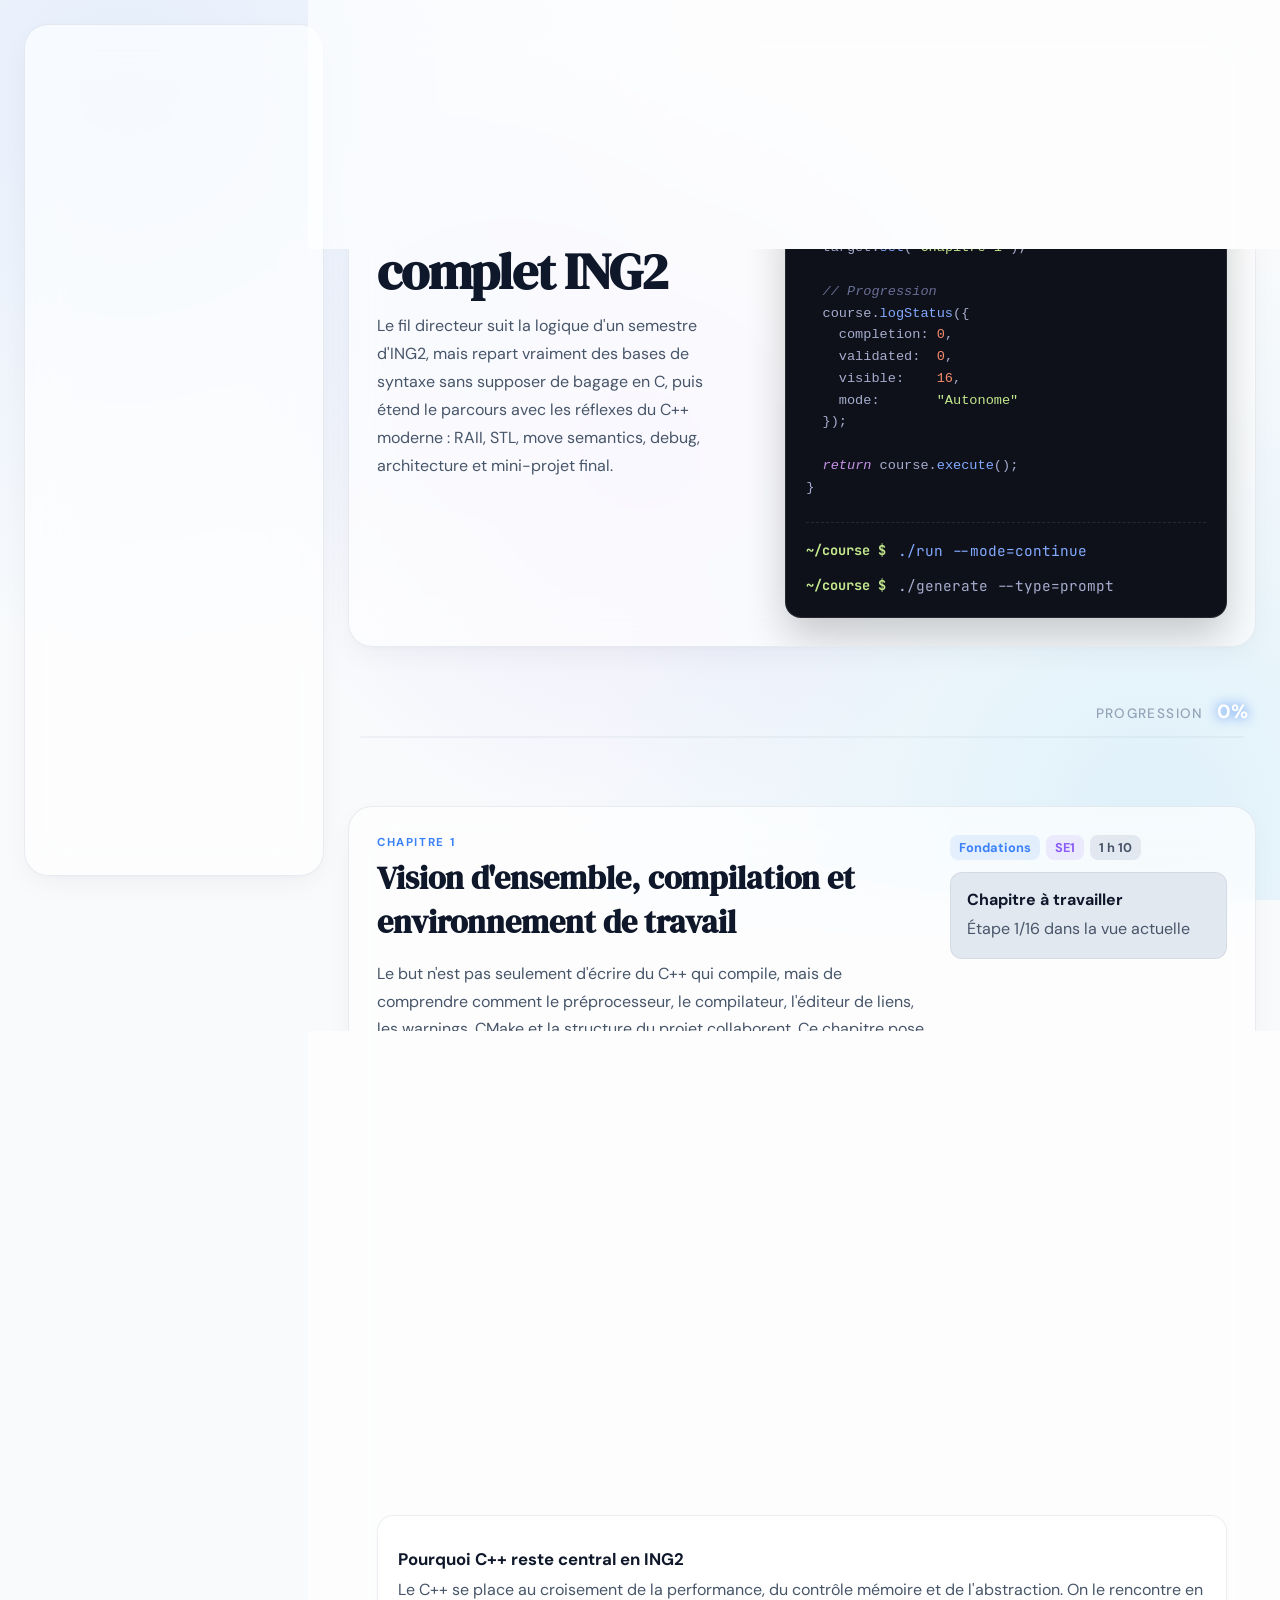
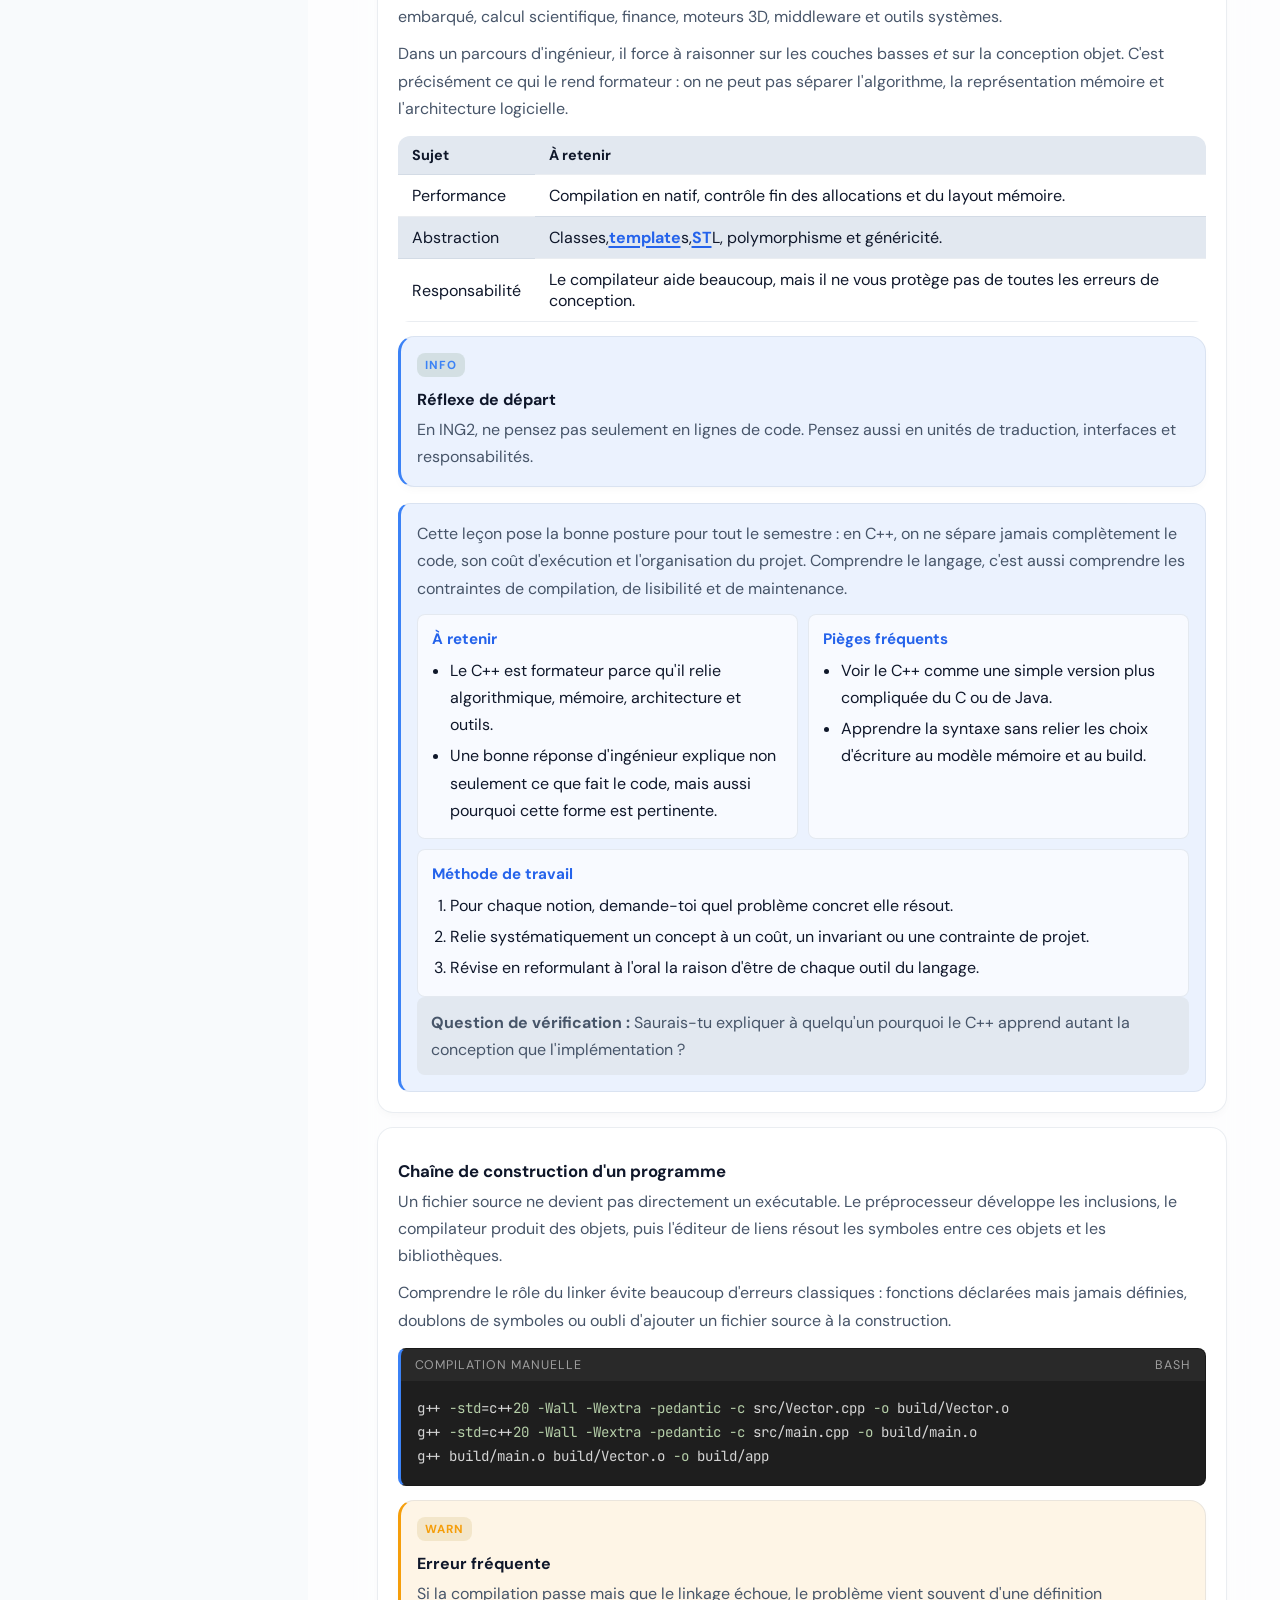
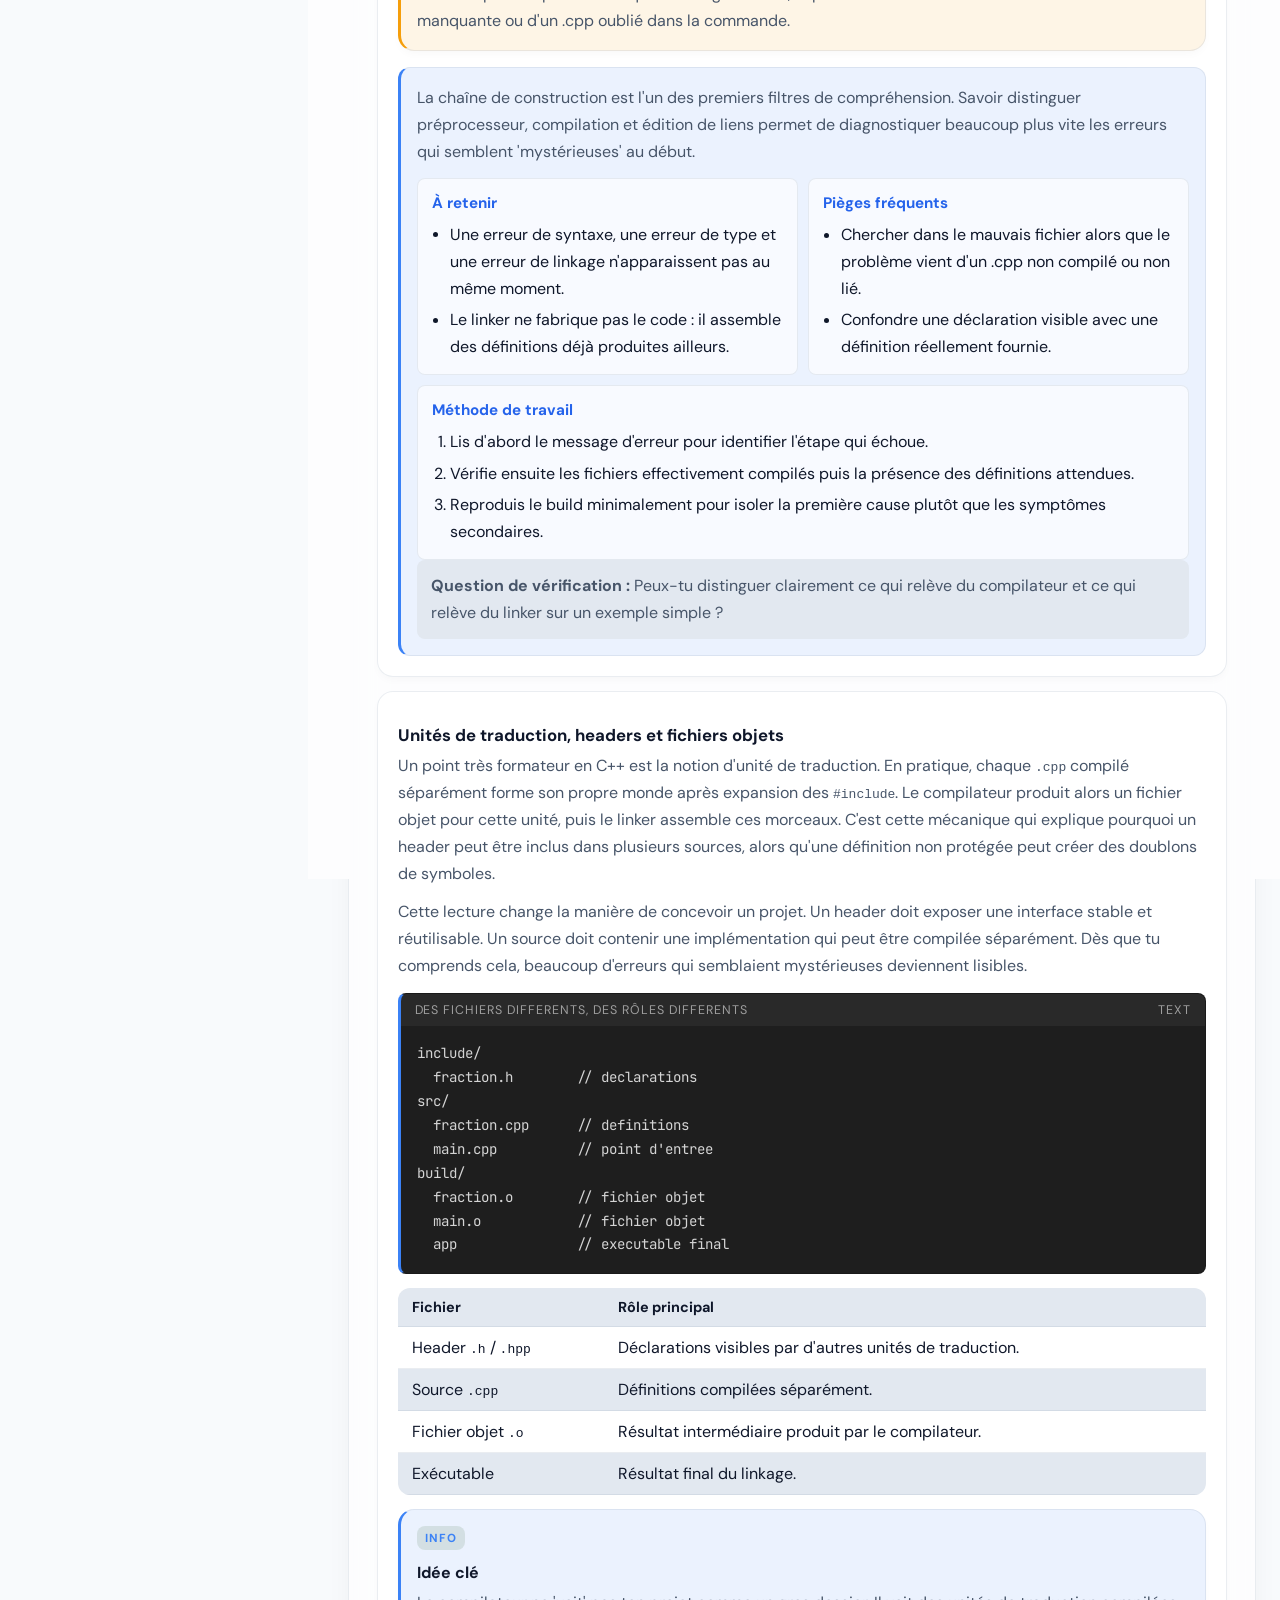
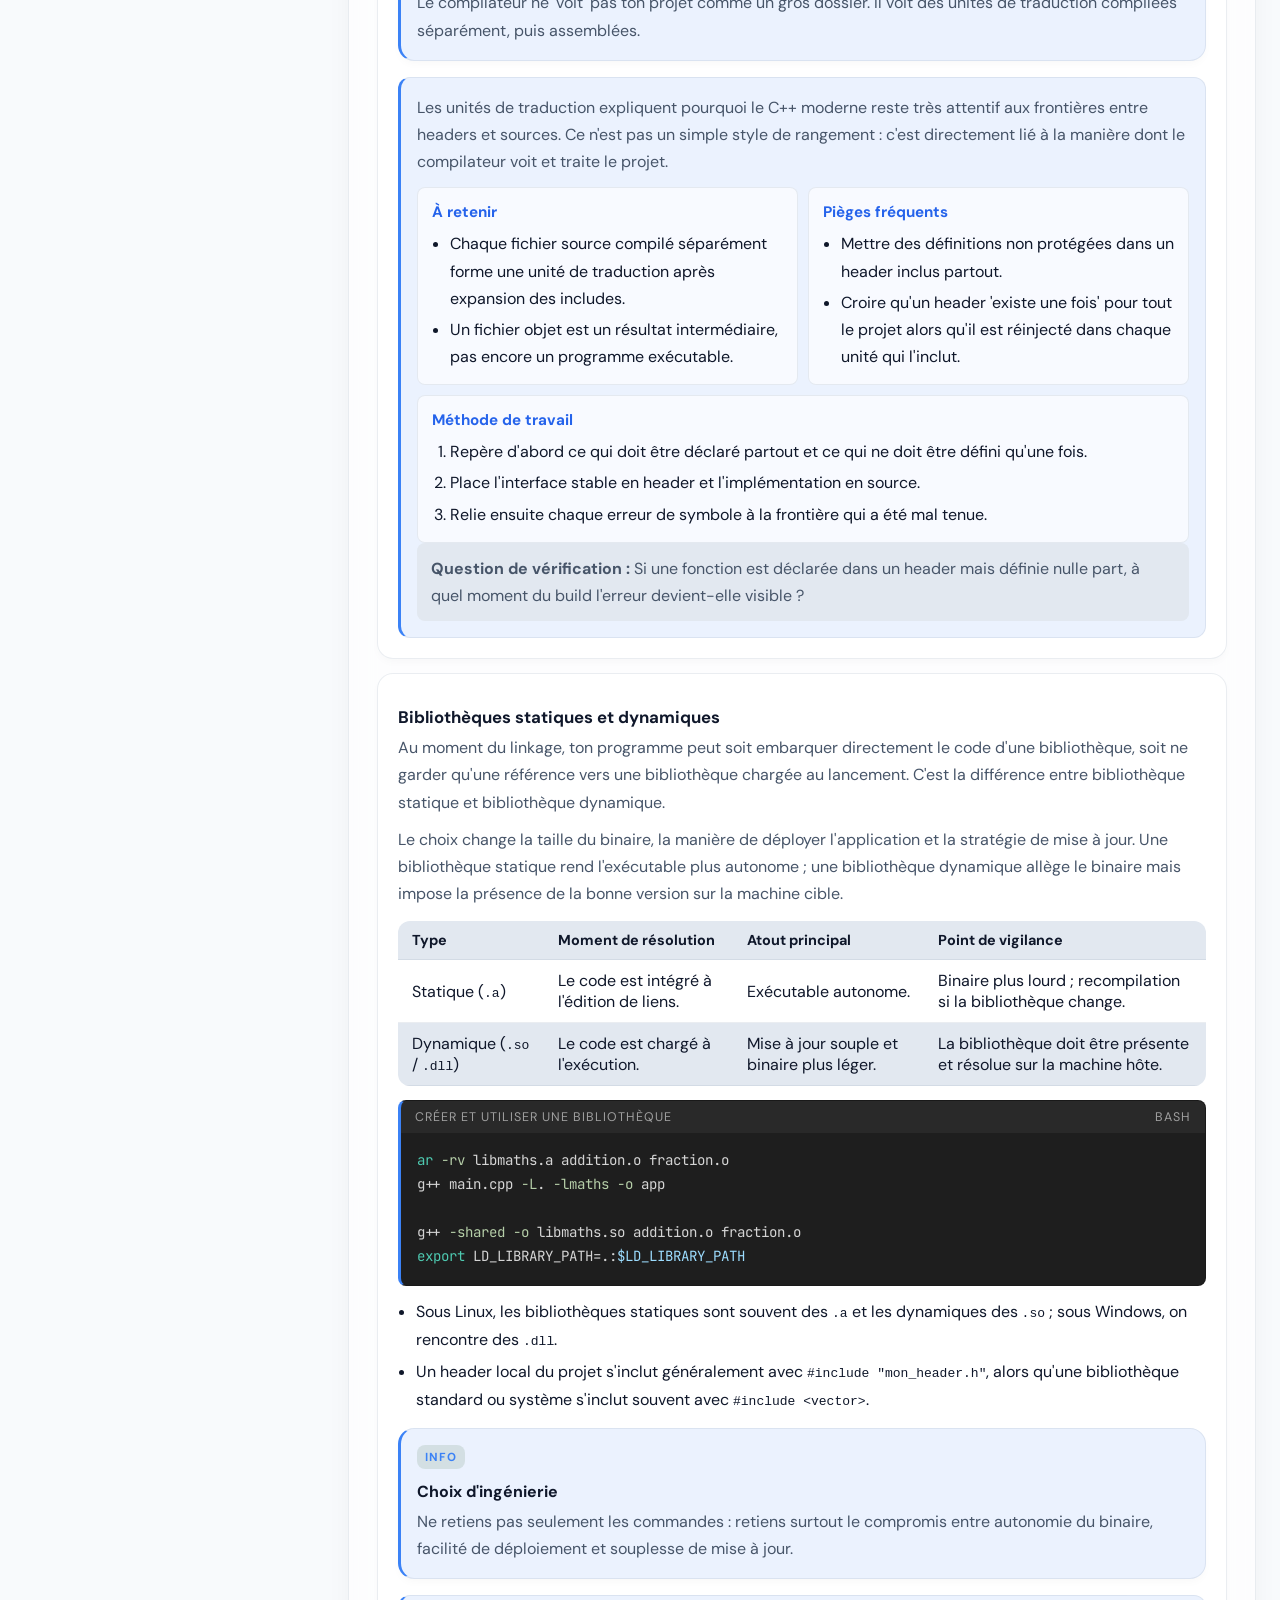
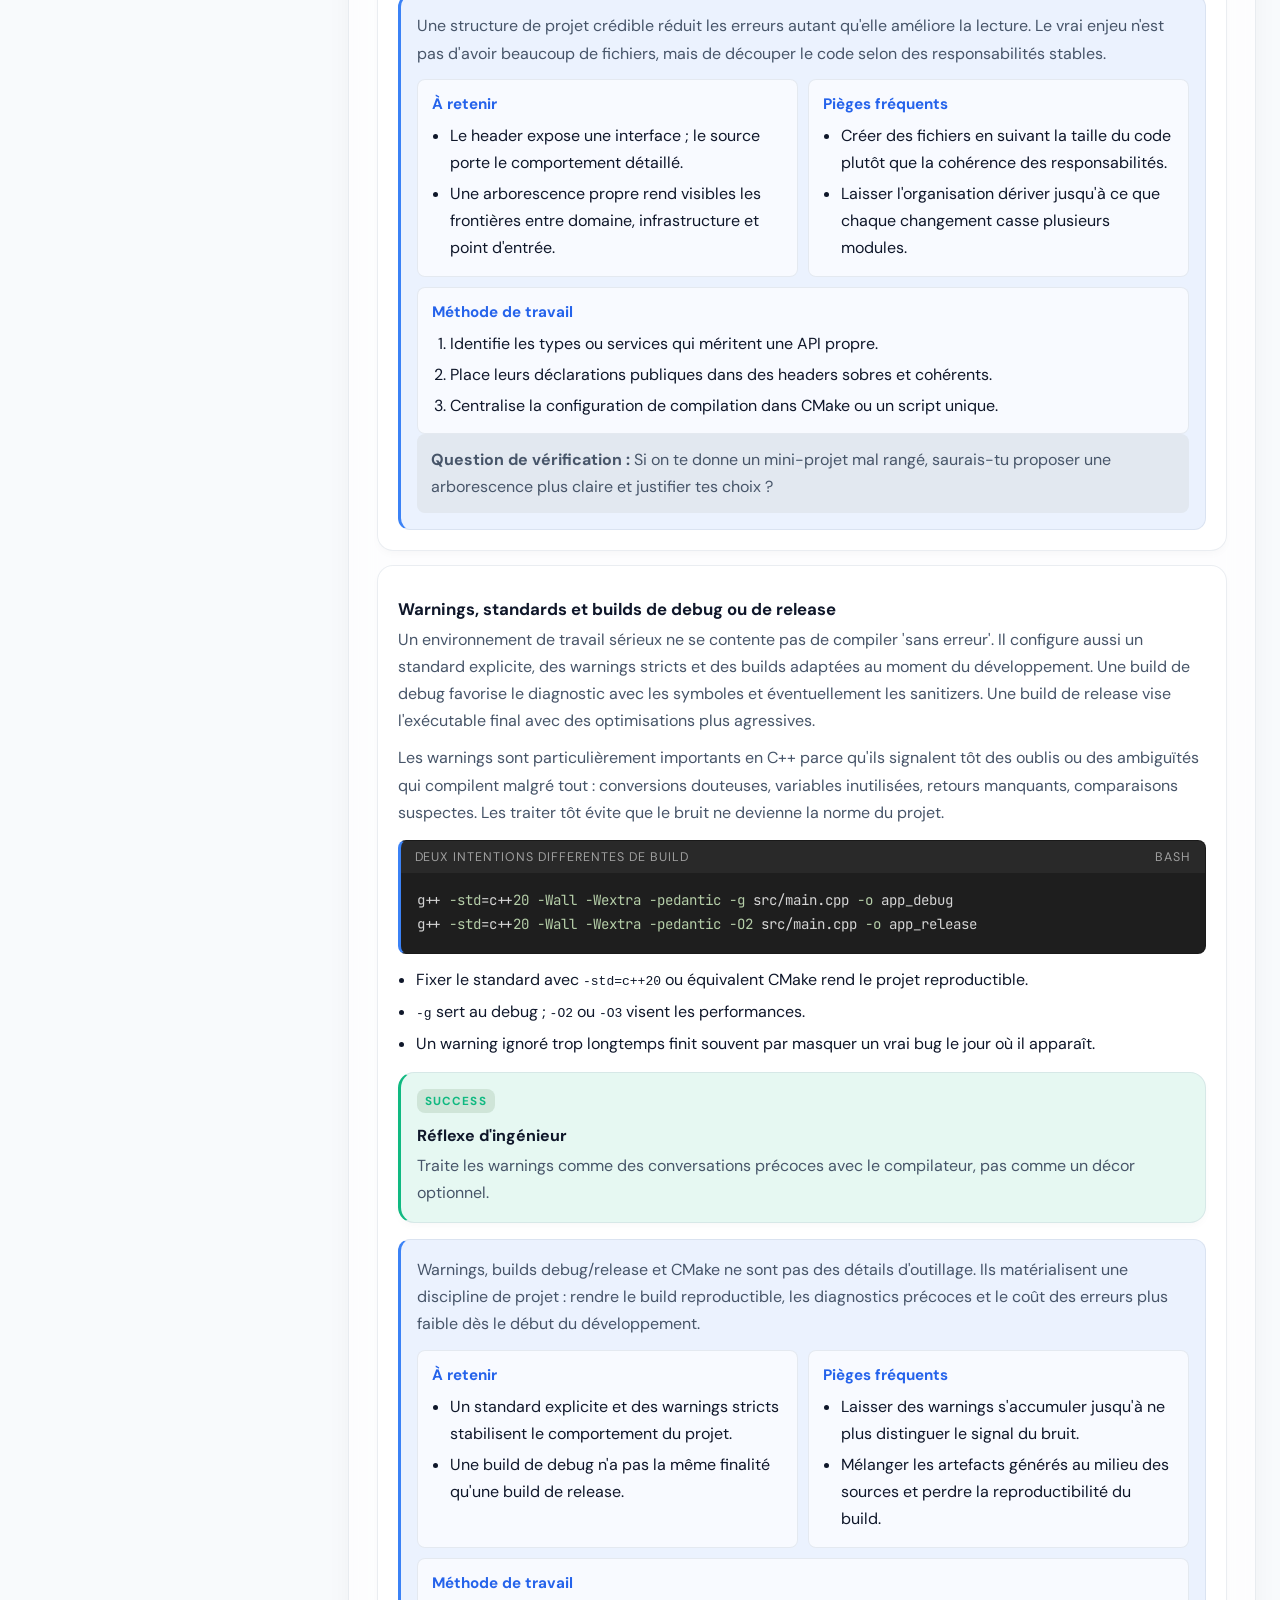
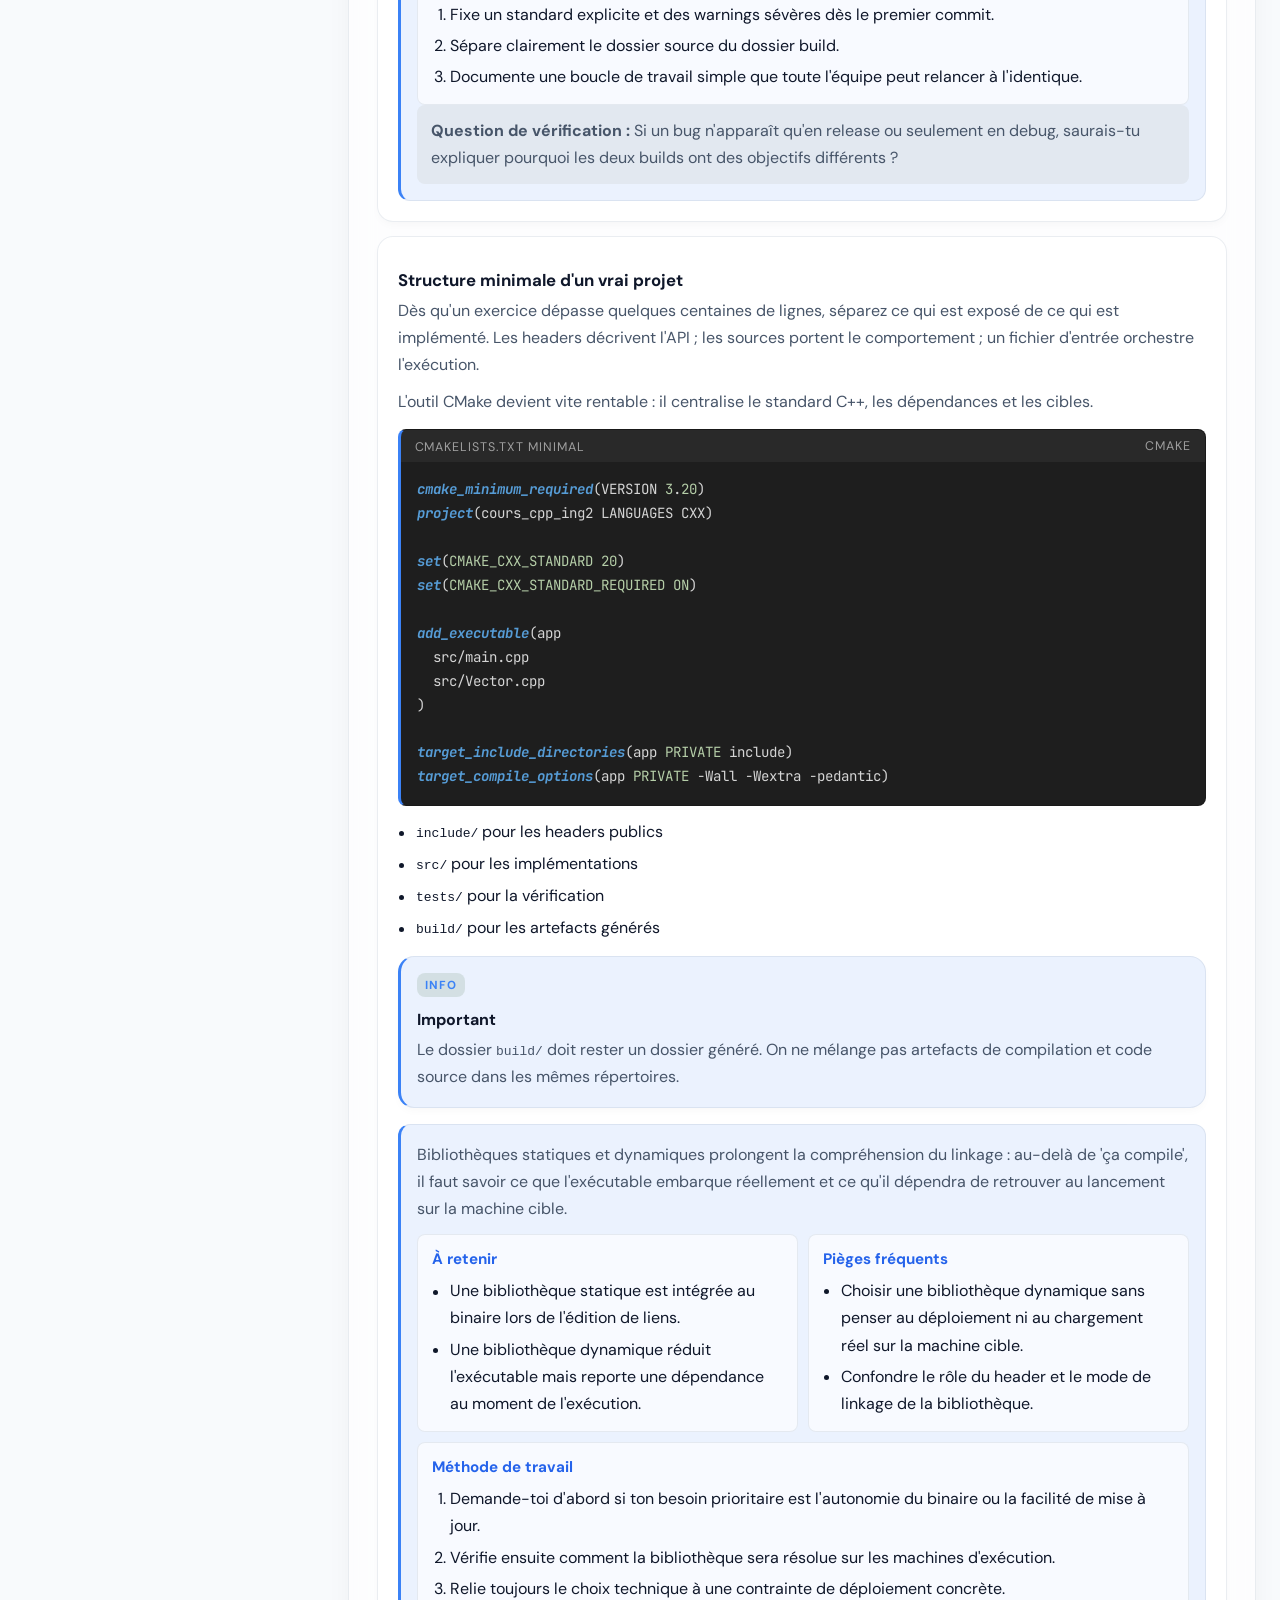
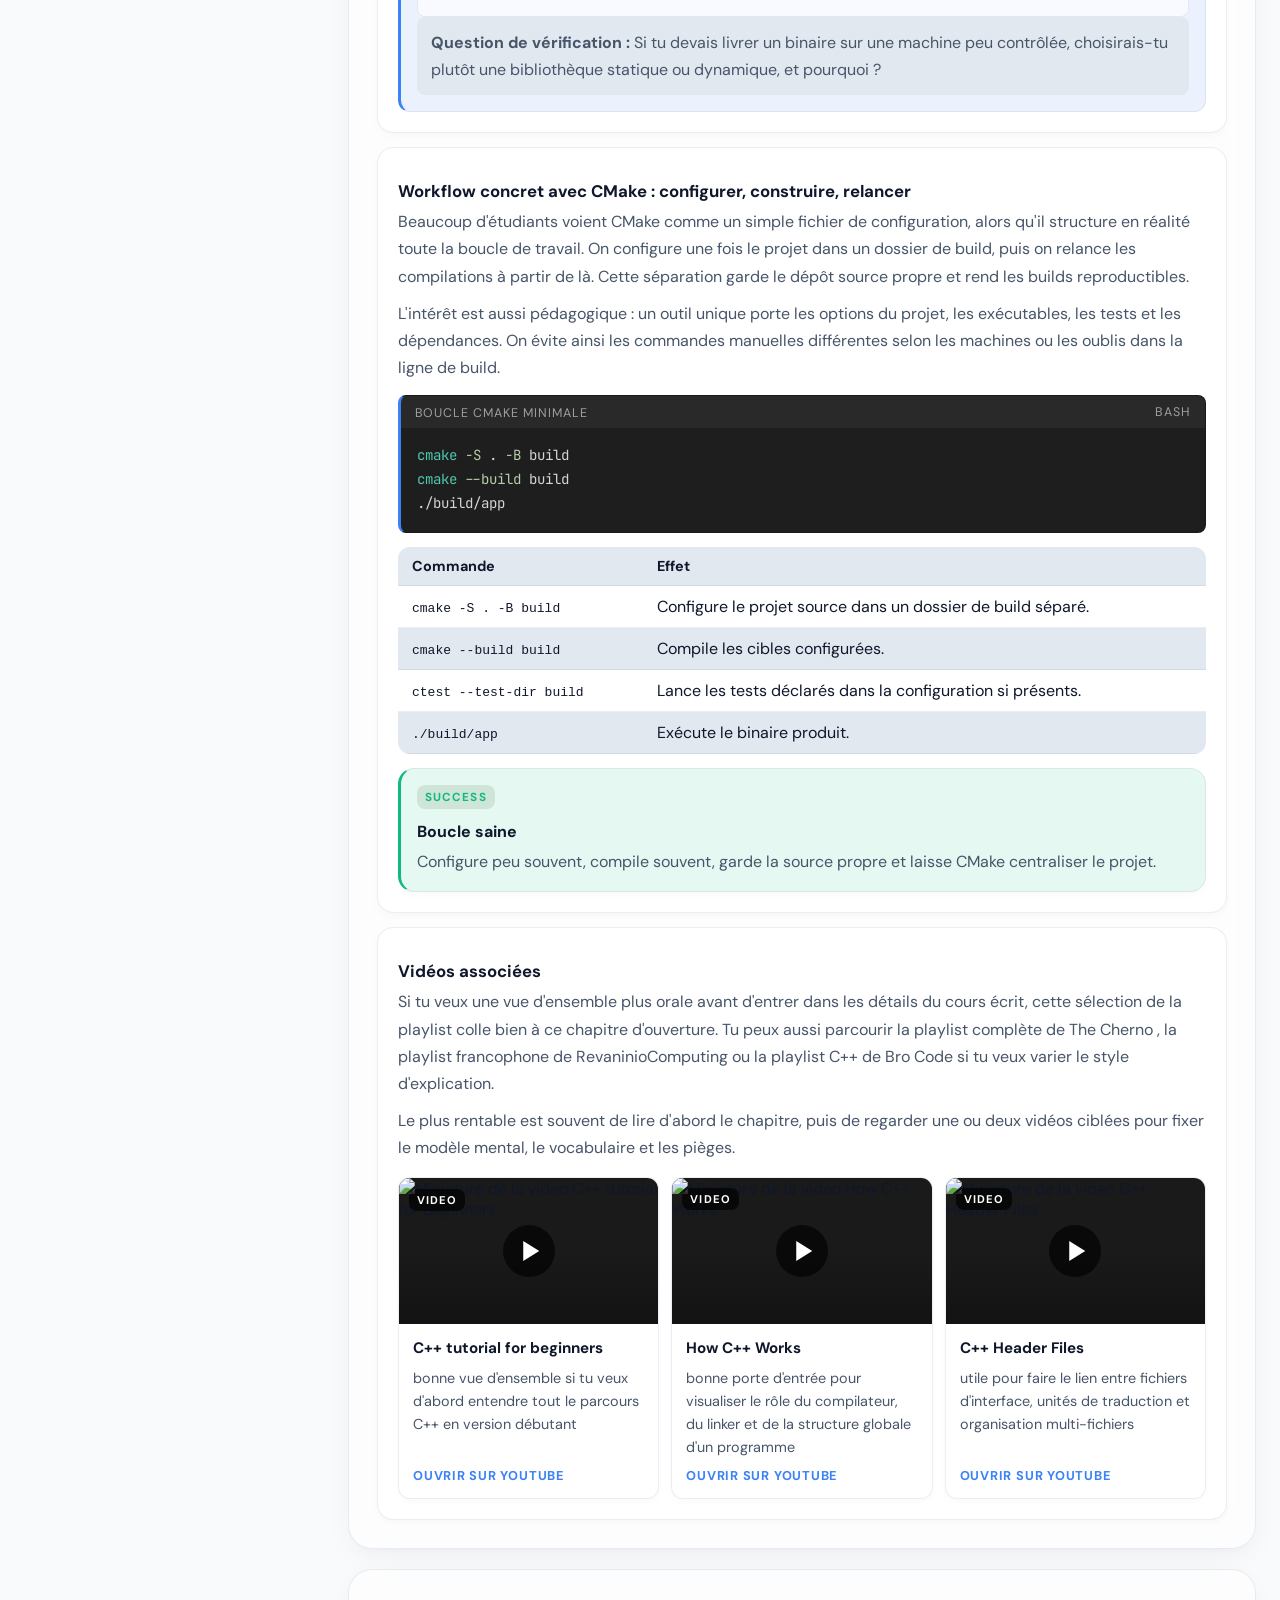
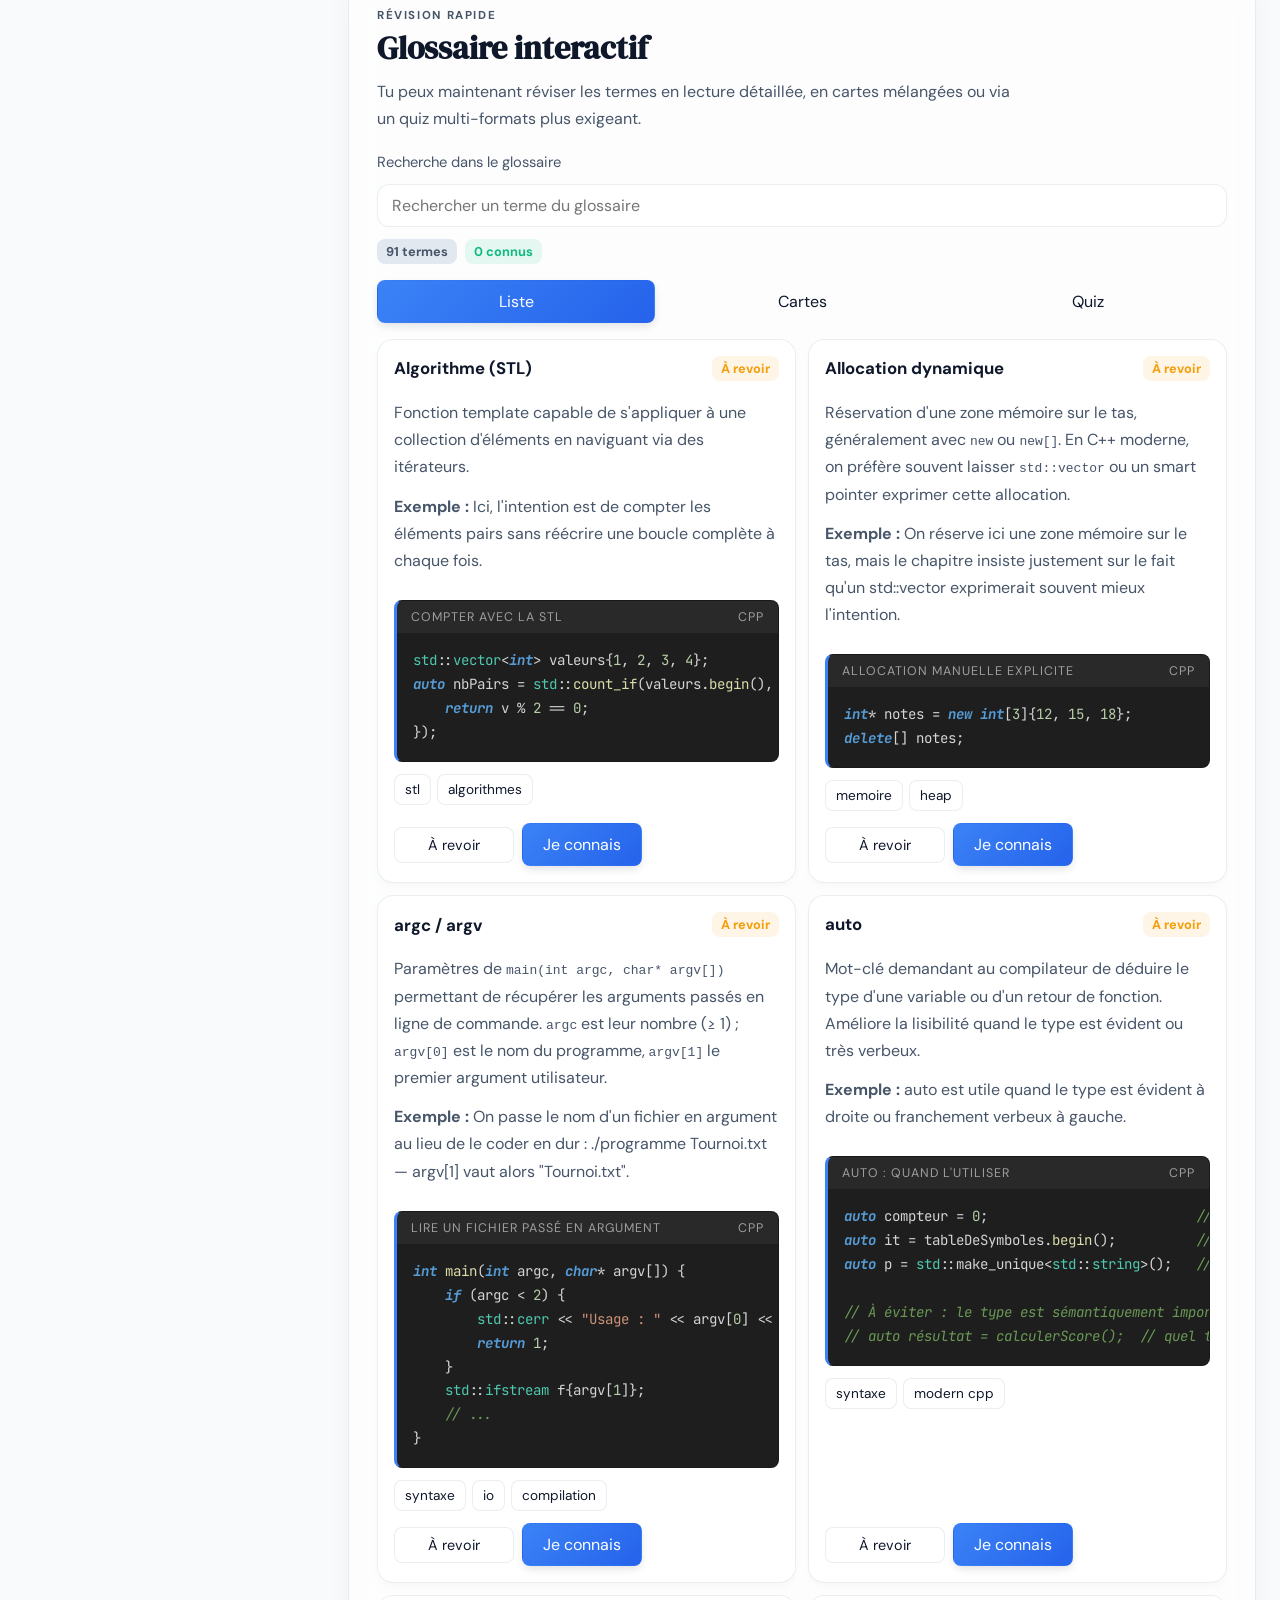
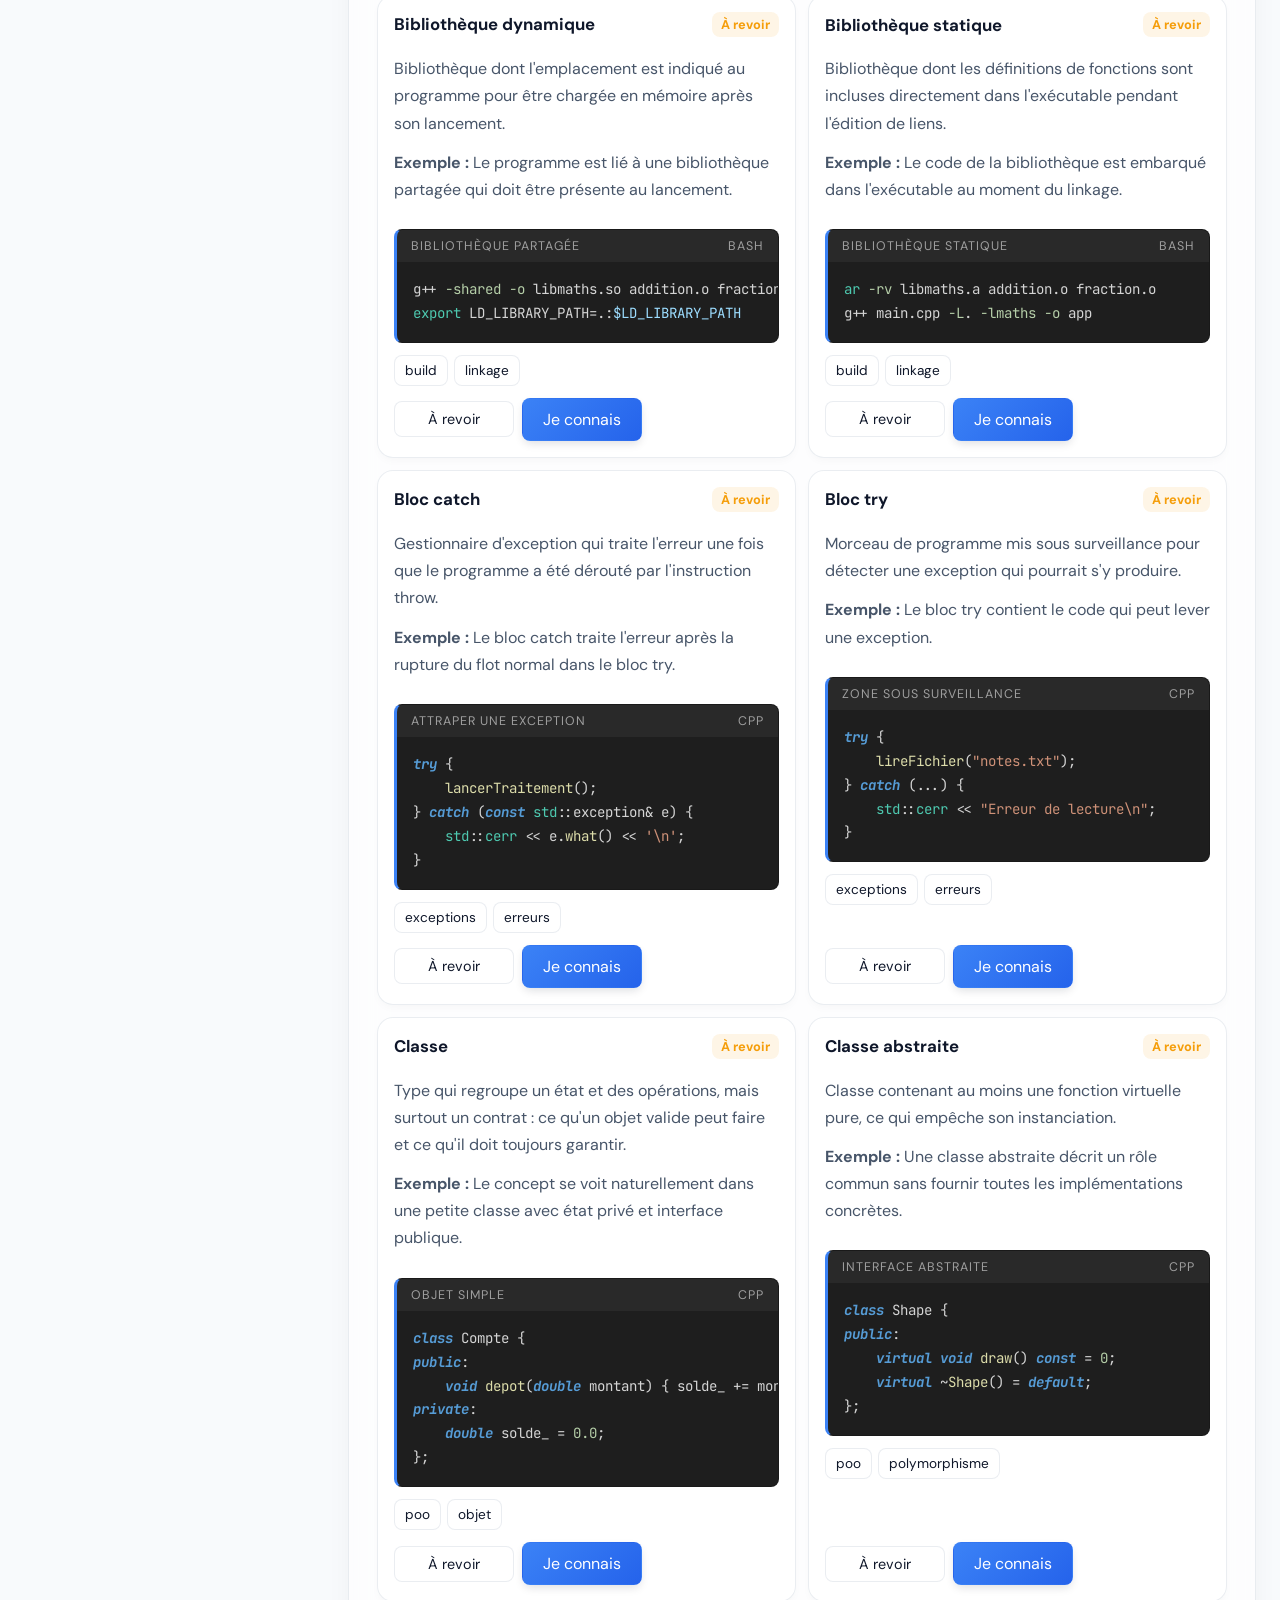
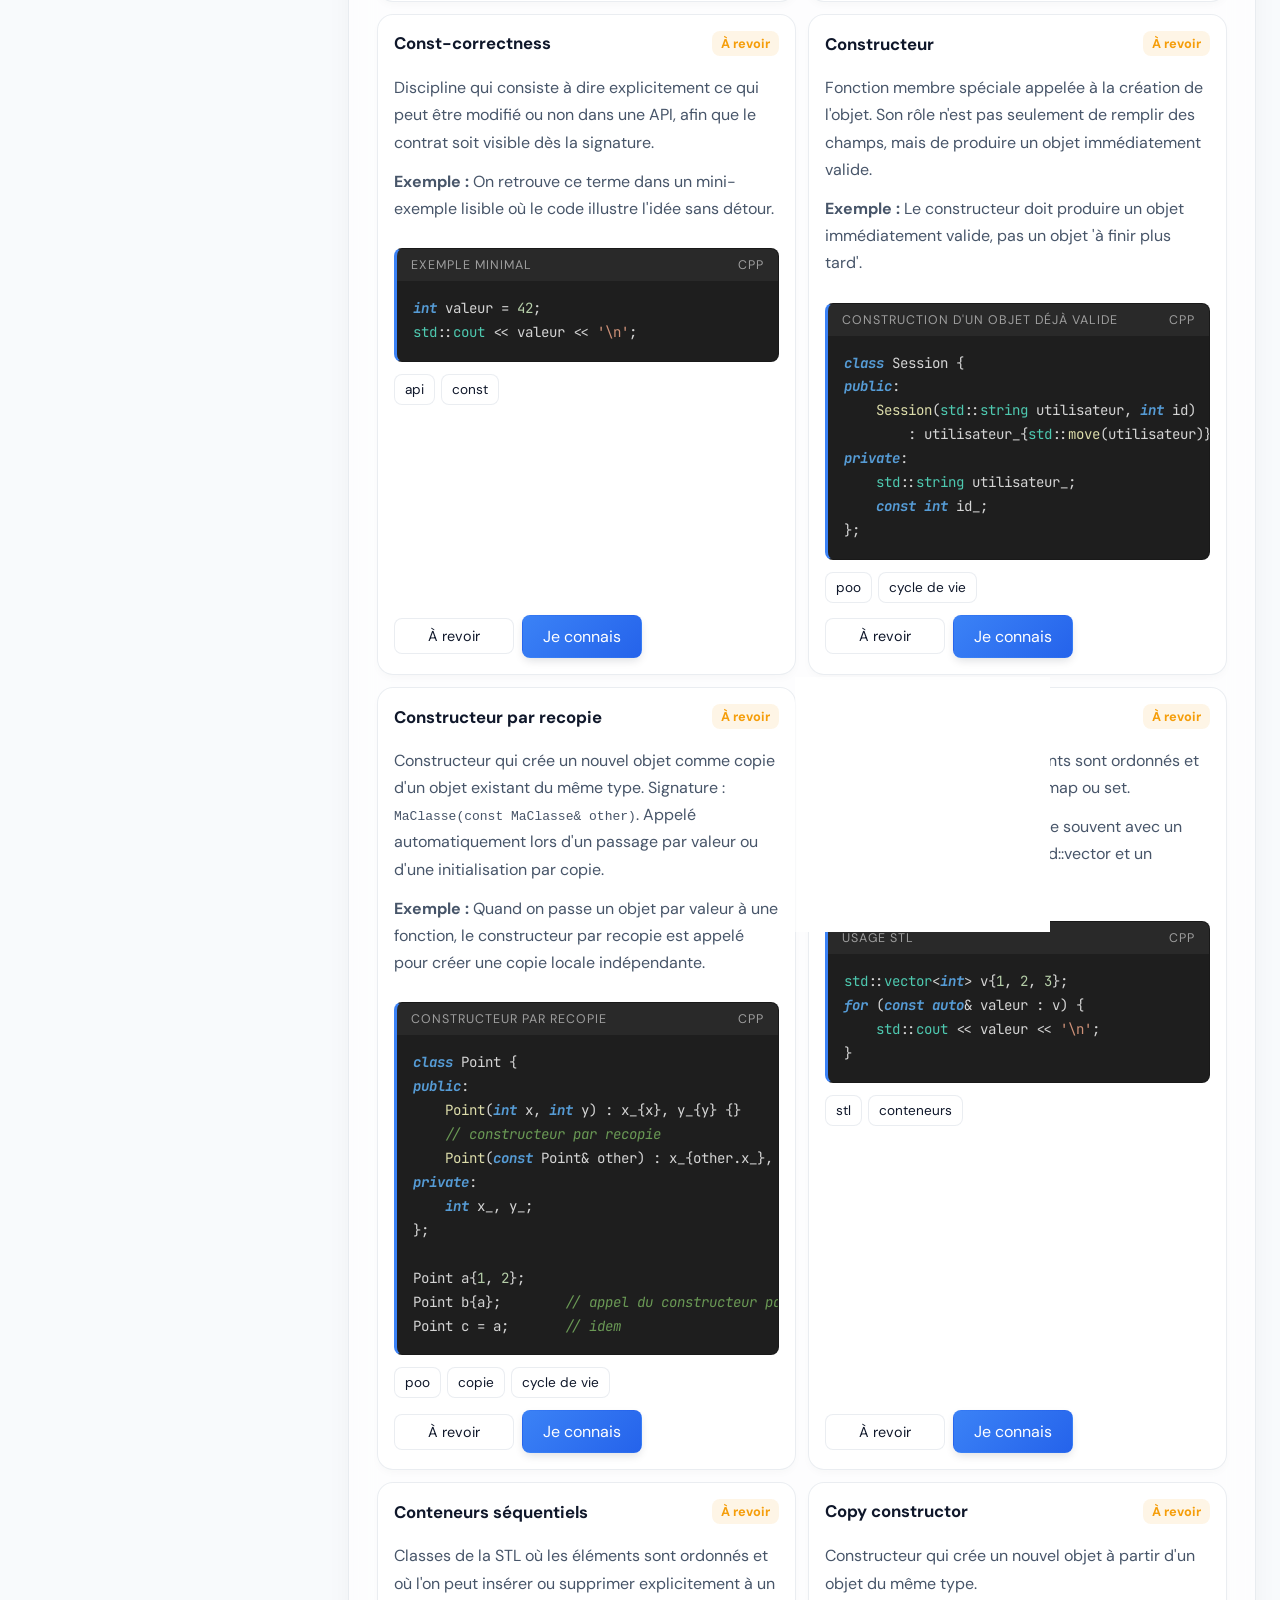
==== commit 0c4cabd9: "feat: add course study profiles data and integrate into the UI for guided learning paths" ====
--- a/index.html
+++ b/index.html
@@ -22,6 +22,7 @@
   <script defer src="scripts/data/course-roadmap.js"></script>
   <script defer src="scripts/data/course-glossary.js"></script>
   <script defer src="scripts/data/glossary-study.js"></script>
+  <script defer src="scripts/data/course-study-profiles.js"></script>
   <script defer src="scripts/data/chapters/01-vision-outillage.js"></script>
   <script defer src="scripts/data/chapters/02-fondamentaux-syntaxe.js"></script>
   <script defer src="scripts/data/chapters/03-pointeurs-memoire.js"></script>
@@ -109,4 +110,4 @@
   </noscript>
 </body>
 
-</html>+</html>
--- a/styles/main.css
+++ b/styles/main.css
@@ -1383,6 +1383,39 @@
   margin-top: 10px;
 }
 
+.review-question {
+  font-weight: 600;
+  color: var(--ink);
+}
+
+.glossary-link {
+  display: inline;
+  padding: 0;
+  border: 0;
+  background: none;
+  -webkit-appearance: none;
+  appearance: none;
+  color: var(--accent-dark);
+  font: inherit;
+  font-weight: 700;
+  line-height: inherit;
+  text-decoration: underline;
+  text-decoration-thickness: 2px;
+  text-underline-offset: 0.16em;
+  cursor: pointer;
+}
+
+.glossary-link:hover {
+  color: var(--accent);
+}
+
+.glossary-link:focus-visible {
+  border-radius: 999px;
+  outline: 2px solid var(--accent);
+  outline-offset: 2px;
+  box-shadow: 0 0 0 4px var(--accent-light);
+}
+
 /* ===== DEEP DIVE ===== */
 .lesson-deep-dive {
   margin-top: 16px;
@@ -1620,6 +1653,14 @@
   grid-template-columns: repeat(2, minmax(0, 1fr));
 }
 
+.quiz-summary {
+  display: flex;
+  flex-wrap: wrap;
+  align-items: center;
+  justify-content: space-between;
+  gap: 10px;
+}
+
 .quiz-card,
 .exercise-card {
   padding: 20px;
@@ -1742,6 +1783,11 @@
 
 .glossary-card--study.is-known {
   border-color: var(--success);
+}
+
+.glossary-card--study.is-targeted {
+  border-color: var(--accent);
+  box-shadow: 0 0 0 2px var(--accent-light), var(--shadow-hover);
 }
 
 .glossary-card__head h3 {
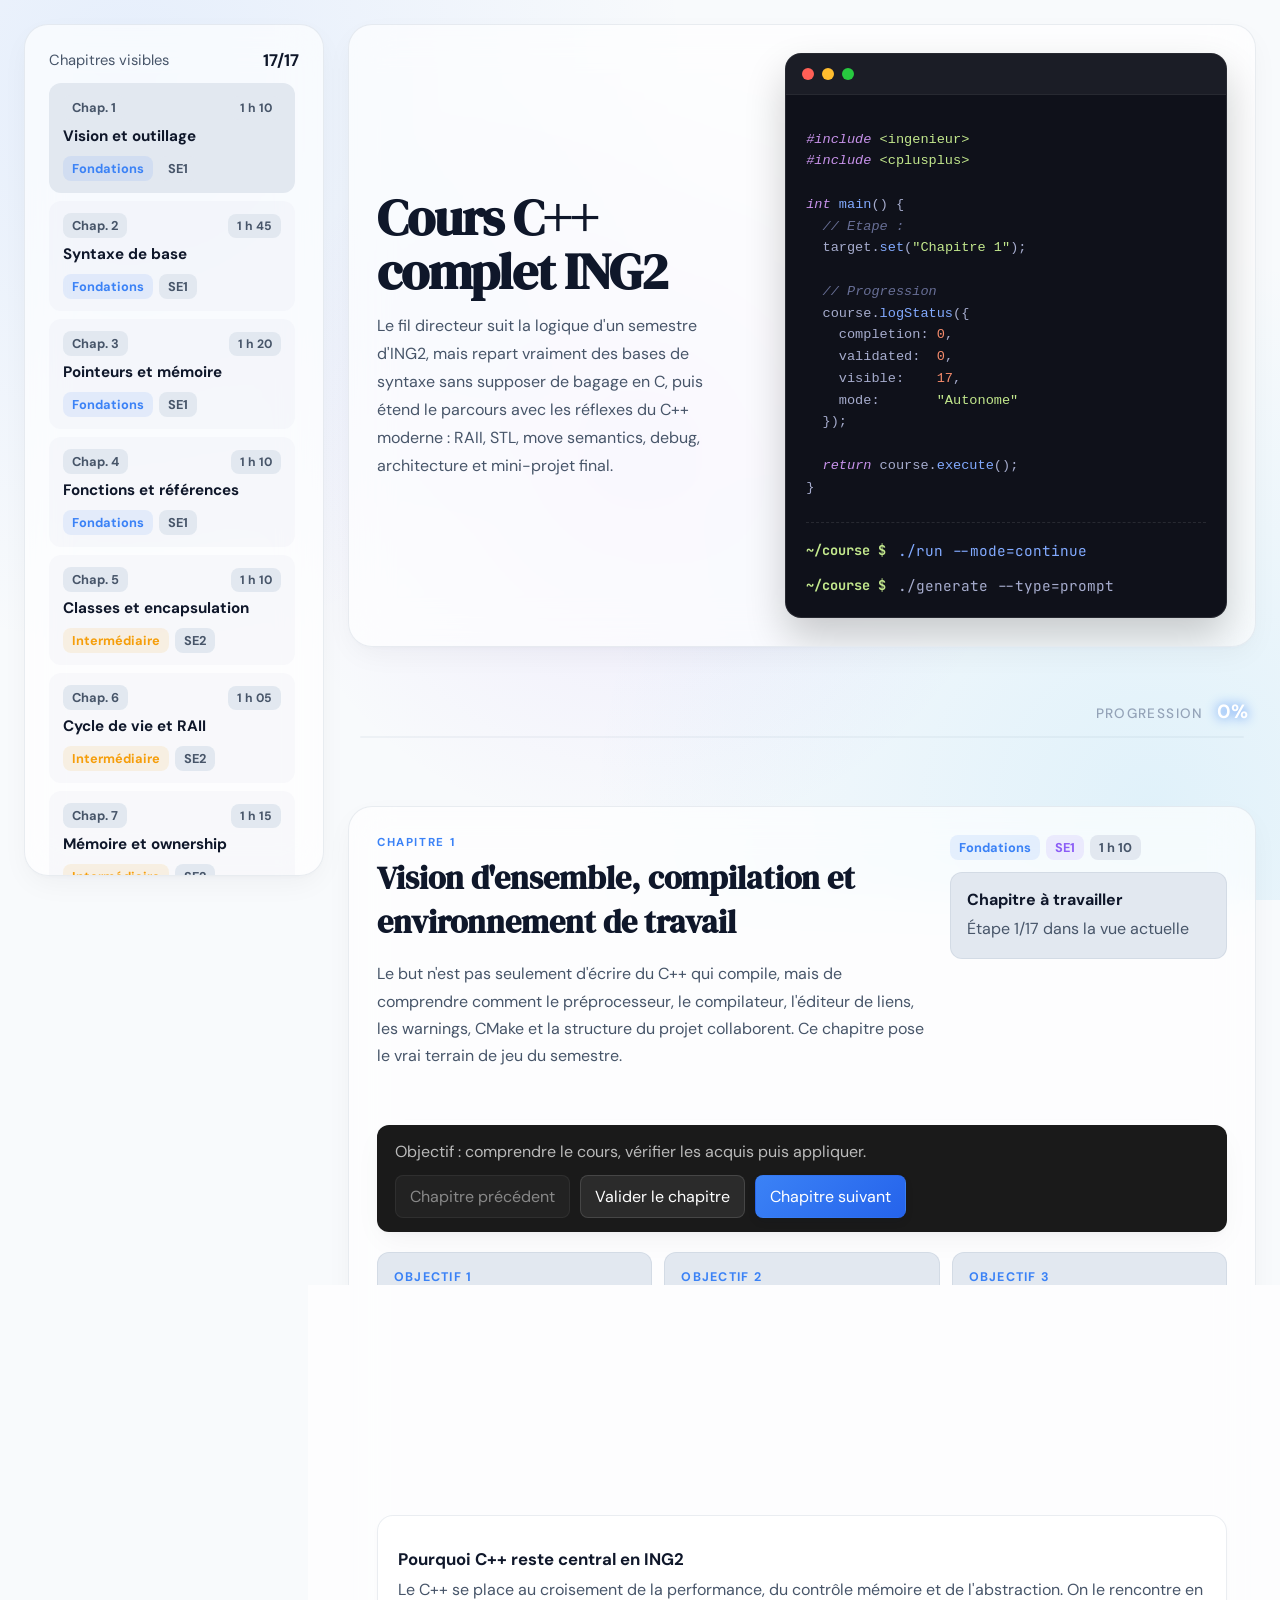
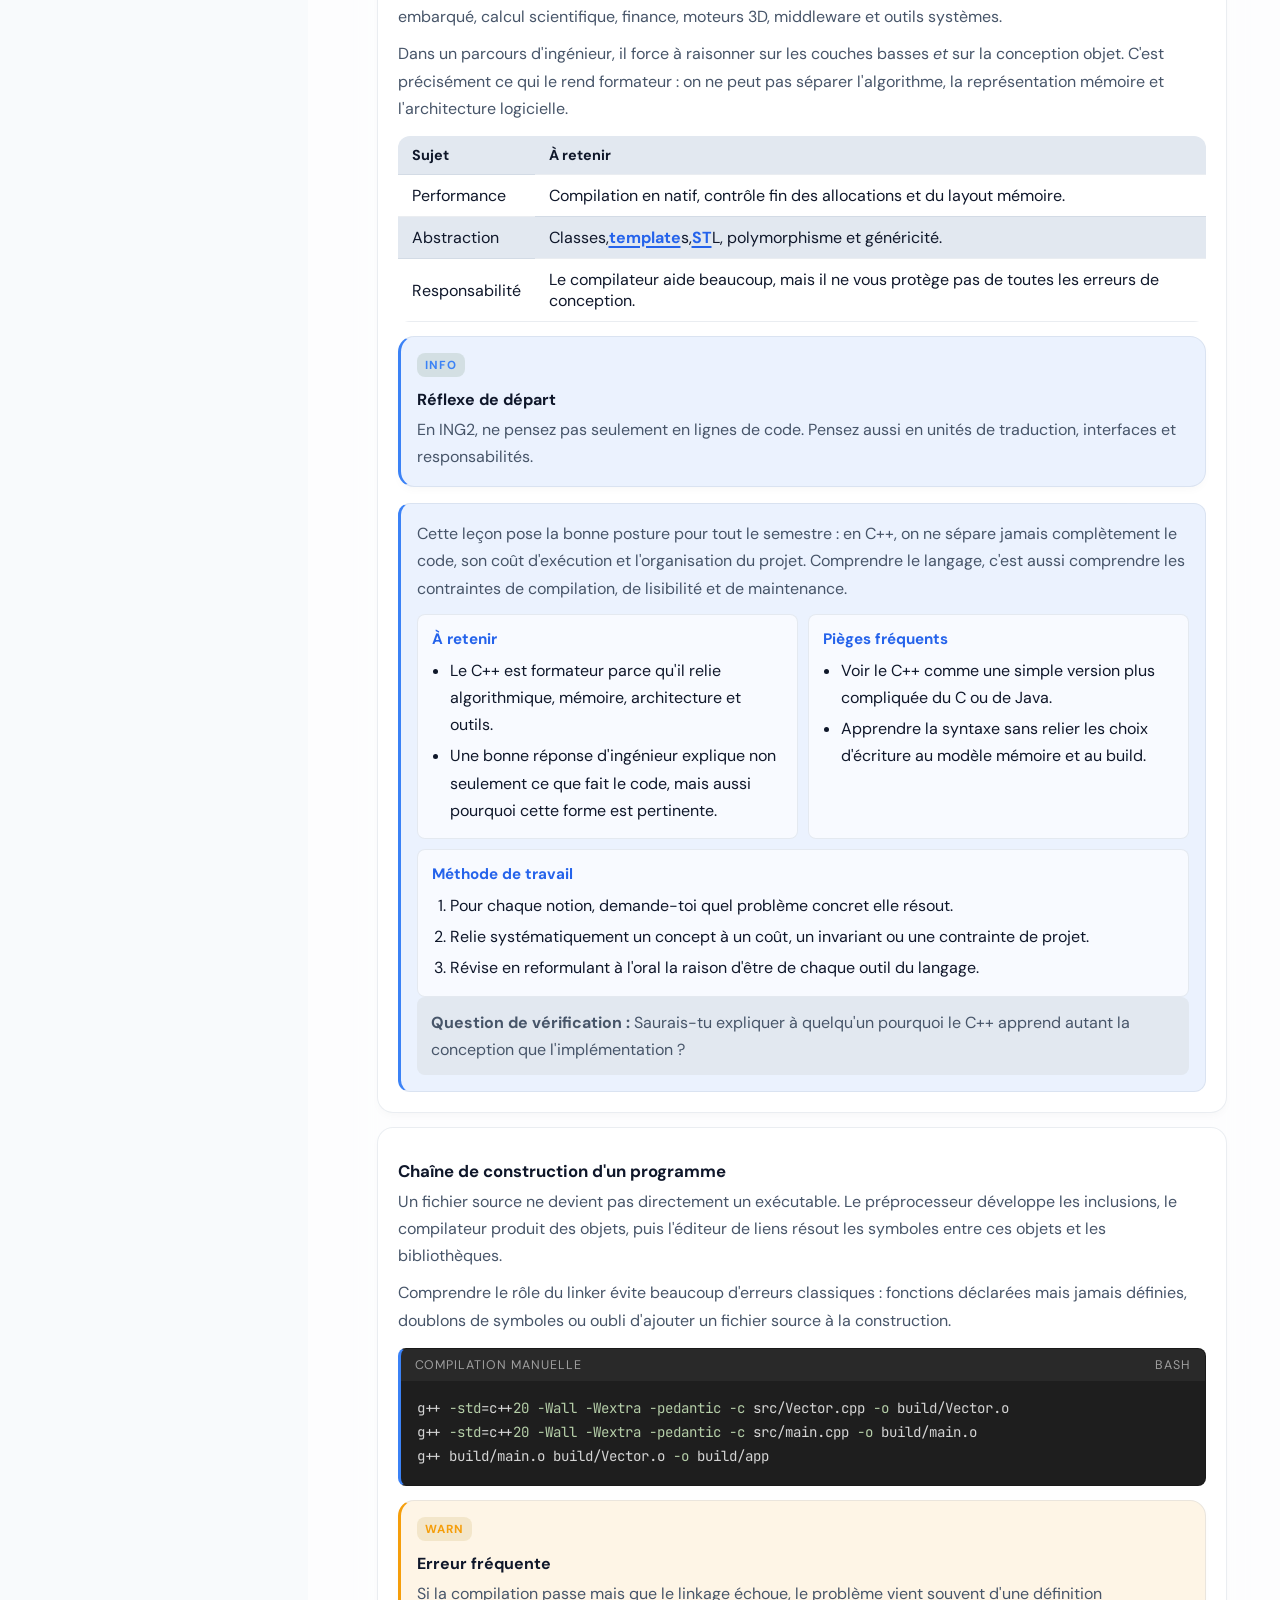
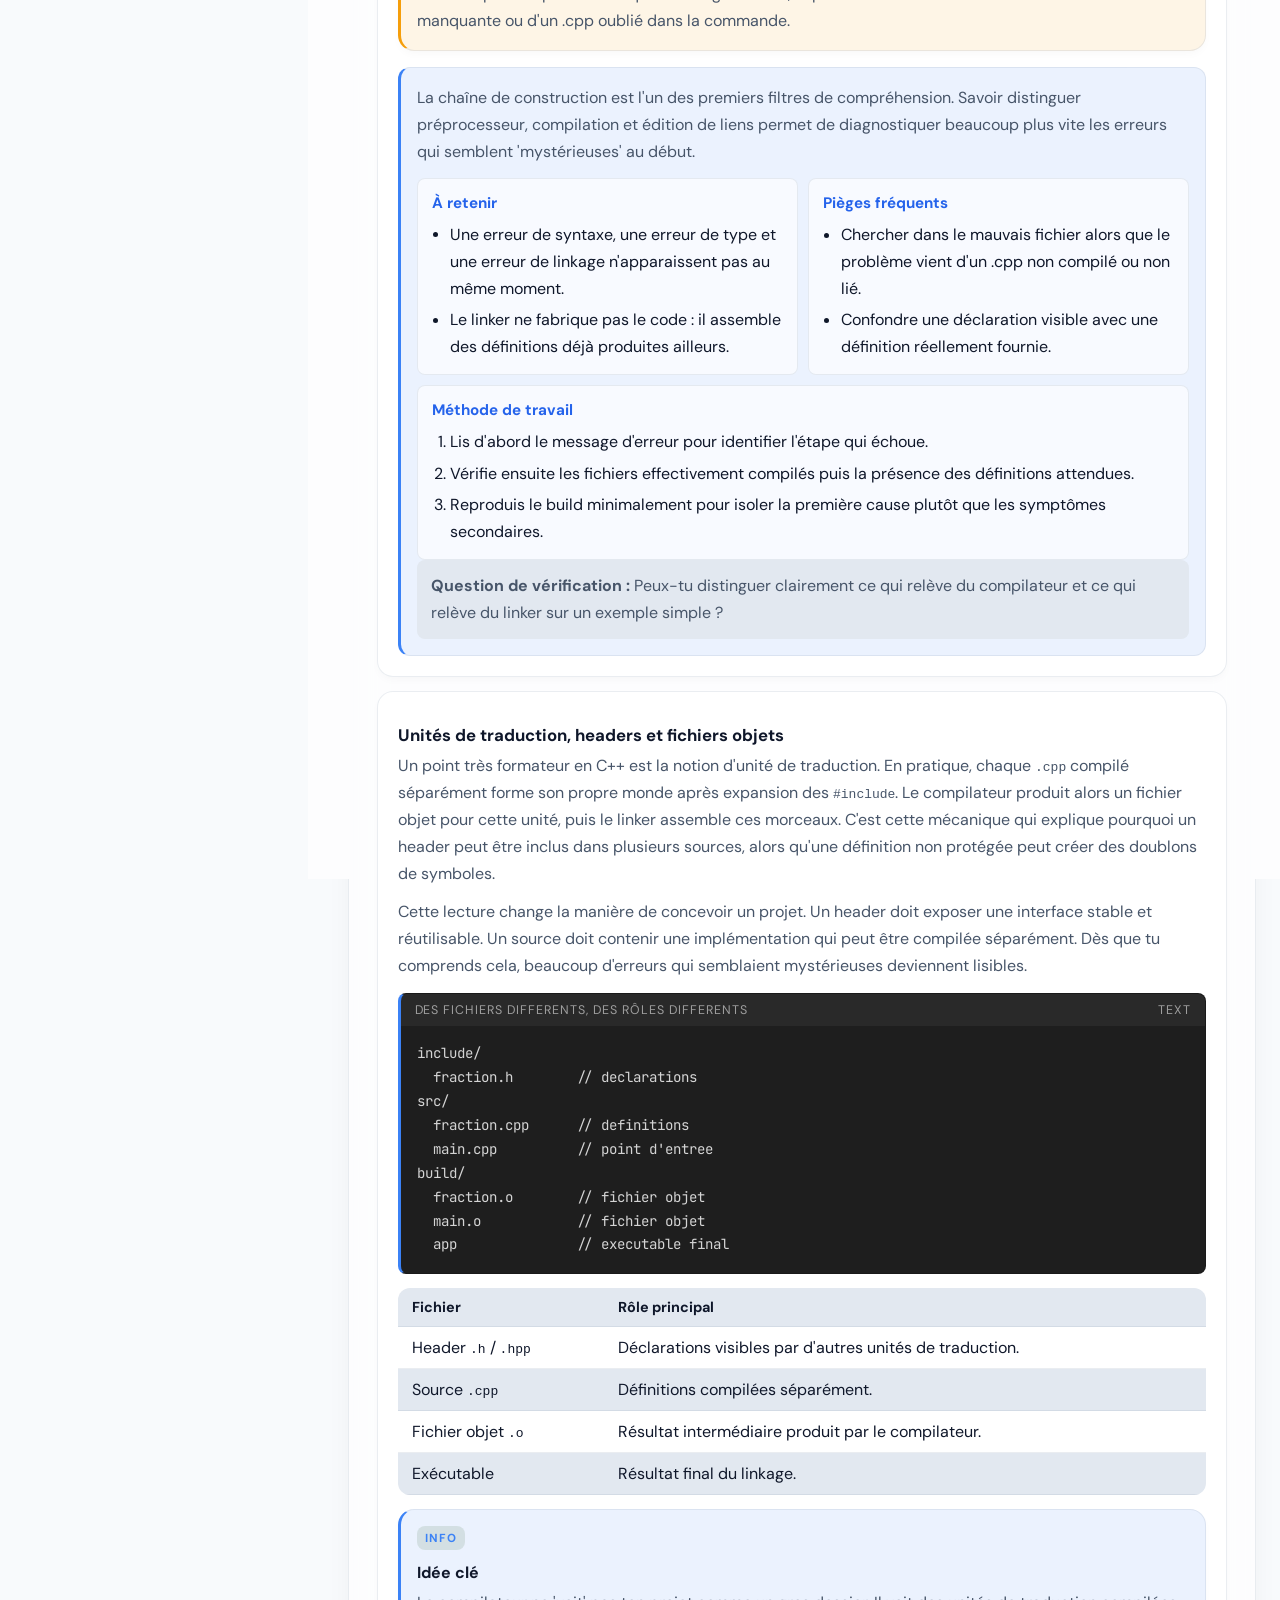
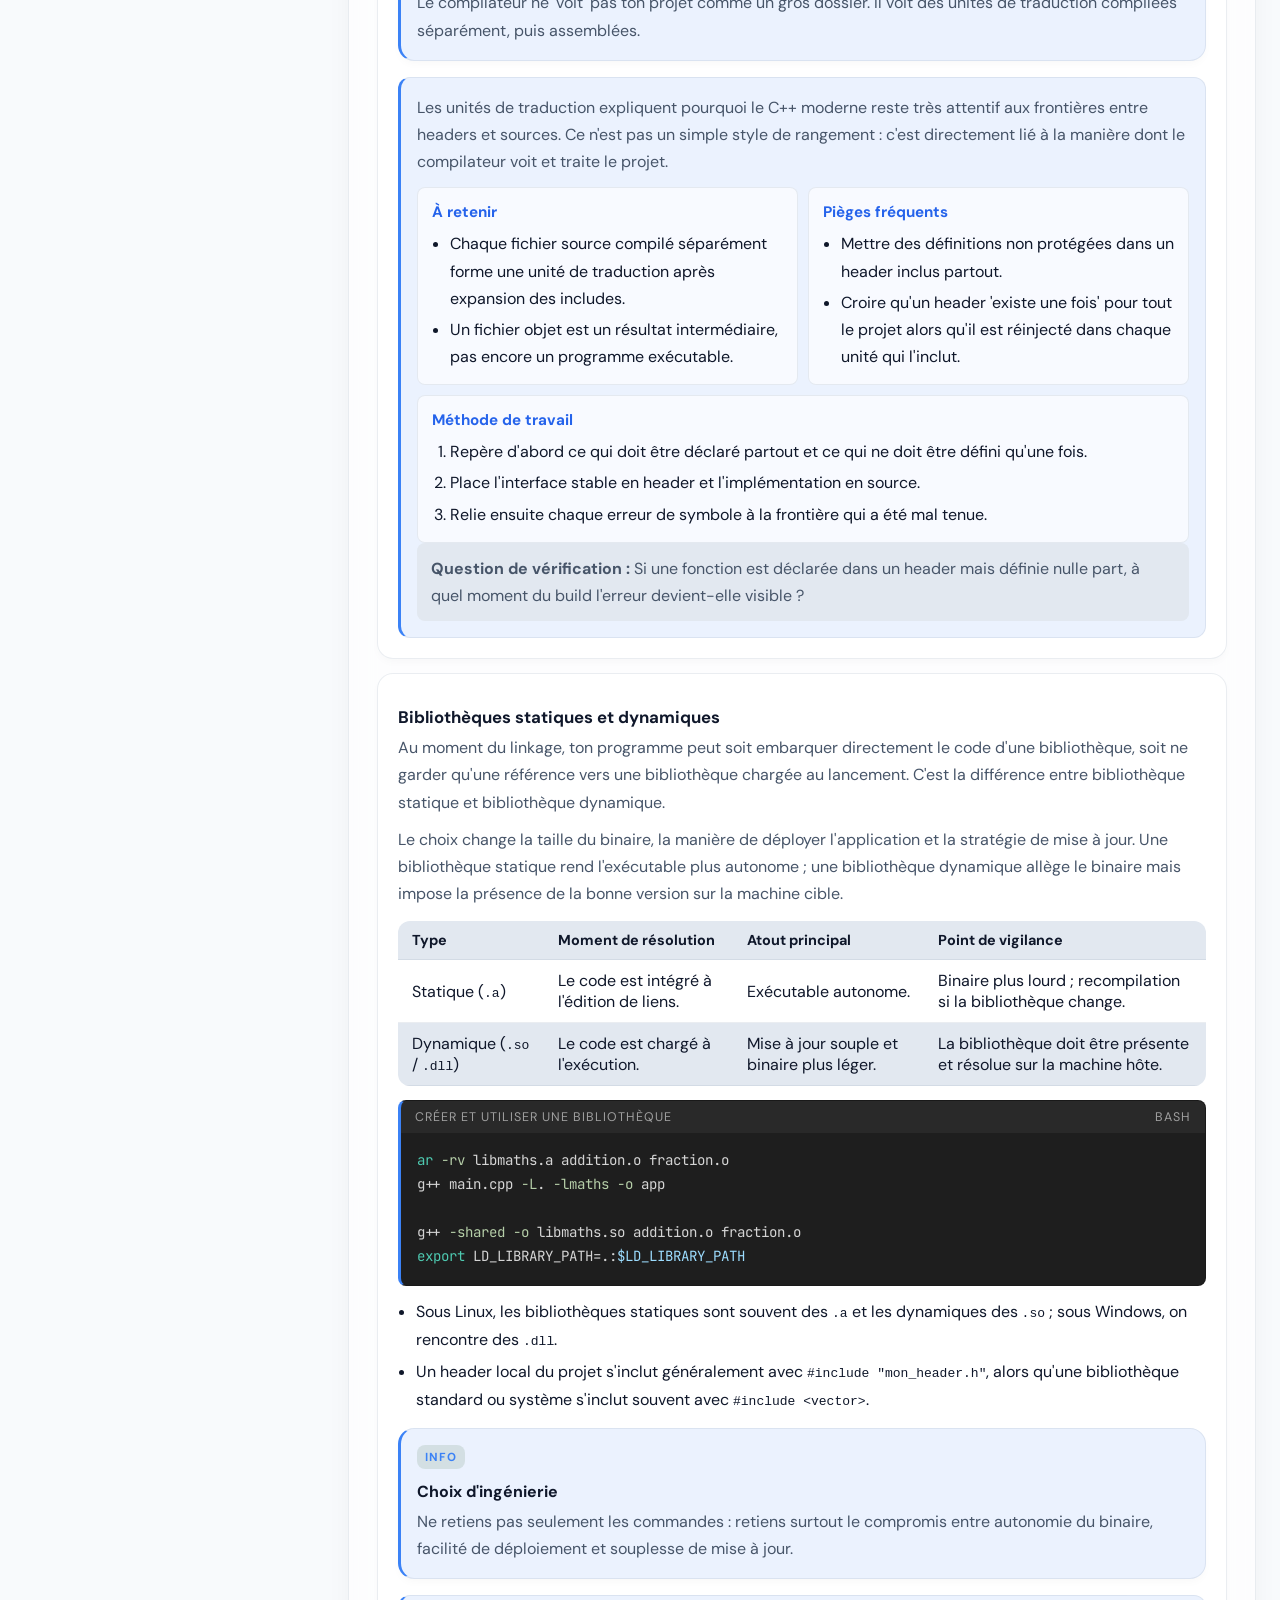
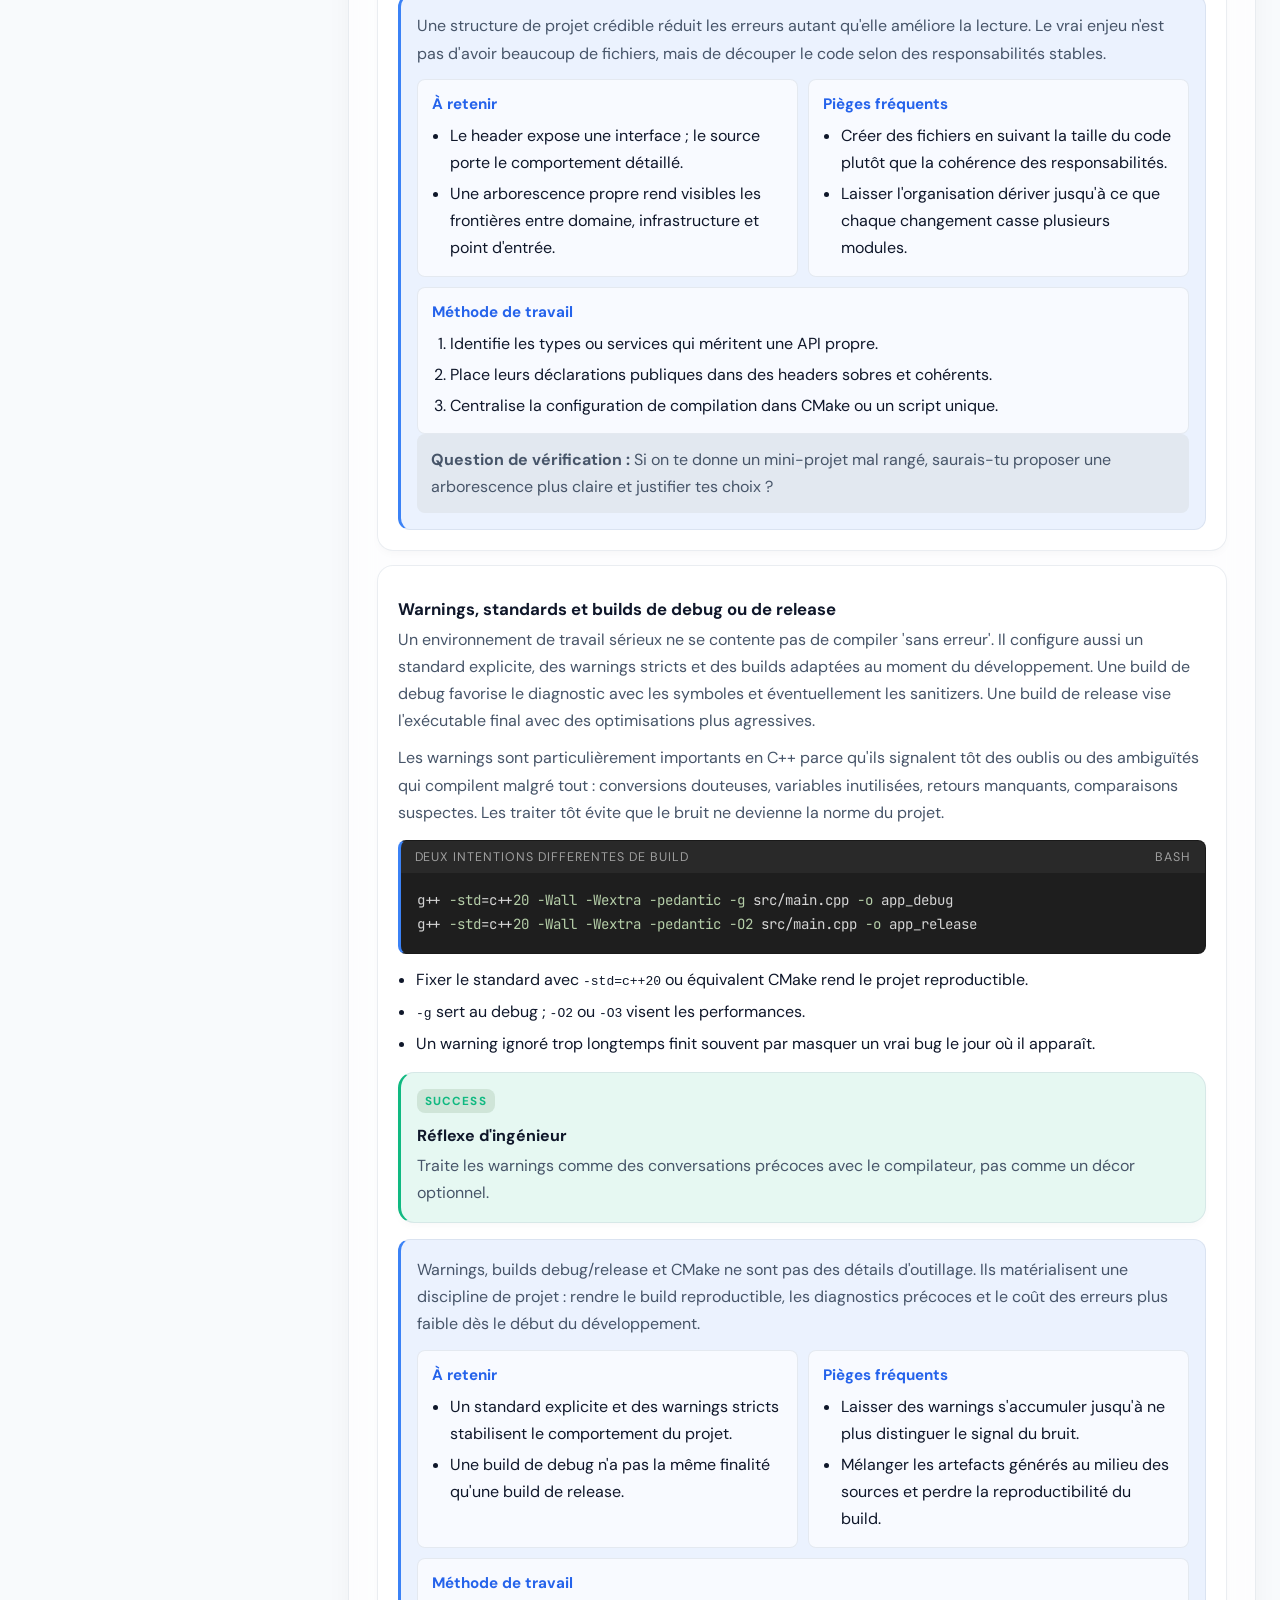
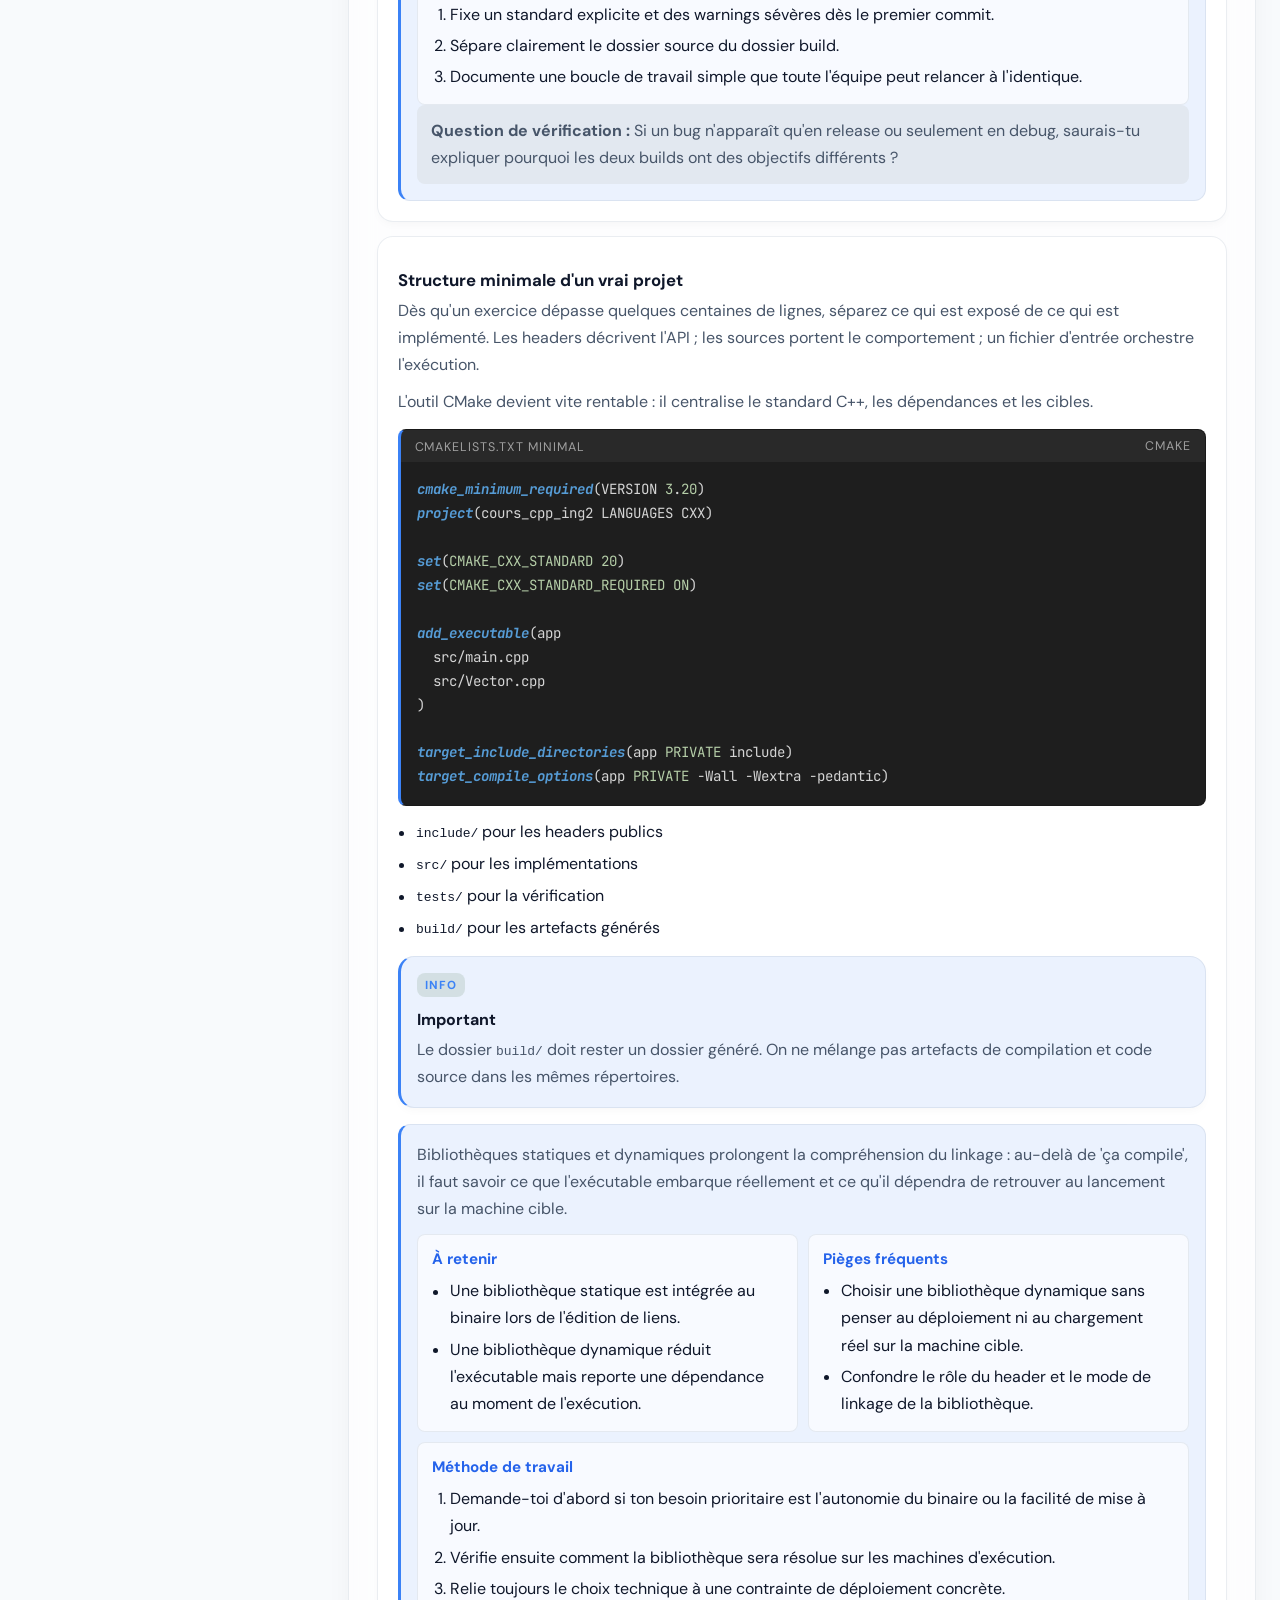
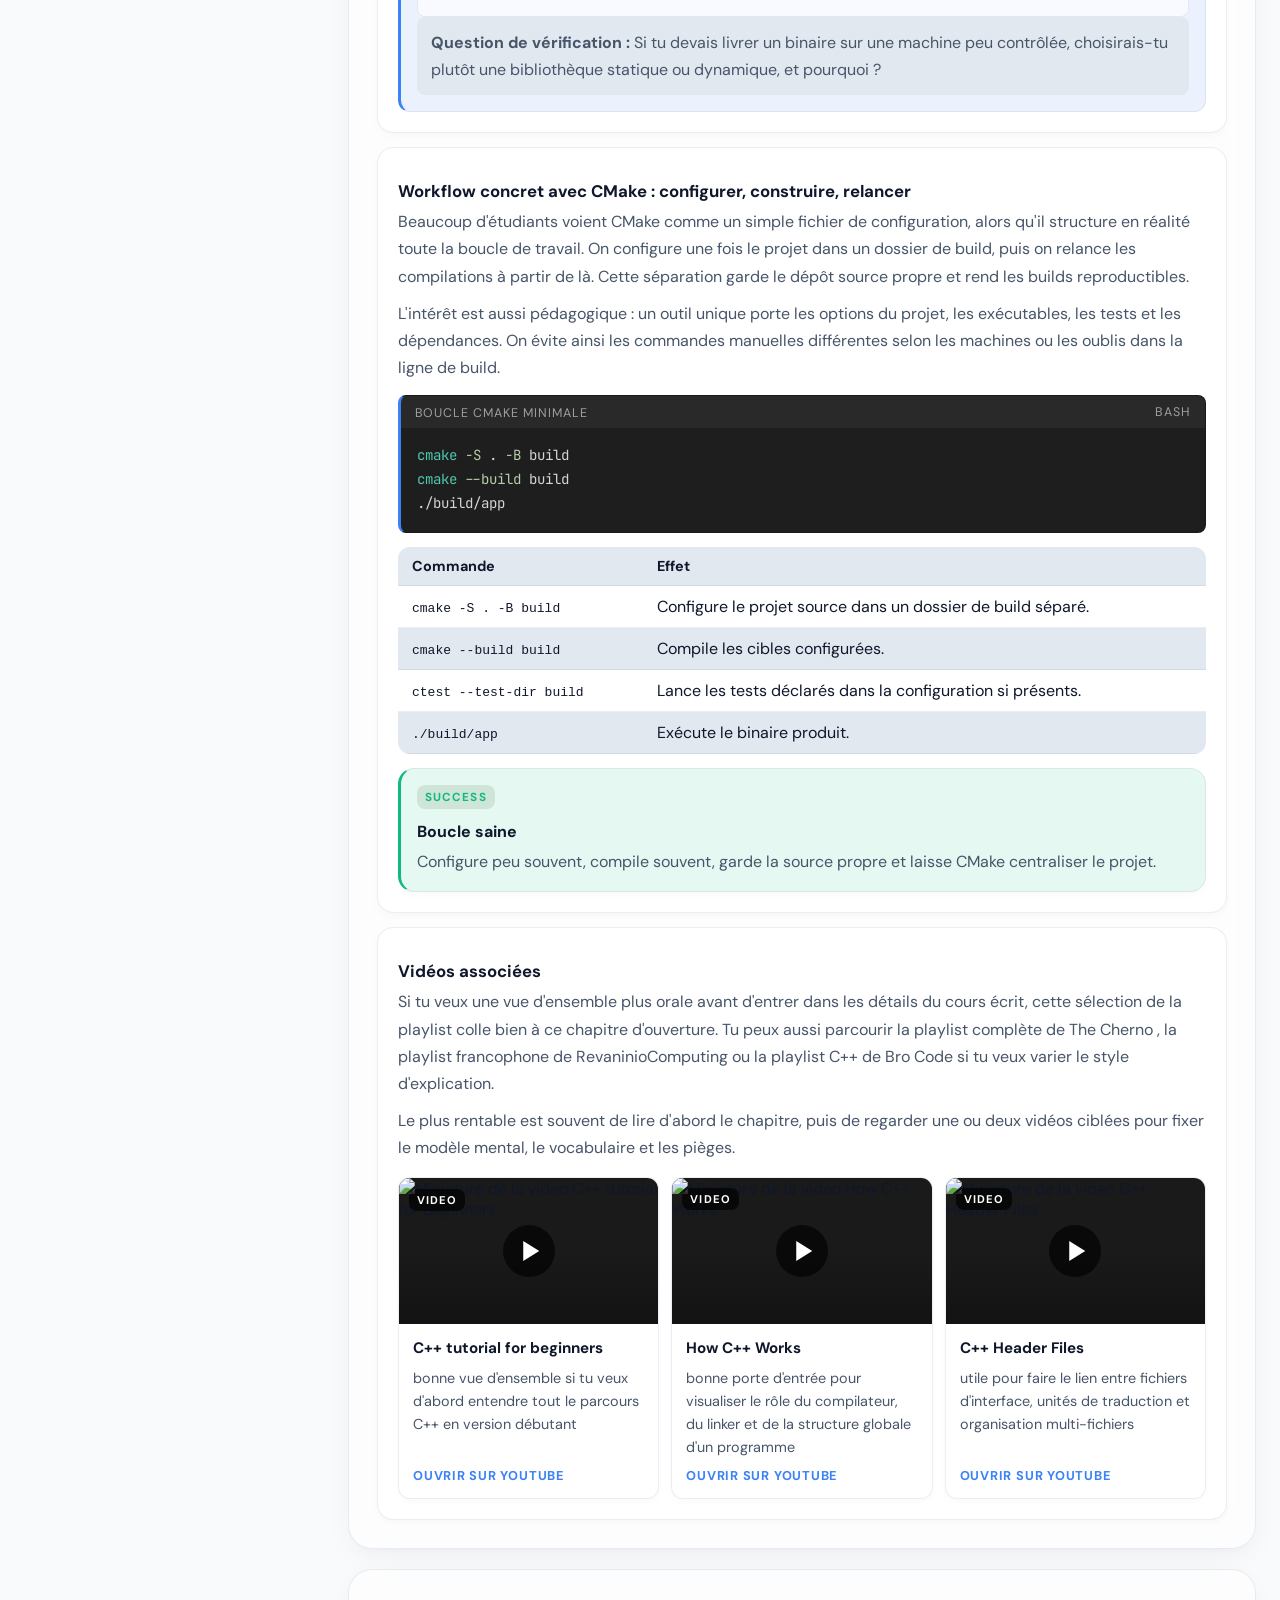
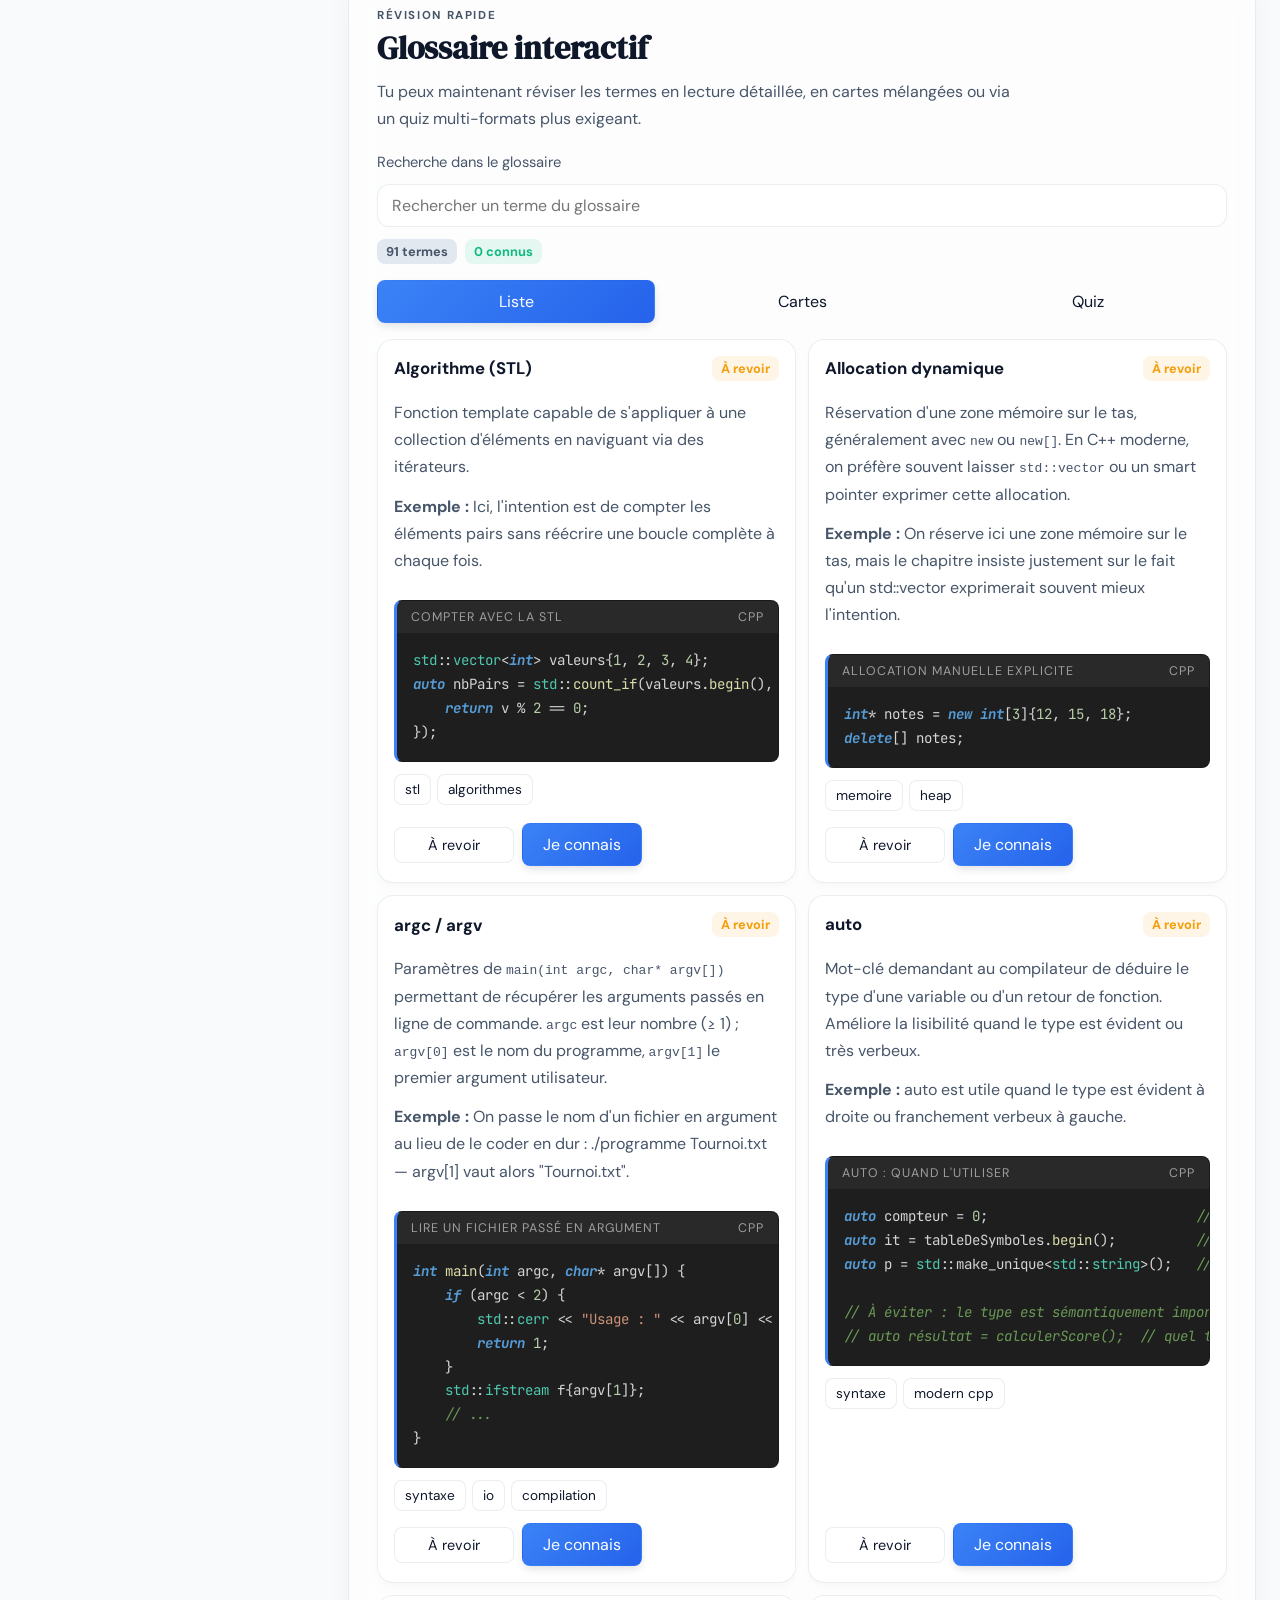
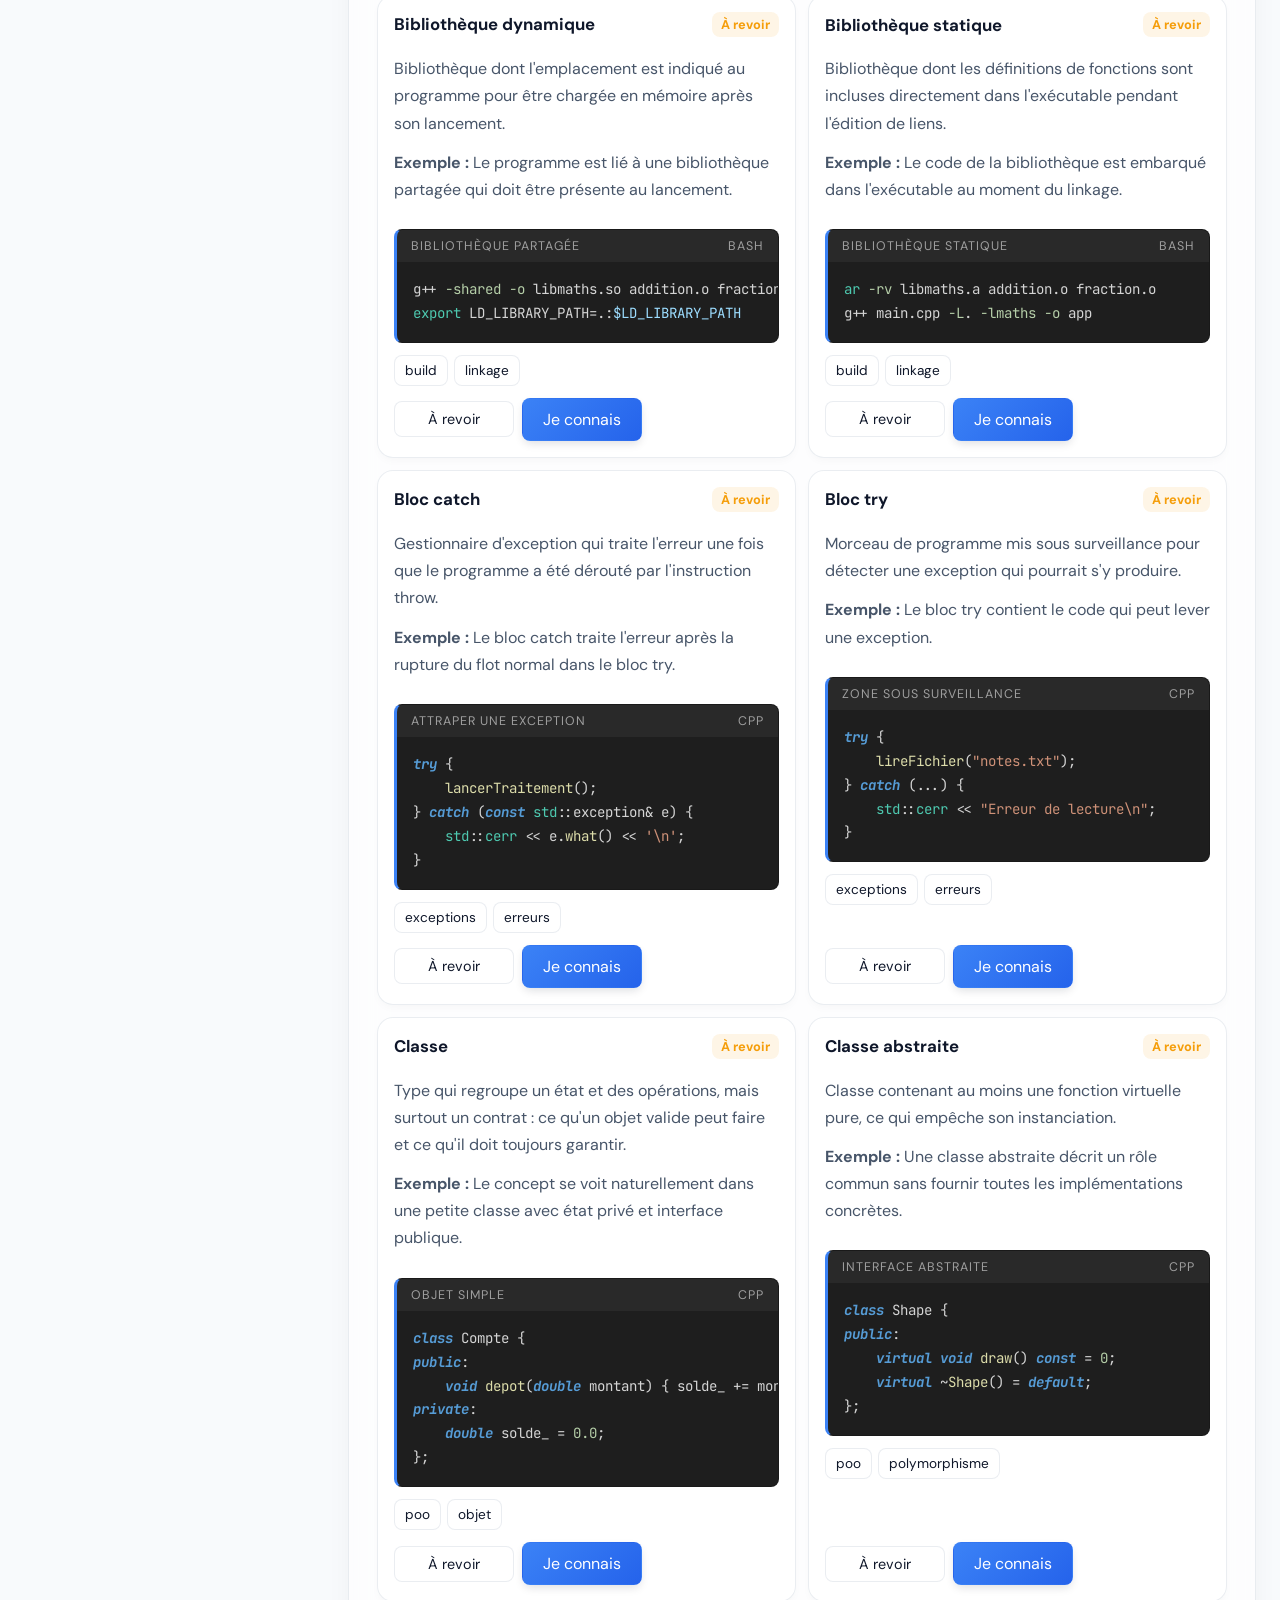
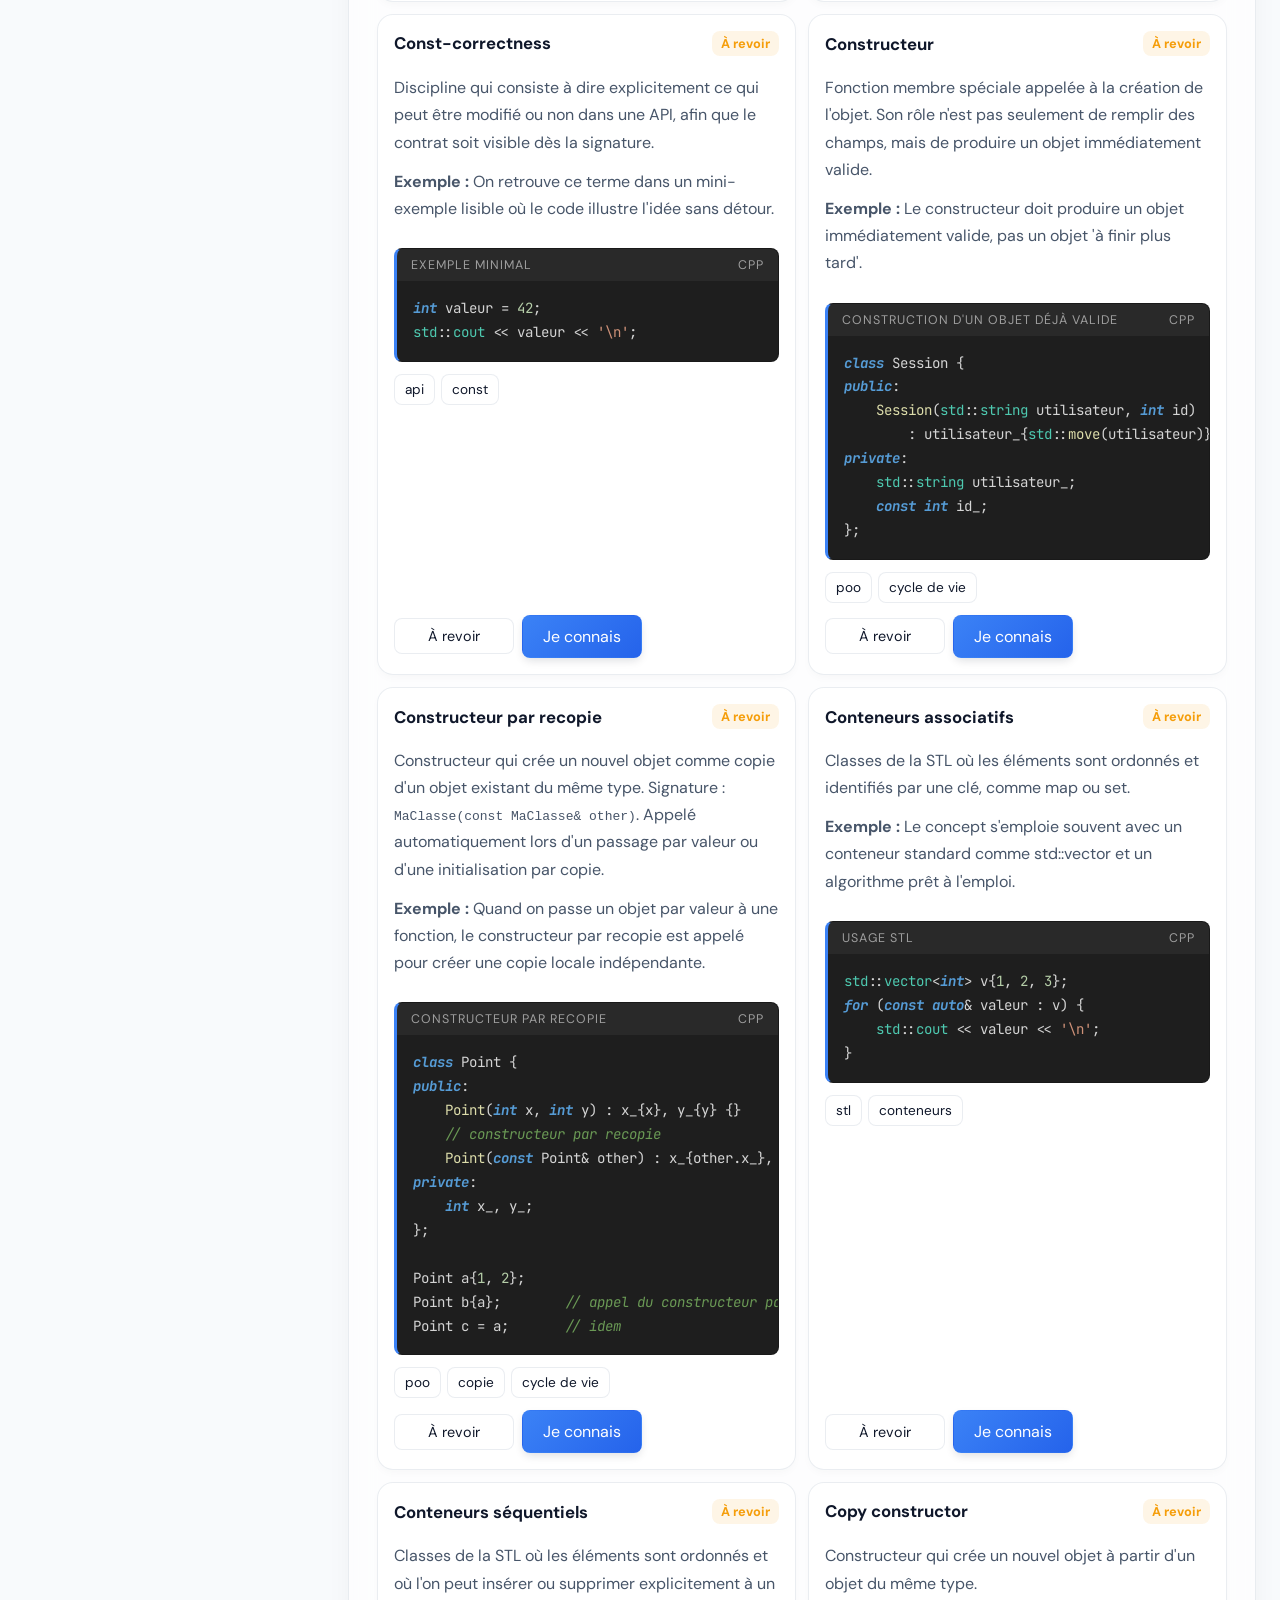
==== commit f0881d7b: "refactor: replace chapter 12 with dedicated flux-io and exceptions-erreurs modules" ====
--- a/index.html
+++ b/index.html
@@ -34,7 +34,8 @@
   <script defer src="scripts/data/chapters/09-surcharge-operateurs.js"></script>
   <script defer src="scripts/data/chapters/10-heritage-polymorphisme.js"></script>
   <script defer src="scripts/data/chapters/11-templates-stl.js"></script>
-  <script defer src="scripts/data/chapters/12-exceptions-io.js"></script>
+  <script defer src="scripts/data/chapters/12-flux-io.js"></script>
+  <script defer src="scripts/data/chapters/13-exceptions-erreurs.js"></script>
   <script defer src="scripts/data/chapters/13-modern-cpp.js"></script>
   <script defer src="scripts/data/chapters/14-concurrence-threads.js"></script>
   <script defer src="scripts/data/chapters/15-tests-qualite.js"></script>
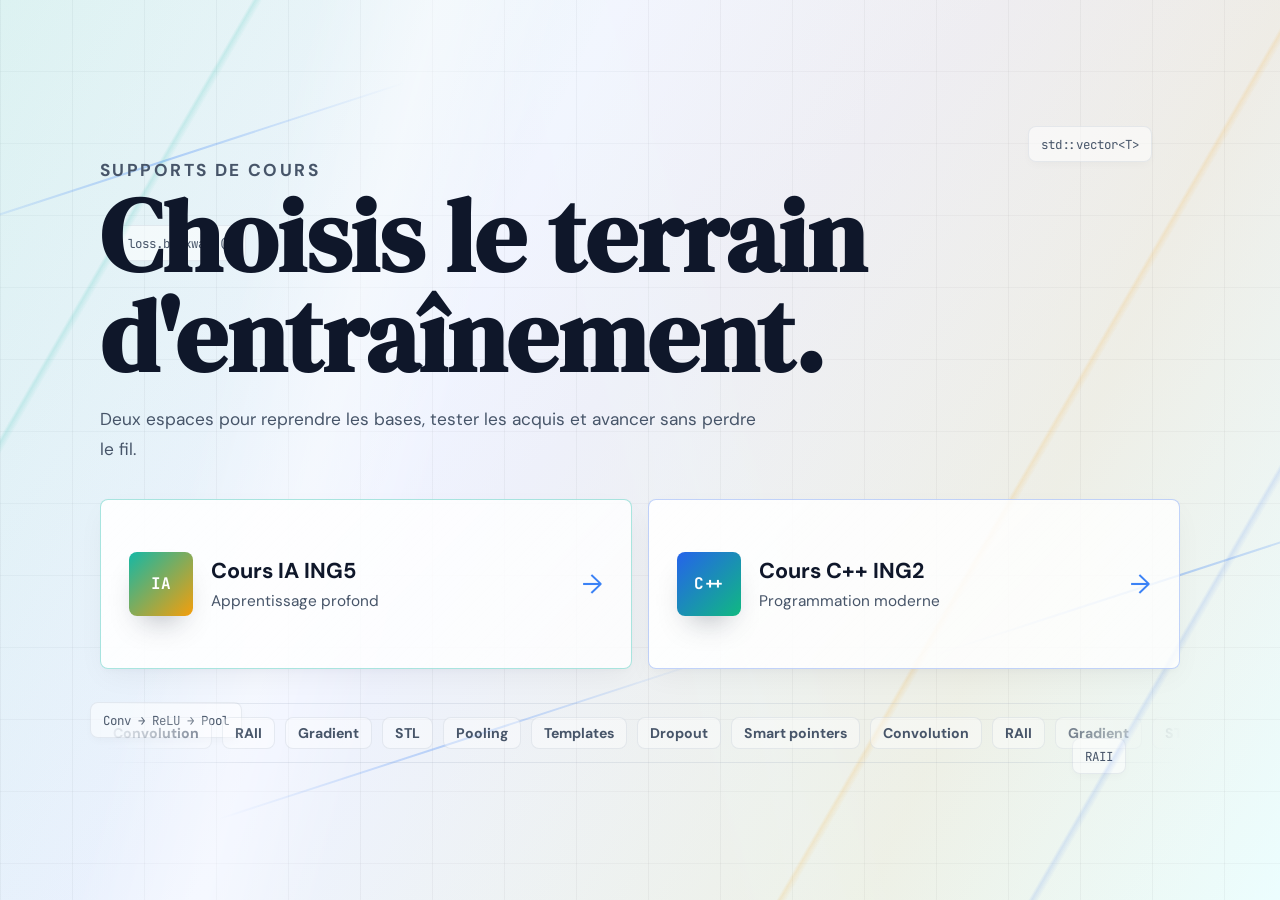
==== commit 6acaf3b6: "feat: redesign landing page as a course selector and split C++ content into dedicated cpp.html file" ====
--- a/index.html
+++ b/index.html
@@ -4,111 +4,80 @@
 <head>
   <meta charset="utf-8">
   <meta name="viewport" content="width=device-width, initial-scale=1">
-  <title>Cours C++ complet ING2</title>
+  <title>Accueil — Supports de cours</title>
   <meta name="description"
-    content="Support interactif et autonome de C++ pour ING2 : navigation claire, progression, quiz, glossaire et parcours de révision.">
-  <link rel="icon" type="image/svg+xml" href="assets/favicon.svg">
+    content="Accueil des supports de cours interactifs : C++ ING2 et IA ING5.">
   <link rel="preconnect" href="https://fonts.googleapis.com">
   <link rel="preconnect" href="https://fonts.gstatic.com" crossorigin>
   <link
     href="https://fonts.googleapis.com/css2?family=DM+Sans:ital,wght@0,400;0,500;0,700;1,400&family=DM+Serif+Display&family=JetBrains+Mono:wght@400;700&display=swap"
     rel="stylesheet">
   <link rel="stylesheet" href="styles/main.css">
-  <script defer src="scripts/lib/strings.js"></script>
-  <script defer src="scripts/lib/highlight.js"></script>
-  <script defer src="scripts/state/storage.js"></script>
-  <script defer src="scripts/data/course-runtime.js"></script>
-  <script defer src="scripts/data/course-meta.js"></script>
-  <script defer src="scripts/data/course-roadmap.js"></script>
-  <script defer src="scripts/data/course-glossary.js"></script>
-  <script defer src="scripts/data/glossary-study.js"></script>
-  <script defer src="scripts/data/course-study-profiles.js"></script>
-  <script defer src="scripts/data/chapters/01-vision-outillage.js"></script>
-  <script defer src="scripts/data/chapters/02-fondamentaux-syntaxe.js"></script>
-  <script defer src="scripts/data/chapters/03-pointeurs-memoire.js"></script>
-  <script defer src="scripts/data/chapters/04-fonctions-references.js"></script>
-  <script defer src="scripts/data/chapters/05-classes-encapsulation.js"></script>
-  <script defer src="scripts/data/chapters/06-constructeurs-raii.js"></script>
-  <script defer src="scripts/data/chapters/07-memoire-smart-pointers.js"></script>
-  <script defer src="scripts/data/chapters/08-copie-mouvement.js"></script>
-  <script defer src="scripts/data/chapters/09-surcharge-operateurs.js"></script>
-  <script defer src="scripts/data/chapters/10-heritage-polymorphisme.js"></script>
-  <script defer src="scripts/data/chapters/11-templates-stl.js"></script>
-  <script defer src="scripts/data/chapters/12-flux-io.js"></script>
-  <script defer src="scripts/data/chapters/13-exceptions-erreurs.js"></script>
-  <script defer src="scripts/data/chapters/13-modern-cpp.js"></script>
-  <script defer src="scripts/data/chapters/14-concurrence-threads.js"></script>
-  <script defer src="scripts/data/chapters/15-tests-qualite.js"></script>
-  <script defer src="scripts/data/chapters/16-architecture-projet.js"></script>
-  <script defer src="scripts/ui/course-view.js"></script>
-  <script defer src="scripts/ui/glossary-view.js"></script>
-  <script defer src="scripts/course-data.js"></script>
-  <script defer src="scripts/app.js"></script>
 </head>
 
-<body>
-  <a class="skip-link" href="#chapterPanel">Aller au chapitre en cours</a>
+<body data-page="home">
+  <main class="home-stage" id="homeMain">
+    <div class="home-scene" aria-hidden="true">
+      <span class="home-scene__trace home-scene__trace--one"></span>
+      <span class="home-scene__trace home-scene__trace--two"></span>
+      <span class="home-scene__trace home-scene__trace--three"></span>
+      <span class="home-scene__chip home-scene__chip--cpp">std::vector&lt;T&gt;</span>
+      <span class="home-scene__chip home-scene__chip--ia">Conv → ReLU → Pool</span>
+      <span class="home-scene__chip home-scene__chip--train">loss.backward()</span>
+      <span class="home-scene__chip home-scene__chip--raii">RAII</span>
+    </div>
 
-  <div class="app-shell" id="appRoot">
-    <aside class="sidebar">
-      <div class="sidebar-shell">
-        <section class="brand-block brand-block--compact" aria-label="Identité du cours">
-          <p class="eyebrow">C++ ING2</p>
-          <h1>Cours C++ complet</h1>
-          <p class="brand-copy">
-            Support interactif sans build pour réviser le parcours ING2, suivre sa progression et s'entraîner.
-          </p>
-        </section>
+    <section class="home-hero" aria-labelledby="homeTitle">
+      <div class="home-hero__copy">
+        <p class="eyebrow">Supports de cours</p>
+        <h1 id="homeTitle">Choisis le terrain d'entraînement.</h1>
+        <p>
+          Deux espaces pour reprendre les bases, tester les acquis et avancer sans perdre le fil.
+        </p>
+      </div>
 
-        <section class="sidebar-chapters">
-          <div class="sidebar-card__row">
-            <span>Chapitres visibles</span>
-            <strong id="visibleCount" aria-live="polite">0</strong>
-          </div>
-          <nav class="chapter-nav" id="chapterNav" aria-label="Chapitres"></nav>
-        </section>
+      <nav class="home-course-actions" aria-label="Choix du cours">
+        <a class="home-course-button home-course-button--ia" href="ia.html">
+          <span class="home-course-button__code" aria-hidden="true">IA</span>
+          <span>
+            <strong>Cours IA ING5</strong>
+            <small>Apprentissage profond</small>
+          </span>
+          <span class="home-course-button__arrow" aria-hidden="true">→</span>
+        </a>
+
+        <a class="home-course-button home-course-button--cpp" href="cpp.html">
+          <span class="home-course-button__code" aria-hidden="true">C++</span>
+          <span>
+            <strong>Cours C++ ING2</strong>
+            <small>Programmation moderne</small>
+          </span>
+          <span class="home-course-button__arrow" aria-hidden="true">→</span>
+        </a>
+      </nav>
+
+      <div class="home-syllabus-rail" aria-hidden="true">
+        <div class="home-syllabus-rail__track">
+          <span>Convolution</span>
+          <span>RAII</span>
+          <span>Gradient</span>
+          <span>STL</span>
+          <span>Pooling</span>
+          <span>Templates</span>
+          <span>Dropout</span>
+          <span>Smart pointers</span>
+          <span>Convolution</span>
+          <span>RAII</span>
+          <span>Gradient</span>
+          <span>STL</span>
+          <span>Pooling</span>
+          <span>Templates</span>
+          <span>Dropout</span>
+          <span>Smart pointers</span>
+        </div>
       </div>
-    </aside>
-
-    <main class="workspace">
-      <section class="assistant-panel is-hidden" id="assistantPanel" hidden aria-live="polite"></section>
-      <header class="hero" id="hero"></header>
-
-      <section class="global-dashboard">
-        <div class="dashboard-search">
-          <input
-            id="searchInput"
-            class="search-input sleek-input"
-            type="search"
-            placeholder="Recherche rapide (ex. héritage, vector)..."
-            autocomplete="off"
-          >
-          <button class="dashboard-clear-btn" id="resetFiltersButton" type="button">Effacer</button>
-        </div>
-        <div class="filter-row elegant-filters" id="levelFilters" aria-label="Filtres de niveau"></div>
-
-        <div class="dashboard-progress">
-          <span class="progress-text">Progression <strong id="progressLabel" aria-live="polite">0%</strong></span>
-          <div class="progress-track elegant-track" role="progressbar" aria-valuemin="0" aria-valuemax="100" aria-valuenow="0" aria-labelledby="progressLabel">
-            <span class="progress-track__fill" id="progressFill"></span>
-          </div>
-        </div>
-      </section>
-      <section class="chapter-panel" id="chapterPanel" tabindex="-1"></section>
-      <section class="glossary-panel" id="glossaryPanel"></section>
-    </main>
-  </div>
-
-  <footer class="site-footer">
-    <p>Support autonome en HTML, CSS et JavaScript. Aucun build n'est requis.</p>
-    <a href="#appRoot">Revenir au début</a>
-  </footer>
-
-  <noscript>
-    <div class="noscript">
-      Active JavaScript pour afficher la navigation, les quiz et les fiches dynamiques du cours.
-    </div>
-  </noscript>
+    </section>
+  </main>
 </body>
 
 </html>
--- a/styles/main.css
+++ b/styles/main.css
@@ -692,6 +692,388 @@
   gap: 20px;
 }
 
+/* ===== HOME PAGE ===== */
+body[data-page="home"] {
+  min-height: 100vh;
+  padding: 0;
+  overflow-x: hidden;
+  background-image:
+    linear-gradient(115deg, rgba(20, 184, 166, 0.12), transparent 26%, rgba(245, 158, 11, 0.1) 54%, transparent 72%),
+    repeating-linear-gradient(90deg, rgba(15, 23, 42, 0.045) 0 1px, transparent 1px 72px),
+    repeating-linear-gradient(0deg, rgba(15, 23, 42, 0.035) 0 1px, transparent 1px 72px),
+    linear-gradient(135deg, #f8fafc, #eef2ff 46%, #ecfeff);
+  background-size: 140% 140%, 72px 72px, 72px 72px, 100% 100%;
+  animation: home-background-shift 18s ease-in-out infinite alternate;
+}
+
+@media (prefers-color-scheme: dark) {
+  body[data-page="home"] {
+    background-image:
+      linear-gradient(115deg, rgba(45, 212, 191, 0.12), transparent 26%, rgba(245, 158, 11, 0.08) 54%, transparent 72%),
+      repeating-linear-gradient(90deg, rgba(248, 250, 252, 0.05) 0 1px, transparent 1px 72px),
+      repeating-linear-gradient(0deg, rgba(248, 250, 252, 0.04) 0 1px, transparent 1px 72px),
+      linear-gradient(135deg, #09090b, #111827 46%, #042f2e);
+  }
+}
+
+.home-stage {
+  position: relative;
+  display: grid;
+  place-items: center;
+  min-height: 100vh;
+  padding: 48px 24px;
+  overflow: hidden;
+}
+
+.home-stage::before,
+.home-stage::after {
+  content: "";
+  position: absolute;
+  inset: 0;
+  pointer-events: none;
+}
+
+.home-stage::before {
+  background:
+    linear-gradient(105deg, transparent 0 36%, rgba(255, 255, 255, 0.42) 44%, transparent 52%),
+    linear-gradient(74deg, transparent 0 62%, rgba(20, 184, 166, 0.14) 68%, transparent 74%);
+  mix-blend-mode: screen;
+  transform: translateX(-18%);
+  animation: home-light-sweep 10s ease-in-out infinite alternate;
+}
+
+.home-stage::after {
+  background-image:
+    linear-gradient(120deg, transparent 0 14%, rgba(20, 184, 166, 0.22) 14.2%, transparent 14.6%),
+    linear-gradient(120deg, transparent 0 72%, rgba(245, 158, 11, 0.2) 72.2%, transparent 72.6%),
+    linear-gradient(120deg, transparent 0 86%, rgba(37, 99, 235, 0.18) 86.2%, transparent 86.6%);
+  opacity: 0.7;
+}
+
+@media (prefers-color-scheme: dark) {
+  .home-stage::before {
+    background:
+      linear-gradient(105deg, transparent 0 36%, rgba(45, 212, 191, 0.16) 44%, transparent 52%),
+      linear-gradient(74deg, transparent 0 62%, rgba(245, 158, 11, 0.1) 68%, transparent 74%);
+  }
+}
+
+.home-scene {
+  position: absolute;
+  inset: 0;
+  overflow: hidden;
+  pointer-events: none;
+}
+
+.home-scene__trace {
+  position: absolute;
+  height: 2px;
+  width: min(520px, 44vw);
+  background: linear-gradient(90deg, transparent, var(--accent), transparent);
+  opacity: 0.34;
+  transform: rotate(-18deg);
+  animation: home-trace-drift 9s ease-in-out infinite;
+}
+
+.home-scene__trace--one {
+  top: 18%;
+  left: -8%;
+}
+
+.home-scene__trace--two {
+  top: 64%;
+  right: -12%;
+  animation-delay: -2.4s;
+}
+
+.home-scene__trace--three {
+  top: 82%;
+  left: 16%;
+  animation-delay: -5s;
+}
+
+.home-scene__chip {
+  position: absolute;
+  display: inline-flex;
+  align-items: center;
+  min-height: 36px;
+  padding: 8px 12px;
+  border-radius: var(--radius-sm);
+  border: 1px solid var(--border);
+  background: rgba(255, 255, 255, 0.54);
+  color: var(--ink-soft);
+  box-shadow: var(--shadow-soft);
+  font-family: var(--font-mono);
+  font-size: 0.78rem;
+  animation: home-chip-float 7s ease-in-out infinite;
+}
+
+@media (prefers-color-scheme: dark) {
+  .home-scene__chip {
+    background: rgba(24, 24, 27, 0.62);
+  }
+}
+
+.home-scene__chip--cpp {
+  top: 14%;
+  right: 10%;
+}
+
+.home-scene__chip--ia {
+  bottom: 18%;
+  left: 7%;
+  animation-delay: -2s;
+}
+
+.home-scene__chip--train {
+  top: 25%;
+  left: 9%;
+  animation-delay: -3.8s;
+}
+
+.home-scene__chip--raii {
+  right: 12%;
+  bottom: 14%;
+  animation-delay: -5.4s;
+}
+
+.home-hero {
+  position: relative;
+  z-index: 1;
+  width: min(1080px, 100%);
+  display: grid;
+  gap: 34px;
+  animation: home-content-enter 0.8s ease both;
+}
+
+.home-hero__copy {
+  max-width: 820px;
+}
+
+.home-hero h1 {
+  margin: 0;
+  max-width: 820px;
+  font-family: var(--font-display);
+  font-size: clamp(2.8rem, 8vw, 6.6rem);
+  line-height: 0.98;
+}
+
+.home-hero p {
+  max-width: 56ch;
+  margin: 18px 0 0;
+  color: var(--ink-soft);
+  line-height: 1.75;
+  font-size: 1.08rem;
+}
+
+.home-course-actions {
+  display: grid;
+  grid-template-columns: repeat(2, minmax(0, 1fr));
+  gap: 16px;
+}
+
+.home-course-button {
+  position: relative;
+  min-height: 170px;
+  display: flex;
+  align-items: center;
+  gap: 18px;
+  padding: 28px;
+  border-radius: var(--radius-sm);
+  border: 1px solid var(--border);
+  background:
+    linear-gradient(135deg, rgba(255, 255, 255, 0.76), rgba(255, 255, 255, 0.36)),
+    var(--panel);
+  box-shadow: var(--shadow);
+  transition: var(--transition-smooth);
+  overflow: hidden;
+}
+
+.home-course-button::before {
+  content: "";
+  position: absolute;
+  inset: 0;
+  background: linear-gradient(110deg, transparent 0 36%, rgba(255, 255, 255, 0.46) 48%, transparent 60%);
+  transform: translateX(-120%);
+  transition: transform 0.7s ease;
+}
+
+.home-course-button--ia {
+  border-color: rgba(20, 184, 166, 0.36);
+}
+
+.home-course-button--cpp {
+  border-color: rgba(37, 99, 235, 0.28);
+}
+
+@media (prefers-color-scheme: dark) {
+  .home-course-button {
+    background:
+      linear-gradient(135deg, rgba(39, 39, 42, 0.78), rgba(24, 24, 27, 0.38)),
+      var(--panel);
+  }
+}
+
+.home-course-button:hover,
+.home-course-button:focus-visible {
+  transform: translateY(-4px);
+  border-color: var(--border-strong);
+  box-shadow: var(--shadow-hover);
+}
+
+.home-course-button:hover::before,
+.home-course-button:focus-visible::before {
+  transform: translateX(120%);
+}
+
+.home-course-button__code {
+  position: relative;
+  flex: 0 0 auto;
+  display: grid;
+  place-items: center;
+  width: 64px;
+  height: 64px;
+  border-radius: var(--radius-sm);
+  color: #fff;
+  font-family: var(--font-mono);
+  font-weight: 700;
+  box-shadow: 0 16px 34px -20px rgba(15, 23, 42, 0.8);
+}
+
+.home-course-button--ia .home-course-button__code {
+  background: linear-gradient(135deg, #14b8a6, #f59e0b);
+}
+
+.home-course-button--cpp .home-course-button__code {
+  background: linear-gradient(135deg, #2563eb, #10b981);
+}
+
+.home-course-button strong,
+.home-course-button small {
+  display: block;
+}
+
+.home-course-button strong {
+  font-size: 1.35rem;
+}
+
+.home-course-button small {
+  margin-top: 6px;
+  color: var(--ink-soft);
+  font-size: 0.96rem;
+}
+
+.home-course-button__arrow {
+  position: relative;
+  margin-left: auto;
+  color: var(--accent);
+  font-size: 1.65rem;
+  transition: transform 0.3s ease;
+}
+
+.home-course-button:hover .home-course-button__arrow,
+.home-course-button:focus-visible .home-course-button__arrow {
+  transform: translateX(6px);
+}
+
+.home-syllabus-rail {
+  width: 100%;
+  overflow: hidden;
+  border-top: 1px solid var(--border);
+  border-bottom: 1px solid var(--border);
+  -webkit-mask-image: linear-gradient(90deg, transparent, #000 14%, #000 86%, transparent);
+  mask-image: linear-gradient(90deg, transparent, #000 14%, #000 86%, transparent);
+}
+
+.home-syllabus-rail__track {
+  display: flex;
+  width: max-content;
+  gap: 10px;
+  padding: 13px 0;
+  animation: home-rail-scroll 26s linear infinite;
+}
+
+.home-syllabus-rail span {
+  display: inline-flex;
+  align-items: center;
+  min-height: 32px;
+  padding: 6px 12px;
+  border-radius: var(--radius-sm);
+  border: 1px solid var(--border);
+  color: var(--ink-soft);
+  background: rgba(255, 255, 255, 0.42);
+  font-size: 0.88rem;
+  font-weight: 700;
+}
+
+@media (prefers-color-scheme: dark) {
+  .home-syllabus-rail span {
+    background: rgba(24, 24, 27, 0.52);
+  }
+}
+
+@keyframes home-background-shift {
+  from {
+    background-position: 0% 50%, 0 0, 0 0, 0 0;
+  }
+
+  to {
+    background-position: 100% 50%, 72px 0, 0 72px, 0 0;
+  }
+}
+
+@keyframes home-light-sweep {
+  from {
+    transform: translateX(-18%);
+  }
+
+  to {
+    transform: translateX(18%);
+  }
+}
+
+@keyframes home-trace-drift {
+  0%,
+  100% {
+    transform: translateX(-18px) rotate(-18deg);
+  }
+
+  50% {
+    transform: translateX(80px) rotate(-18deg);
+  }
+}
+
+@keyframes home-chip-float {
+  0%,
+  100% {
+    transform: translateY(0);
+    opacity: 0.58;
+  }
+
+  50% {
+    transform: translateY(-18px);
+    opacity: 0.92;
+  }
+}
+
+@keyframes home-content-enter {
+  from {
+    opacity: 0;
+    transform: translateY(18px);
+  }
+
+  to {
+    opacity: 1;
+    transform: translateY(0);
+  }
+}
+
+@keyframes home-rail-scroll {
+  to {
+    transform: translateX(-50%);
+  }
+}
+
 /* ===== HERO ===== */
 .hero,
 .chapter-panel,
@@ -790,6 +1172,181 @@
   color: var(--ink-soft);
   line-height: 1.75;
   font-size: 1rem;
+}
+
+.hero__intro-visual {
+  width: min(540px, 100%);
+  margin-top: 18px;
+}
+
+.hero-neural-network {
+  width: 100%;
+  min-height: 190px;
+}
+
+.hero-neural-network svg {
+  display: block;
+  width: 100%;
+  height: auto;
+  overflow: visible;
+}
+
+.hero-nn__connection {
+  stroke: var(--accent);
+  stroke-width: 1.6;
+  stroke-linecap: round;
+  opacity: 0.24;
+}
+
+.hero-nn__connection--input,
+.hero-nn__connection--hidden,
+.hero-nn__connection--output {
+  stroke-dasharray: 5 12;
+  animation: hero-nn-flow 2.4s linear infinite;
+}
+
+.hero-nn__connection--hidden {
+  animation-delay: 0.35s;
+}
+
+.hero-nn__connection--output {
+  animation-delay: 0.7s;
+}
+
+.hero-nn__node {
+  transform-box: fill-box;
+  transform-origin: center;
+  fill: var(--panel-solid);
+  stroke: var(--accent);
+  stroke-width: 1.8;
+  animation: hero-nn-node-pulse 3.6s ease-in-out infinite;
+}
+
+.hero-nn__node--input {
+  animation-delay: 0s;
+}
+
+.hero-nn__node--hidden-one {
+  animation-delay: 0.45s;
+}
+
+.hero-nn__node--hidden-two {
+  animation-delay: 0.9s;
+}
+
+.hero-nn__node--output {
+  fill: var(--accent-light);
+  animation-delay: 1.35s;
+}
+
+.hero-nn__signal {
+  transform-box: view-box;
+  transform-origin: 0 0;
+  fill: var(--accent);
+  opacity: 0;
+  filter: drop-shadow(0 0 8px var(--accent));
+  animation: hero-nn-signal 3.6s ease-in-out infinite;
+}
+
+.hero-nn__signal--a {
+  --signal-from-x: 46px;
+  --signal-from-y: 58px;
+  --signal-to-x: 165px;
+  --signal-to-y: 88px;
+  animation-delay: 0s;
+}
+
+.hero-nn__signal--b {
+  --signal-from-x: 46px;
+  --signal-from-y: 172px;
+  --signal-to-x: 165px;
+  --signal-to-y: 142px;
+  animation-delay: 0.2s;
+}
+
+.hero-nn__signal--c {
+  --signal-from-x: 165px;
+  --signal-from-y: 88px;
+  --signal-to-x: 292px;
+  --signal-to-y: 66px;
+  animation-delay: 0.75s;
+}
+
+.hero-nn__signal--d {
+  --signal-from-x: 165px;
+  --signal-from-y: 142px;
+  --signal-to-x: 292px;
+  --signal-to-y: 166px;
+  animation-delay: 0.95s;
+}
+
+.hero-nn__signal--e {
+  --signal-from-x: 292px;
+  --signal-from-y: 66px;
+  --signal-to-x: 410px;
+  --signal-to-y: 116px;
+  animation-delay: 1.55s;
+}
+
+.hero-nn__signal--f {
+  --signal-from-x: 292px;
+  --signal-from-y: 166px;
+  --signal-to-x: 410px;
+  --signal-to-y: 116px;
+  animation-delay: 1.75s;
+}
+
+.hero-nn__label {
+  fill: var(--ink-soft);
+  font-family: var(--font-body);
+  font-size: 12px;
+  font-weight: 700;
+  text-anchor: middle;
+}
+
+@keyframes hero-nn-flow {
+  to {
+    stroke-dashoffset: -34;
+  }
+}
+
+@keyframes hero-nn-node-pulse {
+  0%,
+  100% {
+    opacity: 0.78;
+    transform: scale(1);
+  }
+
+  45%,
+  58% {
+    opacity: 1;
+    transform: scale(1.12);
+    filter: drop-shadow(0 0 9px var(--accent));
+  }
+}
+
+@keyframes hero-nn-signal {
+  0%,
+  8% {
+    opacity: 0;
+    transform: translate(var(--signal-from-x), var(--signal-from-y)) scale(0.65);
+  }
+
+  18%,
+  52% {
+    opacity: 1;
+  }
+
+  62% {
+    opacity: 1;
+    transform: translate(var(--signal-to-x), var(--signal-to-y)) scale(1);
+  }
+
+  72%,
+  100% {
+    opacity: 0;
+    transform: translate(var(--signal-to-x), var(--signal-to-y)) scale(0.65);
+  }
 }
 
 .hero__meta {
@@ -1800,6 +2357,16 @@
   line-height: 1.7;
 }
 
+.glossary-card__visual {
+  display: flex;
+  justify-content: center;
+}
+
+.glossary-card__visual .figure {
+  margin: 8px 0 4px;
+  width: 100%;
+}
+
 .glossary-card__actions {
   margin-top: auto;
 }
@@ -2113,6 +2680,38 @@
     padding: 0;
   }
 
+  body[data-page="home"] {
+    padding: 0;
+  }
+
+  .home-stage {
+    min-height: 100svh;
+    place-items: start center;
+    padding: 34px 18px;
+  }
+
+  .home-scene__chip {
+    display: none;
+  }
+
+  .home-hero {
+    gap: 24px;
+  }
+
+  .home-course-actions {
+    grid-template-columns: 1fr;
+  }
+
+  .home-course-button {
+    min-height: 124px;
+    padding: 18px;
+  }
+
+  .home-course-button__code {
+    width: 56px;
+    height: 56px;
+  }
+
   .sidebar {
     max-height: none;
   }
@@ -2203,6 +2802,407 @@
   }
 }
 
+/* ===== FORMULAS ===== */
+.formula {
+  font-family: "DM Serif Display", "Times New Roman", Georgia, serif;
+  font-feature-settings: "lnum" 1, "tnum" 0;
+  color: var(--ink);
+}
+
+.formula var {
+  font-style: italic;
+  font-family: inherit;
+}
+
+.formula--block {
+  display: flex;
+  flex-direction: column;
+  align-items: center;
+  gap: 8px;
+  margin: 20px auto;
+  padding: 18px 24px;
+  background: var(--accent-light);
+  border-left: 3px solid var(--accent);
+  border-radius: var(--radius-md, 10px);
+  max-width: 100%;
+  overflow-x: auto;
+}
+
+.formula--block .formula__body {
+  font-size: 1.35rem;
+  line-height: 1.9;
+  text-align: center;
+  white-space: nowrap;
+}
+
+.formula--block .formula__caption {
+  font-family: "DM Sans", system-ui, sans-serif;
+  font-size: 0.82rem;
+  color: var(--ink);
+  opacity: 0.7;
+  font-style: italic;
+}
+
+.formula--inline {
+  display: inline;
+  font-size: 1.05em;
+  padding: 0 2px;
+}
+
+.formula .op {
+  font-style: normal;
+  padding: 0 0.15em;
+}
+
+.formula .sum {
+  font-style: normal;
+  font-size: 1.5em;
+  line-height: 0.8;
+  display: inline-block;
+  vertical-align: middle;
+  position: relative;
+  padding: 0 0.1em;
+}
+
+.formula .sum-limits {
+  display: inline-flex;
+  flex-direction: column;
+  font-size: 0.55em;
+  line-height: 1;
+  vertical-align: middle;
+  font-style: normal;
+  padding: 0 0.3em 0 0.1em;
+  text-align: center;
+  font-family: "DM Sans", system-ui, sans-serif;
+}
+
+.formula .sum-limits .top {
+  margin-bottom: 0.15em;
+}
+
+.formula .sum-limits .bot {
+  margin-top: 0.15em;
+}
+
+.formula .fn {
+  font-style: normal;
+  font-family: "DM Sans", system-ui, sans-serif;
+  font-weight: 500;
+  padding-right: 0.1em;
+}
+
+.formula .pipeline {
+  font-family: "DM Sans", system-ui, sans-serif;
+  font-style: normal;
+  font-size: 1.05rem;
+  font-weight: 500;
+  letter-spacing: 0.02em;
+}
+
+.formula .pipeline .arrow {
+  padding: 0 0.4em;
+  color: var(--accent);
+}
+
+.formula .pipeline .group {
+  display: inline-block;
+  padding: 0.1em 0.5em;
+  margin: 0 0.1em;
+  background: rgba(255, 255, 255, 0.55);
+  border-radius: 6px;
+}
+
+@media (prefers-color-scheme: dark) {
+  .formula .pipeline .group {
+    background: rgba(255, 255, 255, 0.05);
+  }
+}
+
+/* ===== FIGURES (SVG, schemas, diagrams) ===== */
+.figure {
+  display: flex;
+  flex-direction: column;
+  align-items: center;
+  gap: 10px;
+  margin: 22px auto;
+  padding: 18px 22px;
+  background: var(--accent-light);
+  border: 1px solid rgba(20, 184, 166, 0.18);
+  border-left: 3px solid var(--accent);
+  border-radius: var(--radius-md, 10px);
+  max-width: 100%;
+  overflow-x: auto;
+}
+
+.figure__body {
+  display: flex;
+  justify-content: center;
+  width: 100%;
+}
+
+.figure__body svg {
+  max-width: 100%;
+  height: auto;
+  display: block;
+}
+
+.figure__caption {
+  font-family: "DM Sans", system-ui, sans-serif;
+  font-size: 0.82rem;
+  color: var(--ink);
+  opacity: 0.75;
+  font-style: italic;
+  text-align: center;
+  max-width: 54ch;
+}
+
+.figure--tight {
+  padding: 10px 14px;
+  gap: 6px;
+  margin: 14px auto;
+}
+
+.figure--wide .figure__caption {
+  max-width: 72ch;
+}
+
+/* SVG semantic colors — inherit the course accent variables */
+.figure svg .svg-grid {
+  stroke: rgba(15, 23, 42, 0.35);
+  fill: none;
+  stroke-width: 1;
+}
+
+.figure svg .svg-cell {
+  fill: rgba(255, 255, 255, 0.7);
+  stroke: rgba(15, 23, 42, 0.35);
+  stroke-width: 1;
+}
+
+.figure svg .svg-cell-text {
+  fill: var(--ink, #0f172a);
+  font-family: "JetBrains Mono", monospace;
+  font-size: 14px;
+  text-anchor: middle;
+  dominant-baseline: central;
+}
+
+.figure svg .svg-label {
+  fill: var(--ink, #0f172a);
+  font-family: "DM Sans", system-ui, sans-serif;
+  font-size: 13px;
+  text-anchor: middle;
+}
+
+.figure svg .svg-label-small {
+  fill: var(--ink, #0f172a);
+  font-family: "DM Sans", system-ui, sans-serif;
+  font-size: 11px;
+  text-anchor: middle;
+  opacity: 0.75;
+}
+
+.figure svg .svg-filter-cell {
+  fill: rgba(20, 184, 166, 0.18);
+  stroke: var(--accent);
+  stroke-width: 1.2;
+}
+
+.figure svg .svg-highlight {
+  fill: rgba(20, 184, 166, 0.28);
+  stroke: var(--accent);
+  stroke-width: 2;
+}
+
+.figure svg .svg-arrow {
+  stroke: var(--accent);
+  stroke-width: 1.6;
+  fill: none;
+  marker-end: url(#arrowHead);
+}
+
+.figure svg .svg-pipeline-block {
+  fill: rgba(255, 255, 255, 0.7);
+  stroke: var(--accent);
+  stroke-width: 1.4;
+}
+
+.figure svg .svg-pipeline-block-text {
+  fill: var(--ink, #0f172a);
+  font-family: "DM Sans", system-ui, sans-serif;
+  font-size: 12px;
+  font-weight: 500;
+  text-anchor: middle;
+  dominant-baseline: central;
+}
+
+.figure svg .svg-neuron {
+  fill: rgba(255, 255, 255, 0.85);
+  stroke: var(--accent);
+  stroke-width: 1.4;
+}
+
+.figure svg .svg-neuron-dropped {
+  fill: rgba(148, 163, 184, 0.25);
+  stroke: rgba(148, 163, 184, 0.6);
+  stroke-dasharray: 3 3;
+}
+
+.figure svg .svg-connection {
+  stroke: rgba(20, 184, 166, 0.45);
+  stroke-width: 1;
+  fill: none;
+}
+
+@media (prefers-color-scheme: dark) {
+  .figure {
+    background: rgba(20, 184, 166, 0.12);
+    border-color: rgba(45, 212, 191, 0.22);
+  }
+  .figure svg .svg-grid,
+  .figure svg .svg-cell {
+    stroke: rgba(226, 232, 240, 0.4);
+  }
+  .figure svg .svg-cell {
+    fill: rgba(15, 23, 42, 0.5);
+  }
+  .figure svg .svg-cell-text,
+  .figure svg .svg-label,
+  .figure svg .svg-label-small,
+  .figure svg .svg-pipeline-block-text {
+    fill: #e2e8f0;
+  }
+  .figure svg .svg-pipeline-block {
+    fill: rgba(15, 23, 42, 0.55);
+  }
+  .figure svg .svg-neuron {
+    fill: rgba(15, 23, 42, 0.55);
+  }
+}
+
+/* --- Animations used inside figures --- */
+
+@keyframes anim-slide-window {
+  0%, 8%    { transform: translate(0, 0); }
+  11%, 19%  { transform: translate(40px, 0); }
+  22%, 30%  { transform: translate(80px, 0); }
+  33%, 41%  { transform: translate(0, 40px); }
+  44%, 52%  { transform: translate(40px, 40px); }
+  55%, 63%  { transform: translate(80px, 40px); }
+  66%, 74%  { transform: translate(0, 80px); }
+  77%, 85%  { transform: translate(40px, 80px); }
+  88%, 100% { transform: translate(80px, 80px); }
+}
+
+.figure svg .anim-slide-window {
+  animation: anim-slide-window 6s ease-in-out infinite;
+}
+
+@keyframes anim-slide-output {
+  0%, 10%    { opacity: 0; }
+  11%, 21%   { opacity: 1; }
+  22%, 32%   { opacity: 1; }
+  33%, 100%  { opacity: 1; }
+}
+
+.figure svg .anim-output-appear-0 { animation: anim-output-appear 6s ease-in-out infinite; animation-delay: 0s; opacity: 0; }
+.figure svg .anim-output-appear-1 { animation: anim-output-appear 6s ease-in-out infinite; animation-delay: 0.66s; opacity: 0; }
+.figure svg .anim-output-appear-2 { animation: anim-output-appear 6s ease-in-out infinite; animation-delay: 1.32s; opacity: 0; }
+.figure svg .anim-output-appear-3 { animation: anim-output-appear 6s ease-in-out infinite; animation-delay: 2.00s; opacity: 0; }
+.figure svg .anim-output-appear-4 { animation: anim-output-appear 6s ease-in-out infinite; animation-delay: 2.66s; opacity: 0; }
+.figure svg .anim-output-appear-5 { animation: anim-output-appear 6s ease-in-out infinite; animation-delay: 3.32s; opacity: 0; }
+.figure svg .anim-output-appear-6 { animation: anim-output-appear 6s ease-in-out infinite; animation-delay: 4.00s; opacity: 0; }
+.figure svg .anim-output-appear-7 { animation: anim-output-appear 6s ease-in-out infinite; animation-delay: 4.66s; opacity: 0; }
+.figure svg .anim-output-appear-8 { animation: anim-output-appear 6s ease-in-out infinite; animation-delay: 5.32s; opacity: 0; }
+
+@keyframes anim-output-appear {
+  0%, 5%   { opacity: 0; transform: scale(0.6); }
+  10%, 95% { opacity: 1; transform: scale(1); }
+  100%     { opacity: 1; transform: scale(1); }
+}
+
+@keyframes anim-pulse-highlight {
+  0%, 100% { opacity: 0.4; }
+  50%      { opacity: 1; }
+}
+
+.figure svg .anim-pulse {
+  animation: anim-pulse-highlight 1.6s ease-in-out infinite;
+}
+
+@keyframes anim-dropout-flicker {
+  0%, 24%  { opacity: 1; }
+  25%, 49% { opacity: 0.2; }
+  50%, 74% { opacity: 1; }
+  75%, 99% { opacity: 0.2; }
+  100%     { opacity: 1; }
+}
+
+.figure svg .anim-dropout-a { animation: anim-dropout-flicker 3.2s steps(1, end) infinite; animation-delay: 0s; }
+.figure svg .anim-dropout-b { animation: anim-dropout-flicker 3.2s steps(1, end) infinite; animation-delay: 0.8s; }
+.figure svg .anim-dropout-c { animation: anim-dropout-flicker 3.2s steps(1, end) infinite; animation-delay: 1.6s; }
+.figure svg .anim-dropout-d { animation: anim-dropout-flicker 3.2s steps(1, end) infinite; animation-delay: 2.4s; }
+
+@keyframes anim-ball-descend {
+  0%   { transform: translate(0, 0); }
+  15%  { transform: translate(30px, 20px); }
+  30%  { transform: translate(55px, 38px); }
+  45%  { transform: translate(75px, 52px); }
+  60%  { transform: translate(90px, 62px); }
+  75%  { transform: translate(100px, 68px); }
+  90%, 100% { transform: translate(105px, 70px); }
+}
+
+.figure svg .anim-ball {
+  animation: anim-ball-descend 4s ease-in-out infinite alternate;
+}
+
+@keyframes anim-pipeline-flow {
+  0%   { stroke-dashoffset: 24; }
+  100% { stroke-dashoffset: 0; }
+}
+
+.figure svg .anim-pipeline-arrow {
+  stroke-dasharray: 6 6;
+  animation: anim-pipeline-flow 1.2s linear infinite;
+}
+
+/* ===== COURSE THEMES ===== */
+body[data-course="ia"] {
+  --accent: #14b8a6;
+  --accent-dark: #0d9488;
+  --accent-light: rgba(20, 184, 166, 0.12);
+  --teal: #06b6d4;
+  --teal-soft: rgba(6, 182, 212, 0.12);
+}
+
+@media (prefers-color-scheme: dark) {
+  body[data-course="ia"] {
+    --accent: #2dd4bf;
+    --accent-dark: #14b8a6;
+    --accent-light: rgba(45, 212, 191, 0.18);
+    --teal: #22d3ee;
+    --teal-soft: rgba(34, 211, 238, 0.18);
+  }
+}
+
+.course-switch-link {
+  display: inline-flex;
+  align-items: center;
+  gap: 4px;
+  color: var(--accent);
+  font-weight: 500;
+  text-decoration: none;
+  font-size: 0.9em;
+  transition: color 0.15s ease;
+}
+
+.course-switch-link:hover,
+.course-switch-link:focus-visible {
+  color: var(--accent-dark);
+  text-decoration: underline;
+}
+
 /* ===== REDUCED MOTION ===== */
 @media (prefers-reduced-motion: reduce) {
   html {
